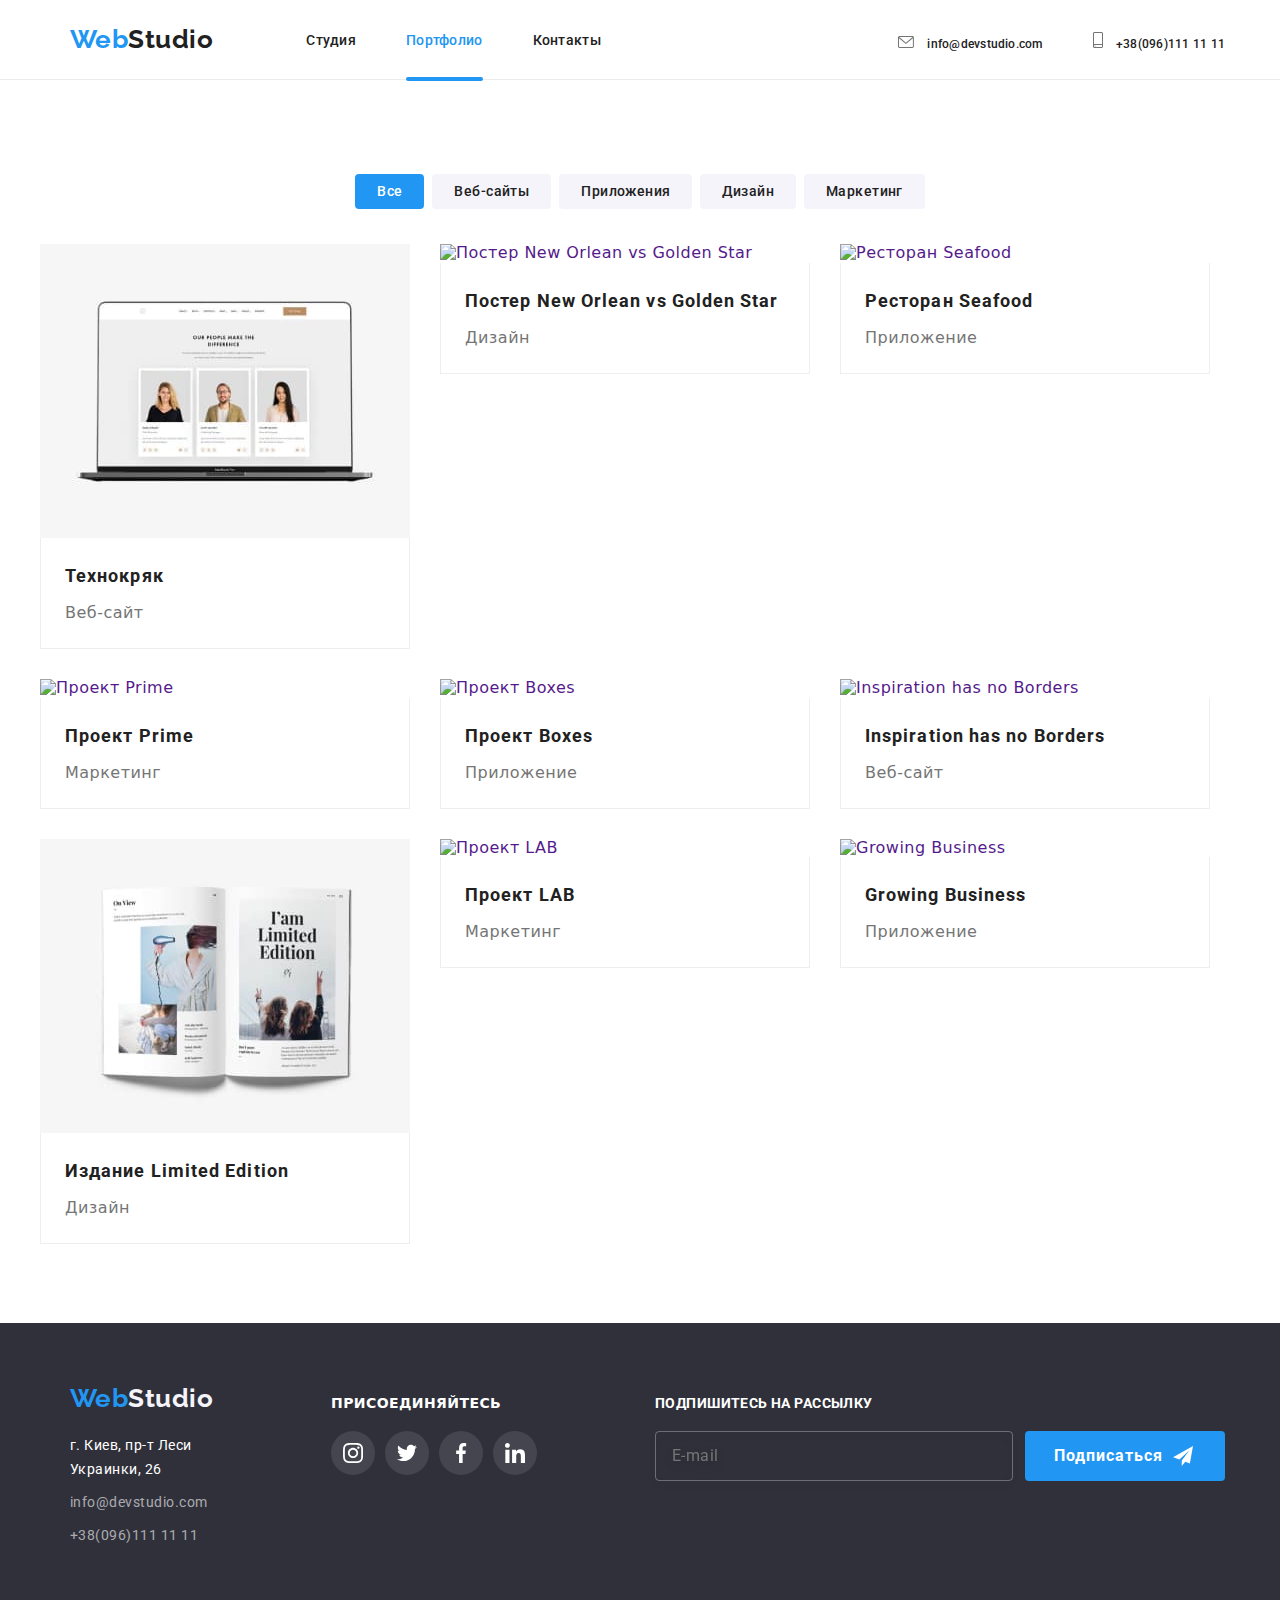
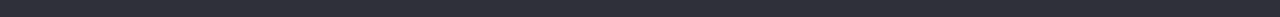
==== portfolio.html @ 38b059f8 "fiks" ====
<!DOCTYPE html>
<html lang="en">
<head>
    <meta charset="UTF-8">
    <meta http-equiv="X-UA-Compatible" content="IE=edge">
    <meta name="viewport" content="width=device-width, initial-scale=1.0">
    <title>Портфоліо</title>
    <link rel="stylesheet" href="./css/styles.min.css">
</head>
<body>

    <!--Шапка-->
    <header class="page-header">
      <div class="container">
        <div class="header-inner">
          <nav class="page-header__nav">
            <div class="position">
              <a href="" class="logo"><span class="logo-color">Web</span>Studio</a>
              <button type="button" aria-expanded="false" class="button__logo" mob-menu__open-btn>
                <svg width="40" height="40" aria-label="mobile menu switch" aria-controls="page-header__menu">
                  <use class="icon-menu" href="./images/sprite.svg#iconmenu_open " mob-menu__open-btn></use>
                  <use class="icon-cross" href="./images/sprite.svg#iconmenu_close" mob-menu__close-btn></use>
                </svg>
              </button>
            </div>
            <div class="page-header__menu" id="page-header__menu" mob-menu>
              <ul class="page-header__list page-header__list--nav">
                <li class="page-header__item page-header__item--nav">
                  <a class="page-header__link" href="./index.html">Студия</a>
                </li>
                <li class="page-header__item page-header__item--nav">
                  <a class="page-header__link page-header__link--active" href="./portfolio.html">Портфолио</a>
                </li>
                <li class="page-header__item page-header__item--nav">
                  <a class="page-header__link" href="">Контакты</a>
                </li>
              </ul>
              <ul class="page-header__list page-header__list--contact ">
                <li class="page-header__item page-header__item--contact">
                  <a href="mailto:info@devstudio.com" class="page-header__link page-header__link--mail">
                    <svg class="page-header__icon--mail">
                      <use href="./images/sprite.svg#iconenvelope"></use>
                    </svg>
                    info@devstudio.com
                  </a>
                </li>
                <li class="page-header__item page-header__item--contact">
                  <a href="tel:+380961111111" class="page-header__link page-header__link--tell">
                    <svg class="page-header__icon--tell">
                      <use href="./images/sprite.svg#iconsmartphone"></use>
                    </svg>
                    +38(096)111 11 11
                  </a>
                </li>
              </ul>
              <ul class="page-header__list page-header__list--mobile">
                <li class="page-header__item page-header__item--contact">
                  <a href="tel:+380961111111" class="page-header__link page-header__link--tell">
                    <svg class="page-header__icon--tell">
                      <use href="./images/sprite.svg#iconsmartphone"></use>
                    </svg>
                    +38(096)111 11 11
                  </a>
                </li>
                <li class="page-header__item page-header__item--contact">
                  <a href="mailto:info@devstudio.com" class="page-header__link page-header__link--mail">
                    <svg class="page-header__icon--mail">
                      <use href="./images/sprite.svg#iconenvelope"></use>
                    </svg>
                    info@devstudio.com
                  </a>
                </li>
              </ul>
              <ul class="page-header__list-social">
                <li class="page-header__item-social">
                  <a class="social-border" href="">Instagram</a>
                </li>
                <li class="page-header__item-social">
                  <a class="social-border" href="">Twitter</a>
                </li>
                <li class="page-header__item-social">
                  <a class="social-border" href="">Facebook</a>
                </li>
                <li class="page-header__item-social">
                  <a class="social-border" href="">LinkedIn</a>
                </li>
              </ul>
    
            </div>
          </nav>
        </div>
      </div>
    </header>
    
    <main>
        <!-- Меню -->
        <section class="menu">
          <div class="container">
            <ul class="menu__list">
                    <li class="menu__items">
                        <button type="button" class="menu__button menu__button--active">Все</button>
                    </li>
                    <li class="menu__items">
                        <button type="button" class="menu__button" >Веб-сайты</button>
                    </li>
                    <li class="menu__items menu__items--padding">
                        <button type="button" class="menu__button" >Приложения</button>
                    </li>
                    <li class="menu__items">
                        <button type="button" class="menu__button" >Дизайн</button>
                    </li>
                    <li class="menu__items">
                        <button type="button" class="menu__button" >Маркетинг</button>
                    </li>
            </ul>
          </div>
        </section>
            <!-- група послуг -->
        <section class="services">
          <div class="container">
            <ul class="services__list">
                    <li class="services__item">
                        <a href="" class="services__link" >
                            <div class="services__picture">
                            <picture>
                              <source srcset="./images/mobile/tehno.jpg 1x, ./images/mobile/tehno@2x.jpg 2x" media="(max-width: 767px)" />
                              <source srcset="./images/tablet/tehno.jpg 1x, ./images/tablet/tehno@2x.jpg 2x" media="(max-width: 1199px)" />
                              <source srcset="./images/laptop/tehno.jpg 1x, ./images/laptop/tehno@2x.jpg 2x" media="(min-width: 1200px)" />
                              <img src="./images/mobile/tehno.jpg" alt="Технокряк" />
                            </picture>
                                <div class=" services__fon">
                                <p class="services__info">Ресурс предлагает комплексные предложения с разным уровнем функционала и сервисов.
                                    Все это позволит посетителю получить исчерпывающие сведения о компании или частном лице.</p>
                                </div>
                            </div>
                            <div class="services__section services__section--padding">
                                <h2 class="services__name" >Технокряк</h2>
                                <p class="services__kind">Веб-сайт</p>
                            </div>
                        </a>
                    </li>
                    <li class="services__item">
                        <a href="" class="services__link" >
                            <div class="services__picture">
                              <picture>
                              <source srcset="./images/mobile/golden-star.jpg 1x, ./images/mobile/golden-star@2x.jpg 2x" media="(max-width: 767px)" />
                              <source srcset="./images/tablet/golden-star.jpg 1x, ./images/tablet/golden-star@2x.jpg 2x" media="(max-width: 1199px)" />
                              <source srcset="./images/laptop/golden-star.jpg 1x, ./images/laptop/golden-star@2x.jpg 2x" media="(min-width: 1200px)" />
                              <img src="./images/mobile/golden-star.jpg" alt="Постер New Orlean vs Golden Star" />
                              </picture>
                                <div class=" services__fon">
                                <p class="services__info">Ресурс предлагает комплексные предложения с разным уровнем функционала и сервисов.
                                    Все это позволит посетителю получить исчерпывающие сведения о компании или частном лице.</p>
                                </div>
                            </div>    
                            <div class="services__section" >
                                <h2 class="services__name" >Постер New Orlean vs Golden Star</h2>
                                <p class="services__kind">Дизайн</p>
                            </div>
                        </a>
                    </li>
                    <li class="services__item">
                        <a href="" class="services__link" >
                            <div class="services__picture">
                              <picture>
                              <source srcset="./images/mobile/seafood.jpg 1x, ./images/mobile/seafood@2x.jpg 2x" media="(max-width: 767px)" />
                              <source srcset="./images/tablet/seafood.jpg 1x, ./images/tablet/seafood@2x.jpg 2x" media="(max-width: 1199px)" />
                              <source srcset="./images/laptop/seafood.jpg 1x, ./images/laptop/seafood@2x.jpg 2x" media="(min-width: 1200px)" />
                              <img src="./images/mobile/seafood.jpg" alt="Ресторан Seafood" />
                              </picture>
                                <div class=" services__fon">
                                <p class="services__info">Ресурс предлагает комплексные предложения с разным уровнем функционала и сервисов.
                                    Все это позволит посетителю получить исчерпывающие сведения о компании или частном лице.</p>
                                </div>
                            </div>    
                            <div class="services__section" >
                                <h2 class="services__name" >Ресторан Seafood</h2>
                                <p class="services__kind">Приложение</p>
                            </div>
                        </a>
                    </li>
                    <li class="services__item">
                        <a href="" class="services__link" >
                            <div class="services__picture">
                              <picture>
                              <source srcset="./images/mobile/prime.jpg 1x, ./images/mobile/prime@2x.jpg 2x" media="(max-width: 767px)" />
                              <source srcset="./images/tablet/prime.jpg 1x, ./images/tablet/prime@2x.jpg 2x" media="(max-width: 1199px)" />
                              <source srcset="./images/laptop/prime.jpg 1x, ./images/laptop/prime@2x.jpg 2x" media="(min-width: 1200px)" />
                              <img src="./images/mobile/prime.jpg" alt="Проект Prime" />
                              </picture>
                                <div class=" services__fon">
                                <p class="services__info">Ресурс предлагает комплексные предложения с разным уровнем функционала и сервисов.
                                    Все это позволит посетителю получить исчерпывающие сведения о компании или частном лице.</p>
                                </div>
                            </div>    
                            <div class="services__section" >
                                <h2 class="services__name" >Проект Prime</h2>
                                <p class="services__kind">Маркетинг</p>
                            </div>
                        </a>
                    </li>
                    <li class="services__item">
                        <a href="" class="services__link" >
                            <div class="services__picture">
                              <picture>
                                <source srcset="./images/mobile/boxes.jpg 1x, ./images/mobile/boxes@2x.jpg 2x" media="(max-width: 767px)" />
                                <source srcset="./images/tablet/boxes.jpg 1x, ./images/tablet/boxes@2x.jpg 2x" media="(max-width: 1199px)" />
                                <source srcset="./images/laptop/boxes.jpg 1x, ./images/laptop/boxes@2x.jpg 2x" media="(min-width: 1200px)" />
                                <img src="./images/mobile/boxes.jpg" alt="Проект Boxes" />
                              </picture>
                                <div class=" services__fon">
                                <p class="services__info">Ресурс предлагает комплексные предложения с разным уровнем функционала и сервисов.
                                    Все это позволит посетителю получить исчерпывающие сведения о компании или частном лице.</p>
                                </div>
                            </div>    
                            <div class="services__section" >
                                <h2 class="services__name" >Проект Boxes</h2>
                                <p class="services__kind">Приложение</p>
                            </div>
                        </a>
                    </li>
                    <li class="services__item">
                        <a href="" class="services__link" >
                            <div class="services__picture">
                                <picture>
                                <source srcset="./images/mobile/borders.jpg 1x, ./images/mobile/borders@2x.jpg 2x" media="(max-width: 767px)" />
                                <source srcset="./images/tablet/borders.jpg 1x, ./images/tablet/borders@2x.jpg 2x" media="(max-width: 1199px)" />
                                <source srcset="./images/laptop/borders.jpg 1x, ./images/laptop/borders@2x.jpg 2x" media="(min-width: 1200px)" />
                                <img src="./images/mobile/borders.jpg" alt="Inspiration has no Borders" />
                              </picture>
                                <div class=" services__fon">
                                <p class="services__info">Ресурс предлагает комплексные предложения с разным уровнем функционала и сервисов.
                                    Все это позволит посетителю получить исчерпывающие сведения о компании или частном лице.</p>
                                </div>
                            </div>   
                            <div class="services__section" >
                                <h2 class="services__name" >Inspiration has no Borders</h2>
                                <p class="services__kind">Веб-сайт</p>
                            </div>
                        </a>
                    </li>
                    <li class="services__item">
                        <a href="" class="services__link" >
                            <div class="services__picture">
                                <picture>
                                <source srcset="./images/mobile/limited-edition.jpg 1x, ./images/mobile/limited-edition@2x.jpg 2x" media="(max-width: 767px)" />
                                <source srcset="./images/tablet/limited-edition.jpg 1x, ./images/tablet/limited-edition@2x.jpg 2x" media="(max-width: 1199px)" />
                                <source srcset="./images/laptop/limited-edition.jpg 1x, ./images/laptop/limited-edition@2x.jpg 2x" media="(min-width: 1200px)" />
                                <img src="./images/mobile/limited-edition.jpg" alt="Издание Limited Edition" />
                                </picture>
                                <div class=" services__fon">
                                <p class="services__info">Ресурс предлагает комплексные предложения с разным уровнем функционала и сервисов.
                                    Все это позволит посетителю получить исчерпывающие сведения о компании или частном лице.</p>
                                </div>
                            </div>   
                            <div class="services__section">
                                <h2 class="services__name">Издание Limited Edition</h2>
                                <p class="services__kind">Дизайн</p>
                            </div>
                        </a>
                    </li>
                    <li class="services__item">
                        <a href="" class="services__link">
                            <div class="services__picture">
                                <picture>
                                <source srcset="./images/mobile/lab.jpg 1x, ./images/mobile/lab@2x.jpg 2x" media="(max-width: 767px)" />
                                <source srcset="./images/tablet/lab.jpg 1x, ./images/tablet/lab@2x.jpg 2x" media="(max-width: 1199px)" />
                                <source srcset="./images/laptop/lab.jpg 1x, ./images/laptop/lab@2x.jpg 2x" media="(min-width: 1200px)" />
                                <img src="./images/mobile/lab.jpg" alt="Проект LAB" />
                                </picture>                            
                                <div class=" services__fon">
                                <p class="services__info">Ресурс предлагает комплексные предложения с разным уровнем функционала и сервисов.
                                    Все это позволит посетителю получить исчерпывающие сведения о компании или частном лице.</p>
                                </div>
                            </div>    
                            <div class="services__section">
                                <h2 class="services__name">Проект LAB</h2>
                                <p class="services__kind">Маркетинг</p>
                            </div>
                        </a>
                    </li>
                    <li class="services__item">
                        <a href="" class="services__link" >
                            <div class="services__picture">
                            <!-- <img src="./images/business.jpg" alt="Growing Business" width="370"> -->
                                <picture>
                                <source srcset="./images/mobile/growing-business.jpg 1x, ./images/mobile/growing-business@2x.jpg 2x" media="(max-width: 767px)" />
                                <source srcset="./images/tablet/growing-business.jpg 1x, ./images/tablet/growing-business@2x.jpg 2x" media="(max-width: 1199px)" />
                                <source srcset="./images/laptop/growing-business.jpg 1x, ./images/laptop/growing-business@2x.jpg 2x" media="(min-width: 1200px)" />
                                <img src="./images/mobile/growing-business.jpg" alt="Growing Business" />
                                </picture>
                            <div class=" services__fon">
                                <p class="services__info">Ресурс предлагает комплексные предложения с разным уровнем функционала и сервисов.
                                    Все это позволит посетителю получить исчерпывающие сведения о компании или частном лице.</p>
                                </div>
                            </div>    
                            <div class="services__section" >
                                <h2 class="services__name" >Growing Business</h2>
                                <p class="services__kind">Приложение</p>
                            </div>
                        </a>
                    </li>
            </ul> 
          </div>
        </section>
    </main>
    <!-- Підвал -->
    <footer class="footer">
      <div class="container footer__container">
        <!--address-->
        <div class="footer__pozition">
          <div class="footer__address">
            <a href="" class="footer__logo logotip"><span class="footer__logo--color ">Web</span>Studio</a>
            <div class="address">
              <p class="info address__street">г. Киев, пр-т Леси Украинки, 26</p>
              <p class="info address__contact">info@devstudio.com</p>
              <p class="info address__contact">+38(096)111 11 11</p>
            </div>
          </div>
          <!-- social -->
          <div class="social">
            <h3 class="social__title">присоединяйтесь</h3>
            <ul class="social__list">
              <li class="social__item">
                <a href="#" class="social__link">
                  <svg class="social__icon" width="20px" height="20px">
                    <use href="./images/sprite.svg#iconinstagram"></use>
                  </svg>
                </a>
              </li>
              <li class="social__item">
                <a href="#" class="social__link">
                  <svg class="social__icon" width="20px" height="20px">
                    <use href="./images/sprite.svg#icontwitter"></use>
                  </svg>
                </a>
              </li>
              <li class="social__item">
                <a href="#" class="social__link">
                  <svg class="social__icon" width="20px" height="20px">
                    <use href="./images/sprite.svg#iconfacebook"></use>
                  </svg>
                </a>
              </li>
              <li class="social__item">
                <a href="#" class="social__link">
                  <svg class="social__icon" width="20px" height="20px">
                    <use href="./images/sprite.svg#iconlinkedin"></use>
                  </svg>
                </a>
              </li>
            </ul>
          </div>
        </div>
        <!-- activ -->
        <div class="activ-menu">
          <form class="subscription">
            <label class="subscription__title" for="email">Подпишитесь на рассылку</label>
            <div class="subscription__mailing">
              <input class="subscription__input" id="email" type="Email" placeholder="E-mail">
              <button class="button primary-top subscription__button" type="submit">
                Подписаться
                <svg class="subscription__icon" width="20px" height="20px">
                  <use href="./images/sprite.svg#iconicon-send"></use>
                </svg>
              </button>
            </div>
          </form>
        </div>
      </div>
    </footer>
    <script src="./js/modal.js"></script>
    <script src="./js/mobile-menu.js"></script>
</body>
</html>
---- css/styles.min.css ----
@import"https://fonts.googleapis.com/css2?family=Raleway:wght@700&family=Roboto:wght@400;500;700;900&display=swap";:root{--primary-white-color: #ffffff;--title-text-color: #212121;--accent-color: #2196f3;--text-color: #757575;--background-color-wan: #2f303a;--backgroynd-color-two: #f5f4fa;--border-color: #ececec;--oformleni-color: #afb1b8}body{color:var(--title-text-color);font-family:Roboto,sans-serif;letter-spacing:.03em;margin:0;padding:0}ul{margin:0;padding:0;list-style-type:none}h1,h2,h3,h4,p{margin:0;padding:0}img{width:100%;height:auto;-o-object-fit:contain;object-fit:contain}.container{margin-right:auto;margin-left:auto;padding-left:15px;padding-right:15px;margin:0 auto}@media screen and (min-width: 480px){.container{width:450px}}@media screen and (min-width: 768px){.container{width:738px}}@media screen and (min-width: 1200px){.container{width:1170px}}.section{padding-bottom:94px}.section-title{font-family:"Roboto";font-weight:700;font-size:36px;line-height:42px;text-align:center;letter-spacing:.03em;color:var(--title-text-color)}/*! modern-normalize v1.1.0 | MIT License | https://github.com/sindresorhus/modern-normalize */html{line-height:1.15;-webkit-text-size-adjust:100%;-moz-tab-size:4;-o-tab-size:4;tab-size:4}body{margin:0;font-family:system-ui,-apple-system,"Segoe UI",Roboto,Helvetica,Arial,sans-serif,"Apple Color Emoji","Segoe UI Emoji"}hr{height:0;color:inherit}abbr[title]{-webkit-text-decoration:underline dotted;text-decoration:underline dotted}b,strong{font-weight:bolder}code,kbd,samp,pre{font-family:ui-monospace,SFMono-Regular,Consolas,"Liberation Mono",Menlo,monospace;font-size:1em}small{font-size:80%}sub,sup{font-size:75%;line-height:0;position:relative;vertical-align:baseline}sub{bottom:-0.25em}sup{top:-0.5em}table{text-indent:0;border-color:inherit}button,input,optgroup,select,textarea{font-family:inherit;font-size:100%;line-height:1.15;margin:0}button,select{text-transform:none}button,[type=button],[type=reset],[type=submit]{-webkit-appearance:button}::-moz-focus-inner{border-style:none;padding:0}:-moz-focusring{outline:1px dotted ButtonText}:-moz-ui-invalid{box-shadow:none}legend{padding:0}progress{vertical-align:baseline}::-webkit-inner-spin-button,::-webkit-outer-spin-button{height:auto}[type=search]{-webkit-appearance:textfield;outline-offset:-2px}::-webkit-search-decoration{-webkit-appearance:none}::-webkit-file-upload-button{-webkit-appearance:button;font:inherit}summary{display:list-item}.page-header{background:var(--primary-white-color);border-bottom:1px solid var(--border-color);position:relative}.header-inner{display:block}@media screen and (max-width: 767px){.page-header__nav{display:block}}@media screen and (min-width: 768px){.page-header__nav{display:-webkit-box;display:-ms-flexbox;display:flex}}.logo{text-decoration:none;font-family:Raleway,sans-serif;color:var(--title-text-color);font-weight:700;line-height:1.17}@media screen and (min-width: 768px)and (max-width: 1199px){.logo{padding:26px 0}}@media screen and (max-width: 1199px){.logo{font-size:24px}}@media screen and (min-width: 1200px){.logo{display:-webkit-box;display:-ms-flexbox;display:flex;font-size:26px;padding:24px 0 25px 15px}}.logo-color{color:var(--accent-color)}.button__logo{display:-webkit-inline-box;display:-ms-inline-flexbox;display:inline-flex;margin:0;padding:0;border:none;background-color:rgba(0,0,0,0);padding:10px 0;z-index:50}@media screen and (min-width: 768px){.button__logo{display:none}}.page-header__link{color:var(--text-color);text-decoration:none;color:var(--title-text-color);font-family:"Roboto";font-weight:500;font-size:14px;line-height:1.14;letter-spacing:.02em;text-decoration:none;-webkit-transition:color 250ms cubic-bezier(0.4, 0, 0.2, 1);transition:color 250ms cubic-bezier(0.4, 0, 0.2, 1)}@media screen and (max-width: 767px){.page-header__link{font-size:40px;line-height:1.175}}@media screen and (min-width: 1200px){.page-header__link{font-size:14px;line-height:1.17}}.page-header__link:hover{color:var(--accent-color);-webkit-transition:color 250ms cubic-bezier(0.4, 0, 0.2, 1);transition:color 250ms cubic-bezier(0.4, 0, 0.2, 1)}.page-header__link:focus{color:var(--accent-color);outline:1px solid var(--accent-color);-webkit-transition:color 250ms cubic-bezier(0.4, 0, 0.2, 1);transition:color 250ms cubic-bezier(0.4, 0, 0.2, 1)}@media screen and (min-width: 768px){.page-header__link--mail,.page-header__link--tell{font-size:12px;line-height:1.16}}.page-header__link:focus .page-header__icon--tell{fill:var(--accent-color);-webkit-transition:fill 250ms cubic-bezier(0.4, 0, 0.2, 1);transition:fill 250ms cubic-bezier(0.4, 0, 0.2, 1)}.page-header__menu .icon-cross{display:none}.page-header__menu.is-hidden .icon-cross{display:block}.page-header__menu .icon-menu{display:block}.page-header__menu.is-hidden .icon-menu{display:none}.menuwka.is-hidden .skrut{display:block;color:blue}.menuwka .skrut{display:block;color:red}.button__logo:hover:focus .icon-menu{fill:#2196f3}.button__logo:hover:focus .icon-cross{fill:#2196f3}@media screen and (max-width: 767px){.page-header__link--mail{font-size:24px;line-height:1.166}}@media screen and (max-width: 767px){.page-header__link--tell{font-size:34px;line-height:1.176;padding-bottom:32px}}@media screen and (min-width: 1200px){.page-header__link--tell{font-size:12px;line-height:1.16}}.page-header__list{display:-webkit-box;display:-ms-flexbox;display:flex;font-family:"Roboto";font-weight:500;font-size:14px;line-height:1.14;text-decoration:none}@media screen and (max-width: 767px){.page-header__list{display:block;text-align:left}}@media screen and (max-width: 767px){.page-header__item--nav:not(:last-child){margin-bottom:32px}}@media screen and (min-width: 768px){.page-header__item--nav:not(:last-child){margin-left:0;margin-right:50px}}@media screen and (max-width: 767px){.page-header__item--contact:not(:last-child){font-size:34px;line-height:40px;margin-bottom:1.17;padding-bottom:32px}}@media screen and (min-width: 768px)and (max-width: 1199px){.page-header__item--contact:not(:last-child){margin-bottom:10px}}@media screen and (min-width: 1200px){.page-header__item--contact:not(:last-child){margin-left:0;margin-right:50px}}.position{display:-webkit-box;display:-ms-flexbox;display:flex;-webkit-box-align:center;-ms-flex-align:center;align-items:center;-webkit-box-pack:justify;-ms-flex-pack:justify;justify-content:space-between}@media screen and (max-width: 767px){.page-header__menu{display:none}}@media screen and (min-width: 768px){.page-header__menu{width:100%;display:-webkit-box;display:-ms-flexbox;display:flex;-webkit-box-pack:justify;-ms-flex-pack:justify;justify-content:space-between}}.page-header__menu.is-hidden{display:block}@media screen and (max-width: 767px){.page-header__menu.is-hidden{position:absolute;top:0;left:0;width:100%;background-color:#fff;text-align:center;display:block;z-index:30}}@media screen and (min-width: 768px){.page-header__menu.is-hidden{display:-webkit-box;display:-ms-flexbox;display:flex;-webkit-box-align:center;-ms-flex-align:center;align-items:center;-webkit-box-pack:justify;-ms-flex-pack:justify;justify-content:space-between}}@media screen and (max-width: 767px){.page-header__list--nav{padding:48px 0 302px 40px}}@media screen and (min-width: 768px)and (max-width: 1199px){.page-header__list--nav{margin-left:88px;padding-top:32px}}@media screen and (min-width: 1200px){.page-header__list--nav{margin-left:93px;padding-top:32px}}.page-header__list--contact{position:relative}@media screen and (max-width: 767px){.page-header__list--contact{display:none}}@media screen and (min-width: 768px)and (max-width: 1199px){.page-header__list--contact{display:block;padding-top:21px}}@media screen and (min-width: 1200px){.page-header__list--contact{display:-webkit-inline-box;display:-ms-inline-flexbox;display:inline-flex;-webkit-box-pack:end;-ms-flex-pack:end;justify-content:flex-end;-webkit-box-align:baseline;-ms-flex-align:baseline;align-items:baseline;padding-top:32px}}.page-header__list--mobile{padding:0 0 64px 40px}@media screen and (min-width: 768px){.page-header__list--mobile{display:none}}.page-header__link--active{position:relative;color:var(--accent-color)}@media screen and (min-width: 768px){.page-header__link--active::after{display:block;position:absolute;content:"";top:45px;width:100%;height:4px;border-radius:2px;background-color:var(--accent-color);-webkit-transition:background-color 250ms cubic-bezier(0.4, 0, 0.2, 1);transition:background-color 250ms cubic-bezier(0.4, 0, 0.2, 1)}}@media screen and (max-width: 767px){.page-header__icon--mail{display:none}}@media screen and (min-width: 768px){.page-header__icon--mail{width:16px;height:12px;margin-right:10px}}@media screen and (max-width: 767px){.page-header__icon--tell{display:none}}@media screen and (min-width: 768px){.page-header__icon--tell{width:10px;height:16px;margin-right:10px}}.page-header__item{color:var(--background-color-wan);-webkit-box-pack:space-evenly;-ms-flex-pack:space-evenly;justify-content:space-evenly;fill:var(--text-color);-webkit-transition:fill 250ms cubic-bezier(0.4, 0, 0.2, 1);transition:fill 250ms cubic-bezier(0.4, 0, 0.2, 1)}.page-header__item:hover,.page-header__item:focus{fill:var(--accent-color);-webkit-transition:fill 250ms cubic-bezier(0.4, 0, 0.2, 1);transition:fill 250ms cubic-bezier(0.4, 0, 0.2, 1)}.button{color:#757575;font-family:Roboto,sans-serif;font-weight:500;font-size:14px;line-height:1.63;letter-spacing:.03em;text-decoration:none;-webkit-transition:color 250ms cubic-bezier(0.4, 0, 0.2, 1);transition:color 250ms cubic-bezier(0.4, 0, 0.2, 1);padding:10px 32px 10px 32px}.button:hover{color:var(--accent-color);-webkit-transition:color 250ms cubic-bezier(0.4, 0, 0.2, 1);transition:color 250ms cubic-bezier(0.4, 0, 0.2, 1)}.button.primary-top{color:var(--primary-white-color);background-color:var(--accent-color);border:none;border-radius:4px;font-weight:700;font-size:16px;line-height:1.88;letter-spacing:.06em}.button.primary-top:hover{-webkit-box-shadow:0px 4px 4px rgba(0,0,0,.15);box-shadow:0px 4px 4px rgba(0,0,0,.15);-webkit-transition:-webkit-box-shadow 250ms cubic-bezier(0.4, 0, 0.2, 1);transition:-webkit-box-shadow 250ms cubic-bezier(0.4, 0, 0.2, 1);transition:box-shadow 250ms cubic-bezier(0.4, 0, 0.2, 1);transition:box-shadow 250ms cubic-bezier(0.4, 0, 0.2, 1), -webkit-box-shadow 250ms cubic-bezier(0.4, 0, 0.2, 1)}.page-header__list-social{font-family:"Roboto";font-style:normal;font-weight:500;font-size:18px;line-height:1.22;letter-spacing:.02em;display:-webkit-box;display:-ms-flexbox;display:flex;padding-left:40px;padding-bottom:48px}@media screen and (min-width: 768px){.page-header__list-social{display:none}}.page-header__item-social{padding-right:10px}.social-border{color:#2196f3;text-decoration:none}.page-header__item-social:nth-last-child(n+2) .social-border{padding-right:10px;border-right:1px solid rgba(33,33,33,.2)}.hero__section{max-width:1600px;height:600px;margin-left:auto;margin-right:auto;background-size:cover;background-position:center;background-repeat:no-repeat;display:-webkit-box;display:-ms-flexbox;display:flex;-webkit-box-align:center;-ms-flex-align:center;align-items:center;text-align:center;position:relative}@media screen and (min-width: 1200px){.hero__section{background-image:-webkit-gradient(linear, left top, right top, from(rgba(47, 48, 58, 0.4)), to(rgba(47, 48, 58, 0.4))),url("../images/laptop/header-img.jpg");background-image:linear-gradient(to right, rgba(47, 48, 58, 0.4), rgba(47, 48, 58, 0.4)),url("../images/laptop/header-img.jpg")}}@media screen and (min-width: 1200px)and (min-device-pixel-ratio: 2),screen and (min-width: 1200px)and (-webkit-min-device-pixel-ratio: 2),screen and (min-width: 1200px)and (min-resolution: 192dpi),screen and (min-width: 1200px)and (min-resolution: 2dppx){.hero__section{background-image:-webkit-gradient(linear, left top, right top, from(rgba(47, 48, 58, 0.4)), to(rgba(47, 48, 58, 0.4))),url("../images/laptop/header-img@2x.jpg");background-image:linear-gradient(to right, rgba(47, 48, 58, 0.4), rgba(47, 48, 58, 0.4)),url("../images/laptop/header-img@2x.jpg")}}@media screen and (max-width: 1199px){.hero__section{background-image:-webkit-gradient(linear, left top, right top, from(rgba(47, 48, 58, 0.4)), to(rgba(47, 48, 58, 0.4))),url("../images/tablet/Header-img.jpg");background-image:linear-gradient(to right, rgba(47, 48, 58, 0.4), rgba(47, 48, 58, 0.4)),url("../images/tablet/Header-img.jpg")}}@media screen and (max-width: 1199px)and (min-device-pixel-ratio: 2),screen and (max-width: 1199px)and (-webkit-min-device-pixel-ratio: 2),screen and (max-width: 1199px)and (min-resolution: 192dpi),screen and (max-width: 1199px)and (min-resolution: 2dppx){.hero__section{background-image:-webkit-gradient(linear, left top, right top, from(rgba(47, 48, 58, 0.4)), to(rgba(47, 48, 58, 0.4))),url("../images/tablet/Header-img@2x.jpg");background-image:linear-gradient(to right, rgba(47, 48, 58, 0.4), rgba(47, 48, 58, 0.4)),url("../images/tablet/Header-img@2x.jpg")}}@media screen and (max-width: 767px){.hero__section{background-image:-webkit-gradient(linear, left top, right top, from(rgba(47, 48, 58, 0.4)), to(rgba(47, 48, 58, 0.4))),url("../images/mobile/Header-img.jpg");background-image:linear-gradient(to right, rgba(47, 48, 58, 0.4), rgba(47, 48, 58, 0.4)),url("../images/mobile/Header-img.jpg")}}@media screen and (max-width: 767px)and (min-device-pixel-ratio: 2),screen and (max-width: 767px)and (-webkit-min-device-pixel-ratio: 2),screen and (max-width: 767px)and (min-resolution: 192dpi),screen and (max-width: 767px)and (min-resolution: 2dppx){.hero__section{background-image:-webkit-gradient(linear, left top, right top, from(rgba(47, 48, 58, 0.4)), to(rgba(47, 48, 58, 0.4))),url("../images/mobile/Header-img@2x.jpg");background-image:linear-gradient(to right, rgba(47, 48, 58, 0.4), rgba(47, 48, 58, 0.4)),url("../images/mobile/Header-img@2x.jpg")}}.hero__title{color:var(--primary-white-color);font-family:Roboto;font-weight:900;font-size:44px;line-height:1.36;text-align:center;letter-spacing:.06em;text-transform:uppercase;margin-bottom:30px}@media screen and (max-width: 1199px){.backdrop{position:fixed;top:0;left:0;width:100%;height:100%;padding:30px 15px;overflow-y:scroll}}@media screen and (min-width: 1200px){.backdrop{position:fixed;top:0;left:0;width:100%;height:100%;background:rgba(0,0,0,.2);padding:50px 30px;overflow-y:scroll}}.backdrop.is-hidden{opacity:0;pointer-events:none}.modal{-webkit-transform:translate(-50%, -50%);transform:translate(-50%, -50%);border-radius:14px;background-color:var(--primary-white-color);padding:40px 40px 0}@media screen and (max-width: 520px){.modal{margin-top:93px;position:fixed;top:45%;left:46%;min-width:75%;margin:93px 15px 50px 15px}}@media screen and (min-width: 521px)and (max-width: 1199px){.modal{margin-top:93px;position:fixed;top:45%;left:46%;width:370px;margin:93px 15px 50px 15px}}@media screen and (min-width: 1200px){.modal{margin-top:203px;position:absolute;top:75%;left:50%;min-width:528px}}@media screen and (max-width: 1200px){.feature{padding-top:30px;padding-bottom:30px}}@media screen and (min-width: 1200px){.feature{padding-top:94px;padding-bottom:94px}}.feature__title{visibility:hidden;margin-bottom:-30px}@media screen and (min-width: 480px){.feature__list{display:block}}@media screen and (min-width: 768px){.feature__list{display:-webkit-box;display:-ms-flexbox;display:flex;-ms-flex-wrap:wrap;flex-wrap:wrap;margin:-15px}}@media screen and (min-width: 1200px){.feature__list{display:-webkit-box;display:-ms-flexbox;display:flex;-ms-flex-wrap:wrap;flex-wrap:wrap;margin:-15px}}.feature__list--title{font-weight:700;font-size:14px;line-height:16px;letter-spacing:.03em;text-transform:uppercase;color:var(--title-text-color)}@media screen and (max-width: 767px){.feature__list--title{text-align:center}}@media screen and (max-width: 767px){.feature__item{padding-bottom:30px}}@media screen and (min-width: 768px){.feature__item{width:calc((100% - 90px)/2);margin:15px}}@media screen and (min-width: 1200px){.feature__item{width:calc((100% - 150px)/4);margin:15px}}.specifics{padding-top:30px}.feature__icon{background:var(--backgroynd-color-two);border:1px solid var(--backgroynd-color-two);border-radius:4px;display:-webkit-box;display:-ms-flexbox;display:flex;-webkit-box-align:center;-ms-flex-align:center;align-items:center;-webkit-box-pack:center;-ms-flex-pack:center;justify-content:center;-webkit-transition:border 250ms cubic-bezier(0.4, 0, 0.2, 1);transition:border 250ms cubic-bezier(0.4, 0, 0.2, 1)}.feature__icon:hover,.feature__icon:focus{border-color:var(--accent-color);-webkit-transition:border 250ms cubic-bezier(0.4, 0, 0.2, 1);transition:border 250ms cubic-bezier(0.4, 0, 0.2, 1)}@media screen and (min-width: 480px){.feature__icon{padding-top:25px;padding-bottom:25px}}@media screen and (min-width: 768px){.feature__icon{padding-top:25px;padding-bottom:25px}}@media screen and (min-width: 1200px){.feature__icon{width:270px;height:120px}}.feature__text{padding-top:10px;margin-bottom:9px;font-weight:400;font-size:14px;line-height:1.71;color:var(--text-color);text-transform:none}@media screen and (min-width: 1200px){.works{padding-bottom:94px;text-align:center}}@media screen and (max-width: 1199px){.works{display:none}}.works__title{margin-bottom:50px;font-family:"Roboto";font-weight:700;font-size:36px;line-height:42px;text-align:center;letter-spacing:.03em;color:var(--title-text-color)}.works__list{-webkit-box-align:center;-ms-flex-align:center;align-items:center;-webkit-box-pack:justify;-ms-flex-pack:justify;justify-content:space-between;display:-webkit-box;display:-ms-flexbox;display:flex;position:relative;z-index:-1}.works__name{position:absolute;width:370px;height:70px;top:224px;background:rgba(47,48,58,.8)}.works__name p{padding:27px 0;font-weight:700;font-size:14px;line-height:16px;text-align:center;letter-spacing:.03em;text-transform:uppercase;color:var(--primary-white-color)}.comanda{background-color:var(--backgroynd-color-two)}@media screen and (max-width: 1200px){.comanda{padding-top:60px;padding-bottom:60px}}@media screen and (min-width: 1200px){.comanda{padding-top:94px;padding-bottom:94px}}.comanda__title{margin-bottom:50px;font-family:"Roboto";font-weight:700;font-size:36px;line-height:42px;text-align:center;letter-spacing:.03em;color:var(--title-text-color)}@media screen and (min-width: 480px){.comanda__list{display:block}}@media screen and (min-width: 768px){.comanda__list{display:-webkit-box;display:-ms-flexbox;display:flex;-ms-flex-wrap:wrap;flex-wrap:wrap;margin:-15px}}@media screen and (min-width: 1200px){.comanda__list{display:-webkit-box;display:-ms-flexbox;display:flex;-ms-flex-wrap:wrap;flex-wrap:wrap;margin:-15px}}.comanda__item{text-align:center;background:var(--primary-white-color);-webkit-box-shadow:0px 1px 3px rgba(0,0,0,.12),0px 1px 1px rgba(0,0,0,.14),0px 2px 1px rgba(0,0,0,.2);box-shadow:0px 1px 3px rgba(0,0,0,.12),0px 1px 1px rgba(0,0,0,.14),0px 2px 1px rgba(0,0,0,.2);border-radius:0px 0px 4px 4px}@media screen and (max-width: 767px){.comanda__item:not(:last-child){margin-bottom:30px}}@media screen and (min-width: 768px){.comanda__item{width:calc((100% - 60px)/2);margin:15px}}@media screen and (min-width: 1200px){.comanda__item{width:calc((100% - 120px)/4);margin:15px}}@media screen and (max-width: 767px){.name-container{padding:30px 0 24px 0}}@media screen and (min-width: 1200px){.name-container{padding:30px 0}}.comanda__name{font-family:"Roboto";font-weight:500;font-size:16px;line-height:1.19;margin-bottom:10px;color:var(--title-text-color)}@media screen and (min-width: 768px){.comanda__name{padding-top:30px}}.p-name{font-family:"Roboto";font-weight:400;font-size:16px;line-height:1.19;color:var(--text-color);padding-bottom:16px}.social__icons{fill:var(--oformleni-color)}@media screen and (max-width: 1200px){.customers{padding-top:60px;padding-bottom:60px}}@media screen and (min-width: 1200px){.customers{padding-top:94px;padding-bottom:94px}}.customers__title{margin-bottom:50px;font-weight:700;font-size:36px;line-height:42px;text-align:center;letter-spacing:.03em;color:var(--title-text-color)}.box{display:-webkit-box;display:-ms-flexbox;display:flex;-webkit-box-align:center;-ms-flex-align:center;align-items:center;-webkit-box-pack:justify;-ms-flex-pack:justify;justify-content:space-between;-ms-flex-wrap:wrap;flex-wrap:wrap;margin:-15px}@media screen and (max-width: 767px){.box__item{width:calc((100% - 60px)/2);margin:15px}}@media screen and (min-width: 768px)and (max-width: 1199px){.box__item{width:calc((100% - 90px)/3);margin:15px}}.box__link{display:-webkit-inline-box;display:-ms-inline-flexbox;display:inline-flex;-webkit-box-align:center;-ms-flex-align:center;align-items:center;-webkit-box-pack:center;-ms-flex-pack:center;justify-content:center;width:170px;height:92px;border:1px solid var(--oformleni-color);border-radius:4px;-webkit-transition:border 250ms cubic-bezier(0.4, 0, 0.2, 1);transition:border 250ms cubic-bezier(0.4, 0, 0.2, 1)}.box__link:focus,.box__link:hover{border:1px solid #2196f3;outline:0px solid var(--accent-color);-webkit-transition:border 250ms cubic-bezier(0.4, 0, 0.2, 1);transition:border 250ms cubic-bezier(0.4, 0, 0.2, 1)}@media screen and (max-width: 1199px){.box__link{width:100%}}.box__icon{fill:var(--oformleni-color);-webkit-transition:fill 250ms cubic-bezier(0.4, 0, 0.2, 1);transition:fill 250ms cubic-bezier(0.4, 0, 0.2, 1)}.box__icon:focus,.box__icon:hover{fill:var(--accent-color);-webkit-transition:fill 250ms cubic-bezier(0.4, 0, 0.2, 1);transition:fill 250ms cubic-bezier(0.4, 0, 0.2, 1)}.footer{background-color:var(--background-color-wan);padding-top:60px;padding-bottom:60px}.logotip{text-decoration:none;font-family:Raleway,sans-serif;font-weight:700;font-size:26px;line-height:1.19;color:var(--title-text-color)}@media screen and (min-width: 1200px){.logotip{display:-webkit-box;display:-ms-flexbox;display:flex}}.footer__logo--color{color:var(--accent-color)}.footer__logo{color:var(--backgroynd-color-two)}@media screen and (min-width: 767px){.footer__pozition{padding-left:15px;padding-right:15px;display:-webkit-box;display:-ms-flexbox;display:flex;-webkit-box-pack:justify;-ms-flex-pack:justify;justify-content:space-between}}.footer__address{color:var(--primary-white-color);display:block}@media screen and (max-width: 767px){.footer__address{text-align:center}}.address{padding-top:20px}.info{margin-bottom:9px;font-family:Roboto,sans-serif;font-weight:400;font-size:14px;line-height:1.71;color:var(--text-color)}.address__street{color:var(--primary-white-color)}.address__contact{color:rgba(255,255,255,.6)}.logo-link{-webkit-box-align:center;-ms-flex-align:center;align-items:center}@media screen and (max-width: 767px){.footer__container{display:block}}@media screen and (min-width: 768px){.footer__container{display:block}}@media screen and (min-width: 1200px){.footer__container{display:-webkit-box;display:-ms-flexbox;display:flex}}@media screen and (max-width: 767px){.social{margin-top:60px}}@media screen and (min-width: 768px)and (max-width: 1199px){.social{margin-top:5px}}@media screen and (min-width: 1200px){.social{padding-left:70px}}.social__title{color:var(--primary-white-color);font-weight:700;font-size:14px;line-height:16px;letter-spacing:.03em;text-transform:uppercase;padding-bottom:20px}@media screen and (max-width: 1199px){.social__title{display:block;text-align:center}}@media screen and (min-width: 1200px){.social__title{padding-top:12px}}.social__list{display:-webkit-box;display:-ms-flexbox;display:flex}@media screen and (min-width: 768px){.social__list{padding-bottom:24px}}@media screen and (max-width: 1199px){.social__list{display:-webkit-box;display:-ms-flexbox;display:flex;-webkit-box-align:center;-ms-flex-align:center;align-items:center;-webkit-box-pack:center;-ms-flex-pack:center;justify-content:center}}@media screen and (min-width: 1200px){.social__list{display:-webkit-box;display:-ms-flexbox;display:flex;-webkit-box-pack:center;-ms-flex-pack:center;justify-content:center}}@media screen and (min-width: 480px){.social__item{display:block;text-align:center}}@media screen and (min-width: 1200px){.social__item{display:-webkit-box;display:-ms-flexbox;display:flex;-webkit-box-pack:center;-ms-flex-pack:center;justify-content:center;padding-right:10px}}.social__link{display:-webkit-inline-box;display:-ms-inline-flexbox;display:inline-flex;-webkit-box-align:center;-ms-flex-align:center;align-items:center;-webkit-box-pack:center;-ms-flex-pack:center;justify-content:center;width:44px;height:44px;border-radius:50%;background:rgba(255,255,255,.1);-webkit-transition:background 250ms cubic-bezier(0.4, 0, 0.2, 1);transition:background 250ms cubic-bezier(0.4, 0, 0.2, 1)}.social__link:hover,.social__link:focus{background:var(--accent-color);outline:0;-webkit-transition:background 250ms cubic-bezier(0.4, 0, 0.2, 1);transition:background 250ms cubic-bezier(0.4, 0, 0.2, 1)}.social__link:hover .social__icons,.social__link:focus .social__icons{fill:var(--primary-white-color);-webkit-transition:fill 250ms cubic-bezier(0.4, 0, 0.2, 1);transition:fill 250ms cubic-bezier(0.4, 0, 0.2, 1)}.social__link:hover .social-icon-comand,.social__link:focus .social-icon-comand{fill:var(--primary-white-color);-webkit-transition:fill 250ms cubic-bezier(0.4, 0, 0.2, 1);transition:fill 250ms cubic-bezier(0.4, 0, 0.2, 1)}.social__icon{fill:var(--primary-white-color)}@media screen and (max-width: 1199px){.activ-menu{padding-top:60px;margin-right:auto;margin-left:auto}}@media scren and (min-width: 768px){.activ-menu{display:block}}@media screen and (min-width: 1200px){.activ-menu{padding-top:12px;padding-left:93px}}.subscription__title{font-family:"Roboto";font-style:normal;font-weight:700;font-size:14px;line-height:16px;letter-spacing:.03em;text-transform:uppercase;color:#fff}@media screen and (max-width: 1199px){.subscription__title{display:block;text-align:center;padding-bottom:20px}}@media screen and (min-width: 1200px){.subscription__title{display:block;padding-bottom:20px}}@media screen and (min-width: 1200px){.subscription__mailing{display:-webkit-box;display:-ms-flexbox;display:flex}}.subscription__input{height:50px;background-color:rgba(255,255,255,0);border:1px solid rgba(255,255,255,.3);-webkit-box-sizing:border-box;box-sizing:border-box;-webkit-filter:drop-shadow(0px 4px 4px rgba(0, 0, 0, 0.15));filter:drop-shadow(0px 4px 4px rgba(0, 0, 0, 0.15));border-radius:4px;font-family:"Roboto";font-style:normal;font-weight:400;font-size:16px;line-height:1.25;padding:15px 16px;display:-webkit-box;display:-ms-flexbox;display:flex;-webkit-box-align:center;-ms-flex-align:center;align-items:center;letter-spacing:.03em;color:rgba(255,255,255,.6);-webkit-transition:border 250ms cubic-bezier(0.4, 0, 0.2, 1);transition:border 250ms cubic-bezier(0.4, 0, 0.2, 1)}@media screen and (max-width: 479px){.subscription__input{width:100%}}@media screen and (min-width: 480px)and (max-width: 1199px){.subscription__input{margin-left:auto;margin-right:auto;width:450px}}@media screen and (min-width: 1200px){.subscription__input{width:358px}}.subscription__button{width:200px;height:50px;padding:10px 28px 10px 29px}@media screen and (max-width: 1199px){.subscription__button{position:relative;margin-top:20px;margin-left:auto;margin-right:auto;display:block;text-align:left}}@media screen and (min-width: 1200px){.subscription__button{position:relative;display:-webkit-box;display:-ms-flexbox;display:flex;margin-left:12px}}.subscription__icon{position:absolute;left:148px;top:15px}@media screen and (max-width: 767px){.menu{padding-top:45px;padding-bottom:40px}}@media screen and (min-width: 768px){.menu{padding-top:60px;padding-bottom:30px}}@media screen and (min-width: 1200px){.menu{padding-top:94px;padding-bottom:50px}}@media screen and (max-width: 767px){.menu__list{display:-webkit-box;display:-ms-flexbox;display:flex;-ms-flex-wrap:wrap;flex-wrap:wrap}}@media screen and (min-width: 768px){.menu__list{display:-webkit-box;display:-ms-flexbox;display:flex;-webkit-box-pack:center;-ms-flex-pack:center;justify-content:center}}@media screen and (max-width: 767px){.menu__items--padding{padding-right:10px}}.menu__items{font-weight:500;font-size:16px;line-height:1.62;text-align:center;letter-spacing:.03em;color:var(--title-text-color)}@media screen and (max-width: 767px){.menu__items{margin-top:15px}}.menu__button{color:var(--title-text-color);font-family:Roboto,sans-serif;font-weight:500;font-size:14px;line-height:1.63;letter-spacing:.03em;text-decoration:none;padding:6px 22px;border-radius:4px;border:0;background-color:var(--backgroynd-color-two);-webkit-transition:background-color 250ms,color 250ms cubic-bezier(0.4, 0, 0.2, 1);transition:background-color 250ms,color 250ms cubic-bezier(0.4, 0, 0.2, 1)}.menu__button:hover,.menu__button:focus{background-color:var(--accent-color);color:var(--primary-white-color);-webkit-box-shadow:0px 3px 1px rgba(0,0,0,.1),0px 1px 2px rgba(0,0,0,.08),0px 2px 2px rgba(0,0,0,.12);box-shadow:0px 3px 1px rgba(0,0,0,.1),0px 1px 2px rgba(0,0,0,.08),0px 2px 2px rgba(0,0,0,.12);outline:0px;-webkit-transition:background-color 250ms,color 250ms cubic-bezier(0.4, 0, 0.2, 1);transition:background-color 250ms,color 250ms cubic-bezier(0.4, 0, 0.2, 1)}.menu__button--active{background-color:var(--accent-color);color:var(--primary-white-color)}.menu__items:not(:last-child){margin-left:0;margin-right:8px}@media screen and (max-width: 1199px){.services{padding-bottom:60px}}@media screen and (min-width: 1200px){.services{padding-bottom:94px}}.services__list{display:-webkit-box;display:-ms-flexbox;display:flex;-ms-flex-wrap:wrap;flex-wrap:wrap;margin:-15px}@media screen and (max-width: 767px){.services__list{margin:0}}.services__item{border:0px solid var(--backgroynd-color-two);-webkit-transition:-webkit-box-shadow 250ms cubic-bezier(0.4, 0, 0.2, 1);transition:-webkit-box-shadow 250ms cubic-bezier(0.4, 0, 0.2, 1);transition:box-shadow 250ms cubic-bezier(0.4, 0, 0.2, 1);transition:box-shadow 250ms cubic-bezier(0.4, 0, 0.2, 1), -webkit-box-shadow 250ms cubic-bezier(0.4, 0, 0.2, 1)}.services__item:hover .services__fon{-webkit-transform:translateY(-100%);transform:translateY(-100%);opacity:1;-webkit-transition:-webkit-transform 250ms cubic-bezier(0.4, 0, 0.2, 1);transition:-webkit-transform 250ms cubic-bezier(0.4, 0, 0.2, 1);transition:transform 250ms cubic-bezier(0.4, 0, 0.2, 1);transition:transform 250ms cubic-bezier(0.4, 0, 0.2, 1), -webkit-transform 250ms cubic-bezier(0.4, 0, 0.2, 1)}.services__item:hover,.services__item:focus{-webkit-box-shadow:0px 3px 1px rgba(0,0,0,.1),0px 1px 2px rgba(0,0,0,.08),0px 2px 2px rgba(0,0,0,.12);box-shadow:0px 3px 1px rgba(0,0,0,.1),0px 1px 2px rgba(0,0,0,.08),0px 2px 2px rgba(0,0,0,.12);-webkit-transition:-webkit-box-shadow 250ms cubic-bezier(0.4, 0, 0.2, 1);transition:-webkit-box-shadow 250ms cubic-bezier(0.4, 0, 0.2, 1);transition:box-shadow 250ms cubic-bezier(0.4, 0, 0.2, 1);transition:box-shadow 250ms cubic-bezier(0.4, 0, 0.2, 1), -webkit-box-shadow 250ms cubic-bezier(0.4, 0, 0.2, 1)}@media screen and (max-width: 767px){.services__item:not(:last-child){margin-bottom:30px}}@media screen and (max-width: 767px){.services__item{width:100%}}@media screen and (min-width: 768px)and (max-width: 1199px){.services__item{width:calc((100% - 60px)/2);margin:15px}}@media screen and (min-width: 1200px){.services__item{width:370px;margin-right:30px;margin-bottom:30px}}.services__item img{display:block}@media screen and (min-width: 768px)and (max-width: 1199px){.services__item:nth-last-child(1){margin-bottom:0}}@media screen and (min-width: 1200px){.services__item:nth-child(3n){margin-right:0}.services__item:nth-last-child(-n+3){margin-bottom:0}}.services__link{text-decoration:none;position:relative}.services__picture{position:relative;overflow:hidden}.services__fon{position:absolute;top:100%;left:0;width:100%;height:100%;background:rgba(33,150,243,.9);opacity:1;-webkit-transition:-webkit-transform 250ms cubic-bezier(0.4, 0, 0.2, 1);transition:-webkit-transform 250ms cubic-bezier(0.4, 0, 0.2, 1);transition:transform 250ms cubic-bezier(0.4, 0, 0.2, 1);transition:transform 250ms cubic-bezier(0.4, 0, 0.2, 1), -webkit-transform 250ms cubic-bezier(0.4, 0, 0.2, 1)}.services__info{padding:63px 24px;font-weight:400;font-size:18px;line-height:1.56;letter-spacing:.03em;color:var(--primary-white-color);opacity:1}.services__section{padding:20px 24px;border:1px solid #eee;border-top:0}@media screen and (min-width: 768px)and (max-width: 1199px){.services__section--padding{padding-bottom:56px}}.services__name{font-family:"Roboto";font-style:normal;font-weight:700;font-size:18px;line-height:2;letter-spacing:.06em;color:var(--title-text-color);padding-bottom:4px}.services__kind{font-weight:400;font-size:16px;line-height:1.88;letter-spacing:.03em;color:var(--text-color)}.modal__title{display:block;width:100%;margin-bottom:12px;font-family:"Roboto";font-style:normal;font-weight:700;font-size:20px;line-height:23px;text-align:center;letter-spacing:.03em;color:#212121}.form__field{margin-bottom:10px}.form__lable{display:-webkit-box;display:-ms-flexbox;display:flex;font-family:"Roboto";font-weight:400;font-size:12px;line-height:14px;letter-spacing:.01em;padding-bottom:4px;color:#757575}.form__input{width:100%;height:40px;padding-left:42px;border:1px solid rgba(33,33,33,.2);-webkit-box-sizing:border-box;box-sizing:border-box;border-radius:4px}.form-textarea{height:120px;padding:12px 16px;resize:none;font-family:"Roboto";font-style:normal;font-weight:400;font-size:14px;line-height:16px;letter-spacing:.01em;color:rgba(117,117,117,.5)}.form__field.checkbox{display:block;margin-bottom:30px}.form__lable--check{padding-left:36px}.visually{position:absolute;width:1px;height:1px;overflow:hidden;clip:rect(0 0 0 0)}.form__check--box{position:absolute;width:16px;height:15px;margin-left:-23px;margin-top:2px;border-radius:2px;-webkit-box-shadow:0 0 0 2px #212121;box-shadow:0 0 0 2px #212121}.form__input--check:checked+.form__check--box{-webkit-box-shadow:0 0 0 2px #2196f3;box-shadow:0 0 0 2px #2196f3;background-image:url("../svg/checked.svg");background-position:50% 50%;background-repeat:no-repeat;background-color:var(--accent-color)}.form__lable--check{font-style:normal;font-weight:400;font-size:14px;line-height:1.71;letter-spacing:.03em;color:#757575;padding-left:12px}.form__link{color:var(--accent-color);font-weight:400;text-decoration:underline}.form__button{font-family:inherit;height:50px;width:200px}.close{position:absolute;top:8px;right:8px;padding:0;border:none;background-color:var(--primary-white-color);-webkit-box-sizing:border-box;box-sizing:border-box;-webkit-transition:stroke 250ms,fill 250ms cubic-bezier(0.4, 0, 0.2, 1);transition:stroke 250ms,fill 250ms cubic-bezier(0.4, 0, 0.2, 1)}.close:hover{fill:var(--accent-color);stroke:var(--accent-color);-webkit-transition:stroke 250ms,fill 250ms cubic-bezier(0.4, 0, 0.2, 1);transition:stroke 250ms,fill 250ms cubic-bezier(0.4, 0, 0.2, 1)}.form__field{position:relative}.form__field:focus{background:var(--accent-color);outline:0;fill:#2196f3;-webkit-transition:fill 250ms,background 250ms cubic-bezier(0.4, 0, 0.2, 1);transition:fill 250ms,background 250ms cubic-bezier(0.4, 0, 0.2, 1)}.form__icon{position:absolute;left:12px;top:50%;fill:var(--title-text-color);-webkit-transition:fill 250ms cubic-bezier(0.4, 0, 0.2, 1);transition:fill 250ms cubic-bezier(0.4, 0, 0.2, 1)}.form__input:focus{border:1px solid #2196f3;fill:var(var(--accent-color));-webkit-transition:fill 250ms cubic-bezier(0.4, 0, 0.2, 1);transition:fill 250ms cubic-bezier(0.4, 0, 0.2, 1)}.form__input:focus:focus,.form__input:focus:focus+.form__icon{outline:0;-webkit-transition:background,fill 250ms cubic-bezier(0.4, 0, 0.2, 1);transition:background,fill 250ms cubic-bezier(0.4, 0, 0.2, 1);fill:#2196f3}.footer{background-color:var(--background-color-wan);padding-top:60px;padding-bottom:60px}.logotip{text-decoration:none;font-family:Raleway,sans-serif;font-weight:700;font-size:26px;line-height:1.19;color:var(--title-text-color)}@media screen and (min-width: 1200px){.logotip{display:-webkit-box;display:-ms-flexbox;display:flex}}.footer__logo--color{color:var(--accent-color)}.footer__logo{color:var(--backgroynd-color-two)}@media screen and (min-width: 767px){.footer__pozition{padding-left:15px;padding-right:15px;display:-webkit-box;display:-ms-flexbox;display:flex;-webkit-box-pack:justify;-ms-flex-pack:justify;justify-content:space-between}}.footer__address{color:var(--primary-white-color);display:block}@media screen and (max-width: 767px){.footer__address{text-align:center}}.address{padding-top:20px}.info{margin-bottom:9px;font-family:Roboto,sans-serif;font-weight:400;font-size:14px;line-height:1.71;color:var(--text-color)}.address__street{color:var(--primary-white-color)}.address__contact{color:rgba(255,255,255,.6)}.logo-link{-webkit-box-align:center;-ms-flex-align:center;align-items:center}@media screen and (max-width: 767px){.footer__container{display:block}}@media screen and (min-width: 768px){.footer__container{display:block}}@media screen and (min-width: 1200px){.footer__container{display:-webkit-box;display:-ms-flexbox;display:flex}}@media screen and (max-width: 767px){.social{margin-top:60px}}@media screen and (min-width: 768px)and (max-width: 1199px){.social{margin-top:5px}}@media screen and (min-width: 1200px){.social{padding-left:70px}}.social__title{color:var(--primary-white-color);font-weight:700;font-size:14px;line-height:16px;letter-spacing:.03em;text-transform:uppercase;padding-bottom:20px}@media screen and (max-width: 1199px){.social__title{display:block;text-align:center}}@media screen and (min-width: 1200px){.social__title{padding-top:12px}}.social__list{display:-webkit-box;display:-ms-flexbox;display:flex}@media screen and (min-width: 768px){.social__list{padding-bottom:24px}}@media screen and (max-width: 1199px){.social__list{display:-webkit-box;display:-ms-flexbox;display:flex;-webkit-box-align:center;-ms-flex-align:center;align-items:center;-webkit-box-pack:center;-ms-flex-pack:center;justify-content:center}}@media screen and (min-width: 1200px){.social__list{display:-webkit-box;display:-ms-flexbox;display:flex;-webkit-box-pack:center;-ms-flex-pack:center;justify-content:center}}@media screen and (min-width: 480px){.social__item{display:block;text-align:center}}@media screen and (min-width: 1200px){.social__item{display:-webkit-box;display:-ms-flexbox;display:flex;-webkit-box-pack:center;-ms-flex-pack:center;justify-content:center;padding-right:10px}}.social__link{display:-webkit-inline-box;display:-ms-inline-flexbox;display:inline-flex;-webkit-box-align:center;-ms-flex-align:center;align-items:center;-webkit-box-pack:center;-ms-flex-pack:center;justify-content:center;width:44px;height:44px;border-radius:50%;background:rgba(255,255,255,.1);-webkit-transition:background 250ms cubic-bezier(0.4, 0, 0.2, 1);transition:background 250ms cubic-bezier(0.4, 0, 0.2, 1)}.social__link:hover,.social__link:focus{background:var(--accent-color);outline:0;-webkit-transition:background 250ms cubic-bezier(0.4, 0, 0.2, 1);transition:background 250ms cubic-bezier(0.4, 0, 0.2, 1)}.social__link:hover .social__icons,.social__link:focus .social__icons{fill:var(--primary-white-color);-webkit-transition:fill 250ms cubic-bezier(0.4, 0, 0.2, 1);transition:fill 250ms cubic-bezier(0.4, 0, 0.2, 1)}.social__link:hover .social-icon-comand,.social__link:focus .social-icon-comand{fill:var(--primary-white-color);-webkit-transition:fill 250ms cubic-bezier(0.4, 0, 0.2, 1);transition:fill 250ms cubic-bezier(0.4, 0, 0.2, 1)}.social__icon{fill:var(--primary-white-color)}@media screen and (max-width: 1199px){.activ-menu{padding-top:60px;margin-right:auto;margin-left:auto}}@media scren and (min-width: 768px){.activ-menu{display:block}}@media screen and (min-width: 1200px){.activ-menu{padding-top:12px;padding-left:93px}}.subscription__title{font-family:"Roboto";font-style:normal;font-weight:700;font-size:14px;line-height:16px;letter-spacing:.03em;text-transform:uppercase;color:#fff}@media screen and (max-width: 1199px){.subscription__title{display:block;text-align:center;padding-bottom:20px}}@media screen and (min-width: 1200px){.subscription__title{display:block;padding-bottom:20px}}@media screen and (min-width: 1200px){.subscription__mailing{display:-webkit-box;display:-ms-flexbox;display:flex}}.subscription__input{height:50px;background-color:rgba(255,255,255,0);border:1px solid rgba(255,255,255,.3);-webkit-box-sizing:border-box;box-sizing:border-box;-webkit-filter:drop-shadow(0px 4px 4px rgba(0, 0, 0, 0.15));filter:drop-shadow(0px 4px 4px rgba(0, 0, 0, 0.15));border-radius:4px;font-family:"Roboto";font-style:normal;font-weight:400;font-size:16px;line-height:1.25;padding:15px 16px;display:-webkit-box;display:-ms-flexbox;display:flex;-webkit-box-align:center;-ms-flex-align:center;align-items:center;letter-spacing:.03em;color:rgba(255,255,255,.6);-webkit-transition:border 250ms cubic-bezier(0.4, 0, 0.2, 1);transition:border 250ms cubic-bezier(0.4, 0, 0.2, 1)}@media screen and (max-width: 479px){.subscription__input{width:100%}}@media screen and (min-width: 480px)and (max-width: 1199px){.subscription__input{margin-left:auto;margin-right:auto;width:450px}}@media screen and (min-width: 1200px){.subscription__input{width:358px}}.subscription__button{width:200px;height:50px;padding:10px 28px 10px 29px}@media screen and (max-width: 1199px){.subscription__button{position:relative;margin-top:20px;margin-left:auto;margin-right:auto;display:block;text-align:left}}@media screen and (min-width: 1200px){.subscription__button{position:relative;display:-webkit-box;display:-ms-flexbox;display:flex;margin-left:12px}}.subscription__icon{position:absolute;left:148px;top:15px}/*# sourceMappingURL=styles.min.css.map */
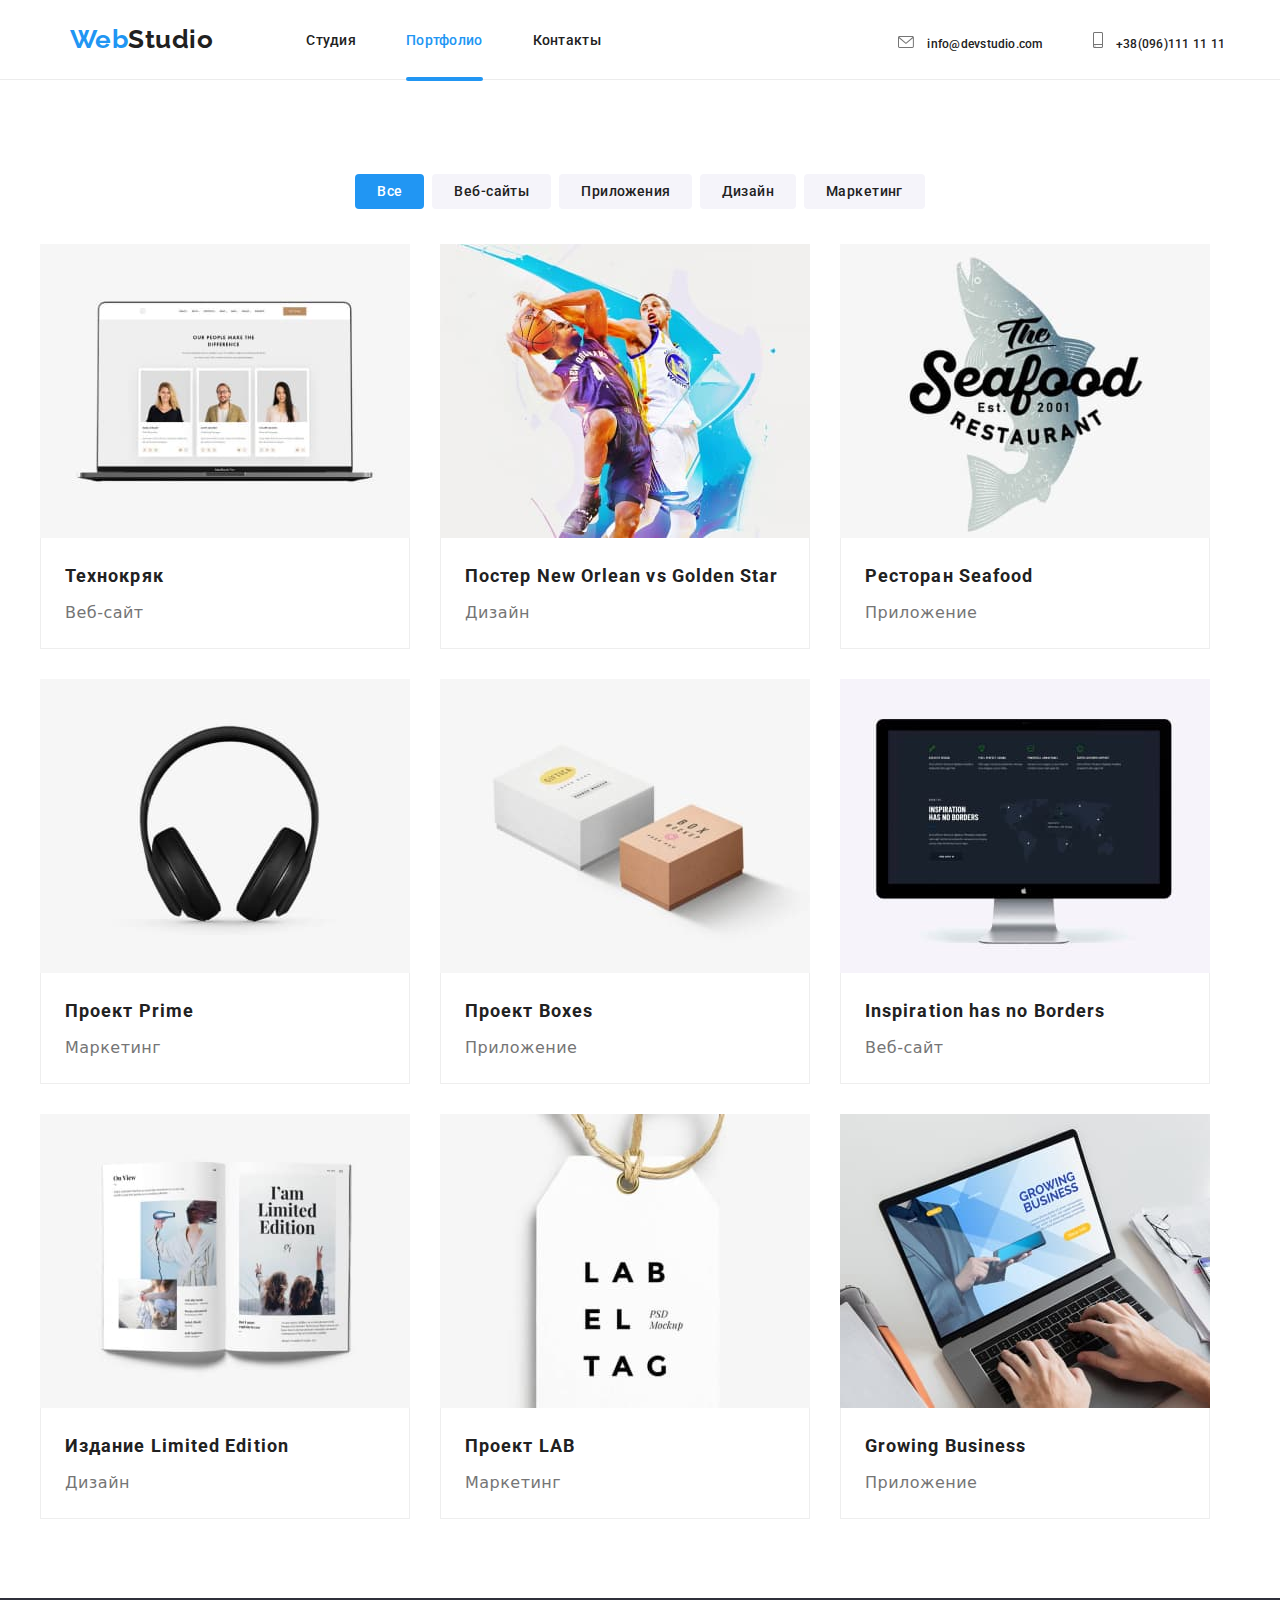
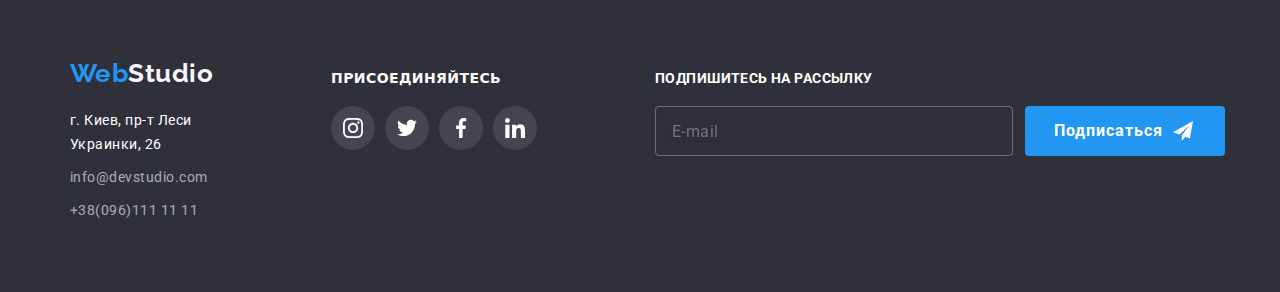
==== commit 808a7646: "vse" ====
--- a/portfolio.html
+++ b/portfolio.html
@@ -16,14 +16,14 @@
           <nav class="page-header__nav">
             <div class="position">
               <a href="" class="logo"><span class="logo-color">Web</span>Studio</a>
-              <button type="button" aria-expanded="false" class="button__logo" mob-menu__open-btn>
-                <svg width="40" height="40" aria-label="mobile menu switch" aria-controls="page-header__menu">
-                  <use class="icon-menu" href="./images/sprite.svg#iconmenu_open " mob-menu__open-btn></use>
-                  <use class="icon-cross" href="./images/sprite.svg#iconmenu_close" mob-menu__close-btn></use>
+              <button type="button" class="button__logo" data-mobBtn>
+                <svg width="40" height="40" aria-label="mobile menu switch">
+                  <use class="icon-menu" href="./images/sprite.svg#iconmenu_open " data-mob-open></use>
+                  <use class="icon-cross" href="./images/sprite.svg#iconmenu_close" data-mob-close></use>
                 </svg>
               </button>
             </div>
-            <div class="page-header__menu" id="page-header__menu" mob-menu>
+            <div class="page-header__menu" data-mob>
               <ul class="page-header__list page-header__list--nav">
                 <li class="page-header__item page-header__item--nav">
                   <a class="page-header__link" href="./index.html">Студия</a>
@@ -123,9 +123,9 @@
                         <a href="" class="services__link" >
                             <div class="services__picture">
                             <picture>
+                              <source srcset="./images/laptop/tehno.jpg 1x, ./images/laptop/tehno@2x.jpg 2x" media="(min-width: 1200px)" />
+                              <source srcset="./images/tablet/tehno.jpg 1x, ./images/tablet/tehno@2x.jpg 2x" media="(max-width: 1199px)" />
                               <source srcset="./images/mobile/tehno.jpg 1x, ./images/mobile/tehno@2x.jpg 2x" media="(max-width: 767px)" />
-                              <source srcset="./images/tablet/tehno.jpg 1x, ./images/tablet/tehno@2x.jpg 2x" media="(max-width: 1199px)" />
-                              <source srcset="./images/laptop/tehno.jpg 1x, ./images/laptop/tehno@2x.jpg 2x" media="(min-width: 1200px)" />
                               <img src="./images/mobile/tehno.jpg" alt="Технокряк" />
                             </picture>
                                 <div class=" services__fon">
@@ -143,9 +143,9 @@
                         <a href="" class="services__link" >
                             <div class="services__picture">
                               <picture>
+                              <source srcset="./images/laptop/golden-star.jpg 1x, ./images/laptop/golden-star@2x.jpg 2x" media="(min-width: 1200px)" />
+                              <source srcset="./images/tablet/golden-star.jpg 1x, ./images/tablet/golden-star@2x.jpg 2x" media="(max-width: 1199px)" />
                               <source srcset="./images/mobile/golden-star.jpg 1x, ./images/mobile/golden-star@2x.jpg 2x" media="(max-width: 767px)" />
-                              <source srcset="./images/tablet/golden-star.jpg 1x, ./images/tablet/golden-star@2x.jpg 2x" media="(max-width: 1199px)" />
-                              <source srcset="./images/laptop/golden-star.jpg 1x, ./images/laptop/golden-star@2x.jpg 2x" media="(min-width: 1200px)" />
                               <img src="./images/mobile/golden-star.jpg" alt="Постер New Orlean vs Golden Star" />
                               </picture>
                                 <div class=" services__fon">
@@ -163,9 +163,9 @@
                         <a href="" class="services__link" >
                             <div class="services__picture">
                               <picture>
+                              <source srcset="./images/laptop/seafood.jpg 1x, ./images/laptop/seafood@2x.jpg 2x" media="(min-width: 1200px)" />
+                              <source srcset="./images/tablet/seafood.jpg 1x, ./images/tablet/seafood@2x.jpg 2x" media="(max-width: 1199px)" />
                               <source srcset="./images/mobile/seafood.jpg 1x, ./images/mobile/seafood@2x.jpg 2x" media="(max-width: 767px)" />
-                              <source srcset="./images/tablet/seafood.jpg 1x, ./images/tablet/seafood@2x.jpg 2x" media="(max-width: 1199px)" />
-                              <source srcset="./images/laptop/seafood.jpg 1x, ./images/laptop/seafood@2x.jpg 2x" media="(min-width: 1200px)" />
                               <img src="./images/mobile/seafood.jpg" alt="Ресторан Seafood" />
                               </picture>
                                 <div class=" services__fon">
@@ -183,9 +183,9 @@
                         <a href="" class="services__link" >
                             <div class="services__picture">
                               <picture>
+                              <source srcset="./images/laptop/prime.jpg 1x, ./images/laptop/prime@2x.jpg 2x" media="(min-width: 1200px)" />
+                              <source srcset="./images/tablet/prime.jpg 1x, ./images/tablet/prime@2x.jpg 2x" media="(max-width: 1199px)" />
                               <source srcset="./images/mobile/prime.jpg 1x, ./images/mobile/prime@2x.jpg 2x" media="(max-width: 767px)" />
-                              <source srcset="./images/tablet/prime.jpg 1x, ./images/tablet/prime@2x.jpg 2x" media="(max-width: 1199px)" />
-                              <source srcset="./images/laptop/prime.jpg 1x, ./images/laptop/prime@2x.jpg 2x" media="(min-width: 1200px)" />
                               <img src="./images/mobile/prime.jpg" alt="Проект Prime" />
                               </picture>
                                 <div class=" services__fon">
@@ -203,9 +203,9 @@
                         <a href="" class="services__link" >
                             <div class="services__picture">
                               <picture>
+                                <source srcset="./images/laptop/boxes.jpg 1x, ./images/laptop/boxes@2x.jpg 2x" media="(min-width: 1200px)" />
+                                <source srcset="./images/tablet/boxes.jpg 1x, ./images/tablet/boxes@2x.jpg 2x" media="(max-width: 1199px)" />
                                 <source srcset="./images/mobile/boxes.jpg 1x, ./images/mobile/boxes@2x.jpg 2x" media="(max-width: 767px)" />
-                                <source srcset="./images/tablet/boxes.jpg 1x, ./images/tablet/boxes@2x.jpg 2x" media="(max-width: 1199px)" />
-                                <source srcset="./images/laptop/boxes.jpg 1x, ./images/laptop/boxes@2x.jpg 2x" media="(min-width: 1200px)" />
                                 <img src="./images/mobile/boxes.jpg" alt="Проект Boxes" />
                               </picture>
                                 <div class=" services__fon">
@@ -223,9 +223,9 @@
                         <a href="" class="services__link" >
                             <div class="services__picture">
                                 <picture>
+                                <source srcset="./images/laptop/borders.jpg 1x, ./images/laptop/borders@2x.jpg 2x" media="(min-width: 1200px)" />
+                                <source srcset="./images/tablet/borders.jpg 1x, ./images/tablet/borders@2x.jpg 2x" media="(max-width: 1199px)" />
                                 <source srcset="./images/mobile/borders.jpg 1x, ./images/mobile/borders@2x.jpg 2x" media="(max-width: 767px)" />
-                                <source srcset="./images/tablet/borders.jpg 1x, ./images/tablet/borders@2x.jpg 2x" media="(max-width: 1199px)" />
-                                <source srcset="./images/laptop/borders.jpg 1x, ./images/laptop/borders@2x.jpg 2x" media="(min-width: 1200px)" />
                                 <img src="./images/mobile/borders.jpg" alt="Inspiration has no Borders" />
                               </picture>
                                 <div class=" services__fon">
@@ -243,9 +243,9 @@
                         <a href="" class="services__link" >
                             <div class="services__picture">
                                 <picture>
+                                <source srcset="./images/laptop/limited-edition.jpg 1x, ./images/laptop/limited-edition@2x.jpg 2x" media="(min-width: 1200px)" />
+                                <source srcset="./images/tablet/limited-edition.jpg 1x, ./images/tablet/limited-edition@2x.jpg 2x" media="(max-width: 1199px)" />
                                 <source srcset="./images/mobile/limited-edition.jpg 1x, ./images/mobile/limited-edition@2x.jpg 2x" media="(max-width: 767px)" />
-                                <source srcset="./images/tablet/limited-edition.jpg 1x, ./images/tablet/limited-edition@2x.jpg 2x" media="(max-width: 1199px)" />
-                                <source srcset="./images/laptop/limited-edition.jpg 1x, ./images/laptop/limited-edition@2x.jpg 2x" media="(min-width: 1200px)" />
                                 <img src="./images/mobile/limited-edition.jpg" alt="Издание Limited Edition" />
                                 </picture>
                                 <div class=" services__fon">
@@ -263,9 +263,9 @@
                         <a href="" class="services__link">
                             <div class="services__picture">
                                 <picture>
+                                <source srcset="./images/laptop/lab.jpg 1x, ./images/laptop/lab@2x.jpg 2x" media="(min-width: 1200px)" />
+                                <source srcset="./images/tablet/lab.jpg 1x, ./images/tablet/lab@2x.jpg 2x" media="(max-width: 1199px)" />
                                 <source srcset="./images/mobile/lab.jpg 1x, ./images/mobile/lab@2x.jpg 2x" media="(max-width: 767px)" />
-                                <source srcset="./images/tablet/lab.jpg 1x, ./images/tablet/lab@2x.jpg 2x" media="(max-width: 1199px)" />
-                                <source srcset="./images/laptop/lab.jpg 1x, ./images/laptop/lab@2x.jpg 2x" media="(min-width: 1200px)" />
                                 <img src="./images/mobile/lab.jpg" alt="Проект LAB" />
                                 </picture>                            
                                 <div class=" services__fon">
@@ -284,9 +284,9 @@
                             <div class="services__picture">
                             <!-- <img src="./images/business.jpg" alt="Growing Business" width="370"> -->
                                 <picture>
+                                <source srcset="./images/laptop/growing-business.jpg 1x, ./images/laptop/growing-business@2x.jpg 2x" media="(min-width: 1200px)" />
+                                <source srcset="./images/tablet/growing-business.jpg 1x, ./images/tablet/growing-business@2x.jpg 2x" media="(max-width: 1199px)" />
                                 <source srcset="./images/mobile/growing-business.jpg 1x, ./images/mobile/growing-business@2x.jpg 2x" media="(max-width: 767px)" />
-                                <source srcset="./images/tablet/growing-business.jpg 1x, ./images/tablet/growing-business@2x.jpg 2x" media="(max-width: 1199px)" />
-                                <source srcset="./images/laptop/growing-business.jpg 1x, ./images/laptop/growing-business@2x.jpg 2x" media="(min-width: 1200px)" />
                                 <img src="./images/mobile/growing-business.jpg" alt="Growing Business" />
                                 </picture>
                             <div class=" services__fon">
--- a/css/styles.min.css
+++ b/css/styles.min.css
@@ -1 +1 @@
-@import"https://fonts.googleapis.com/css2?family=Raleway:wght@700&family=Roboto:wght@400;500;700;900&display=swap";:root{--primary-white-color: #ffffff;--title-text-color: #212121;--accent-color: #2196f3;--text-color: #757575;--background-color-wan: #2f303a;--backgroynd-color-two: #f5f4fa;--border-color: #ececec;--oformleni-color: #afb1b8}body{color:var(--title-text-color);font-family:Roboto,sans-serif;letter-spacing:.03em;margin:0;padding:0}ul{margin:0;padding:0;list-style-type:none}h1,h2,h3,h4,p{margin:0;padding:0}img{width:100%;height:auto;-o-object-fit:contain;object-fit:contain}.container{margin-right:auto;margin-left:auto;padding-left:15px;padding-right:15px;margin:0 auto}@media screen and (min-width: 480px){.container{width:450px}}@media screen and (min-width: 768px){.container{width:738px}}@media screen and (min-width: 1200px){.container{width:1170px}}.section{padding-bottom:94px}.section-title{font-family:"Roboto";font-weight:700;font-size:36px;line-height:42px;text-align:center;letter-spacing:.03em;color:var(--title-text-color)}/*! modern-normalize v1.1.0 | MIT License | https://github.com/sindresorhus/modern-normalize */html{line-height:1.15;-webkit-text-size-adjust:100%;-moz-tab-size:4;-o-tab-size:4;tab-size:4}body{margin:0;font-family:system-ui,-apple-system,"Segoe UI",Roboto,Helvetica,Arial,sans-serif,"Apple Color Emoji","Segoe UI Emoji"}hr{height:0;color:inherit}abbr[title]{-webkit-text-decoration:underline dotted;text-decoration:underline dotted}b,strong{font-weight:bolder}code,kbd,samp,pre{font-family:ui-monospace,SFMono-Regular,Consolas,"Liberation Mono",Menlo,monospace;font-size:1em}small{font-size:80%}sub,sup{font-size:75%;line-height:0;position:relative;vertical-align:baseline}sub{bottom:-0.25em}sup{top:-0.5em}table{text-indent:0;border-color:inherit}button,input,optgroup,select,textarea{font-family:inherit;font-size:100%;line-height:1.15;margin:0}button,select{text-transform:none}button,[type=button],[type=reset],[type=submit]{-webkit-appearance:button}::-moz-focus-inner{border-style:none;padding:0}:-moz-focusring{outline:1px dotted ButtonText}:-moz-ui-invalid{box-shadow:none}legend{padding:0}progress{vertical-align:baseline}::-webkit-inner-spin-button,::-webkit-outer-spin-button{height:auto}[type=search]{-webkit-appearance:textfield;outline-offset:-2px}::-webkit-search-decoration{-webkit-appearance:none}::-webkit-file-upload-button{-webkit-appearance:button;font:inherit}summary{display:list-item}.page-header{background:var(--primary-white-color);border-bottom:1px solid var(--border-color);position:relative}.header-inner{display:block}@media screen and (max-width: 767px){.page-header__nav{display:block}}@media screen and (min-width: 768px){.page-header__nav{display:-webkit-box;display:-ms-flexbox;display:flex}}.logo{text-decoration:none;font-family:Raleway,sans-serif;color:var(--title-text-color);font-weight:700;line-height:1.17}@media screen and (min-width: 768px)and (max-width: 1199px){.logo{padding:26px 0}}@media screen and (max-width: 1199px){.logo{font-size:24px}}@media screen and (min-width: 1200px){.logo{display:-webkit-box;display:-ms-flexbox;display:flex;font-size:26px;padding:24px 0 25px 15px}}.logo-color{color:var(--accent-color)}.button__logo{display:-webkit-inline-box;display:-ms-inline-flexbox;display:inline-flex;margin:0;padding:0;border:none;background-color:rgba(0,0,0,0);padding:10px 0;z-index:50}@media screen and (min-width: 768px){.button__logo{display:none}}.page-header__link{color:var(--text-color);text-decoration:none;color:var(--title-text-color);font-family:"Roboto";font-weight:500;font-size:14px;line-height:1.14;letter-spacing:.02em;text-decoration:none;-webkit-transition:color 250ms cubic-bezier(0.4, 0, 0.2, 1);transition:color 250ms cubic-bezier(0.4, 0, 0.2, 1)}@media screen and (max-width: 767px){.page-header__link{font-size:40px;line-height:1.175}}@media screen and (min-width: 1200px){.page-header__link{font-size:14px;line-height:1.17}}.page-header__link:hover{color:var(--accent-color);-webkit-transition:color 250ms cubic-bezier(0.4, 0, 0.2, 1);transition:color 250ms cubic-bezier(0.4, 0, 0.2, 1)}.page-header__link:focus{color:var(--accent-color);outline:1px solid var(--accent-color);-webkit-transition:color 250ms cubic-bezier(0.4, 0, 0.2, 1);transition:color 250ms cubic-bezier(0.4, 0, 0.2, 1)}@media screen and (min-width: 768px){.page-header__link--mail,.page-header__link--tell{font-size:12px;line-height:1.16}}.page-header__link:focus .page-header__icon--tell{fill:var(--accent-color);-webkit-transition:fill 250ms cubic-bezier(0.4, 0, 0.2, 1);transition:fill 250ms cubic-bezier(0.4, 0, 0.2, 1)}.page-header__menu .icon-cross{display:none}.page-header__menu.is-hidden .icon-cross{display:block}.page-header__menu .icon-menu{display:block}.page-header__menu.is-hidden .icon-menu{display:none}.menuwka.is-hidden .skrut{display:block;color:blue}.menuwka .skrut{display:block;color:red}.button__logo:hover:focus .icon-menu{fill:#2196f3}.button__logo:hover:focus .icon-cross{fill:#2196f3}@media screen and (max-width: 767px){.page-header__link--mail{font-size:24px;line-height:1.166}}@media screen and (max-width: 767px){.page-header__link--tell{font-size:34px;line-height:1.176;padding-bottom:32px}}@media screen and (min-width: 1200px){.page-header__link--tell{font-size:12px;line-height:1.16}}.page-header__list{display:-webkit-box;display:-ms-flexbox;display:flex;font-family:"Roboto";font-weight:500;font-size:14px;line-height:1.14;text-decoration:none}@media screen and (max-width: 767px){.page-header__list{display:block;text-align:left}}@media screen and (max-width: 767px){.page-header__item--nav:not(:last-child){margin-bottom:32px}}@media screen and (min-width: 768px){.page-header__item--nav:not(:last-child){margin-left:0;margin-right:50px}}@media screen and (max-width: 767px){.page-header__item--contact:not(:last-child){font-size:34px;line-height:40px;margin-bottom:1.17;padding-bottom:32px}}@media screen and (min-width: 768px)and (max-width: 1199px){.page-header__item--contact:not(:last-child){margin-bottom:10px}}@media screen and (min-width: 1200px){.page-header__item--contact:not(:last-child){margin-left:0;margin-right:50px}}.position{display:-webkit-box;display:-ms-flexbox;display:flex;-webkit-box-align:center;-ms-flex-align:center;align-items:center;-webkit-box-pack:justify;-ms-flex-pack:justify;justify-content:space-between}@media screen and (max-width: 767px){.page-header__menu{display:none}}@media screen and (min-width: 768px){.page-header__menu{width:100%;display:-webkit-box;display:-ms-flexbox;display:flex;-webkit-box-pack:justify;-ms-flex-pack:justify;justify-content:space-between}}.page-header__menu.is-hidden{display:block}@media screen and (max-width: 767px){.page-header__menu.is-hidden{position:absolute;top:0;left:0;width:100%;background-color:#fff;text-align:center;display:block;z-index:30}}@media screen and (min-width: 768px){.page-header__menu.is-hidden{display:-webkit-box;display:-ms-flexbox;display:flex;-webkit-box-align:center;-ms-flex-align:center;align-items:center;-webkit-box-pack:justify;-ms-flex-pack:justify;justify-content:space-between}}@media screen and (max-width: 767px){.page-header__list--nav{padding:48px 0 302px 40px}}@media screen and (min-width: 768px)and (max-width: 1199px){.page-header__list--nav{margin-left:88px;padding-top:32px}}@media screen and (min-width: 1200px){.page-header__list--nav{margin-left:93px;padding-top:32px}}.page-header__list--contact{position:relative}@media screen and (max-width: 767px){.page-header__list--contact{display:none}}@media screen and (min-width: 768px)and (max-width: 1199px){.page-header__list--contact{display:block;padding-top:21px}}@media screen and (min-width: 1200px){.page-header__list--contact{display:-webkit-inline-box;display:-ms-inline-flexbox;display:inline-flex;-webkit-box-pack:end;-ms-flex-pack:end;justify-content:flex-end;-webkit-box-align:baseline;-ms-flex-align:baseline;align-items:baseline;padding-top:32px}}.page-header__list--mobile{padding:0 0 64px 40px}@media screen and (min-width: 768px){.page-header__list--mobile{display:none}}.page-header__link--active{position:relative;color:var(--accent-color)}@media screen and (min-width: 768px){.page-header__link--active::after{display:block;position:absolute;content:"";top:45px;width:100%;height:4px;border-radius:2px;background-color:var(--accent-color);-webkit-transition:background-color 250ms cubic-bezier(0.4, 0, 0.2, 1);transition:background-color 250ms cubic-bezier(0.4, 0, 0.2, 1)}}@media screen and (max-width: 767px){.page-header__icon--mail{display:none}}@media screen and (min-width: 768px){.page-header__icon--mail{width:16px;height:12px;margin-right:10px}}@media screen and (max-width: 767px){.page-header__icon--tell{display:none}}@media screen and (min-width: 768px){.page-header__icon--tell{width:10px;height:16px;margin-right:10px}}.page-header__item{color:var(--background-color-wan);-webkit-box-pack:space-evenly;-ms-flex-pack:space-evenly;justify-content:space-evenly;fill:var(--text-color);-webkit-transition:fill 250ms cubic-bezier(0.4, 0, 0.2, 1);transition:fill 250ms cubic-bezier(0.4, 0, 0.2, 1)}.page-header__item:hover,.page-header__item:focus{fill:var(--accent-color);-webkit-transition:fill 250ms cubic-bezier(0.4, 0, 0.2, 1);transition:fill 250ms cubic-bezier(0.4, 0, 0.2, 1)}.button{color:#757575;font-family:Roboto,sans-serif;font-weight:500;font-size:14px;line-height:1.63;letter-spacing:.03em;text-decoration:none;-webkit-transition:color 250ms cubic-bezier(0.4, 0, 0.2, 1);transition:color 250ms cubic-bezier(0.4, 0, 0.2, 1);padding:10px 32px 10px 32px}.button:hover{color:var(--accent-color);-webkit-transition:color 250ms cubic-bezier(0.4, 0, 0.2, 1);transition:color 250ms cubic-bezier(0.4, 0, 0.2, 1)}.button.primary-top{color:var(--primary-white-color);background-color:var(--accent-color);border:none;border-radius:4px;font-weight:700;font-size:16px;line-height:1.88;letter-spacing:.06em}.button.primary-top:hover{-webkit-box-shadow:0px 4px 4px rgba(0,0,0,.15);box-shadow:0px 4px 4px rgba(0,0,0,.15);-webkit-transition:-webkit-box-shadow 250ms cubic-bezier(0.4, 0, 0.2, 1);transition:-webkit-box-shadow 250ms cubic-bezier(0.4, 0, 0.2, 1);transition:box-shadow 250ms cubic-bezier(0.4, 0, 0.2, 1);transition:box-shadow 250ms cubic-bezier(0.4, 0, 0.2, 1), -webkit-box-shadow 250ms cubic-bezier(0.4, 0, 0.2, 1)}.page-header__list-social{font-family:"Roboto";font-style:normal;font-weight:500;font-size:18px;line-height:1.22;letter-spacing:.02em;display:-webkit-box;display:-ms-flexbox;display:flex;padding-left:40px;padding-bottom:48px}@media screen and (min-width: 768px){.page-header__list-social{display:none}}.page-header__item-social{padding-right:10px}.social-border{color:#2196f3;text-decoration:none}.page-header__item-social:nth-last-child(n+2) .social-border{padding-right:10px;border-right:1px solid rgba(33,33,33,.2)}.hero__section{max-width:1600px;height:600px;margin-left:auto;margin-right:auto;background-size:cover;background-position:center;background-repeat:no-repeat;display:-webkit-box;display:-ms-flexbox;display:flex;-webkit-box-align:center;-ms-flex-align:center;align-items:center;text-align:center;position:relative}@media screen and (min-width: 1200px){.hero__section{background-image:-webkit-gradient(linear, left top, right top, from(rgba(47, 48, 58, 0.4)), to(rgba(47, 48, 58, 0.4))),url("../images/laptop/header-img.jpg");background-image:linear-gradient(to right, rgba(47, 48, 58, 0.4), rgba(47, 48, 58, 0.4)),url("../images/laptop/header-img.jpg")}}@media screen and (min-width: 1200px)and (min-device-pixel-ratio: 2),screen and (min-width: 1200px)and (-webkit-min-device-pixel-ratio: 2),screen and (min-width: 1200px)and (min-resolution: 192dpi),screen and (min-width: 1200px)and (min-resolution: 2dppx){.hero__section{background-image:-webkit-gradient(linear, left top, right top, from(rgba(47, 48, 58, 0.4)), to(rgba(47, 48, 58, 0.4))),url("../images/laptop/header-img@2x.jpg");background-image:linear-gradient(to right, rgba(47, 48, 58, 0.4), rgba(47, 48, 58, 0.4)),url("../images/laptop/header-img@2x.jpg")}}@media screen and (max-width: 1199px){.hero__section{background-image:-webkit-gradient(linear, left top, right top, from(rgba(47, 48, 58, 0.4)), to(rgba(47, 48, 58, 0.4))),url("../images/tablet/Header-img.jpg");background-image:linear-gradient(to right, rgba(47, 48, 58, 0.4), rgba(47, 48, 58, 0.4)),url("../images/tablet/Header-img.jpg")}}@media screen and (max-width: 1199px)and (min-device-pixel-ratio: 2),screen and (max-width: 1199px)and (-webkit-min-device-pixel-ratio: 2),screen and (max-width: 1199px)and (min-resolution: 192dpi),screen and (max-width: 1199px)and (min-resolution: 2dppx){.hero__section{background-image:-webkit-gradient(linear, left top, right top, from(rgba(47, 48, 58, 0.4)), to(rgba(47, 48, 58, 0.4))),url("../images/tablet/Header-img@2x.jpg");background-image:linear-gradient(to right, rgba(47, 48, 58, 0.4), rgba(47, 48, 58, 0.4)),url("../images/tablet/Header-img@2x.jpg")}}@media screen and (max-width: 767px){.hero__section{background-image:-webkit-gradient(linear, left top, right top, from(rgba(47, 48, 58, 0.4)), to(rgba(47, 48, 58, 0.4))),url("../images/mobile/Header-img.jpg");background-image:linear-gradient(to right, rgba(47, 48, 58, 0.4), rgba(47, 48, 58, 0.4)),url("../images/mobile/Header-img.jpg")}}@media screen and (max-width: 767px)and (min-device-pixel-ratio: 2),screen and (max-width: 767px)and (-webkit-min-device-pixel-ratio: 2),screen and (max-width: 767px)and (min-resolution: 192dpi),screen and (max-width: 767px)and (min-resolution: 2dppx){.hero__section{background-image:-webkit-gradient(linear, left top, right top, from(rgba(47, 48, 58, 0.4)), to(rgba(47, 48, 58, 0.4))),url("../images/mobile/Header-img@2x.jpg");background-image:linear-gradient(to right, rgba(47, 48, 58, 0.4), rgba(47, 48, 58, 0.4)),url("../images/mobile/Header-img@2x.jpg")}}.hero__title{color:var(--primary-white-color);font-family:Roboto;font-weight:900;font-size:44px;line-height:1.36;text-align:center;letter-spacing:.06em;text-transform:uppercase;margin-bottom:30px}@media screen and (max-width: 1199px){.backdrop{position:fixed;top:0;left:0;width:100%;height:100%;padding:30px 15px;overflow-y:scroll}}@media screen and (min-width: 1200px){.backdrop{position:fixed;top:0;left:0;width:100%;height:100%;background:rgba(0,0,0,.2);padding:50px 30px;overflow-y:scroll}}.backdrop.is-hidden{opacity:0;pointer-events:none}.modal{-webkit-transform:translate(-50%, -50%);transform:translate(-50%, -50%);border-radius:14px;background-color:var(--primary-white-color);padding:40px 40px 0}@media screen and (max-width: 520px){.modal{margin-top:93px;position:fixed;top:45%;left:46%;min-width:75%;margin:93px 15px 50px 15px}}@media screen and (min-width: 521px)and (max-width: 1199px){.modal{margin-top:93px;position:fixed;top:45%;left:46%;width:370px;margin:93px 15px 50px 15px}}@media screen and (min-width: 1200px){.modal{margin-top:203px;position:absolute;top:75%;left:50%;min-width:528px}}@media screen and (max-width: 1200px){.feature{padding-top:30px;padding-bottom:30px}}@media screen and (min-width: 1200px){.feature{padding-top:94px;padding-bottom:94px}}.feature__title{visibility:hidden;margin-bottom:-30px}@media screen and (min-width: 480px){.feature__list{display:block}}@media screen and (min-width: 768px){.feature__list{display:-webkit-box;display:-ms-flexbox;display:flex;-ms-flex-wrap:wrap;flex-wrap:wrap;margin:-15px}}@media screen and (min-width: 1200px){.feature__list{display:-webkit-box;display:-ms-flexbox;display:flex;-ms-flex-wrap:wrap;flex-wrap:wrap;margin:-15px}}.feature__list--title{font-weight:700;font-size:14px;line-height:16px;letter-spacing:.03em;text-transform:uppercase;color:var(--title-text-color)}@media screen and (max-width: 767px){.feature__list--title{text-align:center}}@media screen and (max-width: 767px){.feature__item{padding-bottom:30px}}@media screen and (min-width: 768px){.feature__item{width:calc((100% - 90px)/2);margin:15px}}@media screen and (min-width: 1200px){.feature__item{width:calc((100% - 150px)/4);margin:15px}}.specifics{padding-top:30px}.feature__icon{background:var(--backgroynd-color-two);border:1px solid var(--backgroynd-color-two);border-radius:4px;display:-webkit-box;display:-ms-flexbox;display:flex;-webkit-box-align:center;-ms-flex-align:center;align-items:center;-webkit-box-pack:center;-ms-flex-pack:center;justify-content:center;-webkit-transition:border 250ms cubic-bezier(0.4, 0, 0.2, 1);transition:border 250ms cubic-bezier(0.4, 0, 0.2, 1)}.feature__icon:hover,.feature__icon:focus{border-color:var(--accent-color);-webkit-transition:border 250ms cubic-bezier(0.4, 0, 0.2, 1);transition:border 250ms cubic-bezier(0.4, 0, 0.2, 1)}@media screen and (min-width: 480px){.feature__icon{padding-top:25px;padding-bottom:25px}}@media screen and (min-width: 768px){.feature__icon{padding-top:25px;padding-bottom:25px}}@media screen and (min-width: 1200px){.feature__icon{width:270px;height:120px}}.feature__text{padding-top:10px;margin-bottom:9px;font-weight:400;font-size:14px;line-height:1.71;color:var(--text-color);text-transform:none}@media screen and (min-width: 1200px){.works{padding-bottom:94px;text-align:center}}@media screen and (max-width: 1199px){.works{display:none}}.works__title{margin-bottom:50px;font-family:"Roboto";font-weight:700;font-size:36px;line-height:42px;text-align:center;letter-spacing:.03em;color:var(--title-text-color)}.works__list{-webkit-box-align:center;-ms-flex-align:center;align-items:center;-webkit-box-pack:justify;-ms-flex-pack:justify;justify-content:space-between;display:-webkit-box;display:-ms-flexbox;display:flex;position:relative;z-index:-1}.works__name{position:absolute;width:370px;height:70px;top:224px;background:rgba(47,48,58,.8)}.works__name p{padding:27px 0;font-weight:700;font-size:14px;line-height:16px;text-align:center;letter-spacing:.03em;text-transform:uppercase;color:var(--primary-white-color)}.comanda{background-color:var(--backgroynd-color-two)}@media screen and (max-width: 1200px){.comanda{padding-top:60px;padding-bottom:60px}}@media screen and (min-width: 1200px){.comanda{padding-top:94px;padding-bottom:94px}}.comanda__title{margin-bottom:50px;font-family:"Roboto";font-weight:700;font-size:36px;line-height:42px;text-align:center;letter-spacing:.03em;color:var(--title-text-color)}@media screen and (min-width: 480px){.comanda__list{display:block}}@media screen and (min-width: 768px){.comanda__list{display:-webkit-box;display:-ms-flexbox;display:flex;-ms-flex-wrap:wrap;flex-wrap:wrap;margin:-15px}}@media screen and (min-width: 1200px){.comanda__list{display:-webkit-box;display:-ms-flexbox;display:flex;-ms-flex-wrap:wrap;flex-wrap:wrap;margin:-15px}}.comanda__item{text-align:center;background:var(--primary-white-color);-webkit-box-shadow:0px 1px 3px rgba(0,0,0,.12),0px 1px 1px rgba(0,0,0,.14),0px 2px 1px rgba(0,0,0,.2);box-shadow:0px 1px 3px rgba(0,0,0,.12),0px 1px 1px rgba(0,0,0,.14),0px 2px 1px rgba(0,0,0,.2);border-radius:0px 0px 4px 4px}@media screen and (max-width: 767px){.comanda__item:not(:last-child){margin-bottom:30px}}@media screen and (min-width: 768px){.comanda__item{width:calc((100% - 60px)/2);margin:15px}}@media screen and (min-width: 1200px){.comanda__item{width:calc((100% - 120px)/4);margin:15px}}@media screen and (max-width: 767px){.name-container{padding:30px 0 24px 0}}@media screen and (min-width: 1200px){.name-container{padding:30px 0}}.comanda__name{font-family:"Roboto";font-weight:500;font-size:16px;line-height:1.19;margin-bottom:10px;color:var(--title-text-color)}@media screen and (min-width: 768px){.comanda__name{padding-top:30px}}.p-name{font-family:"Roboto";font-weight:400;font-size:16px;line-height:1.19;color:var(--text-color);padding-bottom:16px}.social__icons{fill:var(--oformleni-color)}@media screen and (max-width: 1200px){.customers{padding-top:60px;padding-bottom:60px}}@media screen and (min-width: 1200px){.customers{padding-top:94px;padding-bottom:94px}}.customers__title{margin-bottom:50px;font-weight:700;font-size:36px;line-height:42px;text-align:center;letter-spacing:.03em;color:var(--title-text-color)}.box{display:-webkit-box;display:-ms-flexbox;display:flex;-webkit-box-align:center;-ms-flex-align:center;align-items:center;-webkit-box-pack:justify;-ms-flex-pack:justify;justify-content:space-between;-ms-flex-wrap:wrap;flex-wrap:wrap;margin:-15px}@media screen and (max-width: 767px){.box__item{width:calc((100% - 60px)/2);margin:15px}}@media screen and (min-width: 768px)and (max-width: 1199px){.box__item{width:calc((100% - 90px)/3);margin:15px}}.box__link{display:-webkit-inline-box;display:-ms-inline-flexbox;display:inline-flex;-webkit-box-align:center;-ms-flex-align:center;align-items:center;-webkit-box-pack:center;-ms-flex-pack:center;justify-content:center;width:170px;height:92px;border:1px solid var(--oformleni-color);border-radius:4px;-webkit-transition:border 250ms cubic-bezier(0.4, 0, 0.2, 1);transition:border 250ms cubic-bezier(0.4, 0, 0.2, 1)}.box__link:focus,.box__link:hover{border:1px solid #2196f3;outline:0px solid var(--accent-color);-webkit-transition:border 250ms cubic-bezier(0.4, 0, 0.2, 1);transition:border 250ms cubic-bezier(0.4, 0, 0.2, 1)}@media screen and (max-width: 1199px){.box__link{width:100%}}.box__icon{fill:var(--oformleni-color);-webkit-transition:fill 250ms cubic-bezier(0.4, 0, 0.2, 1);transition:fill 250ms cubic-bezier(0.4, 0, 0.2, 1)}.box__icon:focus,.box__icon:hover{fill:var(--accent-color);-webkit-transition:fill 250ms cubic-bezier(0.4, 0, 0.2, 1);transition:fill 250ms cubic-bezier(0.4, 0, 0.2, 1)}.footer{background-color:var(--background-color-wan);padding-top:60px;padding-bottom:60px}.logotip{text-decoration:none;font-family:Raleway,sans-serif;font-weight:700;font-size:26px;line-height:1.19;color:var(--title-text-color)}@media screen and (min-width: 1200px){.logotip{display:-webkit-box;display:-ms-flexbox;display:flex}}.footer__logo--color{color:var(--accent-color)}.footer__logo{color:var(--backgroynd-color-two)}@media screen and (min-width: 767px){.footer__pozition{padding-left:15px;padding-right:15px;display:-webkit-box;display:-ms-flexbox;display:flex;-webkit-box-pack:justify;-ms-flex-pack:justify;justify-content:space-between}}.footer__address{color:var(--primary-white-color);display:block}@media screen and (max-width: 767px){.footer__address{text-align:center}}.address{padding-top:20px}.info{margin-bottom:9px;font-family:Roboto,sans-serif;font-weight:400;font-size:14px;line-height:1.71;color:var(--text-color)}.address__street{color:var(--primary-white-color)}.address__contact{color:rgba(255,255,255,.6)}.logo-link{-webkit-box-align:center;-ms-flex-align:center;align-items:center}@media screen and (max-width: 767px){.footer__container{display:block}}@media screen and (min-width: 768px){.footer__container{display:block}}@media screen and (min-width: 1200px){.footer__container{display:-webkit-box;display:-ms-flexbox;display:flex}}@media screen and (max-width: 767px){.social{margin-top:60px}}@media screen and (min-width: 768px)and (max-width: 1199px){.social{margin-top:5px}}@media screen and (min-width: 1200px){.social{padding-left:70px}}.social__title{color:var(--primary-white-color);font-weight:700;font-size:14px;line-height:16px;letter-spacing:.03em;text-transform:uppercase;padding-bottom:20px}@media screen and (max-width: 1199px){.social__title{display:block;text-align:center}}@media screen and (min-width: 1200px){.social__title{padding-top:12px}}.social__list{display:-webkit-box;display:-ms-flexbox;display:flex}@media screen and (min-width: 768px){.social__list{padding-bottom:24px}}@media screen and (max-width: 1199px){.social__list{display:-webkit-box;display:-ms-flexbox;display:flex;-webkit-box-align:center;-ms-flex-align:center;align-items:center;-webkit-box-pack:center;-ms-flex-pack:center;justify-content:center}}@media screen and (min-width: 1200px){.social__list{display:-webkit-box;display:-ms-flexbox;display:flex;-webkit-box-pack:center;-ms-flex-pack:center;justify-content:center}}@media screen and (min-width: 480px){.social__item{display:block;text-align:center}}@media screen and (min-width: 1200px){.social__item{display:-webkit-box;display:-ms-flexbox;display:flex;-webkit-box-pack:center;-ms-flex-pack:center;justify-content:center;padding-right:10px}}.social__link{display:-webkit-inline-box;display:-ms-inline-flexbox;display:inline-flex;-webkit-box-align:center;-ms-flex-align:center;align-items:center;-webkit-box-pack:center;-ms-flex-pack:center;justify-content:center;width:44px;height:44px;border-radius:50%;background:rgba(255,255,255,.1);-webkit-transition:background 250ms cubic-bezier(0.4, 0, 0.2, 1);transition:background 250ms cubic-bezier(0.4, 0, 0.2, 1)}.social__link:hover,.social__link:focus{background:var(--accent-color);outline:0;-webkit-transition:background 250ms cubic-bezier(0.4, 0, 0.2, 1);transition:background 250ms cubic-bezier(0.4, 0, 0.2, 1)}.social__link:hover .social__icons,.social__link:focus .social__icons{fill:var(--primary-white-color);-webkit-transition:fill 250ms cubic-bezier(0.4, 0, 0.2, 1);transition:fill 250ms cubic-bezier(0.4, 0, 0.2, 1)}.social__link:hover .social-icon-comand,.social__link:focus .social-icon-comand{fill:var(--primary-white-color);-webkit-transition:fill 250ms cubic-bezier(0.4, 0, 0.2, 1);transition:fill 250ms cubic-bezier(0.4, 0, 0.2, 1)}.social__icon{fill:var(--primary-white-color)}@media screen and (max-width: 1199px){.activ-menu{padding-top:60px;margin-right:auto;margin-left:auto}}@media scren and (min-width: 768px){.activ-menu{display:block}}@media screen and (min-width: 1200px){.activ-menu{padding-top:12px;padding-left:93px}}.subscription__title{font-family:"Roboto";font-style:normal;font-weight:700;font-size:14px;line-height:16px;letter-spacing:.03em;text-transform:uppercase;color:#fff}@media screen and (max-width: 1199px){.subscription__title{display:block;text-align:center;padding-bottom:20px}}@media screen and (min-width: 1200px){.subscription__title{display:block;padding-bottom:20px}}@media screen and (min-width: 1200px){.subscription__mailing{display:-webkit-box;display:-ms-flexbox;display:flex}}.subscription__input{height:50px;background-color:rgba(255,255,255,0);border:1px solid rgba(255,255,255,.3);-webkit-box-sizing:border-box;box-sizing:border-box;-webkit-filter:drop-shadow(0px 4px 4px rgba(0, 0, 0, 0.15));filter:drop-shadow(0px 4px 4px rgba(0, 0, 0, 0.15));border-radius:4px;font-family:"Roboto";font-style:normal;font-weight:400;font-size:16px;line-height:1.25;padding:15px 16px;display:-webkit-box;display:-ms-flexbox;display:flex;-webkit-box-align:center;-ms-flex-align:center;align-items:center;letter-spacing:.03em;color:rgba(255,255,255,.6);-webkit-transition:border 250ms cubic-bezier(0.4, 0, 0.2, 1);transition:border 250ms cubic-bezier(0.4, 0, 0.2, 1)}@media screen and (max-width: 479px){.subscription__input{width:100%}}@media screen and (min-width: 480px)and (max-width: 1199px){.subscription__input{margin-left:auto;margin-right:auto;width:450px}}@media screen and (min-width: 1200px){.subscription__input{width:358px}}.subscription__button{width:200px;height:50px;padding:10px 28px 10px 29px}@media screen and (max-width: 1199px){.subscription__button{position:relative;margin-top:20px;margin-left:auto;margin-right:auto;display:block;text-align:left}}@media screen and (min-width: 1200px){.subscription__button{position:relative;display:-webkit-box;display:-ms-flexbox;display:flex;margin-left:12px}}.subscription__icon{position:absolute;left:148px;top:15px}@media screen and (max-width: 767px){.menu{padding-top:45px;padding-bottom:40px}}@media screen and (min-width: 768px){.menu{padding-top:60px;padding-bottom:30px}}@media screen and (min-width: 1200px){.menu{padding-top:94px;padding-bottom:50px}}@media screen and (max-width: 767px){.menu__list{display:-webkit-box;display:-ms-flexbox;display:flex;-ms-flex-wrap:wrap;flex-wrap:wrap}}@media screen and (min-width: 768px){.menu__list{display:-webkit-box;display:-ms-flexbox;display:flex;-webkit-box-pack:center;-ms-flex-pack:center;justify-content:center}}@media screen and (max-width: 767px){.menu__items--padding{padding-right:10px}}.menu__items{font-weight:500;font-size:16px;line-height:1.62;text-align:center;letter-spacing:.03em;color:var(--title-text-color)}@media screen and (max-width: 767px){.menu__items{margin-top:15px}}.menu__button{color:var(--title-text-color);font-family:Roboto,sans-serif;font-weight:500;font-size:14px;line-height:1.63;letter-spacing:.03em;text-decoration:none;padding:6px 22px;border-radius:4px;border:0;background-color:var(--backgroynd-color-two);-webkit-transition:background-color 250ms,color 250ms cubic-bezier(0.4, 0, 0.2, 1);transition:background-color 250ms,color 250ms cubic-bezier(0.4, 0, 0.2, 1)}.menu__button:hover,.menu__button:focus{background-color:var(--accent-color);color:var(--primary-white-color);-webkit-box-shadow:0px 3px 1px rgba(0,0,0,.1),0px 1px 2px rgba(0,0,0,.08),0px 2px 2px rgba(0,0,0,.12);box-shadow:0px 3px 1px rgba(0,0,0,.1),0px 1px 2px rgba(0,0,0,.08),0px 2px 2px rgba(0,0,0,.12);outline:0px;-webkit-transition:background-color 250ms,color 250ms cubic-bezier(0.4, 0, 0.2, 1);transition:background-color 250ms,color 250ms cubic-bezier(0.4, 0, 0.2, 1)}.menu__button--active{background-color:var(--accent-color);color:var(--primary-white-color)}.menu__items:not(:last-child){margin-left:0;margin-right:8px}@media screen and (max-width: 1199px){.services{padding-bottom:60px}}@media screen and (min-width: 1200px){.services{padding-bottom:94px}}.services__list{display:-webkit-box;display:-ms-flexbox;display:flex;-ms-flex-wrap:wrap;flex-wrap:wrap;margin:-15px}@media screen and (max-width: 767px){.services__list{margin:0}}.services__item{border:0px solid var(--backgroynd-color-two);-webkit-transition:-webkit-box-shadow 250ms cubic-bezier(0.4, 0, 0.2, 1);transition:-webkit-box-shadow 250ms cubic-bezier(0.4, 0, 0.2, 1);transition:box-shadow 250ms cubic-bezier(0.4, 0, 0.2, 1);transition:box-shadow 250ms cubic-bezier(0.4, 0, 0.2, 1), -webkit-box-shadow 250ms cubic-bezier(0.4, 0, 0.2, 1)}.services__item:hover .services__fon{-webkit-transform:translateY(-100%);transform:translateY(-100%);opacity:1;-webkit-transition:-webkit-transform 250ms cubic-bezier(0.4, 0, 0.2, 1);transition:-webkit-transform 250ms cubic-bezier(0.4, 0, 0.2, 1);transition:transform 250ms cubic-bezier(0.4, 0, 0.2, 1);transition:transform 250ms cubic-bezier(0.4, 0, 0.2, 1), -webkit-transform 250ms cubic-bezier(0.4, 0, 0.2, 1)}.services__item:hover,.services__item:focus{-webkit-box-shadow:0px 3px 1px rgba(0,0,0,.1),0px 1px 2px rgba(0,0,0,.08),0px 2px 2px rgba(0,0,0,.12);box-shadow:0px 3px 1px rgba(0,0,0,.1),0px 1px 2px rgba(0,0,0,.08),0px 2px 2px rgba(0,0,0,.12);-webkit-transition:-webkit-box-shadow 250ms cubic-bezier(0.4, 0, 0.2, 1);transition:-webkit-box-shadow 250ms cubic-bezier(0.4, 0, 0.2, 1);transition:box-shadow 250ms cubic-bezier(0.4, 0, 0.2, 1);transition:box-shadow 250ms cubic-bezier(0.4, 0, 0.2, 1), -webkit-box-shadow 250ms cubic-bezier(0.4, 0, 0.2, 1)}@media screen and (max-width: 767px){.services__item:not(:last-child){margin-bottom:30px}}@media screen and (max-width: 767px){.services__item{width:100%}}@media screen and (min-width: 768px)and (max-width: 1199px){.services__item{width:calc((100% - 60px)/2);margin:15px}}@media screen and (min-width: 1200px){.services__item{width:370px;margin-right:30px;margin-bottom:30px}}.services__item img{display:block}@media screen and (min-width: 768px)and (max-width: 1199px){.services__item:nth-last-child(1){margin-bottom:0}}@media screen and (min-width: 1200px){.services__item:nth-child(3n){margin-right:0}.services__item:nth-last-child(-n+3){margin-bottom:0}}.services__link{text-decoration:none;position:relative}.services__picture{position:relative;overflow:hidden}.services__fon{position:absolute;top:100%;left:0;width:100%;height:100%;background:rgba(33,150,243,.9);opacity:1;-webkit-transition:-webkit-transform 250ms cubic-bezier(0.4, 0, 0.2, 1);transition:-webkit-transform 250ms cubic-bezier(0.4, 0, 0.2, 1);transition:transform 250ms cubic-bezier(0.4, 0, 0.2, 1);transition:transform 250ms cubic-bezier(0.4, 0, 0.2, 1), -webkit-transform 250ms cubic-bezier(0.4, 0, 0.2, 1)}.services__info{padding:63px 24px;font-weight:400;font-size:18px;line-height:1.56;letter-spacing:.03em;color:var(--primary-white-color);opacity:1}.services__section{padding:20px 24px;border:1px solid #eee;border-top:0}@media screen and (min-width: 768px)and (max-width: 1199px){.services__section--padding{padding-bottom:56px}}.services__name{font-family:"Roboto";font-style:normal;font-weight:700;font-size:18px;line-height:2;letter-spacing:.06em;color:var(--title-text-color);padding-bottom:4px}.services__kind{font-weight:400;font-size:16px;line-height:1.88;letter-spacing:.03em;color:var(--text-color)}.modal__title{display:block;width:100%;margin-bottom:12px;font-family:"Roboto";font-style:normal;font-weight:700;font-size:20px;line-height:23px;text-align:center;letter-spacing:.03em;color:#212121}.form__field{margin-bottom:10px}.form__lable{display:-webkit-box;display:-ms-flexbox;display:flex;font-family:"Roboto";font-weight:400;font-size:12px;line-height:14px;letter-spacing:.01em;padding-bottom:4px;color:#757575}.form__input{width:100%;height:40px;padding-left:42px;border:1px solid rgba(33,33,33,.2);-webkit-box-sizing:border-box;box-sizing:border-box;border-radius:4px}.form-textarea{height:120px;padding:12px 16px;resize:none;font-family:"Roboto";font-style:normal;font-weight:400;font-size:14px;line-height:16px;letter-spacing:.01em;color:rgba(117,117,117,.5)}.form__field.checkbox{display:block;margin-bottom:30px}.form__lable--check{padding-left:36px}.visually{position:absolute;width:1px;height:1px;overflow:hidden;clip:rect(0 0 0 0)}.form__check--box{position:absolute;width:16px;height:15px;margin-left:-23px;margin-top:2px;border-radius:2px;-webkit-box-shadow:0 0 0 2px #212121;box-shadow:0 0 0 2px #212121}.form__input--check:checked+.form__check--box{-webkit-box-shadow:0 0 0 2px #2196f3;box-shadow:0 0 0 2px #2196f3;background-image:url("../svg/checked.svg");background-position:50% 50%;background-repeat:no-repeat;background-color:var(--accent-color)}.form__lable--check{font-style:normal;font-weight:400;font-size:14px;line-height:1.71;letter-spacing:.03em;color:#757575;padding-left:12px}.form__link{color:var(--accent-color);font-weight:400;text-decoration:underline}.form__button{font-family:inherit;height:50px;width:200px}.close{position:absolute;top:8px;right:8px;padding:0;border:none;background-color:var(--primary-white-color);-webkit-box-sizing:border-box;box-sizing:border-box;-webkit-transition:stroke 250ms,fill 250ms cubic-bezier(0.4, 0, 0.2, 1);transition:stroke 250ms,fill 250ms cubic-bezier(0.4, 0, 0.2, 1)}.close:hover{fill:var(--accent-color);stroke:var(--accent-color);-webkit-transition:stroke 250ms,fill 250ms cubic-bezier(0.4, 0, 0.2, 1);transition:stroke 250ms,fill 250ms cubic-bezier(0.4, 0, 0.2, 1)}.form__field{position:relative}.form__field:focus{background:var(--accent-color);outline:0;fill:#2196f3;-webkit-transition:fill 250ms,background 250ms cubic-bezier(0.4, 0, 0.2, 1);transition:fill 250ms,background 250ms cubic-bezier(0.4, 0, 0.2, 1)}.form__icon{position:absolute;left:12px;top:50%;fill:var(--title-text-color);-webkit-transition:fill 250ms cubic-bezier(0.4, 0, 0.2, 1);transition:fill 250ms cubic-bezier(0.4, 0, 0.2, 1)}.form__input:focus{border:1px solid #2196f3;fill:var(var(--accent-color));-webkit-transition:fill 250ms cubic-bezier(0.4, 0, 0.2, 1);transition:fill 250ms cubic-bezier(0.4, 0, 0.2, 1)}.form__input:focus:focus,.form__input:focus:focus+.form__icon{outline:0;-webkit-transition:background,fill 250ms cubic-bezier(0.4, 0, 0.2, 1);transition:background,fill 250ms cubic-bezier(0.4, 0, 0.2, 1);fill:#2196f3}.footer{background-color:var(--background-color-wan);padding-top:60px;padding-bottom:60px}.logotip{text-decoration:none;font-family:Raleway,sans-serif;font-weight:700;font-size:26px;line-height:1.19;color:var(--title-text-color)}@media screen and (min-width: 1200px){.logotip{display:-webkit-box;display:-ms-flexbox;display:flex}}.footer__logo--color{color:var(--accent-color)}.footer__logo{color:var(--backgroynd-color-two)}@media screen and (min-width: 767px){.footer__pozition{padding-left:15px;padding-right:15px;display:-webkit-box;display:-ms-flexbox;display:flex;-webkit-box-pack:justify;-ms-flex-pack:justify;justify-content:space-between}}.footer__address{color:var(--primary-white-color);display:block}@media screen and (max-width: 767px){.footer__address{text-align:center}}.address{padding-top:20px}.info{margin-bottom:9px;font-family:Roboto,sans-serif;font-weight:400;font-size:14px;line-height:1.71;color:var(--text-color)}.address__street{color:var(--primary-white-color)}.address__contact{color:rgba(255,255,255,.6)}.logo-link{-webkit-box-align:center;-ms-flex-align:center;align-items:center}@media screen and (max-width: 767px){.footer__container{display:block}}@media screen and (min-width: 768px){.footer__container{display:block}}@media screen and (min-width: 1200px){.footer__container{display:-webkit-box;display:-ms-flexbox;display:flex}}@media screen and (max-width: 767px){.social{margin-top:60px}}@media screen and (min-width: 768px)and (max-width: 1199px){.social{margin-top:5px}}@media screen and (min-width: 1200px){.social{padding-left:70px}}.social__title{color:var(--primary-white-color);font-weight:700;font-size:14px;line-height:16px;letter-spacing:.03em;text-transform:uppercase;padding-bottom:20px}@media screen and (max-width: 1199px){.social__title{display:block;text-align:center}}@media screen and (min-width: 1200px){.social__title{padding-top:12px}}.social__list{display:-webkit-box;display:-ms-flexbox;display:flex}@media screen and (min-width: 768px){.social__list{padding-bottom:24px}}@media screen and (max-width: 1199px){.social__list{display:-webkit-box;display:-ms-flexbox;display:flex;-webkit-box-align:center;-ms-flex-align:center;align-items:center;-webkit-box-pack:center;-ms-flex-pack:center;justify-content:center}}@media screen and (min-width: 1200px){.social__list{display:-webkit-box;display:-ms-flexbox;display:flex;-webkit-box-pack:center;-ms-flex-pack:center;justify-content:center}}@media screen and (min-width: 480px){.social__item{display:block;text-align:center}}@media screen and (min-width: 1200px){.social__item{display:-webkit-box;display:-ms-flexbox;display:flex;-webkit-box-pack:center;-ms-flex-pack:center;justify-content:center;padding-right:10px}}.social__link{display:-webkit-inline-box;display:-ms-inline-flexbox;display:inline-flex;-webkit-box-align:center;-ms-flex-align:center;align-items:center;-webkit-box-pack:center;-ms-flex-pack:center;justify-content:center;width:44px;height:44px;border-radius:50%;background:rgba(255,255,255,.1);-webkit-transition:background 250ms cubic-bezier(0.4, 0, 0.2, 1);transition:background 250ms cubic-bezier(0.4, 0, 0.2, 1)}.social__link:hover,.social__link:focus{background:var(--accent-color);outline:0;-webkit-transition:background 250ms cubic-bezier(0.4, 0, 0.2, 1);transition:background 250ms cubic-bezier(0.4, 0, 0.2, 1)}.social__link:hover .social__icons,.social__link:focus .social__icons{fill:var(--primary-white-color);-webkit-transition:fill 250ms cubic-bezier(0.4, 0, 0.2, 1);transition:fill 250ms cubic-bezier(0.4, 0, 0.2, 1)}.social__link:hover .social-icon-comand,.social__link:focus .social-icon-comand{fill:var(--primary-white-color);-webkit-transition:fill 250ms cubic-bezier(0.4, 0, 0.2, 1);transition:fill 250ms cubic-bezier(0.4, 0, 0.2, 1)}.social__icon{fill:var(--primary-white-color)}@media screen and (max-width: 1199px){.activ-menu{padding-top:60px;margin-right:auto;margin-left:auto}}@media scren and (min-width: 768px){.activ-menu{display:block}}@media screen and (min-width: 1200px){.activ-menu{padding-top:12px;padding-left:93px}}.subscription__title{font-family:"Roboto";font-style:normal;font-weight:700;font-size:14px;line-height:16px;letter-spacing:.03em;text-transform:uppercase;color:#fff}@media screen and (max-width: 1199px){.subscription__title{display:block;text-align:center;padding-bottom:20px}}@media screen and (min-width: 1200px){.subscription__title{display:block;padding-bottom:20px}}@media screen and (min-width: 1200px){.subscription__mailing{display:-webkit-box;display:-ms-flexbox;display:flex}}.subscription__input{height:50px;background-color:rgba(255,255,255,0);border:1px solid rgba(255,255,255,.3);-webkit-box-sizing:border-box;box-sizing:border-box;-webkit-filter:drop-shadow(0px 4px 4px rgba(0, 0, 0, 0.15));filter:drop-shadow(0px 4px 4px rgba(0, 0, 0, 0.15));border-radius:4px;font-family:"Roboto";font-style:normal;font-weight:400;font-size:16px;line-height:1.25;padding:15px 16px;display:-webkit-box;display:-ms-flexbox;display:flex;-webkit-box-align:center;-ms-flex-align:center;align-items:center;letter-spacing:.03em;color:rgba(255,255,255,.6);-webkit-transition:border 250ms cubic-bezier(0.4, 0, 0.2, 1);transition:border 250ms cubic-bezier(0.4, 0, 0.2, 1)}@media screen and (max-width: 479px){.subscription__input{width:100%}}@media screen and (min-width: 480px)and (max-width: 1199px){.subscription__input{margin-left:auto;margin-right:auto;width:450px}}@media screen and (min-width: 1200px){.subscription__input{width:358px}}.subscription__button{width:200px;height:50px;padding:10px 28px 10px 29px}@media screen and (max-width: 1199px){.subscription__button{position:relative;margin-top:20px;margin-left:auto;margin-right:auto;display:block;text-align:left}}@media screen and (min-width: 1200px){.subscription__button{position:relative;display:-webkit-box;display:-ms-flexbox;display:flex;margin-left:12px}}.subscription__icon{position:absolute;left:148px;top:15px}/*# sourceMappingURL=styles.min.css.map */+@import"https://fonts.googleapis.com/css2?family=Raleway:wght@700&family=Roboto:wght@400;500;700;900&display=swap";:root{--primary-white-color: #ffffff;--title-text-color: #212121;--accent-color: #2196f3;--text-color: #757575;--background-color-wan: #2f303a;--backgroynd-color-two: #f5f4fa;--border-color: #ececec;--oformleni-color: #afb1b8}body{color:var(--title-text-color);font-family:Roboto,sans-serif;letter-spacing:.03em;margin:0;padding:0}ul{margin:0;padding:0;list-style-type:none}h1,h2,h3,h4,p{margin:0;padding:0}img{width:100%;height:auto;-o-object-fit:contain;object-fit:contain}.container{margin-right:auto;margin-left:auto;padding-left:15px;padding-right:15px;margin:0 auto}@media screen and (min-width: 480px){.container{width:450px}}@media screen and (min-width: 768px){.container{width:738px}}@media screen and (min-width: 1200px){.container{width:1170px}}.section{padding-bottom:94px}.section-title{font-family:"Roboto";font-weight:700;font-size:36px;line-height:42px;text-align:center;letter-spacing:.03em;color:var(--title-text-color)}/*! modern-normalize v1.1.0 | MIT License | https://github.com/sindresorhus/modern-normalize */html{line-height:1.15;-webkit-text-size-adjust:100%;-moz-tab-size:4;-o-tab-size:4;tab-size:4}body{margin:0;font-family:system-ui,-apple-system,"Segoe UI",Roboto,Helvetica,Arial,sans-serif,"Apple Color Emoji","Segoe UI Emoji"}hr{height:0;color:inherit}abbr[title]{-webkit-text-decoration:underline dotted;text-decoration:underline dotted}b,strong{font-weight:bolder}code,kbd,samp,pre{font-family:ui-monospace,SFMono-Regular,Consolas,"Liberation Mono",Menlo,monospace;font-size:1em}small{font-size:80%}sub,sup{font-size:75%;line-height:0;position:relative;vertical-align:baseline}sub{bottom:-0.25em}sup{top:-0.5em}table{text-indent:0;border-color:inherit}button,input,optgroup,select,textarea{font-family:inherit;font-size:100%;line-height:1.15;margin:0}button,select{text-transform:none}button,[type=button],[type=reset],[type=submit]{-webkit-appearance:button}::-moz-focus-inner{border-style:none;padding:0}:-moz-focusring{outline:1px dotted ButtonText}:-moz-ui-invalid{box-shadow:none}legend{padding:0}progress{vertical-align:baseline}::-webkit-inner-spin-button,::-webkit-outer-spin-button{height:auto}[type=search]{-webkit-appearance:textfield;outline-offset:-2px}::-webkit-search-decoration{-webkit-appearance:none}::-webkit-file-upload-button{-webkit-appearance:button;font:inherit}summary{display:list-item}.page-header{background:var(--primary-white-color);border-bottom:1px solid var(--border-color);position:relative}.header-inner{display:block}@media screen and (max-width: 767px){.page-header__nav{display:block}}@media screen and (min-width: 768px){.page-header__nav{display:-webkit-box;display:-ms-flexbox;display:flex}}.logo{text-decoration:none;font-family:Raleway,sans-serif;color:var(--title-text-color);font-weight:700;line-height:1.17}@media screen and (min-width: 768px)and (max-width: 1199px){.logo{padding:26px 0}}@media screen and (max-width: 1199px){.logo{font-size:24px}}@media screen and (min-width: 1200px){.logo{display:-webkit-box;display:-ms-flexbox;display:flex;font-size:26px;padding:24px 0 25px 15px}}.logo-color{color:var(--accent-color)}.button__logo{display:-webkit-inline-box;display:-ms-inline-flexbox;display:inline-flex;margin:0;padding:0;border:none;background-color:rgba(0,0,0,0);padding:10px 0;z-index:50}@media screen and (min-width: 768px){.button__logo{display:none}}.page-header__link{color:var(--text-color);text-decoration:none;color:var(--title-text-color);font-family:"Roboto";font-weight:500;font-size:14px;line-height:1.14;letter-spacing:.02em;text-decoration:none;-webkit-transition:color 250ms cubic-bezier(0.4, 0, 0.2, 1);transition:color 250ms cubic-bezier(0.4, 0, 0.2, 1)}@media screen and (max-width: 767px){.page-header__link{font-size:40px;line-height:1.175}}@media screen and (min-width: 1200px){.page-header__link{font-size:14px;line-height:1.17}}.page-header__link:hover{color:var(--accent-color);-webkit-transition:color 250ms cubic-bezier(0.4, 0, 0.2, 1);transition:color 250ms cubic-bezier(0.4, 0, 0.2, 1)}.page-header__link:focus{color:var(--accent-color);outline:1px solid var(--accent-color);-webkit-transition:color 250ms cubic-bezier(0.4, 0, 0.2, 1);transition:color 250ms cubic-bezier(0.4, 0, 0.2, 1)}@media screen and (min-width: 768px){.page-header__link--mail,.page-header__link--tell{font-size:12px;line-height:1.16}}.page-header__link:focus .page-header__icon--tell{fill:var(--accent-color);-webkit-transition:fill 250ms cubic-bezier(0.4, 0, 0.2, 1);transition:fill 250ms cubic-bezier(0.4, 0, 0.2, 1)}.button__logo .icon-cross{display:none}.button__logo.is-open .icon-cross{display:block}.button__logo .icon-menu{display:block}.button__logo.is-open .icon-menu{display:none}.button__logo:hover:focus .icon-menu{fill:#2196f3}.button__logo:hover:focus .icon-cross{fill:#2196f3}@media screen and (max-width: 767px){.page-header__link--mail{font-size:24px;line-height:1.166}}@media screen and (max-width: 767px){.page-header__link--tell{font-size:34px;line-height:1.176;padding-bottom:32px}}@media screen and (min-width: 1200px){.page-header__link--tell{font-size:12px;line-height:1.16}}.page-header__list{display:-webkit-box;display:-ms-flexbox;display:flex;font-family:"Roboto";font-weight:500;font-size:14px;line-height:1.14;text-decoration:none}@media screen and (max-width: 767px){.page-header__list{display:block;text-align:left}}@media screen and (max-width: 767px){.page-header__item--nav:not(:last-child){margin-bottom:32px}}@media screen and (min-width: 768px){.page-header__item--nav:not(:last-child){margin-left:0;margin-right:50px}}@media screen and (max-width: 767px){.page-header__item--contact:not(:last-child){font-size:34px;line-height:40px;margin-bottom:1.17;padding-bottom:32px}}@media screen and (min-width: 768px)and (max-width: 1199px){.page-header__item--contact:not(:last-child){margin-bottom:10px}}@media screen and (min-width: 1200px){.page-header__item--contact:not(:last-child){margin-left:0;margin-right:50px}}.position{display:-webkit-box;display:-ms-flexbox;display:flex;-webkit-box-align:center;-ms-flex-align:center;align-items:center;-webkit-box-pack:justify;-ms-flex-pack:justify;justify-content:space-between}@media screen and (max-width: 767px){.page-header__menu{display:none}}@media screen and (min-width: 768px){.page-header__menu{width:100%;display:-webkit-box;display:-ms-flexbox;display:flex;-webkit-box-pack:justify;-ms-flex-pack:justify;justify-content:space-between}}.page-header__menu.is-hidden{display:block}@media screen and (max-width: 767px){.page-header__menu.is-hidden{position:absolute;top:0;left:0;width:100%;background-color:#fff;text-align:center;display:block;z-index:30}}@media screen and (min-width: 768px){.page-header__menu.is-hidden{display:-webkit-box;display:-ms-flexbox;display:flex;-webkit-box-align:center;-ms-flex-align:center;align-items:center;-webkit-box-pack:justify;-ms-flex-pack:justify;justify-content:space-between}}@media screen and (max-width: 767px){.page-header__list--nav{padding:48px 0 302px 40px}}@media screen and (min-width: 768px)and (max-width: 1199px){.page-header__list--nav{margin-left:88px;padding-top:32px}}@media screen and (min-width: 1200px){.page-header__list--nav{margin-left:93px;padding-top:32px}}.page-header__list--contact{position:relative}@media screen and (max-width: 767px){.page-header__list--contact{display:none}}@media screen and (min-width: 768px)and (max-width: 1199px){.page-header__list--contact{display:block;padding-top:21px}}@media screen and (min-width: 1200px){.page-header__list--contact{display:-webkit-inline-box;display:-ms-inline-flexbox;display:inline-flex;-webkit-box-pack:end;-ms-flex-pack:end;justify-content:flex-end;-webkit-box-align:baseline;-ms-flex-align:baseline;align-items:baseline;padding-top:32px}}.page-header__list--mobile{padding:0 0 64px 40px}@media screen and (min-width: 768px){.page-header__list--mobile{display:none}}.page-header__link--active{position:relative;color:var(--accent-color)}@media screen and (min-width: 768px){.page-header__link--active::after{display:block;position:absolute;content:"";top:45px;width:100%;height:4px;border-radius:2px;background-color:var(--accent-color);-webkit-transition:background-color 250ms cubic-bezier(0.4, 0, 0.2, 1);transition:background-color 250ms cubic-bezier(0.4, 0, 0.2, 1)}}@media screen and (max-width: 767px){.page-header__icon--mail{display:none}}@media screen and (min-width: 768px){.page-header__icon--mail{width:16px;height:12px;margin-right:10px}}@media screen and (max-width: 767px){.page-header__icon--tell{display:none}}@media screen and (min-width: 768px){.page-header__icon--tell{width:10px;height:16px;margin-right:10px}}.page-header__item{color:var(--background-color-wan);-webkit-box-pack:space-evenly;-ms-flex-pack:space-evenly;justify-content:space-evenly;fill:var(--text-color);-webkit-transition:fill 250ms cubic-bezier(0.4, 0, 0.2, 1);transition:fill 250ms cubic-bezier(0.4, 0, 0.2, 1)}.page-header__item:hover,.page-header__item:focus{fill:var(--accent-color);-webkit-transition:fill 250ms cubic-bezier(0.4, 0, 0.2, 1);transition:fill 250ms cubic-bezier(0.4, 0, 0.2, 1)}.button{color:#757575;font-family:Roboto,sans-serif;font-weight:500;font-size:14px;line-height:1.63;letter-spacing:.03em;text-decoration:none;-webkit-transition:color 250ms cubic-bezier(0.4, 0, 0.2, 1);transition:color 250ms cubic-bezier(0.4, 0, 0.2, 1);padding:10px 32px 10px 32px}.button:hover{color:var(--accent-color);-webkit-transition:color 250ms cubic-bezier(0.4, 0, 0.2, 1);transition:color 250ms cubic-bezier(0.4, 0, 0.2, 1)}.button.primary-top{color:var(--primary-white-color);background-color:var(--accent-color);border:none;border-radius:4px;font-weight:700;font-size:16px;line-height:1.88;letter-spacing:.06em}.button.primary-top:hover{-webkit-box-shadow:0px 4px 4px rgba(0,0,0,.15);box-shadow:0px 4px 4px rgba(0,0,0,.15);-webkit-transition:-webkit-box-shadow 250ms cubic-bezier(0.4, 0, 0.2, 1);transition:-webkit-box-shadow 250ms cubic-bezier(0.4, 0, 0.2, 1);transition:box-shadow 250ms cubic-bezier(0.4, 0, 0.2, 1);transition:box-shadow 250ms cubic-bezier(0.4, 0, 0.2, 1), -webkit-box-shadow 250ms cubic-bezier(0.4, 0, 0.2, 1)}.page-header__list-social{font-family:"Roboto";font-style:normal;font-weight:500;font-size:18px;line-height:1.22;letter-spacing:.02em;display:-webkit-box;display:-ms-flexbox;display:flex;padding-left:40px;padding-bottom:48px}@media screen and (min-width: 768px){.page-header__list-social{display:none}}.page-header__item-social{padding-right:10px}.social-border{color:#2196f3;text-decoration:none}.page-header__item-social:nth-last-child(n+2) .social-border{padding-right:10px;border-right:1px solid rgba(33,33,33,.2)}.hero__section{max-width:1600px;height:600px;margin-left:auto;margin-right:auto;background-size:cover;background-position:center;background-repeat:no-repeat;display:-webkit-box;display:-ms-flexbox;display:flex;-webkit-box-align:center;-ms-flex-align:center;align-items:center;text-align:center;position:relative}@media screen and (min-width: 1200px){.hero__section{background-image:-webkit-gradient(linear, left top, right top, from(rgba(47, 48, 58, 0.4)), to(rgba(47, 48, 58, 0.4))),url("../images/laptop/header-img.jpg");background-image:linear-gradient(to right, rgba(47, 48, 58, 0.4), rgba(47, 48, 58, 0.4)),url("../images/laptop/header-img.jpg")}}@media screen and (min-width: 1200px)and (min-device-pixel-ratio: 2),screen and (min-width: 1200px)and (-webkit-min-device-pixel-ratio: 2),screen and (min-width: 1200px)and (min-resolution: 192dpi),screen and (min-width: 1200px)and (min-resolution: 2dppx){.hero__section{background-image:-webkit-gradient(linear, left top, right top, from(rgba(47, 48, 58, 0.4)), to(rgba(47, 48, 58, 0.4))),url("../images/laptop/header-img@2x.jpg");background-image:linear-gradient(to right, rgba(47, 48, 58, 0.4), rgba(47, 48, 58, 0.4)),url("../images/laptop/header-img@2x.jpg")}}@media screen and (max-width: 1199px){.hero__section{background-image:-webkit-gradient(linear, left top, right top, from(rgba(47, 48, 58, 0.4)), to(rgba(47, 48, 58, 0.4))),url("../images/tablet/Header-img.jpg");background-image:linear-gradient(to right, rgba(47, 48, 58, 0.4), rgba(47, 48, 58, 0.4)),url("../images/tablet/Header-img.jpg")}}@media screen and (max-width: 1199px)and (min-device-pixel-ratio: 2),screen and (max-width: 1199px)and (-webkit-min-device-pixel-ratio: 2),screen and (max-width: 1199px)and (min-resolution: 192dpi),screen and (max-width: 1199px)and (min-resolution: 2dppx){.hero__section{background-image:-webkit-gradient(linear, left top, right top, from(rgba(47, 48, 58, 0.4)), to(rgba(47, 48, 58, 0.4))),url("../images/tablet/Header-img@2x.jpg");background-image:linear-gradient(to right, rgba(47, 48, 58, 0.4), rgba(47, 48, 58, 0.4)),url("../images/tablet/Header-img@2x.jpg")}}@media screen and (max-width: 767px){.hero__section{background-image:-webkit-gradient(linear, left top, right top, from(rgba(47, 48, 58, 0.4)), to(rgba(47, 48, 58, 0.4))),url("../images/mobile/Header-img.jpg");background-image:linear-gradient(to right, rgba(47, 48, 58, 0.4), rgba(47, 48, 58, 0.4)),url("../images/mobile/Header-img.jpg")}}@media screen and (max-width: 767px)and (min-device-pixel-ratio: 2),screen and (max-width: 767px)and (-webkit-min-device-pixel-ratio: 2),screen and (max-width: 767px)and (min-resolution: 192dpi),screen and (max-width: 767px)and (min-resolution: 2dppx){.hero__section{background-image:-webkit-gradient(linear, left top, right top, from(rgba(47, 48, 58, 0.4)), to(rgba(47, 48, 58, 0.4))),url("../images/mobile/Header-img@2x.jpg");background-image:linear-gradient(to right, rgba(47, 48, 58, 0.4), rgba(47, 48, 58, 0.4)),url("../images/mobile/Header-img@2x.jpg")}}.hero__title{color:var(--primary-white-color);font-family:Roboto;font-weight:900;font-size:44px;line-height:1.36;text-align:center;letter-spacing:.06em;text-transform:uppercase;margin-bottom:30px}@media screen and (max-width: 1199px){.backdrop{position:fixed;top:0;left:0;width:100%;height:100%;padding:30px 15px;overflow-y:scroll}}@media screen and (min-width: 1200px){.backdrop{position:fixed;top:0;left:0;width:100%;height:100%;background:rgba(0,0,0,.2);padding:50px 30px;overflow-y:scroll}}.backdrop.is-hidden{opacity:0;pointer-events:none}.modal{-webkit-transform:translate(-50%, -50%);transform:translate(-50%, -50%);border-radius:14px;background-color:var(--primary-white-color);padding:40px 40px 0}@media screen and (max-width: 520px){.modal{margin-top:93px;position:fixed;top:45%;left:46%;min-width:75%;margin:93px 15px 50px 15px}}@media screen and (min-width: 521px)and (max-width: 1199px){.modal{margin-top:93px;position:fixed;top:45%;left:46%;width:370px;margin:93px 15px 50px 15px}}@media screen and (min-width: 1200px){.modal{margin-top:203px;position:absolute;top:75%;left:50%;min-width:528px}}@media screen and (max-width: 1200px){.feature{padding-top:30px;padding-bottom:30px}}@media screen and (min-width: 1200px){.feature{padding-top:94px;padding-bottom:94px}}.feature__title{visibility:hidden;margin-bottom:-30px}@media screen and (min-width: 480px){.feature__list{display:block}}@media screen and (min-width: 768px){.feature__list{display:-webkit-box;display:-ms-flexbox;display:flex;-ms-flex-wrap:wrap;flex-wrap:wrap;margin:-15px}}@media screen and (min-width: 1200px){.feature__list{display:-webkit-box;display:-ms-flexbox;display:flex;-ms-flex-wrap:wrap;flex-wrap:wrap;margin:-15px}}.feature__list--title{font-weight:700;font-size:14px;line-height:16px;letter-spacing:.03em;text-transform:uppercase;color:var(--title-text-color)}@media screen and (max-width: 767px){.feature__list--title{text-align:center}}@media screen and (max-width: 767px){.feature__item{padding-bottom:30px}}@media screen and (min-width: 768px){.feature__item{width:calc((100% - 90px)/2);margin:15px}}@media screen and (min-width: 1200px){.feature__item{width:calc((100% - 150px)/4);margin:15px}}.specifics{padding-top:30px}.feature__icon{background:var(--backgroynd-color-two);border:1px solid var(--backgroynd-color-two);border-radius:4px;display:-webkit-box;display:-ms-flexbox;display:flex;-webkit-box-align:center;-ms-flex-align:center;align-items:center;-webkit-box-pack:center;-ms-flex-pack:center;justify-content:center;-webkit-transition:border 250ms cubic-bezier(0.4, 0, 0.2, 1);transition:border 250ms cubic-bezier(0.4, 0, 0.2, 1)}.feature__icon:hover,.feature__icon:focus{border-color:var(--accent-color);-webkit-transition:border 250ms cubic-bezier(0.4, 0, 0.2, 1);transition:border 250ms cubic-bezier(0.4, 0, 0.2, 1)}@media screen and (min-width: 480px){.feature__icon{padding-top:25px;padding-bottom:25px}}@media screen and (min-width: 768px){.feature__icon{padding-top:25px;padding-bottom:25px}}@media screen and (min-width: 1200px){.feature__icon{width:270px;height:120px}}.feature__text{padding-top:10px;margin-bottom:9px;font-weight:400;font-size:14px;line-height:1.71;color:var(--text-color);text-transform:none}@media screen and (min-width: 1200px){.works{padding-bottom:94px;text-align:center}}@media screen and (max-width: 1199px){.works{display:none}}.works__title{margin-bottom:50px;font-family:"Roboto";font-weight:700;font-size:36px;line-height:42px;text-align:center;letter-spacing:.03em;color:var(--title-text-color)}.works__list{-webkit-box-align:center;-ms-flex-align:center;align-items:center;-webkit-box-pack:justify;-ms-flex-pack:justify;justify-content:space-between;display:-webkit-box;display:-ms-flexbox;display:flex;position:relative;z-index:-1}.works__name{position:absolute;width:370px;height:70px;top:224px;background:rgba(47,48,58,.8)}.works__name p{padding:27px 0;font-weight:700;font-size:14px;line-height:16px;text-align:center;letter-spacing:.03em;text-transform:uppercase;color:var(--primary-white-color)}.comanda{background-color:var(--backgroynd-color-two)}@media screen and (max-width: 1200px){.comanda{padding-top:60px;padding-bottom:60px}}@media screen and (min-width: 1200px){.comanda{padding-top:94px;padding-bottom:94px}}.comanda__title{margin-bottom:50px;font-family:"Roboto";font-weight:700;font-size:36px;line-height:42px;text-align:center;letter-spacing:.03em;color:var(--title-text-color)}@media screen and (min-width: 480px){.comanda__list{display:block}}@media screen and (min-width: 768px){.comanda__list{display:-webkit-box;display:-ms-flexbox;display:flex;-ms-flex-wrap:wrap;flex-wrap:wrap;margin:-15px}}@media screen and (min-width: 1200px){.comanda__list{display:-webkit-box;display:-ms-flexbox;display:flex;-ms-flex-wrap:wrap;flex-wrap:wrap;margin:-15px}}.comanda__item{text-align:center;background:var(--primary-white-color);-webkit-box-shadow:0px 1px 3px rgba(0,0,0,.12),0px 1px 1px rgba(0,0,0,.14),0px 2px 1px rgba(0,0,0,.2);box-shadow:0px 1px 3px rgba(0,0,0,.12),0px 1px 1px rgba(0,0,0,.14),0px 2px 1px rgba(0,0,0,.2);border-radius:0px 0px 4px 4px}@media screen and (max-width: 767px){.comanda__item:not(:last-child){margin-bottom:30px}}@media screen and (min-width: 768px){.comanda__item{width:calc((100% - 60px)/2);margin:15px}}@media screen and (min-width: 1200px){.comanda__item{width:calc((100% - 120px)/4);margin:15px}}@media screen and (max-width: 767px){.name-container{padding:30px 0 24px 0}}@media screen and (min-width: 1200px){.name-container{padding:30px 0}}.comanda__name{font-family:"Roboto";font-weight:500;font-size:16px;line-height:1.19;margin-bottom:10px;color:var(--title-text-color)}@media screen and (min-width: 768px){.comanda__name{padding-top:30px}}.p-name{font-family:"Roboto";font-weight:400;font-size:16px;line-height:1.19;color:var(--text-color);padding-bottom:16px}.social__icons{fill:var(--oformleni-color)}@media screen and (max-width: 1200px){.customers{padding-top:60px;padding-bottom:60px}}@media screen and (min-width: 1200px){.customers{padding-top:94px;padding-bottom:94px}}.customers__title{margin-bottom:50px;font-weight:700;font-size:36px;line-height:42px;text-align:center;letter-spacing:.03em;color:var(--title-text-color)}.box{display:-webkit-box;display:-ms-flexbox;display:flex;-webkit-box-align:center;-ms-flex-align:center;align-items:center;-webkit-box-pack:justify;-ms-flex-pack:justify;justify-content:space-between;-ms-flex-wrap:wrap;flex-wrap:wrap;margin:-15px}@media screen and (max-width: 767px){.box__item{width:calc((100% - 60px)/2);margin:15px}}@media screen and (min-width: 768px)and (max-width: 1199px){.box__item{width:calc((100% - 90px)/3);margin:15px}}.box__link{display:-webkit-inline-box;display:-ms-inline-flexbox;display:inline-flex;-webkit-box-align:center;-ms-flex-align:center;align-items:center;-webkit-box-pack:center;-ms-flex-pack:center;justify-content:center;width:170px;height:92px;border:1px solid var(--oformleni-color);border-radius:4px;-webkit-transition:border 250ms cubic-bezier(0.4, 0, 0.2, 1);transition:border 250ms cubic-bezier(0.4, 0, 0.2, 1)}.box__link:focus,.box__link:hover{border:1px solid #2196f3;outline:0px solid var(--accent-color);-webkit-transition:border 250ms cubic-bezier(0.4, 0, 0.2, 1);transition:border 250ms cubic-bezier(0.4, 0, 0.2, 1)}@media screen and (max-width: 1199px){.box__link{width:100%}}.box__icon{fill:var(--oformleni-color);-webkit-transition:fill 250ms cubic-bezier(0.4, 0, 0.2, 1);transition:fill 250ms cubic-bezier(0.4, 0, 0.2, 1)}.box__icon:focus,.box__icon:hover{fill:var(--accent-color);-webkit-transition:fill 250ms cubic-bezier(0.4, 0, 0.2, 1);transition:fill 250ms cubic-bezier(0.4, 0, 0.2, 1)}.footer{background-color:var(--background-color-wan);padding-top:60px;padding-bottom:60px}.logotip{text-decoration:none;font-family:Raleway,sans-serif;font-weight:700;font-size:26px;line-height:1.19;color:var(--title-text-color)}@media screen and (min-width: 1200px){.logotip{display:-webkit-box;display:-ms-flexbox;display:flex}}.footer__logo--color{color:var(--accent-color)}.footer__logo{color:var(--backgroynd-color-two)}@media screen and (min-width: 767px){.footer__pozition{padding-left:15px;padding-right:15px;display:-webkit-box;display:-ms-flexbox;display:flex;-webkit-box-pack:justify;-ms-flex-pack:justify;justify-content:space-between}}.footer__address{color:var(--primary-white-color);display:block}@media screen and (max-width: 767px){.footer__address{text-align:center}}.address{padding-top:20px}.info{margin-bottom:9px;font-family:Roboto,sans-serif;font-weight:400;font-size:14px;line-height:1.71;color:var(--text-color)}.address__street{color:var(--primary-white-color)}.address__contact{color:rgba(255,255,255,.6)}.logo-link{-webkit-box-align:center;-ms-flex-align:center;align-items:center}@media screen and (max-width: 767px){.footer__container{display:block}}@media screen and (min-width: 768px){.footer__container{display:block}}@media screen and (min-width: 1200px){.footer__container{display:-webkit-box;display:-ms-flexbox;display:flex}}@media screen and (max-width: 767px){.social{margin-top:60px}}@media screen and (min-width: 768px)and (max-width: 1199px){.social{margin-top:5px}}@media screen and (min-width: 1200px){.social{padding-left:70px}}.social__title{color:var(--primary-white-color);font-weight:700;font-size:14px;line-height:16px;letter-spacing:.03em;text-transform:uppercase;padding-bottom:20px}@media screen and (max-width: 1199px){.social__title{display:block;text-align:center}}@media screen and (min-width: 1200px){.social__title{padding-top:12px}}.social__list{display:-webkit-box;display:-ms-flexbox;display:flex}@media screen and (min-width: 768px){.social__list{padding-bottom:24px}}@media screen and (max-width: 1199px){.social__list{display:-webkit-box;display:-ms-flexbox;display:flex;-webkit-box-align:center;-ms-flex-align:center;align-items:center;-webkit-box-pack:center;-ms-flex-pack:center;justify-content:center}}@media screen and (min-width: 1200px){.social__list{display:-webkit-box;display:-ms-flexbox;display:flex;-webkit-box-pack:center;-ms-flex-pack:center;justify-content:center}}@media screen and (min-width: 480px){.social__item{display:block;text-align:center}}@media screen and (min-width: 1200px){.social__item{display:-webkit-box;display:-ms-flexbox;display:flex;-webkit-box-pack:center;-ms-flex-pack:center;justify-content:center;padding-right:10px}}.social__link{display:-webkit-inline-box;display:-ms-inline-flexbox;display:inline-flex;-webkit-box-align:center;-ms-flex-align:center;align-items:center;-webkit-box-pack:center;-ms-flex-pack:center;justify-content:center;width:44px;height:44px;border-radius:50%;background:rgba(255,255,255,.1);-webkit-transition:background 250ms cubic-bezier(0.4, 0, 0.2, 1);transition:background 250ms cubic-bezier(0.4, 0, 0.2, 1)}.social__link:hover,.social__link:focus{background:var(--accent-color);outline:0;-webkit-transition:background 250ms cubic-bezier(0.4, 0, 0.2, 1);transition:background 250ms cubic-bezier(0.4, 0, 0.2, 1)}.social__link:hover .social__icons,.social__link:focus .social__icons{fill:var(--primary-white-color);-webkit-transition:fill 250ms cubic-bezier(0.4, 0, 0.2, 1);transition:fill 250ms cubic-bezier(0.4, 0, 0.2, 1)}.social__link:hover .social-icon-comand,.social__link:focus .social-icon-comand{fill:var(--primary-white-color);-webkit-transition:fill 250ms cubic-bezier(0.4, 0, 0.2, 1);transition:fill 250ms cubic-bezier(0.4, 0, 0.2, 1)}.social__icon{fill:var(--primary-white-color)}@media screen and (max-width: 1199px){.activ-menu{padding-top:60px;margin-right:auto;margin-left:auto}}@media scren and (min-width: 768px){.activ-menu{display:block}}@media screen and (min-width: 1200px){.activ-menu{padding-top:12px;padding-left:93px}}.subscription__title{font-family:"Roboto";font-style:normal;font-weight:700;font-size:14px;line-height:16px;letter-spacing:.03em;text-transform:uppercase;color:#fff}@media screen and (max-width: 1199px){.subscription__title{display:block;text-align:center;padding-bottom:20px}}@media screen and (min-width: 1200px){.subscription__title{display:block;padding-bottom:20px}}@media screen and (min-width: 1200px){.subscription__mailing{display:-webkit-box;display:-ms-flexbox;display:flex}}.subscription__input{height:50px;background-color:rgba(255,255,255,0);border:1px solid rgba(255,255,255,.3);-webkit-box-sizing:border-box;box-sizing:border-box;-webkit-filter:drop-shadow(0px 4px 4px rgba(0, 0, 0, 0.15));filter:drop-shadow(0px 4px 4px rgba(0, 0, 0, 0.15));border-radius:4px;font-family:"Roboto";font-style:normal;font-weight:400;font-size:16px;line-height:1.25;padding:15px 16px;display:-webkit-box;display:-ms-flexbox;display:flex;-webkit-box-align:center;-ms-flex-align:center;align-items:center;letter-spacing:.03em;color:rgba(255,255,255,.6);-webkit-transition:border 250ms cubic-bezier(0.4, 0, 0.2, 1);transition:border 250ms cubic-bezier(0.4, 0, 0.2, 1)}@media screen and (max-width: 479px){.subscription__input{width:100%}}@media screen and (min-width: 480px)and (max-width: 1199px){.subscription__input{margin-left:auto;margin-right:auto;width:450px}}@media screen and (min-width: 1200px){.subscription__input{width:358px}}.subscription__button{width:200px;height:50px;padding:10px 28px 10px 29px}@media screen and (max-width: 1199px){.subscription__button{position:relative;margin-top:20px;margin-left:auto;margin-right:auto;display:block;text-align:left}}@media screen and (min-width: 1200px){.subscription__button{position:relative;display:-webkit-box;display:-ms-flexbox;display:flex;margin-left:12px}}.subscription__icon{position:absolute;left:148px;top:15px}@media screen and (max-width: 767px){.menu{padding-top:45px;padding-bottom:40px}}@media screen and (min-width: 768px){.menu{padding-top:60px;padding-bottom:30px}}@media screen and (min-width: 1200px){.menu{padding-top:94px;padding-bottom:50px}}@media screen and (max-width: 767px){.menu__list{display:-webkit-box;display:-ms-flexbox;display:flex;-ms-flex-wrap:wrap;flex-wrap:wrap}}@media screen and (min-width: 768px){.menu__list{display:-webkit-box;display:-ms-flexbox;display:flex;-webkit-box-pack:center;-ms-flex-pack:center;justify-content:center}}@media screen and (max-width: 767px){.menu__items--padding{padding-right:10px}}.menu__items{font-weight:500;font-size:16px;line-height:1.62;text-align:center;letter-spacing:.03em;color:var(--title-text-color)}@media screen and (max-width: 767px){.menu__items{margin-top:15px}}.menu__button{color:var(--title-text-color);font-family:Roboto,sans-serif;font-weight:500;font-size:14px;line-height:1.63;letter-spacing:.03em;text-decoration:none;padding:6px 22px;border-radius:4px;border:0;background-color:var(--backgroynd-color-two);-webkit-transition:background-color 250ms,color 250ms cubic-bezier(0.4, 0, 0.2, 1);transition:background-color 250ms,color 250ms cubic-bezier(0.4, 0, 0.2, 1)}.menu__button:hover,.menu__button:focus{background-color:var(--accent-color);color:var(--primary-white-color);-webkit-box-shadow:0px 3px 1px rgba(0,0,0,.1),0px 1px 2px rgba(0,0,0,.08),0px 2px 2px rgba(0,0,0,.12);box-shadow:0px 3px 1px rgba(0,0,0,.1),0px 1px 2px rgba(0,0,0,.08),0px 2px 2px rgba(0,0,0,.12);outline:0px;-webkit-transition:background-color 250ms,color 250ms cubic-bezier(0.4, 0, 0.2, 1);transition:background-color 250ms,color 250ms cubic-bezier(0.4, 0, 0.2, 1)}.menu__button--active{background-color:var(--accent-color);color:var(--primary-white-color)}.menu__items:not(:last-child){margin-left:0;margin-right:8px}@media screen and (max-width: 1199px){.services{padding-bottom:60px}}@media screen and (min-width: 1200px){.services{padding-bottom:94px}}.services__list{display:-webkit-box;display:-ms-flexbox;display:flex;-ms-flex-wrap:wrap;flex-wrap:wrap;margin:-15px}@media screen and (max-width: 767px){.services__list{margin:0}}.services__item{border:0px solid var(--backgroynd-color-two);-webkit-transition:-webkit-box-shadow 250ms cubic-bezier(0.4, 0, 0.2, 1);transition:-webkit-box-shadow 250ms cubic-bezier(0.4, 0, 0.2, 1);transition:box-shadow 250ms cubic-bezier(0.4, 0, 0.2, 1);transition:box-shadow 250ms cubic-bezier(0.4, 0, 0.2, 1), -webkit-box-shadow 250ms cubic-bezier(0.4, 0, 0.2, 1)}.services__item:hover .services__fon{-webkit-transform:translateY(-100%);transform:translateY(-100%);opacity:1;-webkit-transition:-webkit-transform 250ms cubic-bezier(0.4, 0, 0.2, 1);transition:-webkit-transform 250ms cubic-bezier(0.4, 0, 0.2, 1);transition:transform 250ms cubic-bezier(0.4, 0, 0.2, 1);transition:transform 250ms cubic-bezier(0.4, 0, 0.2, 1), -webkit-transform 250ms cubic-bezier(0.4, 0, 0.2, 1)}.services__item:hover,.services__item:focus{-webkit-box-shadow:0px 3px 1px rgba(0,0,0,.1),0px 1px 2px rgba(0,0,0,.08),0px 2px 2px rgba(0,0,0,.12);box-shadow:0px 3px 1px rgba(0,0,0,.1),0px 1px 2px rgba(0,0,0,.08),0px 2px 2px rgba(0,0,0,.12);-webkit-transition:-webkit-box-shadow 250ms cubic-bezier(0.4, 0, 0.2, 1);transition:-webkit-box-shadow 250ms cubic-bezier(0.4, 0, 0.2, 1);transition:box-shadow 250ms cubic-bezier(0.4, 0, 0.2, 1);transition:box-shadow 250ms cubic-bezier(0.4, 0, 0.2, 1), -webkit-box-shadow 250ms cubic-bezier(0.4, 0, 0.2, 1)}@media screen and (max-width: 767px){.services__item:not(:last-child){margin-bottom:30px}}@media screen and (max-width: 767px){.services__item{width:100%}}@media screen and (min-width: 768px)and (max-width: 1199px){.services__item{width:calc((100% - 60px)/2);margin:15px}}@media screen and (min-width: 1200px){.services__item{width:370px;margin-right:30px;margin-bottom:30px}}.services__item img{display:block}@media screen and (min-width: 768px)and (max-width: 1199px){.services__item:nth-last-child(1){margin-bottom:0}}@media screen and (min-width: 1200px){.services__item:nth-child(3n){margin-right:0}.services__item:nth-last-child(-n+3){margin-bottom:0}}.services__link{text-decoration:none;position:relative}.services__picture{position:relative;overflow:hidden}.services__fon{position:absolute;top:100%;left:0;width:100%;height:100%;background:rgba(33,150,243,.9);opacity:1;-webkit-transition:-webkit-transform 250ms cubic-bezier(0.4, 0, 0.2, 1);transition:-webkit-transform 250ms cubic-bezier(0.4, 0, 0.2, 1);transition:transform 250ms cubic-bezier(0.4, 0, 0.2, 1);transition:transform 250ms cubic-bezier(0.4, 0, 0.2, 1), -webkit-transform 250ms cubic-bezier(0.4, 0, 0.2, 1)}.services__info{padding:63px 24px;font-weight:400;font-size:18px;line-height:1.56;letter-spacing:.03em;color:var(--primary-white-color);opacity:1}.services__section{padding:20px 24px;border:1px solid #eee;border-top:0}@media screen and (min-width: 768px)and (max-width: 1199px){.services__section--padding{padding-bottom:56px}}.services__name{font-family:"Roboto";font-style:normal;font-weight:700;font-size:18px;line-height:2;letter-spacing:.06em;color:var(--title-text-color);padding-bottom:4px}.services__kind{font-weight:400;font-size:16px;line-height:1.88;letter-spacing:.03em;color:var(--text-color)}.modal__title{display:block;width:100%;margin-bottom:12px;font-family:"Roboto";font-style:normal;font-weight:700;font-size:20px;line-height:23px;text-align:center;letter-spacing:.03em;color:#212121}.form__field{margin-bottom:10px}.form__lable{display:-webkit-box;display:-ms-flexbox;display:flex;font-family:"Roboto";font-weight:400;font-size:12px;line-height:14px;letter-spacing:.01em;padding-bottom:4px;color:#757575}.form__input{width:100%;height:40px;padding-left:42px;border:1px solid rgba(33,33,33,.2);-webkit-box-sizing:border-box;box-sizing:border-box;border-radius:4px}.form-textarea{height:120px;padding:12px 16px;resize:none;font-family:"Roboto";font-style:normal;font-weight:400;font-size:14px;line-height:16px;letter-spacing:.01em;color:rgba(117,117,117,.5)}.form__field.checkbox{display:block;margin-bottom:30px}.form__lable--check{padding-left:36px}.visually{position:absolute;width:1px;height:1px;overflow:hidden;clip:rect(0 0 0 0)}.form__check--box{position:absolute;width:16px;height:15px;margin-left:-23px;margin-top:2px;border-radius:2px;-webkit-box-shadow:0 0 0 2px #212121;box-shadow:0 0 0 2px #212121}.form__input--check:checked+.form__check--box{-webkit-box-shadow:0 0 0 2px #2196f3;box-shadow:0 0 0 2px #2196f3;background-image:url("../svg/checked.svg");background-position:50% 50%;background-repeat:no-repeat;background-color:var(--accent-color)}.form__lable--check{font-style:normal;font-weight:400;font-size:14px;line-height:1.71;letter-spacing:.03em;color:#757575;padding-left:12px}.form__link{color:var(--accent-color);font-weight:400;text-decoration:underline}.form__button{font-family:inherit;height:50px;width:200px}.close{position:absolute;top:8px;right:8px;padding:0;border:none;background-color:var(--primary-white-color);-webkit-box-sizing:border-box;box-sizing:border-box;-webkit-transition:stroke 250ms,fill 250ms cubic-bezier(0.4, 0, 0.2, 1);transition:stroke 250ms,fill 250ms cubic-bezier(0.4, 0, 0.2, 1)}.close:hover{fill:var(--accent-color);stroke:var(--accent-color);-webkit-transition:stroke 250ms,fill 250ms cubic-bezier(0.4, 0, 0.2, 1);transition:stroke 250ms,fill 250ms cubic-bezier(0.4, 0, 0.2, 1)}.form__field{position:relative}.form__field:focus{background:var(--accent-color);outline:0;fill:#2196f3;-webkit-transition:fill 250ms,background 250ms cubic-bezier(0.4, 0, 0.2, 1);transition:fill 250ms,background 250ms cubic-bezier(0.4, 0, 0.2, 1)}.form__icon{position:absolute;left:12px;top:50%;fill:var(--title-text-color);-webkit-transition:fill 250ms cubic-bezier(0.4, 0, 0.2, 1);transition:fill 250ms cubic-bezier(0.4, 0, 0.2, 1)}.form__input:focus{border:1px solid #2196f3;fill:var(var(--accent-color));-webkit-transition:fill 250ms cubic-bezier(0.4, 0, 0.2, 1);transition:fill 250ms cubic-bezier(0.4, 0, 0.2, 1)}.form__input:focus:focus,.form__input:focus:focus+.form__icon{outline:0;-webkit-transition:background,fill 250ms cubic-bezier(0.4, 0, 0.2, 1);transition:background,fill 250ms cubic-bezier(0.4, 0, 0.2, 1);fill:#2196f3}.footer{background-color:var(--background-color-wan);padding-top:60px;padding-bottom:60px}.logotip{text-decoration:none;font-family:Raleway,sans-serif;font-weight:700;font-size:26px;line-height:1.19;color:var(--title-text-color)}@media screen and (min-width: 1200px){.logotip{display:-webkit-box;display:-ms-flexbox;display:flex}}.footer__logo--color{color:var(--accent-color)}.footer__logo{color:var(--backgroynd-color-two)}@media screen and (min-width: 767px){.footer__pozition{padding-left:15px;padding-right:15px;display:-webkit-box;display:-ms-flexbox;display:flex;-webkit-box-pack:justify;-ms-flex-pack:justify;justify-content:space-between}}.footer__address{color:var(--primary-white-color);display:block}@media screen and (max-width: 767px){.footer__address{text-align:center}}.address{padding-top:20px}.info{margin-bottom:9px;font-family:Roboto,sans-serif;font-weight:400;font-size:14px;line-height:1.71;color:var(--text-color)}.address__street{color:var(--primary-white-color)}.address__contact{color:rgba(255,255,255,.6)}.logo-link{-webkit-box-align:center;-ms-flex-align:center;align-items:center}@media screen and (max-width: 767px){.footer__container{display:block}}@media screen and (min-width: 768px){.footer__container{display:block}}@media screen and (min-width: 1200px){.footer__container{display:-webkit-box;display:-ms-flexbox;display:flex}}@media screen and (max-width: 767px){.social{margin-top:60px}}@media screen and (min-width: 768px)and (max-width: 1199px){.social{margin-top:5px}}@media screen and (min-width: 1200px){.social{padding-left:70px}}.social__title{color:var(--primary-white-color);font-weight:700;font-size:14px;line-height:16px;letter-spacing:.03em;text-transform:uppercase;padding-bottom:20px}@media screen and (max-width: 1199px){.social__title{display:block;text-align:center}}@media screen and (min-width: 1200px){.social__title{padding-top:12px}}.social__list{display:-webkit-box;display:-ms-flexbox;display:flex}@media screen and (min-width: 768px){.social__list{padding-bottom:24px}}@media screen and (max-width: 1199px){.social__list{display:-webkit-box;display:-ms-flexbox;display:flex;-webkit-box-align:center;-ms-flex-align:center;align-items:center;-webkit-box-pack:center;-ms-flex-pack:center;justify-content:center}}@media screen and (min-width: 1200px){.social__list{display:-webkit-box;display:-ms-flexbox;display:flex;-webkit-box-pack:center;-ms-flex-pack:center;justify-content:center}}@media screen and (min-width: 480px){.social__item{display:block;text-align:center}}@media screen and (min-width: 1200px){.social__item{display:-webkit-box;display:-ms-flexbox;display:flex;-webkit-box-pack:center;-ms-flex-pack:center;justify-content:center;padding-right:10px}}.social__link{display:-webkit-inline-box;display:-ms-inline-flexbox;display:inline-flex;-webkit-box-align:center;-ms-flex-align:center;align-items:center;-webkit-box-pack:center;-ms-flex-pack:center;justify-content:center;width:44px;height:44px;border-radius:50%;background:rgba(255,255,255,.1);-webkit-transition:background 250ms cubic-bezier(0.4, 0, 0.2, 1);transition:background 250ms cubic-bezier(0.4, 0, 0.2, 1)}.social__link:hover,.social__link:focus{background:var(--accent-color);outline:0;-webkit-transition:background 250ms cubic-bezier(0.4, 0, 0.2, 1);transition:background 250ms cubic-bezier(0.4, 0, 0.2, 1)}.social__link:hover .social__icons,.social__link:focus .social__icons{fill:var(--primary-white-color);-webkit-transition:fill 250ms cubic-bezier(0.4, 0, 0.2, 1);transition:fill 250ms cubic-bezier(0.4, 0, 0.2, 1)}.social__link:hover .social-icon-comand,.social__link:focus .social-icon-comand{fill:var(--primary-white-color);-webkit-transition:fill 250ms cubic-bezier(0.4, 0, 0.2, 1);transition:fill 250ms cubic-bezier(0.4, 0, 0.2, 1)}.social__icon{fill:var(--primary-white-color)}@media screen and (max-width: 1199px){.activ-menu{padding-top:60px;margin-right:auto;margin-left:auto}}@media scren and (min-width: 768px){.activ-menu{display:block}}@media screen and (min-width: 1200px){.activ-menu{padding-top:12px;padding-left:93px}}.subscription__title{font-family:"Roboto";font-style:normal;font-weight:700;font-size:14px;line-height:16px;letter-spacing:.03em;text-transform:uppercase;color:#fff}@media screen and (max-width: 1199px){.subscription__title{display:block;text-align:center;padding-bottom:20px}}@media screen and (min-width: 1200px){.subscription__title{display:block;padding-bottom:20px}}@media screen and (min-width: 1200px){.subscription__mailing{display:-webkit-box;display:-ms-flexbox;display:flex}}.subscription__input{height:50px;background-color:rgba(255,255,255,0);border:1px solid rgba(255,255,255,.3);-webkit-box-sizing:border-box;box-sizing:border-box;-webkit-filter:drop-shadow(0px 4px 4px rgba(0, 0, 0, 0.15));filter:drop-shadow(0px 4px 4px rgba(0, 0, 0, 0.15));border-radius:4px;font-family:"Roboto";font-style:normal;font-weight:400;font-size:16px;line-height:1.25;padding:15px 16px;display:-webkit-box;display:-ms-flexbox;display:flex;-webkit-box-align:center;-ms-flex-align:center;align-items:center;letter-spacing:.03em;color:rgba(255,255,255,.6);-webkit-transition:border 250ms cubic-bezier(0.4, 0, 0.2, 1);transition:border 250ms cubic-bezier(0.4, 0, 0.2, 1)}@media screen and (max-width: 479px){.subscription__input{width:100%}}@media screen and (min-width: 480px)and (max-width: 1199px){.subscription__input{margin-left:auto;margin-right:auto;width:450px}}@media screen and (min-width: 1200px){.subscription__input{width:358px}}.subscription__button{width:200px;height:50px;padding:10px 28px 10px 29px}@media screen and (max-width: 1199px){.subscription__button{position:relative;margin-top:20px;margin-left:auto;margin-right:auto;display:block;text-align:left}}@media screen and (min-width: 1200px){.subscription__button{position:relative;display:-webkit-box;display:-ms-flexbox;display:flex;margin-left:12px}}.subscription__icon{position:absolute;left:148px;top:15px}/*# sourceMappingURL=styles.min.css.map */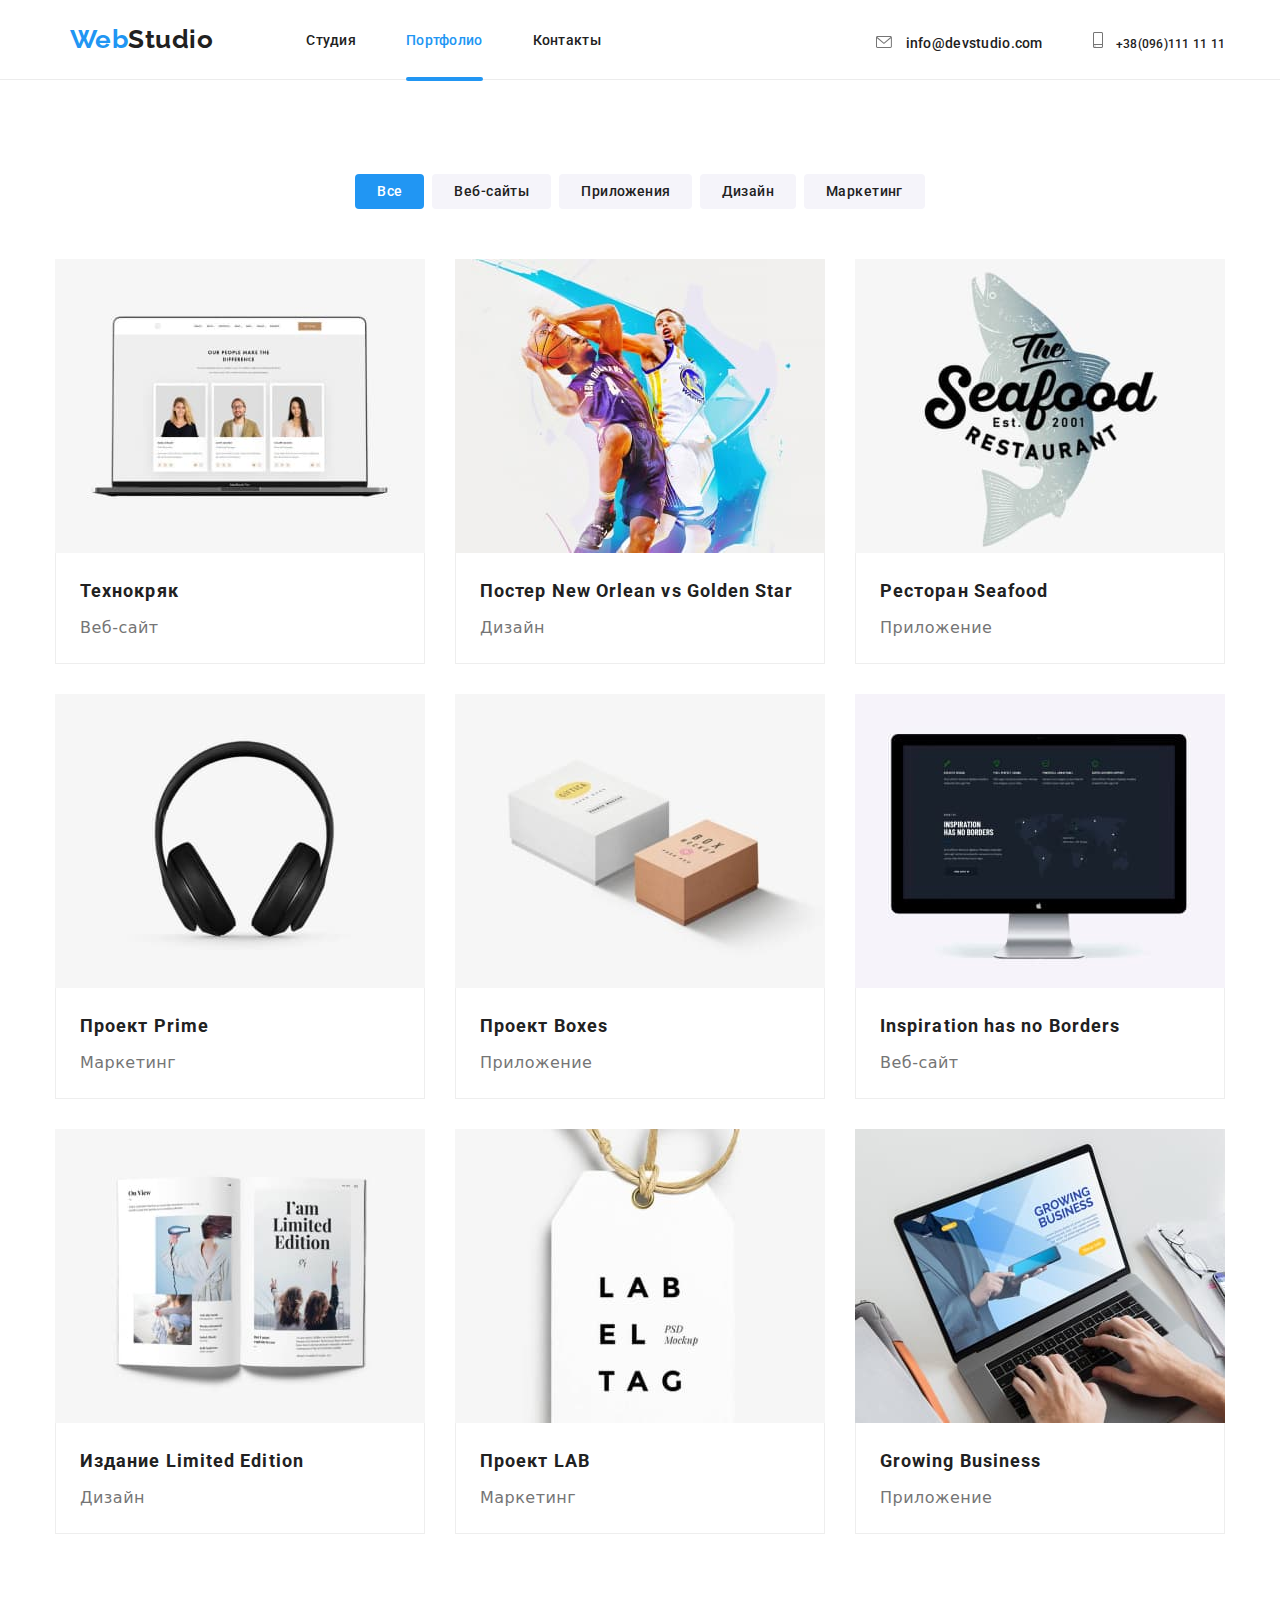
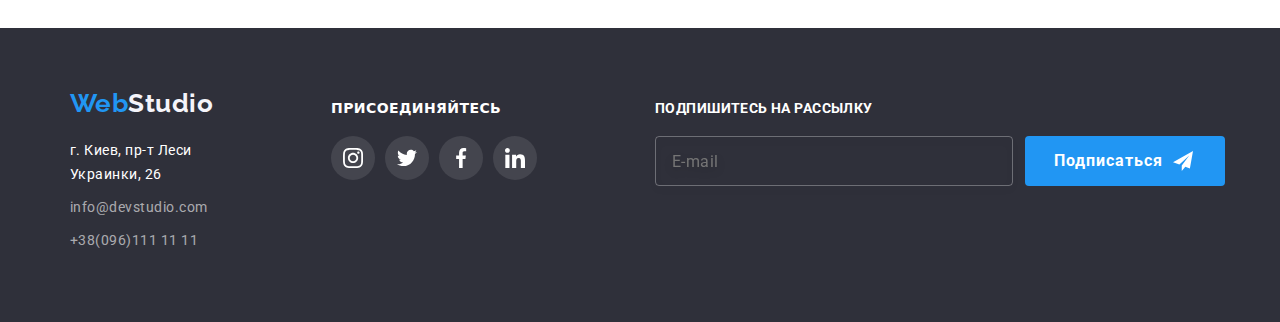
==== commit 059c5052: "vse" ====
--- a/portfolio.html
+++ b/portfolio.html
@@ -16,12 +16,18 @@
           <nav class="page-header__nav">
             <div class="position">
               <a href="" class="logo"><span class="logo-color">Web</span>Studio</a>
-              <button type="button" class="button__logo" data-mobBtn>
-                <svg width="40" height="40" aria-label="mobile menu switch">
-                  <use class="icon-menu" href="./images/sprite.svg#iconmenu_open " data-mob-open></use>
-                  <use class="icon-cross" href="./images/sprite.svg#iconmenu_close" data-mob-close></use>
-                </svg>
-              </button>
+              <div class="pos">
+                <button type="button" class="button__logo" data-mob-open>
+                  <svg width="40" height="40" aria-label="mobile menu switch">
+                    <use class="icon-menu" href="./images/sprite.svg#iconmenu_open "></use>
+                  </svg>
+                </button>
+                <button type="button" class="button__logos" data-mob-close data-mobbtn>
+                  <svg width="40" height="40" aria-label="mobile menu switch">
+                    <use class="icon-cross" href="./images/sprite.svg#iconmenu_close"></use>
+                  </svg>
+                </button>
+              </div>
             </div>
             <div class="page-header__menu" data-mob>
               <ul class="page-header__list page-header__list--nav">
@@ -85,7 +91,6 @@
                   <a class="social-border" href="">LinkedIn</a>
                 </li>
               </ul>
-    
             </div>
           </nav>
         </div>
@@ -117,7 +122,7 @@
         </section>
             <!-- група послуг -->
         <section class="services">
-          <div class="container">
+          <div class="container services__container">
             <ul class="services__list">
                     <li class="services__item">
                         <a href="" class="services__link" >
--- a/css/styles.min.css
+++ b/css/styles.min.css
@@ -1 +1 @@
-@import"https://fonts.googleapis.com/css2?family=Raleway:wght@700&family=Roboto:wght@400;500;700;900&display=swap";:root{--primary-white-color: #ffffff;--title-text-color: #212121;--accent-color: #2196f3;--text-color: #757575;--background-color-wan: #2f303a;--backgroynd-color-two: #f5f4fa;--border-color: #ececec;--oformleni-color: #afb1b8}body{color:var(--title-text-color);font-family:Roboto,sans-serif;letter-spacing:.03em;margin:0;padding:0}ul{margin:0;padding:0;list-style-type:none}h1,h2,h3,h4,p{margin:0;padding:0}img{width:100%;height:auto;-o-object-fit:contain;object-fit:contain}.container{margin-right:auto;margin-left:auto;padding-left:15px;padding-right:15px;margin:0 auto}@media screen and (min-width: 480px){.container{width:450px}}@media screen and (min-width: 768px){.container{width:738px}}@media screen and (min-width: 1200px){.container{width:1170px}}.section{padding-bottom:94px}.section-title{font-family:"Roboto";font-weight:700;font-size:36px;line-height:42px;text-align:center;letter-spacing:.03em;color:var(--title-text-color)}/*! modern-normalize v1.1.0 | MIT License | https://github.com/sindresorhus/modern-normalize */html{line-height:1.15;-webkit-text-size-adjust:100%;-moz-tab-size:4;-o-tab-size:4;tab-size:4}body{margin:0;font-family:system-ui,-apple-system,"Segoe UI",Roboto,Helvetica,Arial,sans-serif,"Apple Color Emoji","Segoe UI Emoji"}hr{height:0;color:inherit}abbr[title]{-webkit-text-decoration:underline dotted;text-decoration:underline dotted}b,strong{font-weight:bolder}code,kbd,samp,pre{font-family:ui-monospace,SFMono-Regular,Consolas,"Liberation Mono",Menlo,monospace;font-size:1em}small{font-size:80%}sub,sup{font-size:75%;line-height:0;position:relative;vertical-align:baseline}sub{bottom:-0.25em}sup{top:-0.5em}table{text-indent:0;border-color:inherit}button,input,optgroup,select,textarea{font-family:inherit;font-size:100%;line-height:1.15;margin:0}button,select{text-transform:none}button,[type=button],[type=reset],[type=submit]{-webkit-appearance:button}::-moz-focus-inner{border-style:none;padding:0}:-moz-focusring{outline:1px dotted ButtonText}:-moz-ui-invalid{box-shadow:none}legend{padding:0}progress{vertical-align:baseline}::-webkit-inner-spin-button,::-webkit-outer-spin-button{height:auto}[type=search]{-webkit-appearance:textfield;outline-offset:-2px}::-webkit-search-decoration{-webkit-appearance:none}::-webkit-file-upload-button{-webkit-appearance:button;font:inherit}summary{display:list-item}.page-header{background:var(--primary-white-color);border-bottom:1px solid var(--border-color);position:relative}.header-inner{display:block}@media screen and (max-width: 767px){.page-header__nav{display:block}}@media screen and (min-width: 768px){.page-header__nav{display:-webkit-box;display:-ms-flexbox;display:flex}}.logo{text-decoration:none;font-family:Raleway,sans-serif;color:var(--title-text-color);font-weight:700;line-height:1.17}@media screen and (min-width: 768px)and (max-width: 1199px){.logo{padding:26px 0}}@media screen and (max-width: 1199px){.logo{font-size:24px}}@media screen and (min-width: 1200px){.logo{display:-webkit-box;display:-ms-flexbox;display:flex;font-size:26px;padding:24px 0 25px 15px}}.logo-color{color:var(--accent-color)}.button__logo{display:-webkit-inline-box;display:-ms-inline-flexbox;display:inline-flex;margin:0;padding:0;border:none;background-color:rgba(0,0,0,0);padding:10px 0;z-index:50}@media screen and (min-width: 768px){.button__logo{display:none}}.page-header__link{color:var(--text-color);text-decoration:none;color:var(--title-text-color);font-family:"Roboto";font-weight:500;font-size:14px;line-height:1.14;letter-spacing:.02em;text-decoration:none;-webkit-transition:color 250ms cubic-bezier(0.4, 0, 0.2, 1);transition:color 250ms cubic-bezier(0.4, 0, 0.2, 1)}@media screen and (max-width: 767px){.page-header__link{font-size:40px;line-height:1.175}}@media screen and (min-width: 1200px){.page-header__link{font-size:14px;line-height:1.17}}.page-header__link:hover{color:var(--accent-color);-webkit-transition:color 250ms cubic-bezier(0.4, 0, 0.2, 1);transition:color 250ms cubic-bezier(0.4, 0, 0.2, 1)}.page-header__link:focus{color:var(--accent-color);outline:1px solid var(--accent-color);-webkit-transition:color 250ms cubic-bezier(0.4, 0, 0.2, 1);transition:color 250ms cubic-bezier(0.4, 0, 0.2, 1)}@media screen and (min-width: 768px){.page-header__link--mail,.page-header__link--tell{font-size:12px;line-height:1.16}}.page-header__link:focus .page-header__icon--tell{fill:var(--accent-color);-webkit-transition:fill 250ms cubic-bezier(0.4, 0, 0.2, 1);transition:fill 250ms cubic-bezier(0.4, 0, 0.2, 1)}.button__logo .icon-cross{display:none}.button__logo.is-open .icon-cross{display:block}.button__logo .icon-menu{display:block}.button__logo.is-open .icon-menu{display:none}.button__logo:hover:focus .icon-menu{fill:#2196f3}.button__logo:hover:focus .icon-cross{fill:#2196f3}@media screen and (max-width: 767px){.page-header__link--mail{font-size:24px;line-height:1.166}}@media screen and (max-width: 767px){.page-header__link--tell{font-size:34px;line-height:1.176;padding-bottom:32px}}@media screen and (min-width: 1200px){.page-header__link--tell{font-size:12px;line-height:1.16}}.page-header__list{display:-webkit-box;display:-ms-flexbox;display:flex;font-family:"Roboto";font-weight:500;font-size:14px;line-height:1.14;text-decoration:none}@media screen and (max-width: 767px){.page-header__list{display:block;text-align:left}}@media screen and (max-width: 767px){.page-header__item--nav:not(:last-child){margin-bottom:32px}}@media screen and (min-width: 768px){.page-header__item--nav:not(:last-child){margin-left:0;margin-right:50px}}@media screen and (max-width: 767px){.page-header__item--contact:not(:last-child){font-size:34px;line-height:40px;margin-bottom:1.17;padding-bottom:32px}}@media screen and (min-width: 768px)and (max-width: 1199px){.page-header__item--contact:not(:last-child){margin-bottom:10px}}@media screen and (min-width: 1200px){.page-header__item--contact:not(:last-child){margin-left:0;margin-right:50px}}.position{display:-webkit-box;display:-ms-flexbox;display:flex;-webkit-box-align:center;-ms-flex-align:center;align-items:center;-webkit-box-pack:justify;-ms-flex-pack:justify;justify-content:space-between}@media screen and (max-width: 767px){.page-header__menu{display:none}}@media screen and (min-width: 768px){.page-header__menu{width:100%;display:-webkit-box;display:-ms-flexbox;display:flex;-webkit-box-pack:justify;-ms-flex-pack:justify;justify-content:space-between}}.page-header__menu.is-hidden{display:block}@media screen and (max-width: 767px){.page-header__menu.is-hidden{position:absolute;top:0;left:0;width:100%;background-color:#fff;text-align:center;display:block;z-index:30}}@media screen and (min-width: 768px){.page-header__menu.is-hidden{display:-webkit-box;display:-ms-flexbox;display:flex;-webkit-box-align:center;-ms-flex-align:center;align-items:center;-webkit-box-pack:justify;-ms-flex-pack:justify;justify-content:space-between}}@media screen and (max-width: 767px){.page-header__list--nav{padding:48px 0 302px 40px}}@media screen and (min-width: 768px)and (max-width: 1199px){.page-header__list--nav{margin-left:88px;padding-top:32px}}@media screen and (min-width: 1200px){.page-header__list--nav{margin-left:93px;padding-top:32px}}.page-header__list--contact{position:relative}@media screen and (max-width: 767px){.page-header__list--contact{display:none}}@media screen and (min-width: 768px)and (max-width: 1199px){.page-header__list--contact{display:block;padding-top:21px}}@media screen and (min-width: 1200px){.page-header__list--contact{display:-webkit-inline-box;display:-ms-inline-flexbox;display:inline-flex;-webkit-box-pack:end;-ms-flex-pack:end;justify-content:flex-end;-webkit-box-align:baseline;-ms-flex-align:baseline;align-items:baseline;padding-top:32px}}.page-header__list--mobile{padding:0 0 64px 40px}@media screen and (min-width: 768px){.page-header__list--mobile{display:none}}.page-header__link--active{position:relative;color:var(--accent-color)}@media screen and (min-width: 768px){.page-header__link--active::after{display:block;position:absolute;content:"";top:45px;width:100%;height:4px;border-radius:2px;background-color:var(--accent-color);-webkit-transition:background-color 250ms cubic-bezier(0.4, 0, 0.2, 1);transition:background-color 250ms cubic-bezier(0.4, 0, 0.2, 1)}}@media screen and (max-width: 767px){.page-header__icon--mail{display:none}}@media screen and (min-width: 768px){.page-header__icon--mail{width:16px;height:12px;margin-right:10px}}@media screen and (max-width: 767px){.page-header__icon--tell{display:none}}@media screen and (min-width: 768px){.page-header__icon--tell{width:10px;height:16px;margin-right:10px}}.page-header__item{color:var(--background-color-wan);-webkit-box-pack:space-evenly;-ms-flex-pack:space-evenly;justify-content:space-evenly;fill:var(--text-color);-webkit-transition:fill 250ms cubic-bezier(0.4, 0, 0.2, 1);transition:fill 250ms cubic-bezier(0.4, 0, 0.2, 1)}.page-header__item:hover,.page-header__item:focus{fill:var(--accent-color);-webkit-transition:fill 250ms cubic-bezier(0.4, 0, 0.2, 1);transition:fill 250ms cubic-bezier(0.4, 0, 0.2, 1)}.button{color:#757575;font-family:Roboto,sans-serif;font-weight:500;font-size:14px;line-height:1.63;letter-spacing:.03em;text-decoration:none;-webkit-transition:color 250ms cubic-bezier(0.4, 0, 0.2, 1);transition:color 250ms cubic-bezier(0.4, 0, 0.2, 1);padding:10px 32px 10px 32px}.button:hover{color:var(--accent-color);-webkit-transition:color 250ms cubic-bezier(0.4, 0, 0.2, 1);transition:color 250ms cubic-bezier(0.4, 0, 0.2, 1)}.button.primary-top{color:var(--primary-white-color);background-color:var(--accent-color);border:none;border-radius:4px;font-weight:700;font-size:16px;line-height:1.88;letter-spacing:.06em}.button.primary-top:hover{-webkit-box-shadow:0px 4px 4px rgba(0,0,0,.15);box-shadow:0px 4px 4px rgba(0,0,0,.15);-webkit-transition:-webkit-box-shadow 250ms cubic-bezier(0.4, 0, 0.2, 1);transition:-webkit-box-shadow 250ms cubic-bezier(0.4, 0, 0.2, 1);transition:box-shadow 250ms cubic-bezier(0.4, 0, 0.2, 1);transition:box-shadow 250ms cubic-bezier(0.4, 0, 0.2, 1), -webkit-box-shadow 250ms cubic-bezier(0.4, 0, 0.2, 1)}.page-header__list-social{font-family:"Roboto";font-style:normal;font-weight:500;font-size:18px;line-height:1.22;letter-spacing:.02em;display:-webkit-box;display:-ms-flexbox;display:flex;padding-left:40px;padding-bottom:48px}@media screen and (min-width: 768px){.page-header__list-social{display:none}}.page-header__item-social{padding-right:10px}.social-border{color:#2196f3;text-decoration:none}.page-header__item-social:nth-last-child(n+2) .social-border{padding-right:10px;border-right:1px solid rgba(33,33,33,.2)}.hero__section{max-width:1600px;height:600px;margin-left:auto;margin-right:auto;background-size:cover;background-position:center;background-repeat:no-repeat;display:-webkit-box;display:-ms-flexbox;display:flex;-webkit-box-align:center;-ms-flex-align:center;align-items:center;text-align:center;position:relative}@media screen and (min-width: 1200px){.hero__section{background-image:-webkit-gradient(linear, left top, right top, from(rgba(47, 48, 58, 0.4)), to(rgba(47, 48, 58, 0.4))),url("../images/laptop/header-img.jpg");background-image:linear-gradient(to right, rgba(47, 48, 58, 0.4), rgba(47, 48, 58, 0.4)),url("../images/laptop/header-img.jpg")}}@media screen and (min-width: 1200px)and (min-device-pixel-ratio: 2),screen and (min-width: 1200px)and (-webkit-min-device-pixel-ratio: 2),screen and (min-width: 1200px)and (min-resolution: 192dpi),screen and (min-width: 1200px)and (min-resolution: 2dppx){.hero__section{background-image:-webkit-gradient(linear, left top, right top, from(rgba(47, 48, 58, 0.4)), to(rgba(47, 48, 58, 0.4))),url("../images/laptop/header-img@2x.jpg");background-image:linear-gradient(to right, rgba(47, 48, 58, 0.4), rgba(47, 48, 58, 0.4)),url("../images/laptop/header-img@2x.jpg")}}@media screen and (max-width: 1199px){.hero__section{background-image:-webkit-gradient(linear, left top, right top, from(rgba(47, 48, 58, 0.4)), to(rgba(47, 48, 58, 0.4))),url("../images/tablet/Header-img.jpg");background-image:linear-gradient(to right, rgba(47, 48, 58, 0.4), rgba(47, 48, 58, 0.4)),url("../images/tablet/Header-img.jpg")}}@media screen and (max-width: 1199px)and (min-device-pixel-ratio: 2),screen and (max-width: 1199px)and (-webkit-min-device-pixel-ratio: 2),screen and (max-width: 1199px)and (min-resolution: 192dpi),screen and (max-width: 1199px)and (min-resolution: 2dppx){.hero__section{background-image:-webkit-gradient(linear, left top, right top, from(rgba(47, 48, 58, 0.4)), to(rgba(47, 48, 58, 0.4))),url("../images/tablet/Header-img@2x.jpg");background-image:linear-gradient(to right, rgba(47, 48, 58, 0.4), rgba(47, 48, 58, 0.4)),url("../images/tablet/Header-img@2x.jpg")}}@media screen and (max-width: 767px){.hero__section{background-image:-webkit-gradient(linear, left top, right top, from(rgba(47, 48, 58, 0.4)), to(rgba(47, 48, 58, 0.4))),url("../images/mobile/Header-img.jpg");background-image:linear-gradient(to right, rgba(47, 48, 58, 0.4), rgba(47, 48, 58, 0.4)),url("../images/mobile/Header-img.jpg")}}@media screen and (max-width: 767px)and (min-device-pixel-ratio: 2),screen and (max-width: 767px)and (-webkit-min-device-pixel-ratio: 2),screen and (max-width: 767px)and (min-resolution: 192dpi),screen and (max-width: 767px)and (min-resolution: 2dppx){.hero__section{background-image:-webkit-gradient(linear, left top, right top, from(rgba(47, 48, 58, 0.4)), to(rgba(47, 48, 58, 0.4))),url("../images/mobile/Header-img@2x.jpg");background-image:linear-gradient(to right, rgba(47, 48, 58, 0.4), rgba(47, 48, 58, 0.4)),url("../images/mobile/Header-img@2x.jpg")}}.hero__title{color:var(--primary-white-color);font-family:Roboto;font-weight:900;font-size:44px;line-height:1.36;text-align:center;letter-spacing:.06em;text-transform:uppercase;margin-bottom:30px}@media screen and (max-width: 1199px){.backdrop{position:fixed;top:0;left:0;width:100%;height:100%;padding:30px 15px;overflow-y:scroll}}@media screen and (min-width: 1200px){.backdrop{position:fixed;top:0;left:0;width:100%;height:100%;background:rgba(0,0,0,.2);padding:50px 30px;overflow-y:scroll}}.backdrop.is-hidden{opacity:0;pointer-events:none}.modal{-webkit-transform:translate(-50%, -50%);transform:translate(-50%, -50%);border-radius:14px;background-color:var(--primary-white-color);padding:40px 40px 0}@media screen and (max-width: 520px){.modal{margin-top:93px;position:fixed;top:45%;left:46%;min-width:75%;margin:93px 15px 50px 15px}}@media screen and (min-width: 521px)and (max-width: 1199px){.modal{margin-top:93px;position:fixed;top:45%;left:46%;width:370px;margin:93px 15px 50px 15px}}@media screen and (min-width: 1200px){.modal{margin-top:203px;position:absolute;top:75%;left:50%;min-width:528px}}@media screen and (max-width: 1200px){.feature{padding-top:30px;padding-bottom:30px}}@media screen and (min-width: 1200px){.feature{padding-top:94px;padding-bottom:94px}}.feature__title{visibility:hidden;margin-bottom:-30px}@media screen and (min-width: 480px){.feature__list{display:block}}@media screen and (min-width: 768px){.feature__list{display:-webkit-box;display:-ms-flexbox;display:flex;-ms-flex-wrap:wrap;flex-wrap:wrap;margin:-15px}}@media screen and (min-width: 1200px){.feature__list{display:-webkit-box;display:-ms-flexbox;display:flex;-ms-flex-wrap:wrap;flex-wrap:wrap;margin:-15px}}.feature__list--title{font-weight:700;font-size:14px;line-height:16px;letter-spacing:.03em;text-transform:uppercase;color:var(--title-text-color)}@media screen and (max-width: 767px){.feature__list--title{text-align:center}}@media screen and (max-width: 767px){.feature__item{padding-bottom:30px}}@media screen and (min-width: 768px){.feature__item{width:calc((100% - 90px)/2);margin:15px}}@media screen and (min-width: 1200px){.feature__item{width:calc((100% - 150px)/4);margin:15px}}.specifics{padding-top:30px}.feature__icon{background:var(--backgroynd-color-two);border:1px solid var(--backgroynd-color-two);border-radius:4px;display:-webkit-box;display:-ms-flexbox;display:flex;-webkit-box-align:center;-ms-flex-align:center;align-items:center;-webkit-box-pack:center;-ms-flex-pack:center;justify-content:center;-webkit-transition:border 250ms cubic-bezier(0.4, 0, 0.2, 1);transition:border 250ms cubic-bezier(0.4, 0, 0.2, 1)}.feature__icon:hover,.feature__icon:focus{border-color:var(--accent-color);-webkit-transition:border 250ms cubic-bezier(0.4, 0, 0.2, 1);transition:border 250ms cubic-bezier(0.4, 0, 0.2, 1)}@media screen and (min-width: 480px){.feature__icon{padding-top:25px;padding-bottom:25px}}@media screen and (min-width: 768px){.feature__icon{padding-top:25px;padding-bottom:25px}}@media screen and (min-width: 1200px){.feature__icon{width:270px;height:120px}}.feature__text{padding-top:10px;margin-bottom:9px;font-weight:400;font-size:14px;line-height:1.71;color:var(--text-color);text-transform:none}@media screen and (min-width: 1200px){.works{padding-bottom:94px;text-align:center}}@media screen and (max-width: 1199px){.works{display:none}}.works__title{margin-bottom:50px;font-family:"Roboto";font-weight:700;font-size:36px;line-height:42px;text-align:center;letter-spacing:.03em;color:var(--title-text-color)}.works__list{-webkit-box-align:center;-ms-flex-align:center;align-items:center;-webkit-box-pack:justify;-ms-flex-pack:justify;justify-content:space-between;display:-webkit-box;display:-ms-flexbox;display:flex;position:relative;z-index:-1}.works__name{position:absolute;width:370px;height:70px;top:224px;background:rgba(47,48,58,.8)}.works__name p{padding:27px 0;font-weight:700;font-size:14px;line-height:16px;text-align:center;letter-spacing:.03em;text-transform:uppercase;color:var(--primary-white-color)}.comanda{background-color:var(--backgroynd-color-two)}@media screen and (max-width: 1200px){.comanda{padding-top:60px;padding-bottom:60px}}@media screen and (min-width: 1200px){.comanda{padding-top:94px;padding-bottom:94px}}.comanda__title{margin-bottom:50px;font-family:"Roboto";font-weight:700;font-size:36px;line-height:42px;text-align:center;letter-spacing:.03em;color:var(--title-text-color)}@media screen and (min-width: 480px){.comanda__list{display:block}}@media screen and (min-width: 768px){.comanda__list{display:-webkit-box;display:-ms-flexbox;display:flex;-ms-flex-wrap:wrap;flex-wrap:wrap;margin:-15px}}@media screen and (min-width: 1200px){.comanda__list{display:-webkit-box;display:-ms-flexbox;display:flex;-ms-flex-wrap:wrap;flex-wrap:wrap;margin:-15px}}.comanda__item{text-align:center;background:var(--primary-white-color);-webkit-box-shadow:0px 1px 3px rgba(0,0,0,.12),0px 1px 1px rgba(0,0,0,.14),0px 2px 1px rgba(0,0,0,.2);box-shadow:0px 1px 3px rgba(0,0,0,.12),0px 1px 1px rgba(0,0,0,.14),0px 2px 1px rgba(0,0,0,.2);border-radius:0px 0px 4px 4px}@media screen and (max-width: 767px){.comanda__item:not(:last-child){margin-bottom:30px}}@media screen and (min-width: 768px){.comanda__item{width:calc((100% - 60px)/2);margin:15px}}@media screen and (min-width: 1200px){.comanda__item{width:calc((100% - 120px)/4);margin:15px}}@media screen and (max-width: 767px){.name-container{padding:30px 0 24px 0}}@media screen and (min-width: 1200px){.name-container{padding:30px 0}}.comanda__name{font-family:"Roboto";font-weight:500;font-size:16px;line-height:1.19;margin-bottom:10px;color:var(--title-text-color)}@media screen and (min-width: 768px){.comanda__name{padding-top:30px}}.p-name{font-family:"Roboto";font-weight:400;font-size:16px;line-height:1.19;color:var(--text-color);padding-bottom:16px}.social__icons{fill:var(--oformleni-color)}@media screen and (max-width: 1200px){.customers{padding-top:60px;padding-bottom:60px}}@media screen and (min-width: 1200px){.customers{padding-top:94px;padding-bottom:94px}}.customers__title{margin-bottom:50px;font-weight:700;font-size:36px;line-height:42px;text-align:center;letter-spacing:.03em;color:var(--title-text-color)}.box{display:-webkit-box;display:-ms-flexbox;display:flex;-webkit-box-align:center;-ms-flex-align:center;align-items:center;-webkit-box-pack:justify;-ms-flex-pack:justify;justify-content:space-between;-ms-flex-wrap:wrap;flex-wrap:wrap;margin:-15px}@media screen and (max-width: 767px){.box__item{width:calc((100% - 60px)/2);margin:15px}}@media screen and (min-width: 768px)and (max-width: 1199px){.box__item{width:calc((100% - 90px)/3);margin:15px}}.box__link{display:-webkit-inline-box;display:-ms-inline-flexbox;display:inline-flex;-webkit-box-align:center;-ms-flex-align:center;align-items:center;-webkit-box-pack:center;-ms-flex-pack:center;justify-content:center;width:170px;height:92px;border:1px solid var(--oformleni-color);border-radius:4px;-webkit-transition:border 250ms cubic-bezier(0.4, 0, 0.2, 1);transition:border 250ms cubic-bezier(0.4, 0, 0.2, 1)}.box__link:focus,.box__link:hover{border:1px solid #2196f3;outline:0px solid var(--accent-color);-webkit-transition:border 250ms cubic-bezier(0.4, 0, 0.2, 1);transition:border 250ms cubic-bezier(0.4, 0, 0.2, 1)}@media screen and (max-width: 1199px){.box__link{width:100%}}.box__icon{fill:var(--oformleni-color);-webkit-transition:fill 250ms cubic-bezier(0.4, 0, 0.2, 1);transition:fill 250ms cubic-bezier(0.4, 0, 0.2, 1)}.box__icon:focus,.box__icon:hover{fill:var(--accent-color);-webkit-transition:fill 250ms cubic-bezier(0.4, 0, 0.2, 1);transition:fill 250ms cubic-bezier(0.4, 0, 0.2, 1)}.footer{background-color:var(--background-color-wan);padding-top:60px;padding-bottom:60px}.logotip{text-decoration:none;font-family:Raleway,sans-serif;font-weight:700;font-size:26px;line-height:1.19;color:var(--title-text-color)}@media screen and (min-width: 1200px){.logotip{display:-webkit-box;display:-ms-flexbox;display:flex}}.footer__logo--color{color:var(--accent-color)}.footer__logo{color:var(--backgroynd-color-two)}@media screen and (min-width: 767px){.footer__pozition{padding-left:15px;padding-right:15px;display:-webkit-box;display:-ms-flexbox;display:flex;-webkit-box-pack:justify;-ms-flex-pack:justify;justify-content:space-between}}.footer__address{color:var(--primary-white-color);display:block}@media screen and (max-width: 767px){.footer__address{text-align:center}}.address{padding-top:20px}.info{margin-bottom:9px;font-family:Roboto,sans-serif;font-weight:400;font-size:14px;line-height:1.71;color:var(--text-color)}.address__street{color:var(--primary-white-color)}.address__contact{color:rgba(255,255,255,.6)}.logo-link{-webkit-box-align:center;-ms-flex-align:center;align-items:center}@media screen and (max-width: 767px){.footer__container{display:block}}@media screen and (min-width: 768px){.footer__container{display:block}}@media screen and (min-width: 1200px){.footer__container{display:-webkit-box;display:-ms-flexbox;display:flex}}@media screen and (max-width: 767px){.social{margin-top:60px}}@media screen and (min-width: 768px)and (max-width: 1199px){.social{margin-top:5px}}@media screen and (min-width: 1200px){.social{padding-left:70px}}.social__title{color:var(--primary-white-color);font-weight:700;font-size:14px;line-height:16px;letter-spacing:.03em;text-transform:uppercase;padding-bottom:20px}@media screen and (max-width: 1199px){.social__title{display:block;text-align:center}}@media screen and (min-width: 1200px){.social__title{padding-top:12px}}.social__list{display:-webkit-box;display:-ms-flexbox;display:flex}@media screen and (min-width: 768px){.social__list{padding-bottom:24px}}@media screen and (max-width: 1199px){.social__list{display:-webkit-box;display:-ms-flexbox;display:flex;-webkit-box-align:center;-ms-flex-align:center;align-items:center;-webkit-box-pack:center;-ms-flex-pack:center;justify-content:center}}@media screen and (min-width: 1200px){.social__list{display:-webkit-box;display:-ms-flexbox;display:flex;-webkit-box-pack:center;-ms-flex-pack:center;justify-content:center}}@media screen and (min-width: 480px){.social__item{display:block;text-align:center}}@media screen and (min-width: 1200px){.social__item{display:-webkit-box;display:-ms-flexbox;display:flex;-webkit-box-pack:center;-ms-flex-pack:center;justify-content:center;padding-right:10px}}.social__link{display:-webkit-inline-box;display:-ms-inline-flexbox;display:inline-flex;-webkit-box-align:center;-ms-flex-align:center;align-items:center;-webkit-box-pack:center;-ms-flex-pack:center;justify-content:center;width:44px;height:44px;border-radius:50%;background:rgba(255,255,255,.1);-webkit-transition:background 250ms cubic-bezier(0.4, 0, 0.2, 1);transition:background 250ms cubic-bezier(0.4, 0, 0.2, 1)}.social__link:hover,.social__link:focus{background:var(--accent-color);outline:0;-webkit-transition:background 250ms cubic-bezier(0.4, 0, 0.2, 1);transition:background 250ms cubic-bezier(0.4, 0, 0.2, 1)}.social__link:hover .social__icons,.social__link:focus .social__icons{fill:var(--primary-white-color);-webkit-transition:fill 250ms cubic-bezier(0.4, 0, 0.2, 1);transition:fill 250ms cubic-bezier(0.4, 0, 0.2, 1)}.social__link:hover .social-icon-comand,.social__link:focus .social-icon-comand{fill:var(--primary-white-color);-webkit-transition:fill 250ms cubic-bezier(0.4, 0, 0.2, 1);transition:fill 250ms cubic-bezier(0.4, 0, 0.2, 1)}.social__icon{fill:var(--primary-white-color)}@media screen and (max-width: 1199px){.activ-menu{padding-top:60px;margin-right:auto;margin-left:auto}}@media scren and (min-width: 768px){.activ-menu{display:block}}@media screen and (min-width: 1200px){.activ-menu{padding-top:12px;padding-left:93px}}.subscription__title{font-family:"Roboto";font-style:normal;font-weight:700;font-size:14px;line-height:16px;letter-spacing:.03em;text-transform:uppercase;color:#fff}@media screen and (max-width: 1199px){.subscription__title{display:block;text-align:center;padding-bottom:20px}}@media screen and (min-width: 1200px){.subscription__title{display:block;padding-bottom:20px}}@media screen and (min-width: 1200px){.subscription__mailing{display:-webkit-box;display:-ms-flexbox;display:flex}}.subscription__input{height:50px;background-color:rgba(255,255,255,0);border:1px solid rgba(255,255,255,.3);-webkit-box-sizing:border-box;box-sizing:border-box;-webkit-filter:drop-shadow(0px 4px 4px rgba(0, 0, 0, 0.15));filter:drop-shadow(0px 4px 4px rgba(0, 0, 0, 0.15));border-radius:4px;font-family:"Roboto";font-style:normal;font-weight:400;font-size:16px;line-height:1.25;padding:15px 16px;display:-webkit-box;display:-ms-flexbox;display:flex;-webkit-box-align:center;-ms-flex-align:center;align-items:center;letter-spacing:.03em;color:rgba(255,255,255,.6);-webkit-transition:border 250ms cubic-bezier(0.4, 0, 0.2, 1);transition:border 250ms cubic-bezier(0.4, 0, 0.2, 1)}@media screen and (max-width: 479px){.subscription__input{width:100%}}@media screen and (min-width: 480px)and (max-width: 1199px){.subscription__input{margin-left:auto;margin-right:auto;width:450px}}@media screen and (min-width: 1200px){.subscription__input{width:358px}}.subscription__button{width:200px;height:50px;padding:10px 28px 10px 29px}@media screen and (max-width: 1199px){.subscription__button{position:relative;margin-top:20px;margin-left:auto;margin-right:auto;display:block;text-align:left}}@media screen and (min-width: 1200px){.subscription__button{position:relative;display:-webkit-box;display:-ms-flexbox;display:flex;margin-left:12px}}.subscription__icon{position:absolute;left:148px;top:15px}@media screen and (max-width: 767px){.menu{padding-top:45px;padding-bottom:40px}}@media screen and (min-width: 768px){.menu{padding-top:60px;padding-bottom:30px}}@media screen and (min-width: 1200px){.menu{padding-top:94px;padding-bottom:50px}}@media screen and (max-width: 767px){.menu__list{display:-webkit-box;display:-ms-flexbox;display:flex;-ms-flex-wrap:wrap;flex-wrap:wrap}}@media screen and (min-width: 768px){.menu__list{display:-webkit-box;display:-ms-flexbox;display:flex;-webkit-box-pack:center;-ms-flex-pack:center;justify-content:center}}@media screen and (max-width: 767px){.menu__items--padding{padding-right:10px}}.menu__items{font-weight:500;font-size:16px;line-height:1.62;text-align:center;letter-spacing:.03em;color:var(--title-text-color)}@media screen and (max-width: 767px){.menu__items{margin-top:15px}}.menu__button{color:var(--title-text-color);font-family:Roboto,sans-serif;font-weight:500;font-size:14px;line-height:1.63;letter-spacing:.03em;text-decoration:none;padding:6px 22px;border-radius:4px;border:0;background-color:var(--backgroynd-color-two);-webkit-transition:background-color 250ms,color 250ms cubic-bezier(0.4, 0, 0.2, 1);transition:background-color 250ms,color 250ms cubic-bezier(0.4, 0, 0.2, 1)}.menu__button:hover,.menu__button:focus{background-color:var(--accent-color);color:var(--primary-white-color);-webkit-box-shadow:0px 3px 1px rgba(0,0,0,.1),0px 1px 2px rgba(0,0,0,.08),0px 2px 2px rgba(0,0,0,.12);box-shadow:0px 3px 1px rgba(0,0,0,.1),0px 1px 2px rgba(0,0,0,.08),0px 2px 2px rgba(0,0,0,.12);outline:0px;-webkit-transition:background-color 250ms,color 250ms cubic-bezier(0.4, 0, 0.2, 1);transition:background-color 250ms,color 250ms cubic-bezier(0.4, 0, 0.2, 1)}.menu__button--active{background-color:var(--accent-color);color:var(--primary-white-color)}.menu__items:not(:last-child){margin-left:0;margin-right:8px}@media screen and (max-width: 1199px){.services{padding-bottom:60px}}@media screen and (min-width: 1200px){.services{padding-bottom:94px}}.services__list{display:-webkit-box;display:-ms-flexbox;display:flex;-ms-flex-wrap:wrap;flex-wrap:wrap;margin:-15px}@media screen and (max-width: 767px){.services__list{margin:0}}.services__item{border:0px solid var(--backgroynd-color-two);-webkit-transition:-webkit-box-shadow 250ms cubic-bezier(0.4, 0, 0.2, 1);transition:-webkit-box-shadow 250ms cubic-bezier(0.4, 0, 0.2, 1);transition:box-shadow 250ms cubic-bezier(0.4, 0, 0.2, 1);transition:box-shadow 250ms cubic-bezier(0.4, 0, 0.2, 1), -webkit-box-shadow 250ms cubic-bezier(0.4, 0, 0.2, 1)}.services__item:hover .services__fon{-webkit-transform:translateY(-100%);transform:translateY(-100%);opacity:1;-webkit-transition:-webkit-transform 250ms cubic-bezier(0.4, 0, 0.2, 1);transition:-webkit-transform 250ms cubic-bezier(0.4, 0, 0.2, 1);transition:transform 250ms cubic-bezier(0.4, 0, 0.2, 1);transition:transform 250ms cubic-bezier(0.4, 0, 0.2, 1), -webkit-transform 250ms cubic-bezier(0.4, 0, 0.2, 1)}.services__item:hover,.services__item:focus{-webkit-box-shadow:0px 3px 1px rgba(0,0,0,.1),0px 1px 2px rgba(0,0,0,.08),0px 2px 2px rgba(0,0,0,.12);box-shadow:0px 3px 1px rgba(0,0,0,.1),0px 1px 2px rgba(0,0,0,.08),0px 2px 2px rgba(0,0,0,.12);-webkit-transition:-webkit-box-shadow 250ms cubic-bezier(0.4, 0, 0.2, 1);transition:-webkit-box-shadow 250ms cubic-bezier(0.4, 0, 0.2, 1);transition:box-shadow 250ms cubic-bezier(0.4, 0, 0.2, 1);transition:box-shadow 250ms cubic-bezier(0.4, 0, 0.2, 1), -webkit-box-shadow 250ms cubic-bezier(0.4, 0, 0.2, 1)}@media screen and (max-width: 767px){.services__item:not(:last-child){margin-bottom:30px}}@media screen and (max-width: 767px){.services__item{width:100%}}@media screen and (min-width: 768px)and (max-width: 1199px){.services__item{width:calc((100% - 60px)/2);margin:15px}}@media screen and (min-width: 1200px){.services__item{width:370px;margin-right:30px;margin-bottom:30px}}.services__item img{display:block}@media screen and (min-width: 768px)and (max-width: 1199px){.services__item:nth-last-child(1){margin-bottom:0}}@media screen and (min-width: 1200px){.services__item:nth-child(3n){margin-right:0}.services__item:nth-last-child(-n+3){margin-bottom:0}}.services__link{text-decoration:none;position:relative}.services__picture{position:relative;overflow:hidden}.services__fon{position:absolute;top:100%;left:0;width:100%;height:100%;background:rgba(33,150,243,.9);opacity:1;-webkit-transition:-webkit-transform 250ms cubic-bezier(0.4, 0, 0.2, 1);transition:-webkit-transform 250ms cubic-bezier(0.4, 0, 0.2, 1);transition:transform 250ms cubic-bezier(0.4, 0, 0.2, 1);transition:transform 250ms cubic-bezier(0.4, 0, 0.2, 1), -webkit-transform 250ms cubic-bezier(0.4, 0, 0.2, 1)}.services__info{padding:63px 24px;font-weight:400;font-size:18px;line-height:1.56;letter-spacing:.03em;color:var(--primary-white-color);opacity:1}.services__section{padding:20px 24px;border:1px solid #eee;border-top:0}@media screen and (min-width: 768px)and (max-width: 1199px){.services__section--padding{padding-bottom:56px}}.services__name{font-family:"Roboto";font-style:normal;font-weight:700;font-size:18px;line-height:2;letter-spacing:.06em;color:var(--title-text-color);padding-bottom:4px}.services__kind{font-weight:400;font-size:16px;line-height:1.88;letter-spacing:.03em;color:var(--text-color)}.modal__title{display:block;width:100%;margin-bottom:12px;font-family:"Roboto";font-style:normal;font-weight:700;font-size:20px;line-height:23px;text-align:center;letter-spacing:.03em;color:#212121}.form__field{margin-bottom:10px}.form__lable{display:-webkit-box;display:-ms-flexbox;display:flex;font-family:"Roboto";font-weight:400;font-size:12px;line-height:14px;letter-spacing:.01em;padding-bottom:4px;color:#757575}.form__input{width:100%;height:40px;padding-left:42px;border:1px solid rgba(33,33,33,.2);-webkit-box-sizing:border-box;box-sizing:border-box;border-radius:4px}.form-textarea{height:120px;padding:12px 16px;resize:none;font-family:"Roboto";font-style:normal;font-weight:400;font-size:14px;line-height:16px;letter-spacing:.01em;color:rgba(117,117,117,.5)}.form__field.checkbox{display:block;margin-bottom:30px}.form__lable--check{padding-left:36px}.visually{position:absolute;width:1px;height:1px;overflow:hidden;clip:rect(0 0 0 0)}.form__check--box{position:absolute;width:16px;height:15px;margin-left:-23px;margin-top:2px;border-radius:2px;-webkit-box-shadow:0 0 0 2px #212121;box-shadow:0 0 0 2px #212121}.form__input--check:checked+.form__check--box{-webkit-box-shadow:0 0 0 2px #2196f3;box-shadow:0 0 0 2px #2196f3;background-image:url("../svg/checked.svg");background-position:50% 50%;background-repeat:no-repeat;background-color:var(--accent-color)}.form__lable--check{font-style:normal;font-weight:400;font-size:14px;line-height:1.71;letter-spacing:.03em;color:#757575;padding-left:12px}.form__link{color:var(--accent-color);font-weight:400;text-decoration:underline}.form__button{font-family:inherit;height:50px;width:200px}.close{position:absolute;top:8px;right:8px;padding:0;border:none;background-color:var(--primary-white-color);-webkit-box-sizing:border-box;box-sizing:border-box;-webkit-transition:stroke 250ms,fill 250ms cubic-bezier(0.4, 0, 0.2, 1);transition:stroke 250ms,fill 250ms cubic-bezier(0.4, 0, 0.2, 1)}.close:hover{fill:var(--accent-color);stroke:var(--accent-color);-webkit-transition:stroke 250ms,fill 250ms cubic-bezier(0.4, 0, 0.2, 1);transition:stroke 250ms,fill 250ms cubic-bezier(0.4, 0, 0.2, 1)}.form__field{position:relative}.form__field:focus{background:var(--accent-color);outline:0;fill:#2196f3;-webkit-transition:fill 250ms,background 250ms cubic-bezier(0.4, 0, 0.2, 1);transition:fill 250ms,background 250ms cubic-bezier(0.4, 0, 0.2, 1)}.form__icon{position:absolute;left:12px;top:50%;fill:var(--title-text-color);-webkit-transition:fill 250ms cubic-bezier(0.4, 0, 0.2, 1);transition:fill 250ms cubic-bezier(0.4, 0, 0.2, 1)}.form__input:focus{border:1px solid #2196f3;fill:var(var(--accent-color));-webkit-transition:fill 250ms cubic-bezier(0.4, 0, 0.2, 1);transition:fill 250ms cubic-bezier(0.4, 0, 0.2, 1)}.form__input:focus:focus,.form__input:focus:focus+.form__icon{outline:0;-webkit-transition:background,fill 250ms cubic-bezier(0.4, 0, 0.2, 1);transition:background,fill 250ms cubic-bezier(0.4, 0, 0.2, 1);fill:#2196f3}.footer{background-color:var(--background-color-wan);padding-top:60px;padding-bottom:60px}.logotip{text-decoration:none;font-family:Raleway,sans-serif;font-weight:700;font-size:26px;line-height:1.19;color:var(--title-text-color)}@media screen and (min-width: 1200px){.logotip{display:-webkit-box;display:-ms-flexbox;display:flex}}.footer__logo--color{color:var(--accent-color)}.footer__logo{color:var(--backgroynd-color-two)}@media screen and (min-width: 767px){.footer__pozition{padding-left:15px;padding-right:15px;display:-webkit-box;display:-ms-flexbox;display:flex;-webkit-box-pack:justify;-ms-flex-pack:justify;justify-content:space-between}}.footer__address{color:var(--primary-white-color);display:block}@media screen and (max-width: 767px){.footer__address{text-align:center}}.address{padding-top:20px}.info{margin-bottom:9px;font-family:Roboto,sans-serif;font-weight:400;font-size:14px;line-height:1.71;color:var(--text-color)}.address__street{color:var(--primary-white-color)}.address__contact{color:rgba(255,255,255,.6)}.logo-link{-webkit-box-align:center;-ms-flex-align:center;align-items:center}@media screen and (max-width: 767px){.footer__container{display:block}}@media screen and (min-width: 768px){.footer__container{display:block}}@media screen and (min-width: 1200px){.footer__container{display:-webkit-box;display:-ms-flexbox;display:flex}}@media screen and (max-width: 767px){.social{margin-top:60px}}@media screen and (min-width: 768px)and (max-width: 1199px){.social{margin-top:5px}}@media screen and (min-width: 1200px){.social{padding-left:70px}}.social__title{color:var(--primary-white-color);font-weight:700;font-size:14px;line-height:16px;letter-spacing:.03em;text-transform:uppercase;padding-bottom:20px}@media screen and (max-width: 1199px){.social__title{display:block;text-align:center}}@media screen and (min-width: 1200px){.social__title{padding-top:12px}}.social__list{display:-webkit-box;display:-ms-flexbox;display:flex}@media screen and (min-width: 768px){.social__list{padding-bottom:24px}}@media screen and (max-width: 1199px){.social__list{display:-webkit-box;display:-ms-flexbox;display:flex;-webkit-box-align:center;-ms-flex-align:center;align-items:center;-webkit-box-pack:center;-ms-flex-pack:center;justify-content:center}}@media screen and (min-width: 1200px){.social__list{display:-webkit-box;display:-ms-flexbox;display:flex;-webkit-box-pack:center;-ms-flex-pack:center;justify-content:center}}@media screen and (min-width: 480px){.social__item{display:block;text-align:center}}@media screen and (min-width: 1200px){.social__item{display:-webkit-box;display:-ms-flexbox;display:flex;-webkit-box-pack:center;-ms-flex-pack:center;justify-content:center;padding-right:10px}}.social__link{display:-webkit-inline-box;display:-ms-inline-flexbox;display:inline-flex;-webkit-box-align:center;-ms-flex-align:center;align-items:center;-webkit-box-pack:center;-ms-flex-pack:center;justify-content:center;width:44px;height:44px;border-radius:50%;background:rgba(255,255,255,.1);-webkit-transition:background 250ms cubic-bezier(0.4, 0, 0.2, 1);transition:background 250ms cubic-bezier(0.4, 0, 0.2, 1)}.social__link:hover,.social__link:focus{background:var(--accent-color);outline:0;-webkit-transition:background 250ms cubic-bezier(0.4, 0, 0.2, 1);transition:background 250ms cubic-bezier(0.4, 0, 0.2, 1)}.social__link:hover .social__icons,.social__link:focus .social__icons{fill:var(--primary-white-color);-webkit-transition:fill 250ms cubic-bezier(0.4, 0, 0.2, 1);transition:fill 250ms cubic-bezier(0.4, 0, 0.2, 1)}.social__link:hover .social-icon-comand,.social__link:focus .social-icon-comand{fill:var(--primary-white-color);-webkit-transition:fill 250ms cubic-bezier(0.4, 0, 0.2, 1);transition:fill 250ms cubic-bezier(0.4, 0, 0.2, 1)}.social__icon{fill:var(--primary-white-color)}@media screen and (max-width: 1199px){.activ-menu{padding-top:60px;margin-right:auto;margin-left:auto}}@media scren and (min-width: 768px){.activ-menu{display:block}}@media screen and (min-width: 1200px){.activ-menu{padding-top:12px;padding-left:93px}}.subscription__title{font-family:"Roboto";font-style:normal;font-weight:700;font-size:14px;line-height:16px;letter-spacing:.03em;text-transform:uppercase;color:#fff}@media screen and (max-width: 1199px){.subscription__title{display:block;text-align:center;padding-bottom:20px}}@media screen and (min-width: 1200px){.subscription__title{display:block;padding-bottom:20px}}@media screen and (min-width: 1200px){.subscription__mailing{display:-webkit-box;display:-ms-flexbox;display:flex}}.subscription__input{height:50px;background-color:rgba(255,255,255,0);border:1px solid rgba(255,255,255,.3);-webkit-box-sizing:border-box;box-sizing:border-box;-webkit-filter:drop-shadow(0px 4px 4px rgba(0, 0, 0, 0.15));filter:drop-shadow(0px 4px 4px rgba(0, 0, 0, 0.15));border-radius:4px;font-family:"Roboto";font-style:normal;font-weight:400;font-size:16px;line-height:1.25;padding:15px 16px;display:-webkit-box;display:-ms-flexbox;display:flex;-webkit-box-align:center;-ms-flex-align:center;align-items:center;letter-spacing:.03em;color:rgba(255,255,255,.6);-webkit-transition:border 250ms cubic-bezier(0.4, 0, 0.2, 1);transition:border 250ms cubic-bezier(0.4, 0, 0.2, 1)}@media screen and (max-width: 479px){.subscription__input{width:100%}}@media screen and (min-width: 480px)and (max-width: 1199px){.subscription__input{margin-left:auto;margin-right:auto;width:450px}}@media screen and (min-width: 1200px){.subscription__input{width:358px}}.subscription__button{width:200px;height:50px;padding:10px 28px 10px 29px}@media screen and (max-width: 1199px){.subscription__button{position:relative;margin-top:20px;margin-left:auto;margin-right:auto;display:block;text-align:left}}@media screen and (min-width: 1200px){.subscription__button{position:relative;display:-webkit-box;display:-ms-flexbox;display:flex;margin-left:12px}}.subscription__icon{position:absolute;left:148px;top:15px}/*# sourceMappingURL=styles.min.css.map */+@import"https://fonts.googleapis.com/css2?family=Raleway:wght@700&family=Roboto:wght@400;500;700;900&display=swap";:root{--primary-white-color: #ffffff;--title-text-color: #212121;--accent-color: #2196f3;--text-color: #757575;--background-color-wan: #2f303a;--backgroynd-color-two: #f5f4fa;--border-color: #ececec;--oformleni-color: #afb1b8}body{color:var(--title-text-color);font-family:Roboto,sans-serif;letter-spacing:.03em;margin:0;padding:0}ul{margin:0;padding:0;list-style-type:none}h1,h2,h3,h4,p{margin:0;padding:0}img{width:100%;height:auto;-o-object-fit:contain;object-fit:contain}.container{margin-right:auto;margin-left:auto;padding-left:15px;padding-right:15px;margin:0 auto}@media screen and (min-width: 480px){.container{width:450px}}@media screen and (min-width: 768px){.container{width:738px}}@media screen and (min-width: 1200px){.container{width:1170px}}.section{padding-bottom:94px}.section-title{font-family:"Roboto";font-weight:700;font-size:36px;line-height:42px;text-align:center;letter-spacing:.03em;color:var(--title-text-color)}/*! modern-normalize v1.1.0 | MIT License | https://github.com/sindresorhus/modern-normalize */html{line-height:1.15;-webkit-text-size-adjust:100%;-moz-tab-size:4;-o-tab-size:4;tab-size:4}body{margin:0;font-family:system-ui,-apple-system,"Segoe UI",Roboto,Helvetica,Arial,sans-serif,"Apple Color Emoji","Segoe UI Emoji"}hr{height:0;color:inherit}abbr[title]{-webkit-text-decoration:underline dotted;text-decoration:underline dotted}b,strong{font-weight:bolder}code,kbd,samp,pre{font-family:ui-monospace,SFMono-Regular,Consolas,"Liberation Mono",Menlo,monospace;font-size:1em}small{font-size:80%}sub,sup{font-size:75%;line-height:0;position:relative;vertical-align:baseline}sub{bottom:-0.25em}sup{top:-0.5em}table{text-indent:0;border-color:inherit}button,input,optgroup,select,textarea{font-family:inherit;font-size:100%;line-height:1.15;margin:0}button,select{text-transform:none}button,[type=button],[type=reset],[type=submit]{-webkit-appearance:button}::-moz-focus-inner{border-style:none;padding:0}:-moz-focusring{outline:1px dotted ButtonText}:-moz-ui-invalid{box-shadow:none}legend{padding:0}progress{vertical-align:baseline}::-webkit-inner-spin-button,::-webkit-outer-spin-button{height:auto}[type=search]{-webkit-appearance:textfield;outline-offset:-2px}::-webkit-search-decoration{-webkit-appearance:none}::-webkit-file-upload-button{-webkit-appearance:button;font:inherit}summary{display:list-item}.page-header{background:var(--primary-white-color);border-bottom:1px solid var(--border-color);position:relative}.header-inner{display:block}@media screen and (max-width: 767px){.page-header__nav{display:block;position:inherit}}@media screen and (min-width: 768px){.page-header__nav{display:-webkit-box;display:-ms-flexbox;display:flex}}.pos{position:inherit}.logo{text-decoration:none;font-family:Raleway,sans-serif;color:var(--title-text-color);font-weight:700;line-height:1.17}@media screen and (max-width: 1199px){.logo{padding:26px 0;font-size:24px}}@media screen and (min-width: 1200px){.logo{display:-webkit-box;display:-ms-flexbox;display:flex;font-size:26px;padding:24px 0 25px 15px}}.logo-color{color:var(--accent-color)}.button__logo{position:absolute;display:-webkit-inline-box;display:-ms-inline-flexbox;display:inline-flex;margin:0;padding:0;border:none;background-color:rgba(0,0,0,0);padding:10px 0;right:5%;top:15%;z-index:30}@media screen and (min-width: 768px){.button__logo{display:none}}.button__logos{position:absolute;display:-webkit-inline-box;display:-ms-inline-flexbox;display:inline-flex;margin:0;padding:0;border:none;background-color:rgba(0,0,0,0);padding:10px 0;right:5%;top:15%;z-index:50}@media screen and (min-width: 768px){.button__logos{display:none}}.page-header__link{color:var(--text-color);text-decoration:none;color:var(--title-text-color);font-family:"Roboto";font-weight:500;font-size:14px;line-height:1.14;letter-spacing:.02em;text-decoration:none;-webkit-transition:color 250ms cubic-bezier(0.4, 0, 0.2, 1);transition:color 250ms cubic-bezier(0.4, 0, 0.2, 1)}@media screen and (max-width: 767px){.page-header__link{font-size:40px;line-height:1.175}}@media screen and (min-width: 1200px){.page-header__link{font-size:14px;line-height:1.17}}.page-header__link:hover{color:var(--accent-color);-webkit-transition:color 250ms cubic-bezier(0.4, 0, 0.2, 1);transition:color 250ms cubic-bezier(0.4, 0, 0.2, 1)}.page-header__link:focus{color:var(--accent-color);outline:1px solid var(--accent-color);-webkit-transition:color 250ms cubic-bezier(0.4, 0, 0.2, 1);transition:color 250ms cubic-bezier(0.4, 0, 0.2, 1)}@media screen and (min-width: 768px){.page-header__link--mail,.page-header__link--tell{font-size:12px;line-height:1.16}}@media screen and (min-width: 1200px){.page-header__link--mail,.page-header__link--tell{font-size:14px;line-height:1.14}}.page-header__link:focus .page-header__icon--tell{fill:var(--accent-color);-webkit-transition:fill 250ms cubic-bezier(0.4, 0, 0.2, 1);transition:fill 250ms cubic-bezier(0.4, 0, 0.2, 1)}.button__logos .icon-cross{display:none}.button__logos.is-open .icon-cross{display:block}.button__logo .icon-menu{display:block}.button__logo.is-open .icon-menu{display:none}.button__logo:hover:focus .icon-menu{fill:#2196f3}.button__logo:hover:focus .icon-cross{fill:#2196f3}.button__logos:hover:focus .icon-menu{fill:#2196f3}.button__logos:hover:focus .icon-cross{fill:#2196f3}@media screen and (max-width: 767px){.page-header__link--mail{font-size:24px;line-height:1.166}}@media screen and (max-width: 767px){.page-header__link--tell{font-size:34px;line-height:1.176;padding-bottom:32px}}@media screen and (min-width: 1200px){.page-header__link--tell{font-size:12px;line-height:1.16}}.page-header__list{display:-webkit-box;display:-ms-flexbox;display:flex;font-family:"Roboto";font-weight:500;font-size:14px;line-height:1.14;text-decoration:none}@media screen and (max-width: 767px){.page-header__list{display:block;text-align:left}}@media screen and (max-width: 767px){.page-header__item--nav:not(:last-child){margin-bottom:32px}}@media screen and (min-width: 768px){.page-header__item--nav:not(:last-child){margin-left:0;margin-right:50px}}@media screen and (max-width: 767px){.page-header__item--contact:not(:last-child){font-size:34px;line-height:40px;margin-bottom:1.17;padding-bottom:32px}}@media screen and (min-width: 768px)and (max-width: 1199px){.page-header__item--contact:not(:last-child){margin-bottom:10px}}@media screen and (min-width: 1200px){.page-header__item--contact:not(:last-child){margin-left:0;margin-right:50px}}.position{display:-webkit-box;display:-ms-flexbox;display:flex;-webkit-box-align:center;-ms-flex-align:center;align-items:center;-webkit-box-pack:justify;-ms-flex-pack:justify;justify-content:space-between}@media screen and (max-width: 767px){.page-header__menu{display:none}}@media screen and (min-width: 768px){.page-header__menu{width:100%;display:-webkit-box;display:-ms-flexbox;display:flex;-webkit-box-pack:justify;-ms-flex-pack:justify;justify-content:space-between}}.page-header__menu.is-hidden{display:block}@media screen and (max-width: 767px){.page-header__menu.is-hidden{position:absolute;top:0;left:0;width:100%;background-color:#fff;text-align:center;display:block;z-index:30}}@media screen and (min-width: 768px){.page-header__menu.is-hidden{display:-webkit-box;display:-ms-flexbox;display:flex;-webkit-box-align:center;-ms-flex-align:center;align-items:center;-webkit-box-pack:justify;-ms-flex-pack:justify;justify-content:space-between}}@media screen and (max-width: 767px){.page-header__list--nav{padding-top:48px;padding-left:40px;padding-bottom:40%}}@media screen and (min-width: 768px)and (max-width: 1199px){.page-header__list--nav{margin-left:88px;padding-top:32px}}@media screen and (min-width: 1200px){.page-header__list--nav{margin-left:93px;padding-top:32px}}.page-header__list--contact{position:relative}@media screen and (max-width: 767px){.page-header__list--contact{display:none}}@media screen and (min-width: 768px)and (max-width: 1199px){.page-header__list--contact{display:block;padding-top:21px}}@media screen and (min-width: 1200px){.page-header__list--contact{display:-webkit-inline-box;display:-ms-inline-flexbox;display:inline-flex;-webkit-box-pack:end;-ms-flex-pack:end;justify-content:flex-end;-webkit-box-align:baseline;-ms-flex-align:baseline;align-items:baseline;padding-top:32px}}.page-header__list--mobile{padding:0 0 64px 40px}@media screen and (min-width: 768px){.page-header__list--mobile{display:none}}.page-header__link--active{position:relative;color:var(--accent-color)}@media screen and (min-width: 768px){.page-header__link--active::after{display:block;position:absolute;content:"";top:45px;width:100%;height:4px;border-radius:2px;background-color:var(--accent-color);-webkit-transition:background-color 250ms cubic-bezier(0.4, 0, 0.2, 1);transition:background-color 250ms cubic-bezier(0.4, 0, 0.2, 1)}}@media screen and (max-width: 767px){.page-header__icon--mail{display:none}}@media screen and (min-width: 768px){.page-header__icon--mail{width:16px;height:12px;margin-right:10px}}@media screen and (max-width: 767px){.page-header__icon--tell{display:none}}@media screen and (min-width: 768px){.page-header__icon--tell{width:10px;height:16px;margin-right:10px}}.page-header__item{color:var(--background-color-wan);-webkit-box-pack:space-evenly;-ms-flex-pack:space-evenly;justify-content:space-evenly;fill:var(--text-color);-webkit-transition:fill 250ms cubic-bezier(0.4, 0, 0.2, 1);transition:fill 250ms cubic-bezier(0.4, 0, 0.2, 1)}.page-header__item:hover,.page-header__item:focus{fill:var(--accent-color);-webkit-transition:fill 250ms cubic-bezier(0.4, 0, 0.2, 1);transition:fill 250ms cubic-bezier(0.4, 0, 0.2, 1)}.button{color:#757575;font-family:Roboto,sans-serif;font-weight:500;font-size:14px;line-height:1.63;letter-spacing:.03em;text-decoration:none;-webkit-transition:color 250ms cubic-bezier(0.4, 0, 0.2, 1);transition:color 250ms cubic-bezier(0.4, 0, 0.2, 1);padding:10px 32px 10px 32px}.button:hover{color:var(--accent-color);-webkit-transition:color 250ms cubic-bezier(0.4, 0, 0.2, 1);transition:color 250ms cubic-bezier(0.4, 0, 0.2, 1)}.button.primary-top{color:var(--primary-white-color);background-color:var(--accent-color);border:none;border-radius:4px;font-weight:700;font-size:16px;line-height:1.88;letter-spacing:.06em}.button.primary-top:hover{-webkit-box-shadow:0px 4px 4px rgba(0,0,0,.15);box-shadow:0px 4px 4px rgba(0,0,0,.15);-webkit-transition:-webkit-box-shadow 250ms cubic-bezier(0.4, 0, 0.2, 1);transition:-webkit-box-shadow 250ms cubic-bezier(0.4, 0, 0.2, 1);transition:box-shadow 250ms cubic-bezier(0.4, 0, 0.2, 1);transition:box-shadow 250ms cubic-bezier(0.4, 0, 0.2, 1), -webkit-box-shadow 250ms cubic-bezier(0.4, 0, 0.2, 1)}.page-header__list-social{font-family:"Roboto";font-style:normal;font-weight:500;font-size:18px;line-height:1.22;letter-spacing:.02em;display:-webkit-box;display:-ms-flexbox;display:flex;padding-left:40px;padding-bottom:48px}@media screen and (min-width: 768px){.page-header__list-social{display:none}}.page-header__item-social{padding-right:10px}.social-border{color:#2196f3;text-decoration:none}.page-header__item-social:nth-last-child(n+2) .social-border{padding-right:10px;border-right:1px solid rgba(33,33,33,.2)}.hero__section{margin-left:auto;margin-right:auto;background-size:cover;background-position:center;background-repeat:no-repeat;display:-webkit-box;display:-ms-flexbox;display:flex;-webkit-box-align:center;-ms-flex-align:center;align-items:center;text-align:center;position:relative}@media screen and (min-width: 1200px){.hero__section{max-width:1600px;height:600px;background-image:-webkit-gradient(linear, left top, right top, from(rgba(47, 48, 58, 0.4)), to(rgba(47, 48, 58, 0.4))),url("../images/laptop/header-img.jpg");background-image:linear-gradient(to right, rgba(47, 48, 58, 0.4), rgba(47, 48, 58, 0.4)),url("../images/laptop/header-img.jpg")}}@media screen and (min-width: 1200px)and (min-device-pixel-ratio: 2),screen and (min-width: 1200px)and (-webkit-min-device-pixel-ratio: 2),screen and (min-width: 1200px)and (min-resolution: 192dpi),screen and (min-width: 1200px)and (min-resolution: 2dppx){.hero__section{background-image:-webkit-gradient(linear, left top, right top, from(rgba(47, 48, 58, 0.4)), to(rgba(47, 48, 58, 0.4))),url("../images/laptop/header-img@2x.jpg");background-image:linear-gradient(to right, rgba(47, 48, 58, 0.4), rgba(47, 48, 58, 0.4)),url("../images/laptop/header-img@2x.jpg")}}@media screen and (max-width: 1199px){.hero__section{max-width:1199px;height:400px;background-image:-webkit-gradient(linear, left top, right top, from(rgba(47, 48, 58, 0.4)), to(rgba(47, 48, 58, 0.4))),url("../images/tablet/Header-img.jpg");background-image:linear-gradient(to right, rgba(47, 48, 58, 0.4), rgba(47, 48, 58, 0.4)),url("../images/tablet/Header-img.jpg")}}@media screen and (max-width: 1199px)and (min-device-pixel-ratio: 2),screen and (max-width: 1199px)and (-webkit-min-device-pixel-ratio: 2),screen and (max-width: 1199px)and (min-resolution: 192dpi),screen and (max-width: 1199px)and (min-resolution: 2dppx){.hero__section{background-image:-webkit-gradient(linear, left top, right top, from(rgba(47, 48, 58, 0.4)), to(rgba(47, 48, 58, 0.4))),url("../images/tablet/Header-img@2x.jpg");background-image:linear-gradient(to right, rgba(47, 48, 58, 0.4), rgba(47, 48, 58, 0.4)),url("../images/tablet/Header-img@2x.jpg")}}@media screen and (max-width: 767px){.hero__section{background-image:-webkit-gradient(linear, left top, right top, from(rgba(47, 48, 58, 0.4)), to(rgba(47, 48, 58, 0.4))),url("../images/mobile/Header-img.jpg");background-image:linear-gradient(to right, rgba(47, 48, 58, 0.4), rgba(47, 48, 58, 0.4)),url("../images/mobile/Header-img.jpg")}}@media screen and (max-width: 767px)and (min-device-pixel-ratio: 2),screen and (max-width: 767px)and (-webkit-min-device-pixel-ratio: 2),screen and (max-width: 767px)and (min-resolution: 192dpi),screen and (max-width: 767px)and (min-resolution: 2dppx){.hero__section{background-image:-webkit-gradient(linear, left top, right top, from(rgba(47, 48, 58, 0.4)), to(rgba(47, 48, 58, 0.4))),url("../images/mobile/Header-img@2x.jpg");background-image:linear-gradient(to right, rgba(47, 48, 58, 0.4), rgba(47, 48, 58, 0.4)),url("../images/mobile/Header-img@2x.jpg")}}@media screen and (max-width: 1200px){.container__hero{padding:200px 0}}@media screen and (max-width: 1199px){.container__hero{padding:118px 0}}.hero__title{color:var(--primary-white-color);font-family:Roboto;font-weight:900;font-size:44px;line-height:1.36;text-align:center;letter-spacing:.06em;text-transform:uppercase;margin-bottom:30px}@media screen and (max-width: 1199px){.hero__title{font-size:26px;line-height:1.61}}@media screen and (max-width: 1199px){.backdrop{position:fixed;top:0;left:0;width:100%;height:100%;background:rgba(0,0,0,.2);padding:30px 15px;overflow-y:scroll}}@media screen and (min-width: 1200px){.backdrop{position:fixed;top:0;left:0;width:100%;height:100%;background:rgba(0,0,0,.2);padding:50px 30px;overflow-y:scroll}}.backdrop.is-hidden{opacity:0;pointer-events:none}.modal{-webkit-transform:translate(-50%, -50%);transform:translate(-50%, -50%);border-radius:14px;background-color:var(--primary-white-color);padding:40px 40px}@media screen and (max-width: 520px){.modal{margin-top:93px;position:fixed;top:45%;left:46%;min-width:75%;margin:93px 15px 50px 15px}}@media screen and (min-width: 521px)and (max-width: 1199px){.modal{margin-top:93px;position:fixed;top:300px;left:50%;width:370px}}@media screen and (min-width: 1200px){.modal{margin-top:203px;position:absolute;top:208px;left:50%;min-width:528px}}@media screen and (min-width: 1200px){.feature{padding-top:30px;padding-bottom:30px}}@media screen and (max-width: 1199px){.feature{padding-top:60px;padding-bottom:60px}}.feature__title{visibility:hidden;margin-bottom:-30px}@media screen and (min-width: 480px){.feature__list{display:block}}@media screen and (min-width: 768px){.feature__list{display:-webkit-box;display:-ms-flexbox;display:flex;-ms-flex-wrap:wrap;flex-wrap:wrap;margin:-15px}}@media screen and (min-width: 1200px){.feature__list{display:-webkit-box;display:-ms-flexbox;display:flex;-ms-flex-wrap:wrap;flex-wrap:wrap;margin:-15px}}.feature__list--title{font-family:"Roboto";font-weight:700;font-size:14px;line-height:16px;letter-spacing:.03em;text-transform:uppercase;color:var(--title-text-color)}@media screen and (max-width: 767px){.feature__list--title{text-align:center}}@media screen and (max-width: 767px){.feature__item{padding-bottom:30px}}@media screen and (min-width: 768px){.feature__item{width:calc((100% - 90px)/2);margin:15px}}@media screen and (min-width: 1200px){.feature__item{width:calc((100% - 120px)/4);margin:15px}}.specifics{padding-top:30px}.feature__icon{background:var(--backgroynd-color-two);border:1px solid var(--backgroynd-color-two);border-radius:4px;display:-webkit-box;display:-ms-flexbox;display:flex;-webkit-box-align:center;-ms-flex-align:center;align-items:center;-webkit-box-pack:center;-ms-flex-pack:center;justify-content:center;-webkit-transition:border 250ms cubic-bezier(0.4, 0, 0.2, 1);transition:border 250ms cubic-bezier(0.4, 0, 0.2, 1)}.feature__icon:hover,.feature__icon:focus{border-color:var(--accent-color);-webkit-transition:border 250ms cubic-bezier(0.4, 0, 0.2, 1);transition:border 250ms cubic-bezier(0.4, 0, 0.2, 1)}@media screen and (max-width: 767px){.feature__icon{padding-top:25px;padding-bottom:25px}}@media screen and (min-width: 768px)and (max-width: 1199px){.feature__icon{padding-top:25px;padding-bottom:25px}}@media screen and (min-width: 1200px){.feature__icon{width:270px}}.feature__text{padding-top:10px;margin-bottom:9px;font-weight:400;font-size:14px;line-height:1.71;color:var(--text-color);text-transform:none}@media screen and (min-width: 1200px){.works{padding-bottom:94px;text-align:center}}@media screen and (max-width: 1199px){.works{display:none}}.works__title{margin-bottom:50px;font-family:"Roboto";font-weight:700;font-size:36px;line-height:42px;text-align:center;letter-spacing:.03em;color:var(--title-text-color)}.works__list{-webkit-box-align:center;-ms-flex-align:center;align-items:center;-webkit-box-pack:justify;-ms-flex-pack:justify;justify-content:space-between;display:-webkit-box;display:-ms-flexbox;display:flex;position:relative;z-index:-1}.works__name{position:absolute;width:370px;height:70px;top:224px;background:rgba(47,48,58,.8)}.works__name p{padding:27px 0;font-weight:700;font-size:14px;line-height:16px;text-align:center;letter-spacing:.03em;text-transform:uppercase;color:var(--primary-white-color)}.comanda{background-color:var(--backgroynd-color-two)}@media screen and (max-width: 1200px){.comanda{padding-top:60px;padding-bottom:60px}}@media screen and (min-width: 1200px){.comanda{padding-top:94px;padding-bottom:94px}}.comanda__title{margin-bottom:50px;font-family:"Roboto";font-weight:700;font-size:36px;line-height:42px;text-align:center;letter-spacing:.03em;color:var(--title-text-color)}@media screen and (max-width: 1199px){.comanda__title{font-size:28px;line-height:1.83}}@media screen and (min-width: 480px){.comanda__list{display:block}}@media screen and (min-width: 768px){.comanda__list{display:-webkit-box;display:-ms-flexbox;display:flex;-ms-flex-wrap:wrap;flex-wrap:wrap;margin:-15px}}@media screen and (min-width: 1200px){.comanda__list{display:-webkit-box;display:-ms-flexbox;display:flex;-ms-flex-wrap:wrap;flex-wrap:wrap;margin:-15px}}.comanda__item{text-align:center;background:var(--primary-white-color);-webkit-box-shadow:0px 1px 3px rgba(0,0,0,.12),0px 1px 1px rgba(0,0,0,.14),0px 2px 1px rgba(0,0,0,.2);box-shadow:0px 1px 3px rgba(0,0,0,.12),0px 1px 1px rgba(0,0,0,.14),0px 2px 1px rgba(0,0,0,.2);border-radius:0px 0px 4px 4px}@media screen and (max-width: 767px){.comanda__item:not(:last-child){margin-bottom:30px}}@media screen and (min-width: 768px){.comanda__item{width:calc((100% - 60px)/2);margin:15px}}@media screen and (min-width: 1200px){.comanda__item{width:calc((100% - 120px)/4);margin:15px}}@media screen and (max-width: 767px){.name-container{padding:30px 0 24px 0}}@media screen and (min-width: 1200px){.name-container{padding:30px 0}}.comanda__name{font-family:"Roboto";font-weight:500;font-size:16px;line-height:1.19;margin-bottom:10px;color:var(--title-text-color)}@media screen and (min-width: 768px)and (max-width: 1199px){.comanda__name{padding-top:30px}}.p-name{font-family:"Roboto";font-weight:400;font-size:16px;line-height:1.19;color:var(--text-color);padding-bottom:16px}.social__icons{fill:var(--oformleni-color)}@media screen and (max-width: 1200px){.customers{padding-top:60px;padding-bottom:60px}}@media screen and (min-width: 1200px){.customers{padding-top:94px;padding-bottom:94px}}.customers__title{font-weight:700;padding-bottom:50px;font-size:36px;line-height:42px;text-align:center;letter-spacing:.03em;color:var(--title-text-color)}@media screen and (max-width: 1199px){.customers__title{font-size:28px;line-height:32.81px;padding-bottom:30px}}.box{display:-webkit-box;display:-ms-flexbox;display:flex;-webkit-box-align:center;-ms-flex-align:center;align-items:center;-webkit-box-pack:justify;-ms-flex-pack:justify;justify-content:space-between;-ms-flex-wrap:wrap;flex-wrap:wrap;margin:-15px}@media screen and (max-width: 767px){.box__item{width:calc((100% - 60px)/2);margin:15px}}@media screen and (min-width: 768px)and (max-width: 1199px){.box__item{width:calc((100% - 90px)/3);margin:15px}}.box__link{display:-webkit-inline-box;display:-ms-inline-flexbox;display:inline-flex;-webkit-box-align:center;-ms-flex-align:center;align-items:center;-webkit-box-pack:center;-ms-flex-pack:center;justify-content:center;width:170px;height:92px;border:1px solid var(--oformleni-color);border-radius:4px;-webkit-transition:border 250ms cubic-bezier(0.4, 0, 0.2, 1);transition:border 250ms cubic-bezier(0.4, 0, 0.2, 1)}.box__link:focus,.box__link:hover{border:1px solid #2196f3;outline:0px solid var(--accent-color);-webkit-transition:border 250ms cubic-bezier(0.4, 0, 0.2, 1);transition:border 250ms cubic-bezier(0.4, 0, 0.2, 1)}@media screen and (max-width: 1199px){.box__link{width:100%}}.box__icon{fill:var(--oformleni-color);-webkit-transition:fill 250ms cubic-bezier(0.4, 0, 0.2, 1);transition:fill 250ms cubic-bezier(0.4, 0, 0.2, 1)}.box__icon:focus,.box__icon:hover{fill:var(--accent-color);-webkit-transition:fill 250ms cubic-bezier(0.4, 0, 0.2, 1);transition:fill 250ms cubic-bezier(0.4, 0, 0.2, 1)}.footer{background-color:var(--background-color-wan);padding-top:60px;padding-bottom:60px}.logotip{text-decoration:none;font-family:Raleway,sans-serif;font-weight:700;font-size:26px;line-height:1.19;color:var(--title-text-color)}@media screen and (min-width: 1200px){.logotip{display:-webkit-box;display:-ms-flexbox;display:flex}}.footer__logo--color{color:var(--accent-color)}.footer__logo{color:var(--backgroynd-color-two)}@media screen and (min-width: 767px){.footer__pozition{padding-left:15px;padding-right:15px;display:-webkit-box;display:-ms-flexbox;display:flex;-webkit-box-pack:justify;-ms-flex-pack:justify;justify-content:space-between}}.footer__address{color:var(--primary-white-color);display:block}@media screen and (max-width: 767px){.footer__address{text-align:center}}@media screen and (min-width: 768px)and (max-width: 1199px){.footer__address{text-align:center;padding-left:61px}}.address{padding-top:20px}.info{margin-bottom:9px;font-family:Roboto,sans-serif;font-weight:400;font-size:14px;line-height:1.71;color:var(--text-color)}.address__street{color:var(--primary-white-color)}.address__contact{color:rgba(255,255,255,.6)}.logo-link{-webkit-box-align:center;-ms-flex-align:center;align-items:center}@media screen and (max-width: 767px){.footer__container{display:block}}@media screen and (min-width: 768px){.footer__container{display:block}}@media screen and (min-width: 1200px){.footer__container{display:-webkit-box;display:-ms-flexbox;display:flex}}@media screen and (max-width: 767px){.social{margin-top:60px}}@media screen and (min-width: 768px)and (max-width: 1199px){.social{margin-top:5px;padding-left:165px}}@media screen and (min-width: 1200px){.social{padding-left:70px}}.social__title{color:var(--primary-white-color);font-weight:700;font-size:14px;line-height:16px;letter-spacing:.03em;text-transform:uppercase;padding-bottom:20px}@media screen and (max-width: 1199px){.social__title{display:block;text-align:center}}@media screen and (min-width: 1200px){.social__title{padding-top:12px}}.social__list{display:-webkit-box;display:-ms-flexbox;display:flex}@media screen and (min-width: 768px)and (max-width: 1199px){.social__list{padding-bottom:24px}}@media screen and (max-width: 1199px){.social__list{display:-webkit-box;display:-ms-flexbox;display:flex;-webkit-box-align:center;-ms-flex-align:center;align-items:center;-webkit-box-pack:center;-ms-flex-pack:center;justify-content:center}}@media screen and (min-width: 1200px){.social__list{display:-webkit-box;display:-ms-flexbox;display:flex;-webkit-box-pack:center;-ms-flex-pack:center;justify-content:center}}.social__item{padding-right:10px}@media screen and (min-width: 480px){.social__item{display:block;text-align:center}}@media screen and (min-width: 1200px){.social__item{display:-webkit-box;display:-ms-flexbox;display:flex;-webkit-box-pack:center;-ms-flex-pack:center;justify-content:center}}.social__link{display:-webkit-inline-box;display:-ms-inline-flexbox;display:inline-flex;-webkit-box-align:center;-ms-flex-align:center;align-items:center;-webkit-box-pack:center;-ms-flex-pack:center;justify-content:center;width:44px;height:44px;border-radius:50%;background:rgba(255,255,255,.1);-webkit-transition:background 250ms cubic-bezier(0.4, 0, 0.2, 1);transition:background 250ms cubic-bezier(0.4, 0, 0.2, 1)}.social__link:hover,.social__link:focus{background:var(--accent-color);outline:0;-webkit-transition:background 250ms cubic-bezier(0.4, 0, 0.2, 1);transition:background 250ms cubic-bezier(0.4, 0, 0.2, 1)}.social__link:hover .social__icons,.social__link:focus .social__icons{fill:var(--primary-white-color);-webkit-transition:fill 250ms cubic-bezier(0.4, 0, 0.2, 1);transition:fill 250ms cubic-bezier(0.4, 0, 0.2, 1)}.social__link:hover .social-icon-comand,.social__link:focus .social-icon-comand{fill:var(--primary-white-color);-webkit-transition:fill 250ms cubic-bezier(0.4, 0, 0.2, 1);transition:fill 250ms cubic-bezier(0.4, 0, 0.2, 1)}.social__icon{fill:var(--primary-white-color)}@media screen and (max-width: 1199px){.activ-menu{padding-top:60px;margin-right:auto;margin-left:auto}}@media scren and (min-width: 768px){.activ-menu{display:block}}@media screen and (min-width: 1200px){.activ-menu{padding-top:12px;padding-left:93px}}.subscription__title{font-family:"Roboto";font-style:normal;font-weight:700;font-size:14px;line-height:16px;letter-spacing:.03em;text-transform:uppercase;color:#fff}@media screen and (max-width: 1199px){.subscription__title{display:block;text-align:center;padding-bottom:20px}}@media screen and (min-width: 1200px){.subscription__title{display:block;padding-bottom:20px}}@media screen and (min-width: 1200px){.subscription__mailing{display:-webkit-box;display:-ms-flexbox;display:flex}}.subscription__input{height:50px;background-color:rgba(255,255,255,0);border:1px solid rgba(255,255,255,.3);-webkit-box-sizing:border-box;box-sizing:border-box;-webkit-filter:drop-shadow(0px 4px 4px rgba(0, 0, 0, 0.15));filter:drop-shadow(0px 4px 4px rgba(0, 0, 0, 0.15));border-radius:4px;font-family:"Roboto";font-style:normal;font-weight:400;font-size:16px;line-height:1.25;padding:15px 16px;display:-webkit-box;display:-ms-flexbox;display:flex;-webkit-box-align:center;-ms-flex-align:center;align-items:center;letter-spacing:.03em;color:rgba(255,255,255,.6);-webkit-transition:border 250ms cubic-bezier(0.4, 0, 0.2, 1);transition:border 250ms cubic-bezier(0.4, 0, 0.2, 1)}@media screen and (max-width: 479px){.subscription__input{width:100%}}@media screen and (min-width: 480px)and (max-width: 1199px){.subscription__input{margin-left:auto;margin-right:auto;width:450px}}@media screen and (min-width: 1200px){.subscription__input{width:358px}}.subscription__button{width:200px;height:50px;padding:10px 28px 10px 29px}@media screen and (max-width: 1199px){.subscription__button{position:relative;margin-top:20px;margin-left:auto;margin-right:auto;display:block;text-align:left}}@media screen and (min-width: 1200px){.subscription__button{position:relative;display:-webkit-box;display:-ms-flexbox;display:flex;margin-left:12px}}.subscription__icon{position:absolute;left:148px;top:15px}@media screen and (max-width: 767px){.menu{padding-top:45px;padding-bottom:40px}}@media screen and (min-width: 768px){.menu{padding-top:60px}}@media screen and (min-width: 1200px){.menu{padding-top:94px}}@media screen and (max-width: 767px){.menu__list{display:-webkit-box;display:-ms-flexbox;display:flex;-ms-flex-wrap:wrap;flex-wrap:wrap}}@media screen and (min-width: 768px){.menu__list{display:-webkit-box;display:-ms-flexbox;display:flex;-webkit-box-pack:center;-ms-flex-pack:center;justify-content:center}}@media screen and (max-width: 767px){.menu__items--padding{padding-right:10px}}.menu__items{font-weight:500;font-size:16px;line-height:1.62;text-align:center;letter-spacing:.03em;color:var(--title-text-color)}@media screen and (max-width: 767px){.menu__items{margin-top:15px}}.menu__button{color:var(--title-text-color);font-family:Roboto,sans-serif;font-weight:500;font-size:14px;line-height:1.63;letter-spacing:.03em;text-decoration:none;padding:6px 22px;border-radius:4px;border:0;background-color:var(--backgroynd-color-two);-webkit-transition:background-color 250ms,color 250ms cubic-bezier(0.4, 0, 0.2, 1);transition:background-color 250ms,color 250ms cubic-bezier(0.4, 0, 0.2, 1)}.menu__button:hover,.menu__button:focus{background-color:var(--accent-color);color:var(--primary-white-color);-webkit-box-shadow:0px 3px 1px rgba(0,0,0,.1),0px 1px 2px rgba(0,0,0,.08),0px 2px 2px rgba(0,0,0,.12);box-shadow:0px 3px 1px rgba(0,0,0,.1),0px 1px 2px rgba(0,0,0,.08),0px 2px 2px rgba(0,0,0,.12);outline:0px;-webkit-transition:background-color 250ms,color 250ms cubic-bezier(0.4, 0, 0.2, 1);transition:background-color 250ms,color 250ms cubic-bezier(0.4, 0, 0.2, 1)}.menu__button--active{background-color:var(--accent-color);color:var(--primary-white-color)}.menu__items:not(:last-child){margin-left:0;margin-right:8px}@media screen and (min-width: 768px){.services{padding-top:30px;padding-bottom:60px}}@media screen and (min-width: 1200px){.services{padding-top:50px;padding-bottom:94px}}.services__list{display:-webkit-box;display:-ms-flexbox;display:flex;-ms-flex-wrap:wrap;flex-wrap:wrap}@media screen and (max-width: 767px){.services__list{margin:0}}@media screen and (min-width: 768px){.services__list{margin:-15px}}@media screen and (min-width: 1200px){.services__list{margin:0}}.services__item{border:0px solid var(--backgroynd-color-two);-webkit-transition:-webkit-box-shadow 250ms cubic-bezier(0.4, 0, 0.2, 1);transition:-webkit-box-shadow 250ms cubic-bezier(0.4, 0, 0.2, 1);transition:box-shadow 250ms cubic-bezier(0.4, 0, 0.2, 1);transition:box-shadow 250ms cubic-bezier(0.4, 0, 0.2, 1), -webkit-box-shadow 250ms cubic-bezier(0.4, 0, 0.2, 1)}.services__item:hover .services__fon{-webkit-transform:translateY(-100%);transform:translateY(-100%);opacity:1;-webkit-transition:-webkit-transform 250ms cubic-bezier(0.4, 0, 0.2, 1);transition:-webkit-transform 250ms cubic-bezier(0.4, 0, 0.2, 1);transition:transform 250ms cubic-bezier(0.4, 0, 0.2, 1);transition:transform 250ms cubic-bezier(0.4, 0, 0.2, 1), -webkit-transform 250ms cubic-bezier(0.4, 0, 0.2, 1)}.services__item:hover,.services__item:focus{-webkit-box-shadow:0px 3px 1px rgba(0,0,0,.1),0px 1px 2px rgba(0,0,0,.08),0px 2px 2px rgba(0,0,0,.12);box-shadow:0px 3px 1px rgba(0,0,0,.1),0px 1px 2px rgba(0,0,0,.08),0px 2px 2px rgba(0,0,0,.12);-webkit-transition:-webkit-box-shadow 250ms cubic-bezier(0.4, 0, 0.2, 1);transition:-webkit-box-shadow 250ms cubic-bezier(0.4, 0, 0.2, 1);transition:box-shadow 250ms cubic-bezier(0.4, 0, 0.2, 1);transition:box-shadow 250ms cubic-bezier(0.4, 0, 0.2, 1), -webkit-box-shadow 250ms cubic-bezier(0.4, 0, 0.2, 1)}@media screen and (max-width: 767px){.services__item:not(:last-child){margin-bottom:30px}}@media screen and (max-width: 767px){.services__item{width:100%}}@media screen and (min-width: 768px)and (max-width: 1199px){.services__item{width:calc((100% - 60px)/2);margin:15px}}@media screen and (min-width: 1200px){.services__item{width:370px;margin-right:30px;margin-bottom:30px}}.services__item img{display:block}@media screen and (min-width: 768px)and (max-width: 1199px){.services__item:nth-last-child(1){margin-bottom:0}}@media screen and (min-width: 1200px){.services__item:nth-child(3n){margin-right:0}.services__item:nth-last-child(-n+3){margin-bottom:0}}.services__link{text-decoration:none;position:relative}.services__picture{position:relative;overflow:hidden}.services__fon{position:absolute;top:100%;left:0;width:100%;height:100%;background:rgba(33,150,243,.9);opacity:1;-webkit-transition:-webkit-transform 250ms cubic-bezier(0.4, 0, 0.2, 1);transition:-webkit-transform 250ms cubic-bezier(0.4, 0, 0.2, 1);transition:transform 250ms cubic-bezier(0.4, 0, 0.2, 1);transition:transform 250ms cubic-bezier(0.4, 0, 0.2, 1), -webkit-transform 250ms cubic-bezier(0.4, 0, 0.2, 1)}.services__info{padding:63px 24px;font-weight:400;font-size:18px;line-height:1.56;letter-spacing:.03em;color:var(--primary-white-color);opacity:1}.services__section{padding:20px 24px;border:1px solid #eee;border-top:0}@media screen and (min-width: 768px)and (max-width: 1199px){.services__section--padding{padding-bottom:56px}}.services__name{font-family:"Roboto";font-style:normal;font-weight:700;font-size:18px;line-height:2;letter-spacing:.06em;color:var(--title-text-color);padding-bottom:4px}.services__kind{font-weight:400;font-size:16px;line-height:1.88;letter-spacing:.03em;color:var(--text-color)}.modal__title{display:block;width:100%;margin-bottom:12px;font-family:"Roboto";font-style:normal;font-weight:700;font-size:20px;line-height:1.15;text-align:center;letter-spacing:.03em;color:#212121}@media screen and (max-width: 1199px){.modal__title{font-size:20px;line-height:1.5}}.form__field{margin-bottom:10px}.form__lable{display:-webkit-box;display:-ms-flexbox;display:flex;font-family:"Roboto";font-weight:400;font-size:12px;line-height:14px;letter-spacing:.01em;padding-bottom:4px;color:#757575}.form__input{width:100%;height:40px;padding-left:42px;border:1px solid rgba(33,33,33,.2);-webkit-box-sizing:border-box;box-sizing:border-box;border-radius:4px}.form-textarea{height:120px;padding:12px 16px;resize:none;font-family:"Roboto";font-style:normal;font-weight:400;font-size:14px;line-height:16px;letter-spacing:.01em;color:rgba(117,117,117,.5)}.form__field.checkbox{display:block;margin-bottom:30px}.form__lable--check{padding-left:36px}.visually{position:absolute;width:1px;height:1px;overflow:hidden;clip:rect(0 0 0 0)}.form__check--box{position:absolute;width:16px;height:15px;margin-left:-23px;margin-top:2px;border-radius:2px;-webkit-box-shadow:0 0 0 2px #212121;box-shadow:0 0 0 2px #212121}.form__input--check:checked+.form__check--box{-webkit-box-shadow:0 0 0 2px #2196f3;box-shadow:0 0 0 2px #2196f3;background-image:url("../svg/checked.svg");background-position:50% 50%;background-repeat:no-repeat;background-color:var(--accent-color)}.form__lable--check{font-style:normal;font-weight:400;font-size:14px;line-height:1.71;letter-spacing:.03em;color:#757575;padding-left:12px}@media screen and (max-width: 1199px){.form__lable--check{font-size:12px;line-height:1.16}}.form__link{color:var(--accent-color);font-weight:400;text-decoration:underline}.form__button{font-family:inherit;height:50px;width:200px}.close{position:absolute;top:8px;right:8px;padding:0;border:none;background-color:var(--primary-white-color);-webkit-box-sizing:border-box;box-sizing:border-box;-webkit-transition:stroke 250ms,fill 250ms cubic-bezier(0.4, 0, 0.2, 1);transition:stroke 250ms,fill 250ms cubic-bezier(0.4, 0, 0.2, 1)}.close:hover{fill:var(--accent-color);stroke:var(--accent-color);-webkit-transition:stroke 250ms,fill 250ms cubic-bezier(0.4, 0, 0.2, 1);transition:stroke 250ms,fill 250ms cubic-bezier(0.4, 0, 0.2, 1)}.form__field{position:relative}.form__field:focus{background:var(--accent-color);outline:0;fill:#2196f3;-webkit-transition:fill 250ms,background 250ms cubic-bezier(0.4, 0, 0.2, 1);transition:fill 250ms,background 250ms cubic-bezier(0.4, 0, 0.2, 1)}.form__icon{position:absolute;left:12px;top:50%;fill:var(--title-text-color);-webkit-transition:fill 250ms cubic-bezier(0.4, 0, 0.2, 1);transition:fill 250ms cubic-bezier(0.4, 0, 0.2, 1)}.form__input:focus{border:1px solid #2196f3;fill:var(var(--accent-color));-webkit-transition:fill 250ms cubic-bezier(0.4, 0, 0.2, 1);transition:fill 250ms cubic-bezier(0.4, 0, 0.2, 1)}.form__input:focus:focus,.form__input:focus:focus+.form__icon{outline:0;-webkit-transition:background,fill 250ms cubic-bezier(0.4, 0, 0.2, 1);transition:background,fill 250ms cubic-bezier(0.4, 0, 0.2, 1);fill:#2196f3}.footer{background-color:var(--background-color-wan);padding-top:60px;padding-bottom:60px}.logotip{text-decoration:none;font-family:Raleway,sans-serif;font-weight:700;font-size:26px;line-height:1.19;color:var(--title-text-color)}@media screen and (min-width: 1200px){.logotip{display:-webkit-box;display:-ms-flexbox;display:flex}}.footer__logo--color{color:var(--accent-color)}.footer__logo{color:var(--backgroynd-color-two)}@media screen and (min-width: 767px){.footer__pozition{padding-left:15px;padding-right:15px;display:-webkit-box;display:-ms-flexbox;display:flex;-webkit-box-pack:justify;-ms-flex-pack:justify;justify-content:space-between}}.footer__address{color:var(--primary-white-color);display:block}@media screen and (max-width: 767px){.footer__address{text-align:center}}@media screen and (min-width: 768px)and (max-width: 1199px){.footer__address{text-align:center;padding-left:61px}}.address{padding-top:20px}.info{margin-bottom:9px;font-family:Roboto,sans-serif;font-weight:400;font-size:14px;line-height:1.71;color:var(--text-color)}.address__street{color:var(--primary-white-color)}.address__contact{color:rgba(255,255,255,.6)}.logo-link{-webkit-box-align:center;-ms-flex-align:center;align-items:center}@media screen and (max-width: 767px){.footer__container{display:block}}@media screen and (min-width: 768px){.footer__container{display:block}}@media screen and (min-width: 1200px){.footer__container{display:-webkit-box;display:-ms-flexbox;display:flex}}@media screen and (max-width: 767px){.social{margin-top:60px}}@media screen and (min-width: 768px)and (max-width: 1199px){.social{margin-top:5px;padding-left:165px}}@media screen and (min-width: 1200px){.social{padding-left:70px}}.social__title{color:var(--primary-white-color);font-weight:700;font-size:14px;line-height:16px;letter-spacing:.03em;text-transform:uppercase;padding-bottom:20px}@media screen and (max-width: 1199px){.social__title{display:block;text-align:center}}@media screen and (min-width: 1200px){.social__title{padding-top:12px}}.social__list{display:-webkit-box;display:-ms-flexbox;display:flex}@media screen and (min-width: 768px)and (max-width: 1199px){.social__list{padding-bottom:24px}}@media screen and (max-width: 1199px){.social__list{display:-webkit-box;display:-ms-flexbox;display:flex;-webkit-box-align:center;-ms-flex-align:center;align-items:center;-webkit-box-pack:center;-ms-flex-pack:center;justify-content:center}}@media screen and (min-width: 1200px){.social__list{display:-webkit-box;display:-ms-flexbox;display:flex;-webkit-box-pack:center;-ms-flex-pack:center;justify-content:center}}.social__item{padding-right:10px}@media screen and (min-width: 480px){.social__item{display:block;text-align:center}}@media screen and (min-width: 1200px){.social__item{display:-webkit-box;display:-ms-flexbox;display:flex;-webkit-box-pack:center;-ms-flex-pack:center;justify-content:center}}.social__link{display:-webkit-inline-box;display:-ms-inline-flexbox;display:inline-flex;-webkit-box-align:center;-ms-flex-align:center;align-items:center;-webkit-box-pack:center;-ms-flex-pack:center;justify-content:center;width:44px;height:44px;border-radius:50%;background:rgba(255,255,255,.1);-webkit-transition:background 250ms cubic-bezier(0.4, 0, 0.2, 1);transition:background 250ms cubic-bezier(0.4, 0, 0.2, 1)}.social__link:hover,.social__link:focus{background:var(--accent-color);outline:0;-webkit-transition:background 250ms cubic-bezier(0.4, 0, 0.2, 1);transition:background 250ms cubic-bezier(0.4, 0, 0.2, 1)}.social__link:hover .social__icons,.social__link:focus .social__icons{fill:var(--primary-white-color);-webkit-transition:fill 250ms cubic-bezier(0.4, 0, 0.2, 1);transition:fill 250ms cubic-bezier(0.4, 0, 0.2, 1)}.social__link:hover .social-icon-comand,.social__link:focus .social-icon-comand{fill:var(--primary-white-color);-webkit-transition:fill 250ms cubic-bezier(0.4, 0, 0.2, 1);transition:fill 250ms cubic-bezier(0.4, 0, 0.2, 1)}.social__icon{fill:var(--primary-white-color)}@media screen and (max-width: 1199px){.activ-menu{padding-top:60px;margin-right:auto;margin-left:auto}}@media scren and (min-width: 768px){.activ-menu{display:block}}@media screen and (min-width: 1200px){.activ-menu{padding-top:12px;padding-left:93px}}.subscription__title{font-family:"Roboto";font-style:normal;font-weight:700;font-size:14px;line-height:16px;letter-spacing:.03em;text-transform:uppercase;color:#fff}@media screen and (max-width: 1199px){.subscription__title{display:block;text-align:center;padding-bottom:20px}}@media screen and (min-width: 1200px){.subscription__title{display:block;padding-bottom:20px}}@media screen and (min-width: 1200px){.subscription__mailing{display:-webkit-box;display:-ms-flexbox;display:flex}}.subscription__input{height:50px;background-color:rgba(255,255,255,0);border:1px solid rgba(255,255,255,.3);-webkit-box-sizing:border-box;box-sizing:border-box;-webkit-filter:drop-shadow(0px 4px 4px rgba(0, 0, 0, 0.15));filter:drop-shadow(0px 4px 4px rgba(0, 0, 0, 0.15));border-radius:4px;font-family:"Roboto";font-style:normal;font-weight:400;font-size:16px;line-height:1.25;padding:15px 16px;display:-webkit-box;display:-ms-flexbox;display:flex;-webkit-box-align:center;-ms-flex-align:center;align-items:center;letter-spacing:.03em;color:rgba(255,255,255,.6);-webkit-transition:border 250ms cubic-bezier(0.4, 0, 0.2, 1);transition:border 250ms cubic-bezier(0.4, 0, 0.2, 1)}@media screen and (max-width: 479px){.subscription__input{width:100%}}@media screen and (min-width: 480px)and (max-width: 1199px){.subscription__input{margin-left:auto;margin-right:auto;width:450px}}@media screen and (min-width: 1200px){.subscription__input{width:358px}}.subscription__button{width:200px;height:50px;padding:10px 28px 10px 29px}@media screen and (max-width: 1199px){.subscription__button{position:relative;margin-top:20px;margin-left:auto;margin-right:auto;display:block;text-align:left}}@media screen and (min-width: 1200px){.subscription__button{position:relative;display:-webkit-box;display:-ms-flexbox;display:flex;margin-left:12px}}.subscription__icon{position:absolute;left:148px;top:15px}/*# sourceMappingURL=styles.min.css.map */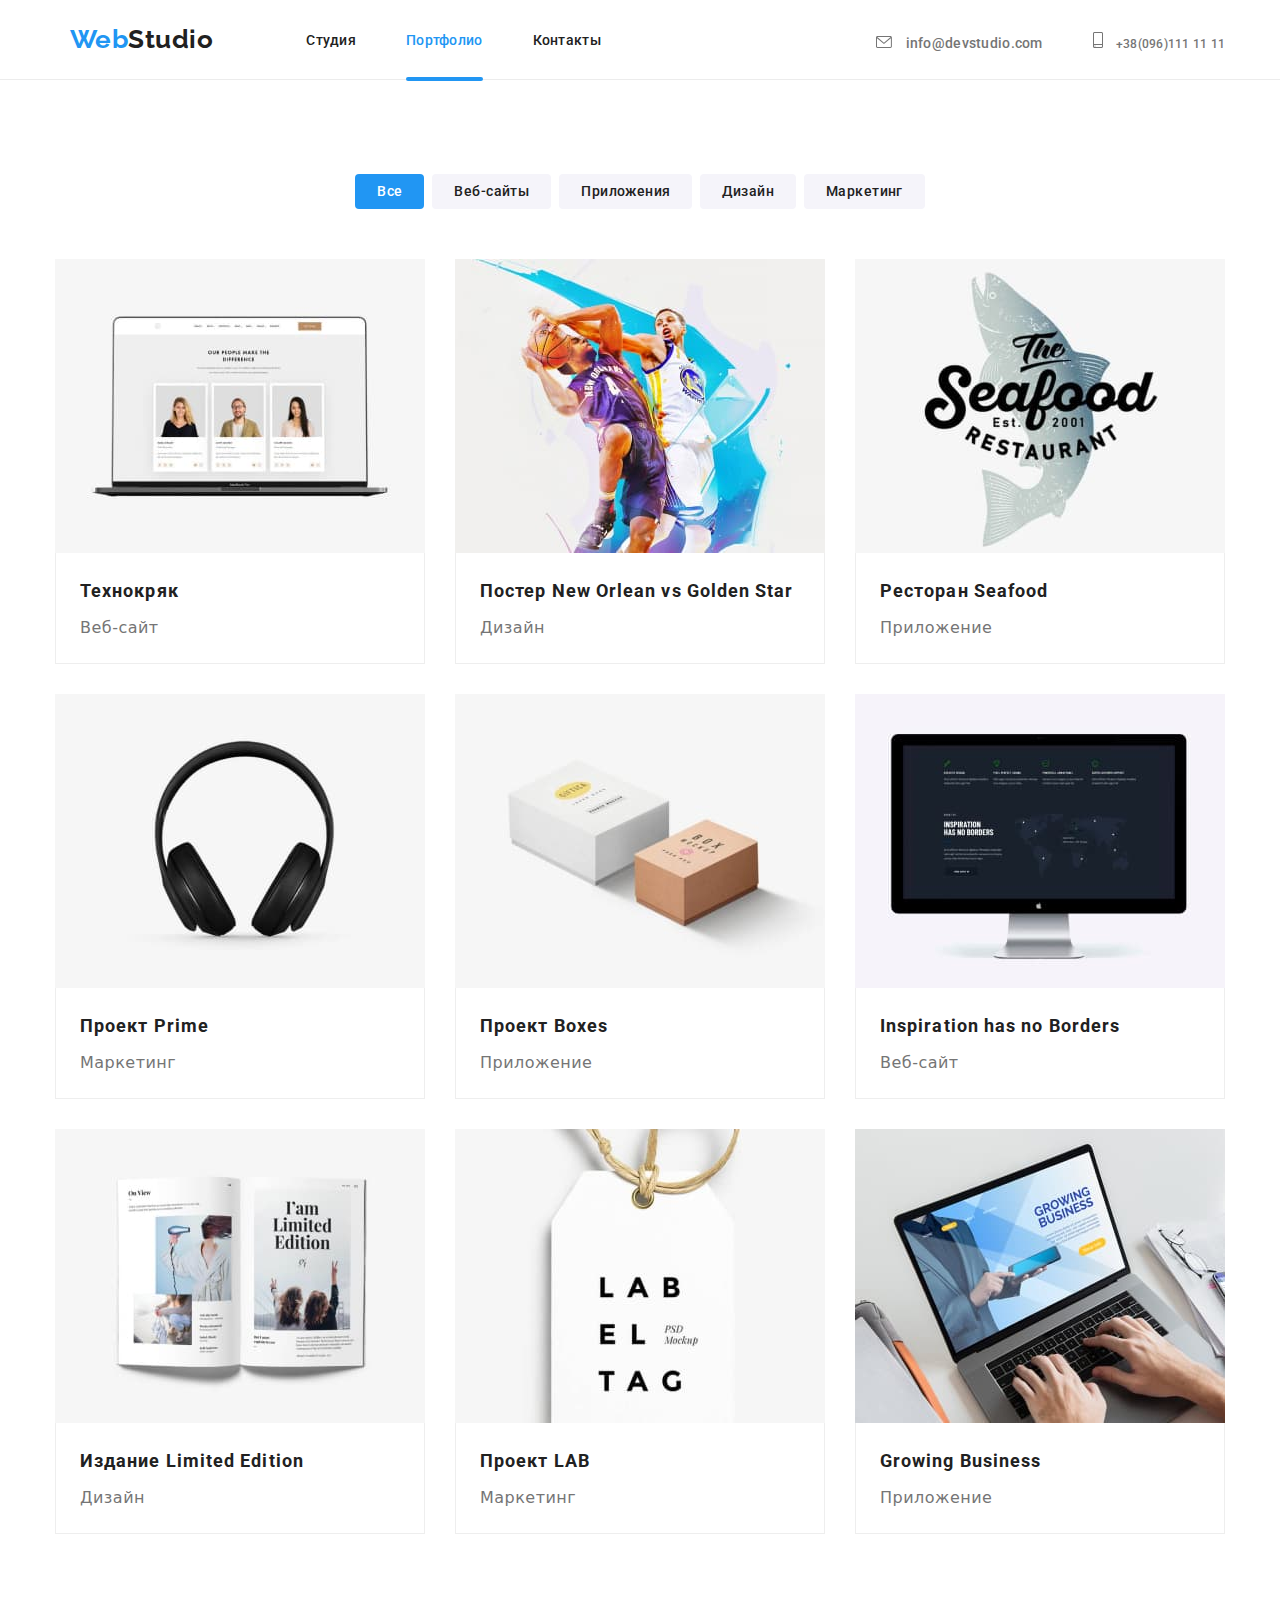
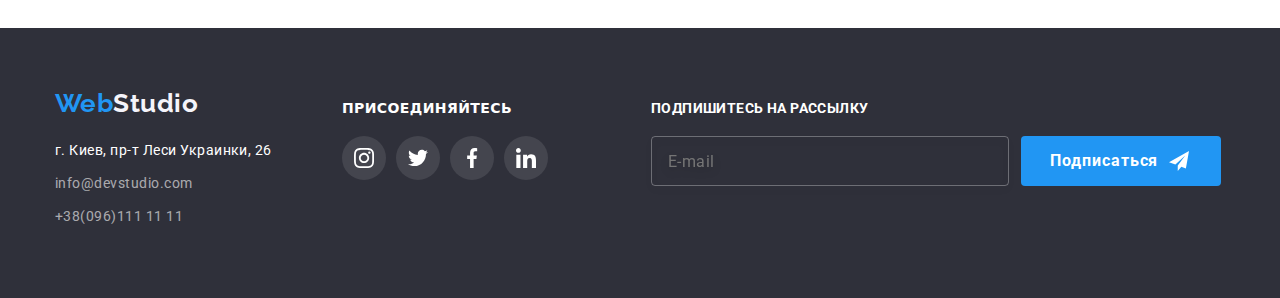
==== commit 04a1ba9e: "vse" ====
--- a/portfolio.html
+++ b/portfolio.html
@@ -16,18 +16,13 @@
           <nav class="page-header__nav">
             <div class="position">
               <a href="" class="logo"><span class="logo-color">Web</span>Studio</a>
-              <div class="pos">
-                <button type="button" class="button__logo" data-mob-open>
+              <button type="button" class="button__logo" data-mob-open data-mobbtn>
                   <svg width="40" height="40" aria-label="mobile menu switch">
-                    <use class="icon-menu" href="./images/sprite.svg#iconmenu_open "></use>
-                  </svg>
-                </button>
-                <button type="button" class="button__logos" data-mob-close data-mobbtn>
-                  <svg width="40" height="40" aria-label="mobile menu switch">
-                    <use class="icon-cross" href="./images/sprite.svg#iconmenu_close"></use>
-                  </svg>
-                </button>
-              </div>
+                  <use class="icon-menu" href="./images/sprite.svg#iconmenu_open " ></use>
+                  <use class="icon-cross" href="./images/sprite.svg#iconmenu_close" ></use>
+                  </svg>
+              </button>
+
             </div>
             <div class="page-header__menu" data-mob>
               <ul class="page-header__list page-header__list--nav">
--- a/css/styles.min.css
+++ b/css/styles.min.css
@@ -1 +1 @@
-@import"https://fonts.googleapis.com/css2?family=Raleway:wght@700&family=Roboto:wght@400;500;700;900&display=swap";:root{--primary-white-color: #ffffff;--title-text-color: #212121;--accent-color: #2196f3;--text-color: #757575;--background-color-wan: #2f303a;--backgroynd-color-two: #f5f4fa;--border-color: #ececec;--oformleni-color: #afb1b8}body{color:var(--title-text-color);font-family:Roboto,sans-serif;letter-spacing:.03em;margin:0;padding:0}ul{margin:0;padding:0;list-style-type:none}h1,h2,h3,h4,p{margin:0;padding:0}img{width:100%;height:auto;-o-object-fit:contain;object-fit:contain}.container{margin-right:auto;margin-left:auto;padding-left:15px;padding-right:15px;margin:0 auto}@media screen and (min-width: 480px){.container{width:450px}}@media screen and (min-width: 768px){.container{width:738px}}@media screen and (min-width: 1200px){.container{width:1170px}}.section{padding-bottom:94px}.section-title{font-family:"Roboto";font-weight:700;font-size:36px;line-height:42px;text-align:center;letter-spacing:.03em;color:var(--title-text-color)}/*! modern-normalize v1.1.0 | MIT License | https://github.com/sindresorhus/modern-normalize */html{line-height:1.15;-webkit-text-size-adjust:100%;-moz-tab-size:4;-o-tab-size:4;tab-size:4}body{margin:0;font-family:system-ui,-apple-system,"Segoe UI",Roboto,Helvetica,Arial,sans-serif,"Apple Color Emoji","Segoe UI Emoji"}hr{height:0;color:inherit}abbr[title]{-webkit-text-decoration:underline dotted;text-decoration:underline dotted}b,strong{font-weight:bolder}code,kbd,samp,pre{font-family:ui-monospace,SFMono-Regular,Consolas,"Liberation Mono",Menlo,monospace;font-size:1em}small{font-size:80%}sub,sup{font-size:75%;line-height:0;position:relative;vertical-align:baseline}sub{bottom:-0.25em}sup{top:-0.5em}table{text-indent:0;border-color:inherit}button,input,optgroup,select,textarea{font-family:inherit;font-size:100%;line-height:1.15;margin:0}button,select{text-transform:none}button,[type=button],[type=reset],[type=submit]{-webkit-appearance:button}::-moz-focus-inner{border-style:none;padding:0}:-moz-focusring{outline:1px dotted ButtonText}:-moz-ui-invalid{box-shadow:none}legend{padding:0}progress{vertical-align:baseline}::-webkit-inner-spin-button,::-webkit-outer-spin-button{height:auto}[type=search]{-webkit-appearance:textfield;outline-offset:-2px}::-webkit-search-decoration{-webkit-appearance:none}::-webkit-file-upload-button{-webkit-appearance:button;font:inherit}summary{display:list-item}.page-header{background:var(--primary-white-color);border-bottom:1px solid var(--border-color);position:relative}.header-inner{display:block}@media screen and (max-width: 767px){.page-header__nav{display:block;position:inherit}}@media screen and (min-width: 768px){.page-header__nav{display:-webkit-box;display:-ms-flexbox;display:flex}}.pos{position:inherit}.logo{text-decoration:none;font-family:Raleway,sans-serif;color:var(--title-text-color);font-weight:700;line-height:1.17}@media screen and (max-width: 1199px){.logo{padding:26px 0;font-size:24px}}@media screen and (min-width: 1200px){.logo{display:-webkit-box;display:-ms-flexbox;display:flex;font-size:26px;padding:24px 0 25px 15px}}.logo-color{color:var(--accent-color)}.button__logo{position:absolute;display:-webkit-inline-box;display:-ms-inline-flexbox;display:inline-flex;margin:0;padding:0;border:none;background-color:rgba(0,0,0,0);padding:10px 0;right:5%;top:15%;z-index:30}@media screen and (min-width: 768px){.button__logo{display:none}}.button__logos{position:absolute;display:-webkit-inline-box;display:-ms-inline-flexbox;display:inline-flex;margin:0;padding:0;border:none;background-color:rgba(0,0,0,0);padding:10px 0;right:5%;top:15%;z-index:50}@media screen and (min-width: 768px){.button__logos{display:none}}.page-header__link{color:var(--text-color);text-decoration:none;color:var(--title-text-color);font-family:"Roboto";font-weight:500;font-size:14px;line-height:1.14;letter-spacing:.02em;text-decoration:none;-webkit-transition:color 250ms cubic-bezier(0.4, 0, 0.2, 1);transition:color 250ms cubic-bezier(0.4, 0, 0.2, 1)}@media screen and (max-width: 767px){.page-header__link{font-size:40px;line-height:1.175}}@media screen and (min-width: 1200px){.page-header__link{font-size:14px;line-height:1.17}}.page-header__link:hover{color:var(--accent-color);-webkit-transition:color 250ms cubic-bezier(0.4, 0, 0.2, 1);transition:color 250ms cubic-bezier(0.4, 0, 0.2, 1)}.page-header__link:focus{color:var(--accent-color);outline:1px solid var(--accent-color);-webkit-transition:color 250ms cubic-bezier(0.4, 0, 0.2, 1);transition:color 250ms cubic-bezier(0.4, 0, 0.2, 1)}@media screen and (min-width: 768px){.page-header__link--mail,.page-header__link--tell{font-size:12px;line-height:1.16}}@media screen and (min-width: 1200px){.page-header__link--mail,.page-header__link--tell{font-size:14px;line-height:1.14}}.page-header__link:focus .page-header__icon--tell{fill:var(--accent-color);-webkit-transition:fill 250ms cubic-bezier(0.4, 0, 0.2, 1);transition:fill 250ms cubic-bezier(0.4, 0, 0.2, 1)}.button__logos .icon-cross{display:none}.button__logos.is-open .icon-cross{display:block}.button__logo .icon-menu{display:block}.button__logo.is-open .icon-menu{display:none}.button__logo:hover:focus .icon-menu{fill:#2196f3}.button__logo:hover:focus .icon-cross{fill:#2196f3}.button__logos:hover:focus .icon-menu{fill:#2196f3}.button__logos:hover:focus .icon-cross{fill:#2196f3}@media screen and (max-width: 767px){.page-header__link--mail{font-size:24px;line-height:1.166}}@media screen and (max-width: 767px){.page-header__link--tell{font-size:34px;line-height:1.176;padding-bottom:32px}}@media screen and (min-width: 1200px){.page-header__link--tell{font-size:12px;line-height:1.16}}.page-header__list{display:-webkit-box;display:-ms-flexbox;display:flex;font-family:"Roboto";font-weight:500;font-size:14px;line-height:1.14;text-decoration:none}@media screen and (max-width: 767px){.page-header__list{display:block;text-align:left}}@media screen and (max-width: 767px){.page-header__item--nav:not(:last-child){margin-bottom:32px}}@media screen and (min-width: 768px){.page-header__item--nav:not(:last-child){margin-left:0;margin-right:50px}}@media screen and (max-width: 767px){.page-header__item--contact:not(:last-child){font-size:34px;line-height:40px;margin-bottom:1.17;padding-bottom:32px}}@media screen and (min-width: 768px)and (max-width: 1199px){.page-header__item--contact:not(:last-child){margin-bottom:10px}}@media screen and (min-width: 1200px){.page-header__item--contact:not(:last-child){margin-left:0;margin-right:50px}}.position{display:-webkit-box;display:-ms-flexbox;display:flex;-webkit-box-align:center;-ms-flex-align:center;align-items:center;-webkit-box-pack:justify;-ms-flex-pack:justify;justify-content:space-between}@media screen and (max-width: 767px){.page-header__menu{display:none}}@media screen and (min-width: 768px){.page-header__menu{width:100%;display:-webkit-box;display:-ms-flexbox;display:flex;-webkit-box-pack:justify;-ms-flex-pack:justify;justify-content:space-between}}.page-header__menu.is-hidden{display:block}@media screen and (max-width: 767px){.page-header__menu.is-hidden{position:absolute;top:0;left:0;width:100%;background-color:#fff;text-align:center;display:block;z-index:30}}@media screen and (min-width: 768px){.page-header__menu.is-hidden{display:-webkit-box;display:-ms-flexbox;display:flex;-webkit-box-align:center;-ms-flex-align:center;align-items:center;-webkit-box-pack:justify;-ms-flex-pack:justify;justify-content:space-between}}@media screen and (max-width: 767px){.page-header__list--nav{padding-top:48px;padding-left:40px;padding-bottom:40%}}@media screen and (min-width: 768px)and (max-width: 1199px){.page-header__list--nav{margin-left:88px;padding-top:32px}}@media screen and (min-width: 1200px){.page-header__list--nav{margin-left:93px;padding-top:32px}}.page-header__list--contact{position:relative}@media screen and (max-width: 767px){.page-header__list--contact{display:none}}@media screen and (min-width: 768px)and (max-width: 1199px){.page-header__list--contact{display:block;padding-top:21px}}@media screen and (min-width: 1200px){.page-header__list--contact{display:-webkit-inline-box;display:-ms-inline-flexbox;display:inline-flex;-webkit-box-pack:end;-ms-flex-pack:end;justify-content:flex-end;-webkit-box-align:baseline;-ms-flex-align:baseline;align-items:baseline;padding-top:32px}}.page-header__list--mobile{padding:0 0 64px 40px}@media screen and (min-width: 768px){.page-header__list--mobile{display:none}}.page-header__link--active{position:relative;color:var(--accent-color)}@media screen and (min-width: 768px){.page-header__link--active::after{display:block;position:absolute;content:"";top:45px;width:100%;height:4px;border-radius:2px;background-color:var(--accent-color);-webkit-transition:background-color 250ms cubic-bezier(0.4, 0, 0.2, 1);transition:background-color 250ms cubic-bezier(0.4, 0, 0.2, 1)}}@media screen and (max-width: 767px){.page-header__icon--mail{display:none}}@media screen and (min-width: 768px){.page-header__icon--mail{width:16px;height:12px;margin-right:10px}}@media screen and (max-width: 767px){.page-header__icon--tell{display:none}}@media screen and (min-width: 768px){.page-header__icon--tell{width:10px;height:16px;margin-right:10px}}.page-header__item{color:var(--background-color-wan);-webkit-box-pack:space-evenly;-ms-flex-pack:space-evenly;justify-content:space-evenly;fill:var(--text-color);-webkit-transition:fill 250ms cubic-bezier(0.4, 0, 0.2, 1);transition:fill 250ms cubic-bezier(0.4, 0, 0.2, 1)}.page-header__item:hover,.page-header__item:focus{fill:var(--accent-color);-webkit-transition:fill 250ms cubic-bezier(0.4, 0, 0.2, 1);transition:fill 250ms cubic-bezier(0.4, 0, 0.2, 1)}.button{color:#757575;font-family:Roboto,sans-serif;font-weight:500;font-size:14px;line-height:1.63;letter-spacing:.03em;text-decoration:none;-webkit-transition:color 250ms cubic-bezier(0.4, 0, 0.2, 1);transition:color 250ms cubic-bezier(0.4, 0, 0.2, 1);padding:10px 32px 10px 32px}.button:hover{color:var(--accent-color);-webkit-transition:color 250ms cubic-bezier(0.4, 0, 0.2, 1);transition:color 250ms cubic-bezier(0.4, 0, 0.2, 1)}.button.primary-top{color:var(--primary-white-color);background-color:var(--accent-color);border:none;border-radius:4px;font-weight:700;font-size:16px;line-height:1.88;letter-spacing:.06em}.button.primary-top:hover{-webkit-box-shadow:0px 4px 4px rgba(0,0,0,.15);box-shadow:0px 4px 4px rgba(0,0,0,.15);-webkit-transition:-webkit-box-shadow 250ms cubic-bezier(0.4, 0, 0.2, 1);transition:-webkit-box-shadow 250ms cubic-bezier(0.4, 0, 0.2, 1);transition:box-shadow 250ms cubic-bezier(0.4, 0, 0.2, 1);transition:box-shadow 250ms cubic-bezier(0.4, 0, 0.2, 1), -webkit-box-shadow 250ms cubic-bezier(0.4, 0, 0.2, 1)}.page-header__list-social{font-family:"Roboto";font-style:normal;font-weight:500;font-size:18px;line-height:1.22;letter-spacing:.02em;display:-webkit-box;display:-ms-flexbox;display:flex;padding-left:40px;padding-bottom:48px}@media screen and (min-width: 768px){.page-header__list-social{display:none}}.page-header__item-social{padding-right:10px}.social-border{color:#2196f3;text-decoration:none}.page-header__item-social:nth-last-child(n+2) .social-border{padding-right:10px;border-right:1px solid rgba(33,33,33,.2)}.hero__section{margin-left:auto;margin-right:auto;background-size:cover;background-position:center;background-repeat:no-repeat;display:-webkit-box;display:-ms-flexbox;display:flex;-webkit-box-align:center;-ms-flex-align:center;align-items:center;text-align:center;position:relative}@media screen and (min-width: 1200px){.hero__section{max-width:1600px;height:600px;background-image:-webkit-gradient(linear, left top, right top, from(rgba(47, 48, 58, 0.4)), to(rgba(47, 48, 58, 0.4))),url("../images/laptop/header-img.jpg");background-image:linear-gradient(to right, rgba(47, 48, 58, 0.4), rgba(47, 48, 58, 0.4)),url("../images/laptop/header-img.jpg")}}@media screen and (min-width: 1200px)and (min-device-pixel-ratio: 2),screen and (min-width: 1200px)and (-webkit-min-device-pixel-ratio: 2),screen and (min-width: 1200px)and (min-resolution: 192dpi),screen and (min-width: 1200px)and (min-resolution: 2dppx){.hero__section{background-image:-webkit-gradient(linear, left top, right top, from(rgba(47, 48, 58, 0.4)), to(rgba(47, 48, 58, 0.4))),url("../images/laptop/header-img@2x.jpg");background-image:linear-gradient(to right, rgba(47, 48, 58, 0.4), rgba(47, 48, 58, 0.4)),url("../images/laptop/header-img@2x.jpg")}}@media screen and (max-width: 1199px){.hero__section{max-width:1199px;height:400px;background-image:-webkit-gradient(linear, left top, right top, from(rgba(47, 48, 58, 0.4)), to(rgba(47, 48, 58, 0.4))),url("../images/tablet/Header-img.jpg");background-image:linear-gradient(to right, rgba(47, 48, 58, 0.4), rgba(47, 48, 58, 0.4)),url("../images/tablet/Header-img.jpg")}}@media screen and (max-width: 1199px)and (min-device-pixel-ratio: 2),screen and (max-width: 1199px)and (-webkit-min-device-pixel-ratio: 2),screen and (max-width: 1199px)and (min-resolution: 192dpi),screen and (max-width: 1199px)and (min-resolution: 2dppx){.hero__section{background-image:-webkit-gradient(linear, left top, right top, from(rgba(47, 48, 58, 0.4)), to(rgba(47, 48, 58, 0.4))),url("../images/tablet/Header-img@2x.jpg");background-image:linear-gradient(to right, rgba(47, 48, 58, 0.4), rgba(47, 48, 58, 0.4)),url("../images/tablet/Header-img@2x.jpg")}}@media screen and (max-width: 767px){.hero__section{background-image:-webkit-gradient(linear, left top, right top, from(rgba(47, 48, 58, 0.4)), to(rgba(47, 48, 58, 0.4))),url("../images/mobile/Header-img.jpg");background-image:linear-gradient(to right, rgba(47, 48, 58, 0.4), rgba(47, 48, 58, 0.4)),url("../images/mobile/Header-img.jpg")}}@media screen and (max-width: 767px)and (min-device-pixel-ratio: 2),screen and (max-width: 767px)and (-webkit-min-device-pixel-ratio: 2),screen and (max-width: 767px)and (min-resolution: 192dpi),screen and (max-width: 767px)and (min-resolution: 2dppx){.hero__section{background-image:-webkit-gradient(linear, left top, right top, from(rgba(47, 48, 58, 0.4)), to(rgba(47, 48, 58, 0.4))),url("../images/mobile/Header-img@2x.jpg");background-image:linear-gradient(to right, rgba(47, 48, 58, 0.4), rgba(47, 48, 58, 0.4)),url("../images/mobile/Header-img@2x.jpg")}}@media screen and (max-width: 1200px){.container__hero{padding:200px 0}}@media screen and (max-width: 1199px){.container__hero{padding:118px 0}}.hero__title{color:var(--primary-white-color);font-family:Roboto;font-weight:900;font-size:44px;line-height:1.36;text-align:center;letter-spacing:.06em;text-transform:uppercase;margin-bottom:30px}@media screen and (max-width: 1199px){.hero__title{font-size:26px;line-height:1.61}}@media screen and (max-width: 1199px){.backdrop{position:fixed;top:0;left:0;width:100%;height:100%;background:rgba(0,0,0,.2);padding:30px 15px;overflow-y:scroll}}@media screen and (min-width: 1200px){.backdrop{position:fixed;top:0;left:0;width:100%;height:100%;background:rgba(0,0,0,.2);padding:50px 30px;overflow-y:scroll}}.backdrop.is-hidden{opacity:0;pointer-events:none}.modal{-webkit-transform:translate(-50%, -50%);transform:translate(-50%, -50%);border-radius:14px;background-color:var(--primary-white-color);padding:40px 40px}@media screen and (max-width: 520px){.modal{margin-top:93px;position:fixed;top:45%;left:46%;min-width:75%;margin:93px 15px 50px 15px}}@media screen and (min-width: 521px)and (max-width: 1199px){.modal{margin-top:93px;position:fixed;top:300px;left:50%;width:370px}}@media screen and (min-width: 1200px){.modal{margin-top:203px;position:absolute;top:208px;left:50%;min-width:528px}}@media screen and (min-width: 1200px){.feature{padding-top:30px;padding-bottom:30px}}@media screen and (max-width: 1199px){.feature{padding-top:60px;padding-bottom:60px}}.feature__title{visibility:hidden;margin-bottom:-30px}@media screen and (min-width: 480px){.feature__list{display:block}}@media screen and (min-width: 768px){.feature__list{display:-webkit-box;display:-ms-flexbox;display:flex;-ms-flex-wrap:wrap;flex-wrap:wrap;margin:-15px}}@media screen and (min-width: 1200px){.feature__list{display:-webkit-box;display:-ms-flexbox;display:flex;-ms-flex-wrap:wrap;flex-wrap:wrap;margin:-15px}}.feature__list--title{font-family:"Roboto";font-weight:700;font-size:14px;line-height:16px;letter-spacing:.03em;text-transform:uppercase;color:var(--title-text-color)}@media screen and (max-width: 767px){.feature__list--title{text-align:center}}@media screen and (max-width: 767px){.feature__item{padding-bottom:30px}}@media screen and (min-width: 768px){.feature__item{width:calc((100% - 90px)/2);margin:15px}}@media screen and (min-width: 1200px){.feature__item{width:calc((100% - 120px)/4);margin:15px}}.specifics{padding-top:30px}.feature__icon{background:var(--backgroynd-color-two);border:1px solid var(--backgroynd-color-two);border-radius:4px;display:-webkit-box;display:-ms-flexbox;display:flex;-webkit-box-align:center;-ms-flex-align:center;align-items:center;-webkit-box-pack:center;-ms-flex-pack:center;justify-content:center;-webkit-transition:border 250ms cubic-bezier(0.4, 0, 0.2, 1);transition:border 250ms cubic-bezier(0.4, 0, 0.2, 1)}.feature__icon:hover,.feature__icon:focus{border-color:var(--accent-color);-webkit-transition:border 250ms cubic-bezier(0.4, 0, 0.2, 1);transition:border 250ms cubic-bezier(0.4, 0, 0.2, 1)}@media screen and (max-width: 767px){.feature__icon{padding-top:25px;padding-bottom:25px}}@media screen and (min-width: 768px)and (max-width: 1199px){.feature__icon{padding-top:25px;padding-bottom:25px}}@media screen and (min-width: 1200px){.feature__icon{width:270px}}.feature__text{padding-top:10px;margin-bottom:9px;font-weight:400;font-size:14px;line-height:1.71;color:var(--text-color);text-transform:none}@media screen and (min-width: 1200px){.works{padding-bottom:94px;text-align:center}}@media screen and (max-width: 1199px){.works{display:none}}.works__title{margin-bottom:50px;font-family:"Roboto";font-weight:700;font-size:36px;line-height:42px;text-align:center;letter-spacing:.03em;color:var(--title-text-color)}.works__list{-webkit-box-align:center;-ms-flex-align:center;align-items:center;-webkit-box-pack:justify;-ms-flex-pack:justify;justify-content:space-between;display:-webkit-box;display:-ms-flexbox;display:flex;position:relative;z-index:-1}.works__name{position:absolute;width:370px;height:70px;top:224px;background:rgba(47,48,58,.8)}.works__name p{padding:27px 0;font-weight:700;font-size:14px;line-height:16px;text-align:center;letter-spacing:.03em;text-transform:uppercase;color:var(--primary-white-color)}.comanda{background-color:var(--backgroynd-color-two)}@media screen and (max-width: 1200px){.comanda{padding-top:60px;padding-bottom:60px}}@media screen and (min-width: 1200px){.comanda{padding-top:94px;padding-bottom:94px}}.comanda__title{margin-bottom:50px;font-family:"Roboto";font-weight:700;font-size:36px;line-height:42px;text-align:center;letter-spacing:.03em;color:var(--title-text-color)}@media screen and (max-width: 1199px){.comanda__title{font-size:28px;line-height:1.83}}@media screen and (min-width: 480px){.comanda__list{display:block}}@media screen and (min-width: 768px){.comanda__list{display:-webkit-box;display:-ms-flexbox;display:flex;-ms-flex-wrap:wrap;flex-wrap:wrap;margin:-15px}}@media screen and (min-width: 1200px){.comanda__list{display:-webkit-box;display:-ms-flexbox;display:flex;-ms-flex-wrap:wrap;flex-wrap:wrap;margin:-15px}}.comanda__item{text-align:center;background:var(--primary-white-color);-webkit-box-shadow:0px 1px 3px rgba(0,0,0,.12),0px 1px 1px rgba(0,0,0,.14),0px 2px 1px rgba(0,0,0,.2);box-shadow:0px 1px 3px rgba(0,0,0,.12),0px 1px 1px rgba(0,0,0,.14),0px 2px 1px rgba(0,0,0,.2);border-radius:0px 0px 4px 4px}@media screen and (max-width: 767px){.comanda__item:not(:last-child){margin-bottom:30px}}@media screen and (min-width: 768px){.comanda__item{width:calc((100% - 60px)/2);margin:15px}}@media screen and (min-width: 1200px){.comanda__item{width:calc((100% - 120px)/4);margin:15px}}@media screen and (max-width: 767px){.name-container{padding:30px 0 24px 0}}@media screen and (min-width: 1200px){.name-container{padding:30px 0}}.comanda__name{font-family:"Roboto";font-weight:500;font-size:16px;line-height:1.19;margin-bottom:10px;color:var(--title-text-color)}@media screen and (min-width: 768px)and (max-width: 1199px){.comanda__name{padding-top:30px}}.p-name{font-family:"Roboto";font-weight:400;font-size:16px;line-height:1.19;color:var(--text-color);padding-bottom:16px}.social__icons{fill:var(--oformleni-color)}@media screen and (max-width: 1200px){.customers{padding-top:60px;padding-bottom:60px}}@media screen and (min-width: 1200px){.customers{padding-top:94px;padding-bottom:94px}}.customers__title{font-weight:700;padding-bottom:50px;font-size:36px;line-height:42px;text-align:center;letter-spacing:.03em;color:var(--title-text-color)}@media screen and (max-width: 1199px){.customers__title{font-size:28px;line-height:32.81px;padding-bottom:30px}}.box{display:-webkit-box;display:-ms-flexbox;display:flex;-webkit-box-align:center;-ms-flex-align:center;align-items:center;-webkit-box-pack:justify;-ms-flex-pack:justify;justify-content:space-between;-ms-flex-wrap:wrap;flex-wrap:wrap;margin:-15px}@media screen and (max-width: 767px){.box__item{width:calc((100% - 60px)/2);margin:15px}}@media screen and (min-width: 768px)and (max-width: 1199px){.box__item{width:calc((100% - 90px)/3);margin:15px}}.box__link{display:-webkit-inline-box;display:-ms-inline-flexbox;display:inline-flex;-webkit-box-align:center;-ms-flex-align:center;align-items:center;-webkit-box-pack:center;-ms-flex-pack:center;justify-content:center;width:170px;height:92px;border:1px solid var(--oformleni-color);border-radius:4px;-webkit-transition:border 250ms cubic-bezier(0.4, 0, 0.2, 1);transition:border 250ms cubic-bezier(0.4, 0, 0.2, 1)}.box__link:focus,.box__link:hover{border:1px solid #2196f3;outline:0px solid var(--accent-color);-webkit-transition:border 250ms cubic-bezier(0.4, 0, 0.2, 1);transition:border 250ms cubic-bezier(0.4, 0, 0.2, 1)}@media screen and (max-width: 1199px){.box__link{width:100%}}.box__icon{fill:var(--oformleni-color);-webkit-transition:fill 250ms cubic-bezier(0.4, 0, 0.2, 1);transition:fill 250ms cubic-bezier(0.4, 0, 0.2, 1)}.box__icon:focus,.box__icon:hover{fill:var(--accent-color);-webkit-transition:fill 250ms cubic-bezier(0.4, 0, 0.2, 1);transition:fill 250ms cubic-bezier(0.4, 0, 0.2, 1)}.footer{background-color:var(--background-color-wan);padding-top:60px;padding-bottom:60px}.logotip{text-decoration:none;font-family:Raleway,sans-serif;font-weight:700;font-size:26px;line-height:1.19;color:var(--title-text-color)}@media screen and (min-width: 1200px){.logotip{display:-webkit-box;display:-ms-flexbox;display:flex}}.footer__logo--color{color:var(--accent-color)}.footer__logo{color:var(--backgroynd-color-two)}@media screen and (min-width: 767px){.footer__pozition{padding-left:15px;padding-right:15px;display:-webkit-box;display:-ms-flexbox;display:flex;-webkit-box-pack:justify;-ms-flex-pack:justify;justify-content:space-between}}.footer__address{color:var(--primary-white-color);display:block}@media screen and (max-width: 767px){.footer__address{text-align:center}}@media screen and (min-width: 768px)and (max-width: 1199px){.footer__address{text-align:center;padding-left:61px}}.address{padding-top:20px}.info{margin-bottom:9px;font-family:Roboto,sans-serif;font-weight:400;font-size:14px;line-height:1.71;color:var(--text-color)}.address__street{color:var(--primary-white-color)}.address__contact{color:rgba(255,255,255,.6)}.logo-link{-webkit-box-align:center;-ms-flex-align:center;align-items:center}@media screen and (max-width: 767px){.footer__container{display:block}}@media screen and (min-width: 768px){.footer__container{display:block}}@media screen and (min-width: 1200px){.footer__container{display:-webkit-box;display:-ms-flexbox;display:flex}}@media screen and (max-width: 767px){.social{margin-top:60px}}@media screen and (min-width: 768px)and (max-width: 1199px){.social{margin-top:5px;padding-left:165px}}@media screen and (min-width: 1200px){.social{padding-left:70px}}.social__title{color:var(--primary-white-color);font-weight:700;font-size:14px;line-height:16px;letter-spacing:.03em;text-transform:uppercase;padding-bottom:20px}@media screen and (max-width: 1199px){.social__title{display:block;text-align:center}}@media screen and (min-width: 1200px){.social__title{padding-top:12px}}.social__list{display:-webkit-box;display:-ms-flexbox;display:flex}@media screen and (min-width: 768px)and (max-width: 1199px){.social__list{padding-bottom:24px}}@media screen and (max-width: 1199px){.social__list{display:-webkit-box;display:-ms-flexbox;display:flex;-webkit-box-align:center;-ms-flex-align:center;align-items:center;-webkit-box-pack:center;-ms-flex-pack:center;justify-content:center}}@media screen and (min-width: 1200px){.social__list{display:-webkit-box;display:-ms-flexbox;display:flex;-webkit-box-pack:center;-ms-flex-pack:center;justify-content:center}}.social__item{padding-right:10px}@media screen and (min-width: 480px){.social__item{display:block;text-align:center}}@media screen and (min-width: 1200px){.social__item{display:-webkit-box;display:-ms-flexbox;display:flex;-webkit-box-pack:center;-ms-flex-pack:center;justify-content:center}}.social__link{display:-webkit-inline-box;display:-ms-inline-flexbox;display:inline-flex;-webkit-box-align:center;-ms-flex-align:center;align-items:center;-webkit-box-pack:center;-ms-flex-pack:center;justify-content:center;width:44px;height:44px;border-radius:50%;background:rgba(255,255,255,.1);-webkit-transition:background 250ms cubic-bezier(0.4, 0, 0.2, 1);transition:background 250ms cubic-bezier(0.4, 0, 0.2, 1)}.social__link:hover,.social__link:focus{background:var(--accent-color);outline:0;-webkit-transition:background 250ms cubic-bezier(0.4, 0, 0.2, 1);transition:background 250ms cubic-bezier(0.4, 0, 0.2, 1)}.social__link:hover .social__icons,.social__link:focus .social__icons{fill:var(--primary-white-color);-webkit-transition:fill 250ms cubic-bezier(0.4, 0, 0.2, 1);transition:fill 250ms cubic-bezier(0.4, 0, 0.2, 1)}.social__link:hover .social-icon-comand,.social__link:focus .social-icon-comand{fill:var(--primary-white-color);-webkit-transition:fill 250ms cubic-bezier(0.4, 0, 0.2, 1);transition:fill 250ms cubic-bezier(0.4, 0, 0.2, 1)}.social__icon{fill:var(--primary-white-color)}@media screen and (max-width: 1199px){.activ-menu{padding-top:60px;margin-right:auto;margin-left:auto}}@media scren and (min-width: 768px){.activ-menu{display:block}}@media screen and (min-width: 1200px){.activ-menu{padding-top:12px;padding-left:93px}}.subscription__title{font-family:"Roboto";font-style:normal;font-weight:700;font-size:14px;line-height:16px;letter-spacing:.03em;text-transform:uppercase;color:#fff}@media screen and (max-width: 1199px){.subscription__title{display:block;text-align:center;padding-bottom:20px}}@media screen and (min-width: 1200px){.subscription__title{display:block;padding-bottom:20px}}@media screen and (min-width: 1200px){.subscription__mailing{display:-webkit-box;display:-ms-flexbox;display:flex}}.subscription__input{height:50px;background-color:rgba(255,255,255,0);border:1px solid rgba(255,255,255,.3);-webkit-box-sizing:border-box;box-sizing:border-box;-webkit-filter:drop-shadow(0px 4px 4px rgba(0, 0, 0, 0.15));filter:drop-shadow(0px 4px 4px rgba(0, 0, 0, 0.15));border-radius:4px;font-family:"Roboto";font-style:normal;font-weight:400;font-size:16px;line-height:1.25;padding:15px 16px;display:-webkit-box;display:-ms-flexbox;display:flex;-webkit-box-align:center;-ms-flex-align:center;align-items:center;letter-spacing:.03em;color:rgba(255,255,255,.6);-webkit-transition:border 250ms cubic-bezier(0.4, 0, 0.2, 1);transition:border 250ms cubic-bezier(0.4, 0, 0.2, 1)}@media screen and (max-width: 479px){.subscription__input{width:100%}}@media screen and (min-width: 480px)and (max-width: 1199px){.subscription__input{margin-left:auto;margin-right:auto;width:450px}}@media screen and (min-width: 1200px){.subscription__input{width:358px}}.subscription__button{width:200px;height:50px;padding:10px 28px 10px 29px}@media screen and (max-width: 1199px){.subscription__button{position:relative;margin-top:20px;margin-left:auto;margin-right:auto;display:block;text-align:left}}@media screen and (min-width: 1200px){.subscription__button{position:relative;display:-webkit-box;display:-ms-flexbox;display:flex;margin-left:12px}}.subscription__icon{position:absolute;left:148px;top:15px}@media screen and (max-width: 767px){.menu{padding-top:45px;padding-bottom:40px}}@media screen and (min-width: 768px){.menu{padding-top:60px}}@media screen and (min-width: 1200px){.menu{padding-top:94px}}@media screen and (max-width: 767px){.menu__list{display:-webkit-box;display:-ms-flexbox;display:flex;-ms-flex-wrap:wrap;flex-wrap:wrap}}@media screen and (min-width: 768px){.menu__list{display:-webkit-box;display:-ms-flexbox;display:flex;-webkit-box-pack:center;-ms-flex-pack:center;justify-content:center}}@media screen and (max-width: 767px){.menu__items--padding{padding-right:10px}}.menu__items{font-weight:500;font-size:16px;line-height:1.62;text-align:center;letter-spacing:.03em;color:var(--title-text-color)}@media screen and (max-width: 767px){.menu__items{margin-top:15px}}.menu__button{color:var(--title-text-color);font-family:Roboto,sans-serif;font-weight:500;font-size:14px;line-height:1.63;letter-spacing:.03em;text-decoration:none;padding:6px 22px;border-radius:4px;border:0;background-color:var(--backgroynd-color-two);-webkit-transition:background-color 250ms,color 250ms cubic-bezier(0.4, 0, 0.2, 1);transition:background-color 250ms,color 250ms cubic-bezier(0.4, 0, 0.2, 1)}.menu__button:hover,.menu__button:focus{background-color:var(--accent-color);color:var(--primary-white-color);-webkit-box-shadow:0px 3px 1px rgba(0,0,0,.1),0px 1px 2px rgba(0,0,0,.08),0px 2px 2px rgba(0,0,0,.12);box-shadow:0px 3px 1px rgba(0,0,0,.1),0px 1px 2px rgba(0,0,0,.08),0px 2px 2px rgba(0,0,0,.12);outline:0px;-webkit-transition:background-color 250ms,color 250ms cubic-bezier(0.4, 0, 0.2, 1);transition:background-color 250ms,color 250ms cubic-bezier(0.4, 0, 0.2, 1)}.menu__button--active{background-color:var(--accent-color);color:var(--primary-white-color)}.menu__items:not(:last-child){margin-left:0;margin-right:8px}@media screen and (min-width: 768px){.services{padding-top:30px;padding-bottom:60px}}@media screen and (min-width: 1200px){.services{padding-top:50px;padding-bottom:94px}}.services__list{display:-webkit-box;display:-ms-flexbox;display:flex;-ms-flex-wrap:wrap;flex-wrap:wrap}@media screen and (max-width: 767px){.services__list{margin:0}}@media screen and (min-width: 768px){.services__list{margin:-15px}}@media screen and (min-width: 1200px){.services__list{margin:0}}.services__item{border:0px solid var(--backgroynd-color-two);-webkit-transition:-webkit-box-shadow 250ms cubic-bezier(0.4, 0, 0.2, 1);transition:-webkit-box-shadow 250ms cubic-bezier(0.4, 0, 0.2, 1);transition:box-shadow 250ms cubic-bezier(0.4, 0, 0.2, 1);transition:box-shadow 250ms cubic-bezier(0.4, 0, 0.2, 1), -webkit-box-shadow 250ms cubic-bezier(0.4, 0, 0.2, 1)}.services__item:hover .services__fon{-webkit-transform:translateY(-100%);transform:translateY(-100%);opacity:1;-webkit-transition:-webkit-transform 250ms cubic-bezier(0.4, 0, 0.2, 1);transition:-webkit-transform 250ms cubic-bezier(0.4, 0, 0.2, 1);transition:transform 250ms cubic-bezier(0.4, 0, 0.2, 1);transition:transform 250ms cubic-bezier(0.4, 0, 0.2, 1), -webkit-transform 250ms cubic-bezier(0.4, 0, 0.2, 1)}.services__item:hover,.services__item:focus{-webkit-box-shadow:0px 3px 1px rgba(0,0,0,.1),0px 1px 2px rgba(0,0,0,.08),0px 2px 2px rgba(0,0,0,.12);box-shadow:0px 3px 1px rgba(0,0,0,.1),0px 1px 2px rgba(0,0,0,.08),0px 2px 2px rgba(0,0,0,.12);-webkit-transition:-webkit-box-shadow 250ms cubic-bezier(0.4, 0, 0.2, 1);transition:-webkit-box-shadow 250ms cubic-bezier(0.4, 0, 0.2, 1);transition:box-shadow 250ms cubic-bezier(0.4, 0, 0.2, 1);transition:box-shadow 250ms cubic-bezier(0.4, 0, 0.2, 1), -webkit-box-shadow 250ms cubic-bezier(0.4, 0, 0.2, 1)}@media screen and (max-width: 767px){.services__item:not(:last-child){margin-bottom:30px}}@media screen and (max-width: 767px){.services__item{width:100%}}@media screen and (min-width: 768px)and (max-width: 1199px){.services__item{width:calc((100% - 60px)/2);margin:15px}}@media screen and (min-width: 1200px){.services__item{width:370px;margin-right:30px;margin-bottom:30px}}.services__item img{display:block}@media screen and (min-width: 768px)and (max-width: 1199px){.services__item:nth-last-child(1){margin-bottom:0}}@media screen and (min-width: 1200px){.services__item:nth-child(3n){margin-right:0}.services__item:nth-last-child(-n+3){margin-bottom:0}}.services__link{text-decoration:none;position:relative}.services__picture{position:relative;overflow:hidden}.services__fon{position:absolute;top:100%;left:0;width:100%;height:100%;background:rgba(33,150,243,.9);opacity:1;-webkit-transition:-webkit-transform 250ms cubic-bezier(0.4, 0, 0.2, 1);transition:-webkit-transform 250ms cubic-bezier(0.4, 0, 0.2, 1);transition:transform 250ms cubic-bezier(0.4, 0, 0.2, 1);transition:transform 250ms cubic-bezier(0.4, 0, 0.2, 1), -webkit-transform 250ms cubic-bezier(0.4, 0, 0.2, 1)}.services__info{padding:63px 24px;font-weight:400;font-size:18px;line-height:1.56;letter-spacing:.03em;color:var(--primary-white-color);opacity:1}.services__section{padding:20px 24px;border:1px solid #eee;border-top:0}@media screen and (min-width: 768px)and (max-width: 1199px){.services__section--padding{padding-bottom:56px}}.services__name{font-family:"Roboto";font-style:normal;font-weight:700;font-size:18px;line-height:2;letter-spacing:.06em;color:var(--title-text-color);padding-bottom:4px}.services__kind{font-weight:400;font-size:16px;line-height:1.88;letter-spacing:.03em;color:var(--text-color)}.modal__title{display:block;width:100%;margin-bottom:12px;font-family:"Roboto";font-style:normal;font-weight:700;font-size:20px;line-height:1.15;text-align:center;letter-spacing:.03em;color:#212121}@media screen and (max-width: 1199px){.modal__title{font-size:20px;line-height:1.5}}.form__field{margin-bottom:10px}.form__lable{display:-webkit-box;display:-ms-flexbox;display:flex;font-family:"Roboto";font-weight:400;font-size:12px;line-height:14px;letter-spacing:.01em;padding-bottom:4px;color:#757575}.form__input{width:100%;height:40px;padding-left:42px;border:1px solid rgba(33,33,33,.2);-webkit-box-sizing:border-box;box-sizing:border-box;border-radius:4px}.form-textarea{height:120px;padding:12px 16px;resize:none;font-family:"Roboto";font-style:normal;font-weight:400;font-size:14px;line-height:16px;letter-spacing:.01em;color:rgba(117,117,117,.5)}.form__field.checkbox{display:block;margin-bottom:30px}.form__lable--check{padding-left:36px}.visually{position:absolute;width:1px;height:1px;overflow:hidden;clip:rect(0 0 0 0)}.form__check--box{position:absolute;width:16px;height:15px;margin-left:-23px;margin-top:2px;border-radius:2px;-webkit-box-shadow:0 0 0 2px #212121;box-shadow:0 0 0 2px #212121}.form__input--check:checked+.form__check--box{-webkit-box-shadow:0 0 0 2px #2196f3;box-shadow:0 0 0 2px #2196f3;background-image:url("../svg/checked.svg");background-position:50% 50%;background-repeat:no-repeat;background-color:var(--accent-color)}.form__lable--check{font-style:normal;font-weight:400;font-size:14px;line-height:1.71;letter-spacing:.03em;color:#757575;padding-left:12px}@media screen and (max-width: 1199px){.form__lable--check{font-size:12px;line-height:1.16}}.form__link{color:var(--accent-color);font-weight:400;text-decoration:underline}.form__button{font-family:inherit;height:50px;width:200px}.close{position:absolute;top:8px;right:8px;padding:0;border:none;background-color:var(--primary-white-color);-webkit-box-sizing:border-box;box-sizing:border-box;-webkit-transition:stroke 250ms,fill 250ms cubic-bezier(0.4, 0, 0.2, 1);transition:stroke 250ms,fill 250ms cubic-bezier(0.4, 0, 0.2, 1)}.close:hover{fill:var(--accent-color);stroke:var(--accent-color);-webkit-transition:stroke 250ms,fill 250ms cubic-bezier(0.4, 0, 0.2, 1);transition:stroke 250ms,fill 250ms cubic-bezier(0.4, 0, 0.2, 1)}.form__field{position:relative}.form__field:focus{background:var(--accent-color);outline:0;fill:#2196f3;-webkit-transition:fill 250ms,background 250ms cubic-bezier(0.4, 0, 0.2, 1);transition:fill 250ms,background 250ms cubic-bezier(0.4, 0, 0.2, 1)}.form__icon{position:absolute;left:12px;top:50%;fill:var(--title-text-color);-webkit-transition:fill 250ms cubic-bezier(0.4, 0, 0.2, 1);transition:fill 250ms cubic-bezier(0.4, 0, 0.2, 1)}.form__input:focus{border:1px solid #2196f3;fill:var(var(--accent-color));-webkit-transition:fill 250ms cubic-bezier(0.4, 0, 0.2, 1);transition:fill 250ms cubic-bezier(0.4, 0, 0.2, 1)}.form__input:focus:focus,.form__input:focus:focus+.form__icon{outline:0;-webkit-transition:background,fill 250ms cubic-bezier(0.4, 0, 0.2, 1);transition:background,fill 250ms cubic-bezier(0.4, 0, 0.2, 1);fill:#2196f3}.footer{background-color:var(--background-color-wan);padding-top:60px;padding-bottom:60px}.logotip{text-decoration:none;font-family:Raleway,sans-serif;font-weight:700;font-size:26px;line-height:1.19;color:var(--title-text-color)}@media screen and (min-width: 1200px){.logotip{display:-webkit-box;display:-ms-flexbox;display:flex}}.footer__logo--color{color:var(--accent-color)}.footer__logo{color:var(--backgroynd-color-two)}@media screen and (min-width: 767px){.footer__pozition{padding-left:15px;padding-right:15px;display:-webkit-box;display:-ms-flexbox;display:flex;-webkit-box-pack:justify;-ms-flex-pack:justify;justify-content:space-between}}.footer__address{color:var(--primary-white-color);display:block}@media screen and (max-width: 767px){.footer__address{text-align:center}}@media screen and (min-width: 768px)and (max-width: 1199px){.footer__address{text-align:center;padding-left:61px}}.address{padding-top:20px}.info{margin-bottom:9px;font-family:Roboto,sans-serif;font-weight:400;font-size:14px;line-height:1.71;color:var(--text-color)}.address__street{color:var(--primary-white-color)}.address__contact{color:rgba(255,255,255,.6)}.logo-link{-webkit-box-align:center;-ms-flex-align:center;align-items:center}@media screen and (max-width: 767px){.footer__container{display:block}}@media screen and (min-width: 768px){.footer__container{display:block}}@media screen and (min-width: 1200px){.footer__container{display:-webkit-box;display:-ms-flexbox;display:flex}}@media screen and (max-width: 767px){.social{margin-top:60px}}@media screen and (min-width: 768px)and (max-width: 1199px){.social{margin-top:5px;padding-left:165px}}@media screen and (min-width: 1200px){.social{padding-left:70px}}.social__title{color:var(--primary-white-color);font-weight:700;font-size:14px;line-height:16px;letter-spacing:.03em;text-transform:uppercase;padding-bottom:20px}@media screen and (max-width: 1199px){.social__title{display:block;text-align:center}}@media screen and (min-width: 1200px){.social__title{padding-top:12px}}.social__list{display:-webkit-box;display:-ms-flexbox;display:flex}@media screen and (min-width: 768px)and (max-width: 1199px){.social__list{padding-bottom:24px}}@media screen and (max-width: 1199px){.social__list{display:-webkit-box;display:-ms-flexbox;display:flex;-webkit-box-align:center;-ms-flex-align:center;align-items:center;-webkit-box-pack:center;-ms-flex-pack:center;justify-content:center}}@media screen and (min-width: 1200px){.social__list{display:-webkit-box;display:-ms-flexbox;display:flex;-webkit-box-pack:center;-ms-flex-pack:center;justify-content:center}}.social__item{padding-right:10px}@media screen and (min-width: 480px){.social__item{display:block;text-align:center}}@media screen and (min-width: 1200px){.social__item{display:-webkit-box;display:-ms-flexbox;display:flex;-webkit-box-pack:center;-ms-flex-pack:center;justify-content:center}}.social__link{display:-webkit-inline-box;display:-ms-inline-flexbox;display:inline-flex;-webkit-box-align:center;-ms-flex-align:center;align-items:center;-webkit-box-pack:center;-ms-flex-pack:center;justify-content:center;width:44px;height:44px;border-radius:50%;background:rgba(255,255,255,.1);-webkit-transition:background 250ms cubic-bezier(0.4, 0, 0.2, 1);transition:background 250ms cubic-bezier(0.4, 0, 0.2, 1)}.social__link:hover,.social__link:focus{background:var(--accent-color);outline:0;-webkit-transition:background 250ms cubic-bezier(0.4, 0, 0.2, 1);transition:background 250ms cubic-bezier(0.4, 0, 0.2, 1)}.social__link:hover .social__icons,.social__link:focus .social__icons{fill:var(--primary-white-color);-webkit-transition:fill 250ms cubic-bezier(0.4, 0, 0.2, 1);transition:fill 250ms cubic-bezier(0.4, 0, 0.2, 1)}.social__link:hover .social-icon-comand,.social__link:focus .social-icon-comand{fill:var(--primary-white-color);-webkit-transition:fill 250ms cubic-bezier(0.4, 0, 0.2, 1);transition:fill 250ms cubic-bezier(0.4, 0, 0.2, 1)}.social__icon{fill:var(--primary-white-color)}@media screen and (max-width: 1199px){.activ-menu{padding-top:60px;margin-right:auto;margin-left:auto}}@media scren and (min-width: 768px){.activ-menu{display:block}}@media screen and (min-width: 1200px){.activ-menu{padding-top:12px;padding-left:93px}}.subscription__title{font-family:"Roboto";font-style:normal;font-weight:700;font-size:14px;line-height:16px;letter-spacing:.03em;text-transform:uppercase;color:#fff}@media screen and (max-width: 1199px){.subscription__title{display:block;text-align:center;padding-bottom:20px}}@media screen and (min-width: 1200px){.subscription__title{display:block;padding-bottom:20px}}@media screen and (min-width: 1200px){.subscription__mailing{display:-webkit-box;display:-ms-flexbox;display:flex}}.subscription__input{height:50px;background-color:rgba(255,255,255,0);border:1px solid rgba(255,255,255,.3);-webkit-box-sizing:border-box;box-sizing:border-box;-webkit-filter:drop-shadow(0px 4px 4px rgba(0, 0, 0, 0.15));filter:drop-shadow(0px 4px 4px rgba(0, 0, 0, 0.15));border-radius:4px;font-family:"Roboto";font-style:normal;font-weight:400;font-size:16px;line-height:1.25;padding:15px 16px;display:-webkit-box;display:-ms-flexbox;display:flex;-webkit-box-align:center;-ms-flex-align:center;align-items:center;letter-spacing:.03em;color:rgba(255,255,255,.6);-webkit-transition:border 250ms cubic-bezier(0.4, 0, 0.2, 1);transition:border 250ms cubic-bezier(0.4, 0, 0.2, 1)}@media screen and (max-width: 479px){.subscription__input{width:100%}}@media screen and (min-width: 480px)and (max-width: 1199px){.subscription__input{margin-left:auto;margin-right:auto;width:450px}}@media screen and (min-width: 1200px){.subscription__input{width:358px}}.subscription__button{width:200px;height:50px;padding:10px 28px 10px 29px}@media screen and (max-width: 1199px){.subscription__button{position:relative;margin-top:20px;margin-left:auto;margin-right:auto;display:block;text-align:left}}@media screen and (min-width: 1200px){.subscription__button{position:relative;display:-webkit-box;display:-ms-flexbox;display:flex;margin-left:12px}}.subscription__icon{position:absolute;left:148px;top:15px}/*# sourceMappingURL=styles.min.css.map */+@import"https://fonts.googleapis.com/css2?family=Raleway:wght@700&family=Roboto:wght@400;500;700;900&display=swap";:root{--primary-white-color: #ffffff;--title-text-color: #212121;--accent-color: #2196f3;--text-color: #757575;--background-color-wan: #2f303a;--backgroynd-color-two: #f5f4fa;--border-color: #ececec;--oformleni-color: #afb1b8}body{color:var(--title-text-color);font-family:Roboto,sans-serif;letter-spacing:.03em;margin:0;padding:0}ul{margin:0;padding:0;list-style-type:none}h1,h2,h3,h4,p{margin:0;padding:0}img{width:100%;height:auto;-o-object-fit:contain;object-fit:contain}.container{margin-right:auto;margin-left:auto;padding-left:15px;padding-right:15px;margin:0 auto}@media screen and (min-width: 480px){.container{width:450px}}@media screen and (min-width: 768px){.container{width:738px}}@media screen and (min-width: 1200px){.container{width:1170px}}.section{padding-bottom:94px}.section-title{font-family:"Roboto";font-weight:700;font-size:36px;line-height:42px;text-align:center;letter-spacing:.03em;color:var(--title-text-color)}/*! modern-normalize v1.1.0 | MIT License | https://github.com/sindresorhus/modern-normalize */html{line-height:1.15;-webkit-text-size-adjust:100%;-moz-tab-size:4;-o-tab-size:4;tab-size:4}body{margin:0;font-family:system-ui,-apple-system,"Segoe UI",Roboto,Helvetica,Arial,sans-serif,"Apple Color Emoji","Segoe UI Emoji"}hr{height:0;color:inherit}abbr[title]{-webkit-text-decoration:underline dotted;text-decoration:underline dotted}b,strong{font-weight:bolder}code,kbd,samp,pre{font-family:ui-monospace,SFMono-Regular,Consolas,"Liberation Mono",Menlo,monospace;font-size:1em}small{font-size:80%}sub,sup{font-size:75%;line-height:0;position:relative;vertical-align:baseline}sub{bottom:-0.25em}sup{top:-0.5em}table{text-indent:0;border-color:inherit}button,input,optgroup,select,textarea{font-family:inherit;font-size:100%;line-height:1.15;margin:0}button,select{text-transform:none}button,[type=button],[type=reset],[type=submit]{-webkit-appearance:button}::-moz-focus-inner{border-style:none;padding:0}:-moz-focusring{outline:1px dotted ButtonText}:-moz-ui-invalid{box-shadow:none}legend{padding:0}progress{vertical-align:baseline}::-webkit-inner-spin-button,::-webkit-outer-spin-button{height:auto}[type=search]{-webkit-appearance:textfield;outline-offset:-2px}::-webkit-search-decoration{-webkit-appearance:none}::-webkit-file-upload-button{-webkit-appearance:button;font:inherit}summary{display:list-item}.page-header{background:var(--primary-white-color);border-bottom:1px solid var(--border-color);position:relative}.header-inner{display:block}@media screen and (max-width: 767px){.page-header__nav{display:block;position:inherit}}@media screen and (min-width: 768px){.page-header__nav{display:-webkit-box;display:-ms-flexbox;display:flex}}.pos{position:inherit}.logo{text-decoration:none;font-family:Raleway,sans-serif;color:var(--title-text-color);font-weight:700;line-height:1.17}@media screen and (min-width: 1200px){.logo{display:-webkit-box;display:-ms-flexbox;display:flex;font-size:26px;padding:24px 0 25px 15px}}@media screen and (max-width: 1199px){.logo{padding:26px 0;font-size:24px}}@media screen and (max-width: 767px){.logo{padding:16px 0}}.logo-color{color:var(--accent-color)}.button__logo{display:-webkit-inline-box;display:-ms-inline-flexbox;display:inline-flex;margin:0;padding:0;border:none;background-color:rgba(0,0,0,0);padding:10px 0;right:15%;top:15%;z-index:30}@media screen and (min-width: 768px){.button__logo{display:none}}.button__logos{position:absolute;display:-webkit-inline-box;display:-ms-inline-flexbox;display:inline-flex;margin:0;padding:0;border:none;background-color:rgba(0,0,0,0);right:10px;top:10px;z-index:50}@media screen and (min-width: 768px){.button__logos{display:none}}.page-header__link{color:var(--text-color);text-decoration:none;color:var(--title-text-color);font-family:"Roboto";font-weight:500;font-size:14px;line-height:1.14;letter-spacing:.02em;text-decoration:none;-webkit-transition:color 250ms cubic-bezier(0.4, 0, 0.2, 1);transition:color 250ms cubic-bezier(0.4, 0, 0.2, 1)}@media screen and (max-width: 767px){.page-header__link{font-size:40px;line-height:1.175}}@media screen and (min-width: 1200px){.page-header__link{font-size:14px;line-height:1.17}}.page-header__link:hover{color:var(--accent-color);-webkit-transition:color 250ms cubic-bezier(0.4, 0, 0.2, 1);transition:color 250ms cubic-bezier(0.4, 0, 0.2, 1)}.page-header__link:focus{color:var(--accent-color);outline:1px solid var(--accent-color);-webkit-transition:color 250ms cubic-bezier(0.4, 0, 0.2, 1);transition:color 250ms cubic-bezier(0.4, 0, 0.2, 1)}@media screen and (min-width: 768px){.page-header__link--mail,.page-header__link--tell{font-size:12px;line-height:1.16;color:#757575}}@media screen and (min-width: 1200px){.page-header__link--mail,.page-header__link--tell{font-size:14px;line-height:1.14;color:#757575}}.page-header__link:focus .page-header__icon--tell{fill:var(--accent-color);-webkit-transition:fill 250ms cubic-bezier(0.4, 0, 0.2, 1);transition:fill 250ms cubic-bezier(0.4, 0, 0.2, 1)}.button__logo:hover:focus .icon-menu{fill:#2196f3}.button__logo:hover:focus .icon-cross{fill:#2196f3}.button__logos:hover:focus .icon-menu{fill:#2196f3}.button__logos:hover:focus .icon-cross{fill:#2196f3}@media screen and (max-width: 767px){.page-header__link--mail{font-size:24px;line-height:1.166}}@media screen and (max-width: 767px){.page-header__link--tell{font-size:34px;line-height:1.176;padding-bottom:32px}}@media screen and (min-width: 1200px){.page-header__link--tell{font-size:12px;line-height:1.16}}.page-header__list{display:-webkit-box;display:-ms-flexbox;display:flex;font-family:"Roboto";font-weight:500;font-size:14px;line-height:1.14;text-decoration:none}@media screen and (max-width: 767px){.page-header__list{display:block;text-align:left}}@media screen and (max-width: 767px){.page-header__item--nav:not(:last-child){margin-bottom:32px}}@media screen and (min-width: 768px){.page-header__item--nav:not(:last-child){margin-left:0;margin-right:50px}}@media screen and (max-width: 767px){.page-header__item--contact:not(:last-child){font-size:34px;line-height:40px;margin-bottom:1.17;padding-bottom:32px}}@media screen and (min-width: 768px)and (max-width: 1199px){.page-header__item--contact:not(:last-child){margin-bottom:10px}}@media screen and (min-width: 1200px){.page-header__item--contact:not(:last-child){margin-left:0;margin-right:50px}}.position{display:-webkit-box;display:-ms-flexbox;display:flex;-webkit-box-pack:justify;-ms-flex-pack:justify;justify-content:space-between;-webkit-box-align:center;-ms-flex-align:center;align-items:center;max-width:450px}@media screen and (max-width: 767px){.page-header__menu{display:none}}@media screen and (min-width: 768px){.page-header__menu{width:90%;display:-webkit-box;display:-ms-flexbox;display:flex;-webkit-box-pack:justify;-ms-flex-pack:justify;justify-content:space-between}}.page-header__menu.is-hidden{display:block}@media screen and (max-width: 767px){.page-header__menu.is-hidden{position:absolute;top:0;left:0;width:100%;background-color:#fff;text-align:center;display:block;z-index:30;overflow-y:scroll}}@media screen and (min-width: 768px){.page-header__menu.is-hidden{display:-webkit-box;display:-ms-flexbox;display:flex;-webkit-box-align:center;-ms-flex-align:center;align-items:center;-webkit-box-pack:justify;-ms-flex-pack:justify;justify-content:space-between}}@media screen and (max-width: 767px){.page-header__list--nav{padding-top:48px;padding-left:40px;padding-bottom:302px}}@media screen and (min-width: 768px)and (max-width: 1199px){.page-header__list--nav{margin-left:88px;padding-top:32px}}@media screen and (min-width: 1200px){.page-header__list--nav{margin-left:93px;padding-top:32px}}.page-header__list--contact{position:relative}@media screen and (max-width: 767px){.page-header__list--contact{display:none}}@media screen and (min-width: 768px)and (max-width: 1199px){.page-header__list--contact{display:block;padding-top:21px}}@media screen and (min-width: 1200px){.page-header__list--contact{display:-webkit-inline-box;display:-ms-inline-flexbox;display:inline-flex;-webkit-box-pack:end;-ms-flex-pack:end;justify-content:flex-end;-webkit-box-align:baseline;-ms-flex-align:baseline;align-items:baseline;padding-top:32px}}.page-header__list--mobile{padding:0 0 64px 40px}@media screen and (min-width: 768px){.page-header__list--mobile{display:none}}.page-header__link--active{position:relative;color:var(--accent-color)}@media screen and (min-width: 768px){.page-header__link--active::after{display:block;position:absolute;content:"";top:45px;width:100%;height:4px;border-radius:2px;background-color:var(--accent-color);-webkit-transition:background-color 250ms cubic-bezier(0.4, 0, 0.2, 1);transition:background-color 250ms cubic-bezier(0.4, 0, 0.2, 1)}}.page-header__icon--mail{color:#757575}@media screen and (max-width: 767px){.page-header__icon--mail{display:none}}@media screen and (min-width: 768px){.page-header__icon--mail{width:16px;height:12px;margin-right:10px}}.page-header__icon--tell{color:#757575}@media screen and (max-width: 767px){.page-header__icon--tell{display:none}}@media screen and (min-width: 768px){.page-header__icon--tell{width:10px;height:16px;margin-right:10px}}.page-header__item{color:var(--background-color-wan);-webkit-box-pack:space-evenly;-ms-flex-pack:space-evenly;justify-content:space-evenly;fill:var(--text-color);-webkit-transition:fill 250ms cubic-bezier(0.4, 0, 0.2, 1);transition:fill 250ms cubic-bezier(0.4, 0, 0.2, 1)}.page-header__item:hover,.page-header__item:focus{fill:var(--accent-color);-webkit-transition:fill 250ms cubic-bezier(0.4, 0, 0.2, 1);transition:fill 250ms cubic-bezier(0.4, 0, 0.2, 1)}.button{color:#757575;font-family:Roboto,sans-serif;font-weight:500;font-size:14px;line-height:1.63;letter-spacing:.03em;text-decoration:none;-webkit-transition:color 250ms cubic-bezier(0.4, 0, 0.2, 1);transition:color 250ms cubic-bezier(0.4, 0, 0.2, 1);padding:10px 32px 10px 32px}.button:hover{color:var(--accent-color);-webkit-transition:color 250ms cubic-bezier(0.4, 0, 0.2, 1);transition:color 250ms cubic-bezier(0.4, 0, 0.2, 1)}.button.primary-top{color:var(--primary-white-color);background-color:var(--accent-color);border:none;border-radius:4px;font-weight:700;font-size:16px;line-height:1.88;letter-spacing:.06em}.button.primary-top:hover{-webkit-box-shadow:0px 4px 4px rgba(0,0,0,.15);box-shadow:0px 4px 4px rgba(0,0,0,.15);-webkit-transition:-webkit-box-shadow 250ms cubic-bezier(0.4, 0, 0.2, 1);transition:-webkit-box-shadow 250ms cubic-bezier(0.4, 0, 0.2, 1);transition:box-shadow 250ms cubic-bezier(0.4, 0, 0.2, 1);transition:box-shadow 250ms cubic-bezier(0.4, 0, 0.2, 1), -webkit-box-shadow 250ms cubic-bezier(0.4, 0, 0.2, 1)}.page-header__list-social{font-family:"Roboto";font-style:normal;font-weight:500;font-size:18px;line-height:1.22;letter-spacing:.02em;display:-webkit-box;display:-ms-flexbox;display:flex;padding-left:40px;padding-bottom:48px}@media screen and (min-width: 768px){.page-header__list-social{display:none}}.page-header__item-social{padding-right:10px}.social-border{color:#2196f3;text-decoration:none}.page-header__item-social:nth-last-child(n+2) .social-border{padding-right:10px;border-right:1px solid rgba(33,33,33,.2)}.button__logos .icon-cross{display:none}.button__logos.is-open .icon-cross{display:block;z-index:55}.button__logo .icon-menu{display:block}.button__logo.is-open .icon-menu{display:none}.hero__section{margin-left:auto;margin-right:auto;background-size:cover;background-position:center;background-repeat:no-repeat;display:-webkit-box;display:-ms-flexbox;display:flex;-webkit-box-align:center;-ms-flex-align:center;align-items:center;text-align:center;position:relative}@media screen and (min-width: 1200px){.hero__section{max-width:1600px;height:600px;background-image:-webkit-gradient(linear, left top, right top, from(rgba(47, 48, 58, 0.4)), to(rgba(47, 48, 58, 0.4))),url("../images/laptop/header-img.jpg");background-image:linear-gradient(to right, rgba(47, 48, 58, 0.4), rgba(47, 48, 58, 0.4)),url("../images/laptop/header-img.jpg")}}@media screen and (min-width: 1200px)and (min-device-pixel-ratio: 2),screen and (min-width: 1200px)and (-webkit-min-device-pixel-ratio: 2),screen and (min-width: 1200px)and (min-resolution: 192dpi),screen and (min-width: 1200px)and (min-resolution: 2dppx){.hero__section{background-image:-webkit-gradient(linear, left top, right top, from(rgba(47, 48, 58, 0.4)), to(rgba(47, 48, 58, 0.4))),url("../images/laptop/header-img@2x.jpg");background-image:linear-gradient(to right, rgba(47, 48, 58, 0.4), rgba(47, 48, 58, 0.4)),url("../images/laptop/header-img@2x.jpg")}}@media screen and (max-width: 1199px){.hero__section{max-width:1199px;height:400px;background-image:-webkit-gradient(linear, left top, right top, from(rgba(47, 48, 58, 0.4)), to(rgba(47, 48, 58, 0.4))),url("../images/tablet/Header-img.jpg");background-image:linear-gradient(to right, rgba(47, 48, 58, 0.4), rgba(47, 48, 58, 0.4)),url("../images/tablet/Header-img.jpg")}}@media screen and (max-width: 1199px)and (min-device-pixel-ratio: 2),screen and (max-width: 1199px)and (-webkit-min-device-pixel-ratio: 2),screen and (max-width: 1199px)and (min-resolution: 192dpi),screen and (max-width: 1199px)and (min-resolution: 2dppx){.hero__section{background-image:-webkit-gradient(linear, left top, right top, from(rgba(47, 48, 58, 0.4)), to(rgba(47, 48, 58, 0.4))),url("../images/tablet/Header-img@2x.jpg");background-image:linear-gradient(to right, rgba(47, 48, 58, 0.4), rgba(47, 48, 58, 0.4)),url("../images/tablet/Header-img@2x.jpg")}}@media screen and (max-width: 767px){.hero__section{background-image:-webkit-gradient(linear, left top, right top, from(rgba(47, 48, 58, 0.4)), to(rgba(47, 48, 58, 0.4))),url("../images/mobile/Header-img.jpg");background-image:linear-gradient(to right, rgba(47, 48, 58, 0.4), rgba(47, 48, 58, 0.4)),url("../images/mobile/Header-img.jpg")}}@media screen and (max-width: 767px)and (min-device-pixel-ratio: 2),screen and (max-width: 767px)and (-webkit-min-device-pixel-ratio: 2),screen and (max-width: 767px)and (min-resolution: 192dpi),screen and (max-width: 767px)and (min-resolution: 2dppx){.hero__section{background-image:-webkit-gradient(linear, left top, right top, from(rgba(47, 48, 58, 0.4)), to(rgba(47, 48, 58, 0.4))),url("../images/mobile/Header-img@2x.jpg");background-image:linear-gradient(to right, rgba(47, 48, 58, 0.4), rgba(47, 48, 58, 0.4)),url("../images/mobile/Header-img@2x.jpg")}}@media screen and (max-width: 1200px){.container__hero{padding:200px 0}}@media screen and (max-width: 1199px){.container__hero{padding:118px 0}}.hero__title{color:var(--primary-white-color);font-family:Roboto;font-weight:900;font-size:44px;line-height:1.36;text-align:center;letter-spacing:.06em;text-transform:uppercase;margin-bottom:30px}@media screen and (max-width: 1199px){.hero__title{font-size:26px;line-height:1.61}}@media screen and (max-width: 1199px){.backdrop{position:fixed;top:0;left:0;width:100%;height:100%;background:rgba(0,0,0,.2);padding:30px 15px;overflow-y:scroll}}@media screen and (min-width: 1200px){.backdrop{position:fixed;top:0;left:0;width:100%;height:100%;background:rgba(0,0,0,.2);padding:50px 30px;overflow-y:scroll}}.backdrop.is-hidden{opacity:0;pointer-events:none}.modal{-webkit-transform:translate(-50%, -50%);transform:translate(-50%, -50%);border-radius:14px;background-color:var(--primary-white-color);padding:40px 40px}@media screen and (max-width: 520px){.modal{margin-top:93px;position:fixed;top:45%;left:46%;min-width:75%;margin:93px 15px 50px 15px}}@media screen and (min-width: 521px)and (max-width: 1199px){.modal{margin-top:93px;position:fixed;top:300px;left:50%;width:370px}}@media screen and (min-width: 1200px){.modal{margin-top:203px;position:absolute;top:208px;left:50%;min-width:528px}}@media screen and (min-width: 1200px){.feature{padding-top:30px;padding-bottom:30px}}@media screen and (max-width: 1199px){.feature{padding-top:60px;padding-bottom:60px}}.feature__title{visibility:hidden;margin-bottom:-30px}@media screen and (min-width: 480px){.feature__list{display:block}}@media screen and (min-width: 768px){.feature__list{display:-webkit-box;display:-ms-flexbox;display:flex;-ms-flex-wrap:wrap;flex-wrap:wrap;margin:-15px}}@media screen and (min-width: 1200px){.feature__list{display:-webkit-box;display:-ms-flexbox;display:flex;-ms-flex-wrap:wrap;flex-wrap:wrap;margin:-15px}}.feature__list--title{font-family:"Roboto";font-weight:700;font-size:14px;line-height:16px;letter-spacing:.03em;text-transform:uppercase;color:var(--title-text-color)}@media screen and (max-width: 767px){.feature__list--title{text-align:center}}@media screen and (max-width: 767px){.feature__item{padding-bottom:30px}}@media screen and (min-width: 768px){.feature__item{width:calc((100% - 90px)/2);margin:15px}}@media screen and (min-width: 1200px){.feature__item{width:calc((100% - 120px)/4);margin:15px}}.specifics{padding-top:30px}.feature__icon{background:var(--backgroynd-color-two);border:1px solid var(--backgroynd-color-two);border-radius:4px;display:-webkit-box;display:-ms-flexbox;display:flex;-webkit-box-align:center;-ms-flex-align:center;align-items:center;-webkit-box-pack:center;-ms-flex-pack:center;justify-content:center;-webkit-transition:border 250ms cubic-bezier(0.4, 0, 0.2, 1);transition:border 250ms cubic-bezier(0.4, 0, 0.2, 1)}.feature__icon:hover,.feature__icon:focus{border-color:var(--accent-color);-webkit-transition:border 250ms cubic-bezier(0.4, 0, 0.2, 1);transition:border 250ms cubic-bezier(0.4, 0, 0.2, 1)}@media screen and (max-width: 767px){.feature__icon{padding-top:25px;padding-bottom:25px}}@media screen and (min-width: 768px)and (max-width: 1199px){.feature__icon{padding-top:25px;padding-bottom:25px}}@media screen and (min-width: 1200px){.feature__icon{width:270px;padding:25px 0}}.feature__text{padding-top:10px;margin-bottom:9px;font-weight:400;font-size:14px;line-height:1.71;color:var(--text-color);text-transform:none}@media screen and (min-width: 1200px){.works{padding-bottom:94px;padding-top:94px;text-align:center}}@media screen and (max-width: 1199px){.works{display:none}}.works__title{margin-bottom:50px;font-family:"Roboto";font-weight:700;font-size:36px;line-height:42px;text-align:center;letter-spacing:.03em;color:var(--title-text-color)}.works__list{-webkit-box-align:center;-ms-flex-align:center;align-items:center;-webkit-box-pack:justify;-ms-flex-pack:justify;justify-content:space-between;display:-webkit-box;display:-ms-flexbox;display:flex;position:relative;z-index:-1}.works__name{position:absolute;width:370px;height:70px;top:224px;background:rgba(47,48,58,.8)}.works__name p{padding:27px 0;font-weight:700;font-size:14px;line-height:16px;text-align:center;letter-spacing:.03em;text-transform:uppercase;color:var(--primary-white-color)}.comanda{background-color:var(--backgroynd-color-two)}@media screen and (max-width: 1200px){.comanda{padding-top:60px;padding-bottom:60px}}@media screen and (min-width: 1200px){.comanda{padding-top:94px;padding-bottom:94px}}.comanda__title{margin-bottom:50px;font-family:"Roboto";font-weight:700;font-size:36px;line-height:42px;text-align:center;letter-spacing:.03em;color:var(--title-text-color)}@media screen and (max-width: 1199px){.comanda__title{font-size:28px;line-height:1.83}}@media screen and (min-width: 480px){.comanda__list{display:block}}@media screen and (min-width: 768px){.comanda__list{display:-webkit-box;display:-ms-flexbox;display:flex;-ms-flex-wrap:wrap;flex-wrap:wrap;margin:-15px}}@media screen and (min-width: 1200px){.comanda__list{display:-webkit-box;display:-ms-flexbox;display:flex;-ms-flex-wrap:wrap;flex-wrap:wrap;margin:-15px}}.comanda__item{text-align:center;background:var(--primary-white-color);-webkit-box-shadow:0px 1px 3px rgba(0,0,0,.12),0px 1px 1px rgba(0,0,0,.14),0px 2px 1px rgba(0,0,0,.2);box-shadow:0px 1px 3px rgba(0,0,0,.12),0px 1px 1px rgba(0,0,0,.14),0px 2px 1px rgba(0,0,0,.2);border-radius:0px 0px 4px 4px}@media screen and (max-width: 767px){.comanda__item:not(:last-child){margin-bottom:30px}}@media screen and (min-width: 768px){.comanda__item{width:calc((100% - 60px)/2);margin:15px}}@media screen and (min-width: 1200px){.comanda__item{width:calc((100% - 120px)/4);margin:15px}}@media screen and (max-width: 767px){.name-container{padding:30px 0 24px 0}}@media screen and (min-width: 1200px){.name-container{padding:30px 0}}.comanda__name{font-family:"Roboto";font-weight:500;font-size:16px;line-height:1.19;margin-bottom:10px;color:var(--title-text-color)}@media screen and (min-width: 768px)and (max-width: 1199px){.comanda__name{padding-top:30px}}.p-name{font-family:"Roboto";font-weight:400;font-size:16px;line-height:1.19;color:var(--text-color);padding-bottom:16px}.social__icons{fill:var(--oformleni-color)}@media screen and (max-width: 1200px){.customers{padding-top:60px;padding-bottom:60px}}@media screen and (min-width: 1200px){.customers{padding-top:94px;padding-bottom:94px}}.customers__title{font-weight:700;padding-bottom:50px;font-size:36px;line-height:42px;text-align:center;letter-spacing:.03em;color:var(--title-text-color)}@media screen and (max-width: 1199px){.customers__title{font-size:28px;line-height:32.81px;padding-bottom:30px}}.box{display:-webkit-box;display:-ms-flexbox;display:flex;-webkit-box-align:center;-ms-flex-align:center;align-items:center;-webkit-box-pack:justify;-ms-flex-pack:justify;justify-content:space-between;-ms-flex-wrap:wrap;flex-wrap:wrap;margin:-15px}@media screen and (max-width: 767px){.box__item{width:calc((100% - 60px)/2);margin:15px}}@media screen and (min-width: 768px)and (max-width: 1199px){.box__item{width:calc((100% - 90px)/3);margin:15px}}.box__link{display:-webkit-inline-box;display:-ms-inline-flexbox;display:inline-flex;-webkit-box-align:center;-ms-flex-align:center;align-items:center;-webkit-box-pack:center;-ms-flex-pack:center;justify-content:center;width:170px;height:92px;border:1px solid var(--oformleni-color);border-radius:4px;-webkit-transition:border 250ms cubic-bezier(0.4, 0, 0.2, 1);transition:border 250ms cubic-bezier(0.4, 0, 0.2, 1)}.box__link:focus,.box__link:hover{border:1px solid #2196f3;outline:0px solid var(--accent-color);-webkit-transition:border 250ms cubic-bezier(0.4, 0, 0.2, 1);transition:border 250ms cubic-bezier(0.4, 0, 0.2, 1)}@media screen and (max-width: 1199px){.box__link{width:100%}}.box__icon{fill:var(--oformleni-color);-webkit-transition:fill 250ms cubic-bezier(0.4, 0, 0.2, 1);transition:fill 250ms cubic-bezier(0.4, 0, 0.2, 1)}.box__icon:focus,.box__icon:hover{fill:var(--accent-color);-webkit-transition:fill 250ms cubic-bezier(0.4, 0, 0.2, 1);transition:fill 250ms cubic-bezier(0.4, 0, 0.2, 1)}.footer{background-color:var(--background-color-wan);padding-top:60px;padding-bottom:60px}.logotip{text-decoration:none;font-family:Raleway,sans-serif;font-weight:700;font-size:26px;line-height:1.19;color:var(--title-text-color)}@media screen and (min-width: 1200px){.logotip{display:-webkit-box;display:-ms-flexbox;display:flex}}.footer__logo--color{color:var(--accent-color)}.footer__logo{color:var(--backgroynd-color-two)}@media screen and (min-width: 767px){.footer__pozition{display:-webkit-box;display:-ms-flexbox;display:flex;-webkit-box-pack:justify;-ms-flex-pack:justify;justify-content:space-between}}.footer__address{color:var(--primary-white-color);display:block}@media screen and (max-width: 767px){.footer__address{text-align:center}}@media screen and (min-width: 768px)and (max-width: 1199px){.footer__address{text-align:center;padding-left:61px}}.address{padding-top:20px}.info{margin-bottom:9px;font-family:Roboto,sans-serif;font-weight:400;font-size:14px;line-height:1.71;color:var(--text-color)}.address__street{color:var(--primary-white-color)}.address__contact{color:rgba(255,255,255,.6)}.logo-link{-webkit-box-align:center;-ms-flex-align:center;align-items:center}@media screen and (max-width: 767px){.footer__container{display:block}}@media screen and (min-width: 768px){.footer__container{display:block}}@media screen and (min-width: 1200px){.footer__container{display:-webkit-box;display:-ms-flexbox;display:flex}}@media screen and (max-width: 767px){.social{margin-top:60px}}@media screen and (min-width: 768px)and (max-width: 1199px){.social{margin-top:5px;padding-left:165px}}@media screen and (min-width: 1200px){.social{padding-left:70px}}.social__title{color:var(--primary-white-color);font-weight:700;font-size:14px;line-height:16px;letter-spacing:.03em;text-transform:uppercase;padding-bottom:20px}@media screen and (max-width: 1199px){.social__title{display:block;text-align:center}}@media screen and (min-width: 1200px){.social__title{padding-top:12px}}.social__list{display:-webkit-box;display:-ms-flexbox;display:flex}@media screen and (min-width: 768px)and (max-width: 1199px){.social__list{padding-bottom:24px}}@media screen and (max-width: 1199px){.social__list{display:-webkit-box;display:-ms-flexbox;display:flex;-webkit-box-align:center;-ms-flex-align:center;align-items:center;-webkit-box-pack:center;-ms-flex-pack:center;justify-content:center}}@media screen and (min-width: 1200px){.social__list{display:-webkit-box;display:-ms-flexbox;display:flex;-webkit-box-pack:center;-ms-flex-pack:center;justify-content:center}}.social__item{padding-right:10px}@media screen and (min-width: 480px){.social__item{display:block;text-align:center}}@media screen and (min-width: 1200px){.social__item{display:-webkit-box;display:-ms-flexbox;display:flex;-webkit-box-pack:center;-ms-flex-pack:center;justify-content:center}}.social__link{display:-webkit-inline-box;display:-ms-inline-flexbox;display:inline-flex;-webkit-box-align:center;-ms-flex-align:center;align-items:center;-webkit-box-pack:center;-ms-flex-pack:center;justify-content:center;width:44px;height:44px;border-radius:50%;background:rgba(255,255,255,.1);-webkit-transition:background 250ms cubic-bezier(0.4, 0, 0.2, 1);transition:background 250ms cubic-bezier(0.4, 0, 0.2, 1)}.social__link:hover,.social__link:focus{background:var(--accent-color);outline:0;-webkit-transition:background 250ms cubic-bezier(0.4, 0, 0.2, 1);transition:background 250ms cubic-bezier(0.4, 0, 0.2, 1)}.social__link:hover .social__icons,.social__link:focus .social__icons{fill:var(--primary-white-color);-webkit-transition:fill 250ms cubic-bezier(0.4, 0, 0.2, 1);transition:fill 250ms cubic-bezier(0.4, 0, 0.2, 1)}.social__link:hover .social-icon-comand,.social__link:focus .social-icon-comand{fill:var(--primary-white-color);-webkit-transition:fill 250ms cubic-bezier(0.4, 0, 0.2, 1);transition:fill 250ms cubic-bezier(0.4, 0, 0.2, 1)}.social__icon{fill:var(--primary-white-color)}@media screen and (max-width: 1199px){.activ-menu{padding-top:60px;margin-right:auto;margin-left:auto}}@media scren and (min-width: 768px){.activ-menu{display:block}}@media screen and (min-width: 1200px){.activ-menu{padding-top:12px;padding-left:93px}}.subscription__title{font-family:"Roboto";font-style:normal;font-weight:700;font-size:14px;line-height:16px;letter-spacing:.03em;text-transform:uppercase;color:#fff}@media screen and (max-width: 1199px){.subscription__title{display:block;text-align:center;padding-bottom:20px}}@media screen and (min-width: 1200px){.subscription__title{display:block;padding-bottom:20px}}@media screen and (min-width: 1200px){.subscription__mailing{display:-webkit-box;display:-ms-flexbox;display:flex}}.subscription__input{height:50px;background-color:rgba(255,255,255,0);border:1px solid rgba(255,255,255,.3);-webkit-box-sizing:border-box;box-sizing:border-box;-webkit-filter:drop-shadow(0px 4px 4px rgba(0, 0, 0, 0.15));filter:drop-shadow(0px 4px 4px rgba(0, 0, 0, 0.15));border-radius:4px;font-family:"Roboto";font-style:normal;font-weight:400;font-size:16px;line-height:1.25;padding:15px 16px;display:-webkit-box;display:-ms-flexbox;display:flex;-webkit-box-align:center;-ms-flex-align:center;align-items:center;letter-spacing:.03em;color:rgba(255,255,255,.6);-webkit-transition:border 250ms cubic-bezier(0.4, 0, 0.2, 1);transition:border 250ms cubic-bezier(0.4, 0, 0.2, 1)}@media screen and (max-width: 479px){.subscription__input{width:100%}}@media screen and (min-width: 480px)and (max-width: 1199px){.subscription__input{margin-left:auto;margin-right:auto;width:450px}}@media screen and (min-width: 1200px){.subscription__input{width:358px}}.subscription__button{width:200px;height:50px;padding:10px 28px 10px 29px}@media screen and (max-width: 1199px){.subscription__button{position:relative;margin-top:20px;margin-left:auto;margin-right:auto;display:block;text-align:left}}@media screen and (min-width: 1200px){.subscription__button{position:relative;display:-webkit-box;display:-ms-flexbox;display:flex;margin-left:12px}}.subscription__icon{position:absolute;left:148px;top:15px}@media screen and (max-width: 767px){.menu{padding-top:45px;padding-bottom:40px}}@media screen and (min-width: 768px){.menu{padding-top:60px}}@media screen and (min-width: 1200px){.menu{padding-top:94px}}@media screen and (max-width: 767px){.menu__list{display:-webkit-box;display:-ms-flexbox;display:flex;-ms-flex-wrap:wrap;flex-wrap:wrap}}@media screen and (min-width: 768px){.menu__list{display:-webkit-box;display:-ms-flexbox;display:flex;-webkit-box-pack:center;-ms-flex-pack:center;justify-content:center}}@media screen and (max-width: 767px){.menu__items--padding{padding-right:10px}}.menu__items{font-weight:500;font-size:16px;line-height:1.62;text-align:center;letter-spacing:.03em;color:var(--title-text-color)}@media screen and (max-width: 767px){.menu__items{margin-top:15px}}.menu__button{color:var(--title-text-color);font-family:Roboto,sans-serif;font-weight:500;font-size:14px;line-height:1.63;letter-spacing:.03em;text-decoration:none;padding:6px 22px;border-radius:4px;border:0;background-color:var(--backgroynd-color-two);-webkit-transition:background-color 250ms,color 250ms cubic-bezier(0.4, 0, 0.2, 1);transition:background-color 250ms,color 250ms cubic-bezier(0.4, 0, 0.2, 1)}.menu__button:hover,.menu__button:focus{background-color:var(--accent-color);color:var(--primary-white-color);-webkit-box-shadow:0px 3px 1px rgba(0,0,0,.1),0px 1px 2px rgba(0,0,0,.08),0px 2px 2px rgba(0,0,0,.12);box-shadow:0px 3px 1px rgba(0,0,0,.1),0px 1px 2px rgba(0,0,0,.08),0px 2px 2px rgba(0,0,0,.12);outline:0px;-webkit-transition:background-color 250ms,color 250ms cubic-bezier(0.4, 0, 0.2, 1);transition:background-color 250ms,color 250ms cubic-bezier(0.4, 0, 0.2, 1)}.menu__button--active{background-color:var(--accent-color);color:var(--primary-white-color)}.menu__items:not(:last-child){margin-left:0;margin-right:8px}@media screen and (min-width: 768px){.services{padding-top:30px;padding-bottom:60px}}@media screen and (min-width: 1200px){.services{padding-top:50px;padding-bottom:94px}}.services__list{display:-webkit-box;display:-ms-flexbox;display:flex;-ms-flex-wrap:wrap;flex-wrap:wrap}@media screen and (max-width: 767px){.services__list{margin:0;padding-bottom:60px}}@media screen and (min-width: 768px){.services__list{margin-right:-15px;margin-left:-15px}}@media screen and (min-width: 1200px){.services__list{margin:0}}.services__item{border:0px solid var(--backgroynd-color-two);-webkit-transition:-webkit-box-shadow 250ms cubic-bezier(0.4, 0, 0.2, 1);transition:-webkit-box-shadow 250ms cubic-bezier(0.4, 0, 0.2, 1);transition:box-shadow 250ms cubic-bezier(0.4, 0, 0.2, 1);transition:box-shadow 250ms cubic-bezier(0.4, 0, 0.2, 1), -webkit-box-shadow 250ms cubic-bezier(0.4, 0, 0.2, 1)}.services__item:hover .services__fon{-webkit-transform:translateY(-100%);transform:translateY(-100%);opacity:1;-webkit-transition:-webkit-transform 250ms cubic-bezier(0.4, 0, 0.2, 1);transition:-webkit-transform 250ms cubic-bezier(0.4, 0, 0.2, 1);transition:transform 250ms cubic-bezier(0.4, 0, 0.2, 1);transition:transform 250ms cubic-bezier(0.4, 0, 0.2, 1), -webkit-transform 250ms cubic-bezier(0.4, 0, 0.2, 1)}.services__item:hover,.services__item:focus{-webkit-box-shadow:0px 3px 1px rgba(0,0,0,.1),0px 1px 2px rgba(0,0,0,.08),0px 2px 2px rgba(0,0,0,.12);box-shadow:0px 3px 1px rgba(0,0,0,.1),0px 1px 2px rgba(0,0,0,.08),0px 2px 2px rgba(0,0,0,.12);-webkit-transition:-webkit-box-shadow 250ms cubic-bezier(0.4, 0, 0.2, 1);transition:-webkit-box-shadow 250ms cubic-bezier(0.4, 0, 0.2, 1);transition:box-shadow 250ms cubic-bezier(0.4, 0, 0.2, 1);transition:box-shadow 250ms cubic-bezier(0.4, 0, 0.2, 1), -webkit-box-shadow 250ms cubic-bezier(0.4, 0, 0.2, 1)}@media screen and (max-width: 767px){.services__item:not(:last-child){margin-bottom:30px}}@media screen and (max-width: 767px){.services__item{width:100%}}@media screen and (min-width: 768px)and (max-width: 1199px){.services__item{width:calc((100% - 60px)/2);margin:15px}}@media screen and (min-width: 1200px){.services__item{width:370px;margin-right:30px;margin-bottom:30px}}.services__item img{display:block}@media screen and (min-width: 768px)and (max-width: 1199px){.services__item:nth-last-child(1){margin-bottom:0}}@media screen and (min-width: 1200px){.services__item:nth-child(3n){margin-right:0}.services__item:nth-last-child(-n+3){margin-bottom:0}}.services__link{text-decoration:none;position:relative}.services__picture{position:relative;overflow:hidden}.services__fon{position:absolute;top:100%;left:0;width:100%;height:100%;background:rgba(33,150,243,.9);opacity:1;-webkit-transition:-webkit-transform 250ms cubic-bezier(0.4, 0, 0.2, 1);transition:-webkit-transform 250ms cubic-bezier(0.4, 0, 0.2, 1);transition:transform 250ms cubic-bezier(0.4, 0, 0.2, 1);transition:transform 250ms cubic-bezier(0.4, 0, 0.2, 1), -webkit-transform 250ms cubic-bezier(0.4, 0, 0.2, 1)}.services__info{padding:63px 24px;font-weight:400;font-size:18px;line-height:1.56;letter-spacing:.03em;color:var(--primary-white-color);opacity:1}.services__section{padding:20px 24px;border:1px solid #eee;border-top:0}@media screen and (min-width: 768px)and (max-width: 1199px){.services__section--padding{padding-bottom:56px}}.services__name{font-family:"Roboto";font-style:normal;font-weight:700;font-size:18px;line-height:2;letter-spacing:.06em;color:var(--title-text-color);padding-bottom:4px}.services__kind{font-weight:400;font-size:16px;line-height:1.88;letter-spacing:.03em;color:var(--text-color)}.modal__title{display:block;width:100%;margin-bottom:12px;font-family:"Roboto";font-style:normal;font-weight:700;font-size:20px;line-height:1.15;text-align:center;letter-spacing:.03em;color:#212121}@media screen and (max-width: 1199px){.modal__title{font-size:20px;line-height:1.5}}.form__field{margin-bottom:10px}.form__lable{display:-webkit-box;display:-ms-flexbox;display:flex;font-family:"Roboto";font-weight:400;font-size:12px;line-height:14px;letter-spacing:.01em;padding-bottom:4px;color:#757575}.form__input{width:100%;height:40px;padding-left:42px;border:1px solid rgba(33,33,33,.2);-webkit-box-sizing:border-box;box-sizing:border-box;border-radius:4px}.form-textarea{height:120px;padding:12px 16px;resize:none;font-family:"Roboto";font-style:normal;font-weight:400;font-size:14px;line-height:16px;letter-spacing:.01em;color:rgba(117,117,117,.5)}.form__field.checkbox{display:block;margin-bottom:30px}.form__lable--check{padding-left:36px}.visually{position:absolute;width:1px;height:1px;overflow:hidden;clip:rect(0 0 0 0)}.form__check--box{position:absolute;width:16px;height:15px;margin-left:-23px;margin-top:2px;border-radius:2px;-webkit-box-shadow:0 0 0 2px #212121;box-shadow:0 0 0 2px #212121}.form__input--check:checked+.form__check--box{-webkit-box-shadow:0 0 0 2px #2196f3;box-shadow:0 0 0 2px #2196f3;background-image:url("../svg/checked.svg");background-position:50% 50%;background-repeat:no-repeat;background-color:var(--accent-color)}.form__lable--check{font-style:normal;font-weight:400;font-size:14px;line-height:1.71;letter-spacing:.03em;color:#757575;padding-left:12px}@media screen and (max-width: 1199px){.form__lable--check{font-size:12px;line-height:1.16}}.form__link{color:var(--accent-color);font-weight:400;text-decoration:underline}.form__button{font-family:inherit;height:50px;width:200px}.close{position:absolute;top:8px;right:8px;padding:0;border:none;background-color:var(--primary-white-color);-webkit-box-sizing:border-box;box-sizing:border-box;-webkit-transition:stroke 250ms,fill 250ms cubic-bezier(0.4, 0, 0.2, 1);transition:stroke 250ms,fill 250ms cubic-bezier(0.4, 0, 0.2, 1)}.close:hover{fill:var(--accent-color);stroke:var(--accent-color);-webkit-transition:stroke 250ms,fill 250ms cubic-bezier(0.4, 0, 0.2, 1);transition:stroke 250ms,fill 250ms cubic-bezier(0.4, 0, 0.2, 1)}.form__field{position:relative}.form__field:focus{background:var(--accent-color);outline:0;fill:#2196f3;-webkit-transition:fill 250ms,background 250ms cubic-bezier(0.4, 0, 0.2, 1);transition:fill 250ms,background 250ms cubic-bezier(0.4, 0, 0.2, 1)}.form__icon{position:absolute;left:12px;top:50%;fill:var(--title-text-color);-webkit-transition:fill 250ms cubic-bezier(0.4, 0, 0.2, 1);transition:fill 250ms cubic-bezier(0.4, 0, 0.2, 1)}.form__input:focus{border:1px solid #2196f3;fill:var(var(--accent-color));-webkit-transition:fill 250ms cubic-bezier(0.4, 0, 0.2, 1);transition:fill 250ms cubic-bezier(0.4, 0, 0.2, 1)}.form__input:focus:focus,.form__input:focus:focus+.form__icon{outline:0;-webkit-transition:background,fill 250ms cubic-bezier(0.4, 0, 0.2, 1);transition:background,fill 250ms cubic-bezier(0.4, 0, 0.2, 1);fill:#2196f3}.footer{background-color:var(--background-color-wan);padding-top:60px;padding-bottom:60px}.logotip{text-decoration:none;font-family:Raleway,sans-serif;font-weight:700;font-size:26px;line-height:1.19;color:var(--title-text-color)}@media screen and (min-width: 1200px){.logotip{display:-webkit-box;display:-ms-flexbox;display:flex}}.footer__logo--color{color:var(--accent-color)}.footer__logo{color:var(--backgroynd-color-two)}@media screen and (min-width: 767px){.footer__pozition{display:-webkit-box;display:-ms-flexbox;display:flex;-webkit-box-pack:justify;-ms-flex-pack:justify;justify-content:space-between}}.footer__address{color:var(--primary-white-color);display:block}@media screen and (max-width: 767px){.footer__address{text-align:center}}@media screen and (min-width: 768px)and (max-width: 1199px){.footer__address{text-align:center;padding-left:61px}}.address{padding-top:20px}.info{margin-bottom:9px;font-family:Roboto,sans-serif;font-weight:400;font-size:14px;line-height:1.71;color:var(--text-color)}.address__street{color:var(--primary-white-color)}.address__contact{color:rgba(255,255,255,.6)}.logo-link{-webkit-box-align:center;-ms-flex-align:center;align-items:center}@media screen and (max-width: 767px){.footer__container{display:block}}@media screen and (min-width: 768px){.footer__container{display:block}}@media screen and (min-width: 1200px){.footer__container{display:-webkit-box;display:-ms-flexbox;display:flex}}@media screen and (max-width: 767px){.social{margin-top:60px}}@media screen and (min-width: 768px)and (max-width: 1199px){.social{margin-top:5px;padding-left:165px}}@media screen and (min-width: 1200px){.social{padding-left:70px}}.social__title{color:var(--primary-white-color);font-weight:700;font-size:14px;line-height:16px;letter-spacing:.03em;text-transform:uppercase;padding-bottom:20px}@media screen and (max-width: 1199px){.social__title{display:block;text-align:center}}@media screen and (min-width: 1200px){.social__title{padding-top:12px}}.social__list{display:-webkit-box;display:-ms-flexbox;display:flex}@media screen and (min-width: 768px)and (max-width: 1199px){.social__list{padding-bottom:24px}}@media screen and (max-width: 1199px){.social__list{display:-webkit-box;display:-ms-flexbox;display:flex;-webkit-box-align:center;-ms-flex-align:center;align-items:center;-webkit-box-pack:center;-ms-flex-pack:center;justify-content:center}}@media screen and (min-width: 1200px){.social__list{display:-webkit-box;display:-ms-flexbox;display:flex;-webkit-box-pack:center;-ms-flex-pack:center;justify-content:center}}.social__item{padding-right:10px}@media screen and (min-width: 480px){.social__item{display:block;text-align:center}}@media screen and (min-width: 1200px){.social__item{display:-webkit-box;display:-ms-flexbox;display:flex;-webkit-box-pack:center;-ms-flex-pack:center;justify-content:center}}.social__link{display:-webkit-inline-box;display:-ms-inline-flexbox;display:inline-flex;-webkit-box-align:center;-ms-flex-align:center;align-items:center;-webkit-box-pack:center;-ms-flex-pack:center;justify-content:center;width:44px;height:44px;border-radius:50%;background:rgba(255,255,255,.1);-webkit-transition:background 250ms cubic-bezier(0.4, 0, 0.2, 1);transition:background 250ms cubic-bezier(0.4, 0, 0.2, 1)}.social__link:hover,.social__link:focus{background:var(--accent-color);outline:0;-webkit-transition:background 250ms cubic-bezier(0.4, 0, 0.2, 1);transition:background 250ms cubic-bezier(0.4, 0, 0.2, 1)}.social__link:hover .social__icons,.social__link:focus .social__icons{fill:var(--primary-white-color);-webkit-transition:fill 250ms cubic-bezier(0.4, 0, 0.2, 1);transition:fill 250ms cubic-bezier(0.4, 0, 0.2, 1)}.social__link:hover .social-icon-comand,.social__link:focus .social-icon-comand{fill:var(--primary-white-color);-webkit-transition:fill 250ms cubic-bezier(0.4, 0, 0.2, 1);transition:fill 250ms cubic-bezier(0.4, 0, 0.2, 1)}.social__icon{fill:var(--primary-white-color)}@media screen and (max-width: 1199px){.activ-menu{padding-top:60px;margin-right:auto;margin-left:auto}}@media scren and (min-width: 768px){.activ-menu{display:block}}@media screen and (min-width: 1200px){.activ-menu{padding-top:12px;padding-left:93px}}.subscription__title{font-family:"Roboto";font-style:normal;font-weight:700;font-size:14px;line-height:16px;letter-spacing:.03em;text-transform:uppercase;color:#fff}@media screen and (max-width: 1199px){.subscription__title{display:block;text-align:center;padding-bottom:20px}}@media screen and (min-width: 1200px){.subscription__title{display:block;padding-bottom:20px}}@media screen and (min-width: 1200px){.subscription__mailing{display:-webkit-box;display:-ms-flexbox;display:flex}}.subscription__input{height:50px;background-color:rgba(255,255,255,0);border:1px solid rgba(255,255,255,.3);-webkit-box-sizing:border-box;box-sizing:border-box;-webkit-filter:drop-shadow(0px 4px 4px rgba(0, 0, 0, 0.15));filter:drop-shadow(0px 4px 4px rgba(0, 0, 0, 0.15));border-radius:4px;font-family:"Roboto";font-style:normal;font-weight:400;font-size:16px;line-height:1.25;padding:15px 16px;display:-webkit-box;display:-ms-flexbox;display:flex;-webkit-box-align:center;-ms-flex-align:center;align-items:center;letter-spacing:.03em;color:rgba(255,255,255,.6);-webkit-transition:border 250ms cubic-bezier(0.4, 0, 0.2, 1);transition:border 250ms cubic-bezier(0.4, 0, 0.2, 1)}@media screen and (max-width: 479px){.subscription__input{width:100%}}@media screen and (min-width: 480px)and (max-width: 1199px){.subscription__input{margin-left:auto;margin-right:auto;width:450px}}@media screen and (min-width: 1200px){.subscription__input{width:358px}}.subscription__button{width:200px;height:50px;padding:10px 28px 10px 29px}@media screen and (max-width: 1199px){.subscription__button{position:relative;margin-top:20px;margin-left:auto;margin-right:auto;display:block;text-align:left}}@media screen and (min-width: 1200px){.subscription__button{position:relative;display:-webkit-box;display:-ms-flexbox;display:flex;margin-left:12px}}.subscription__icon{position:absolute;left:148px;top:15px}/*# sourceMappingURL=styles.min.css.map */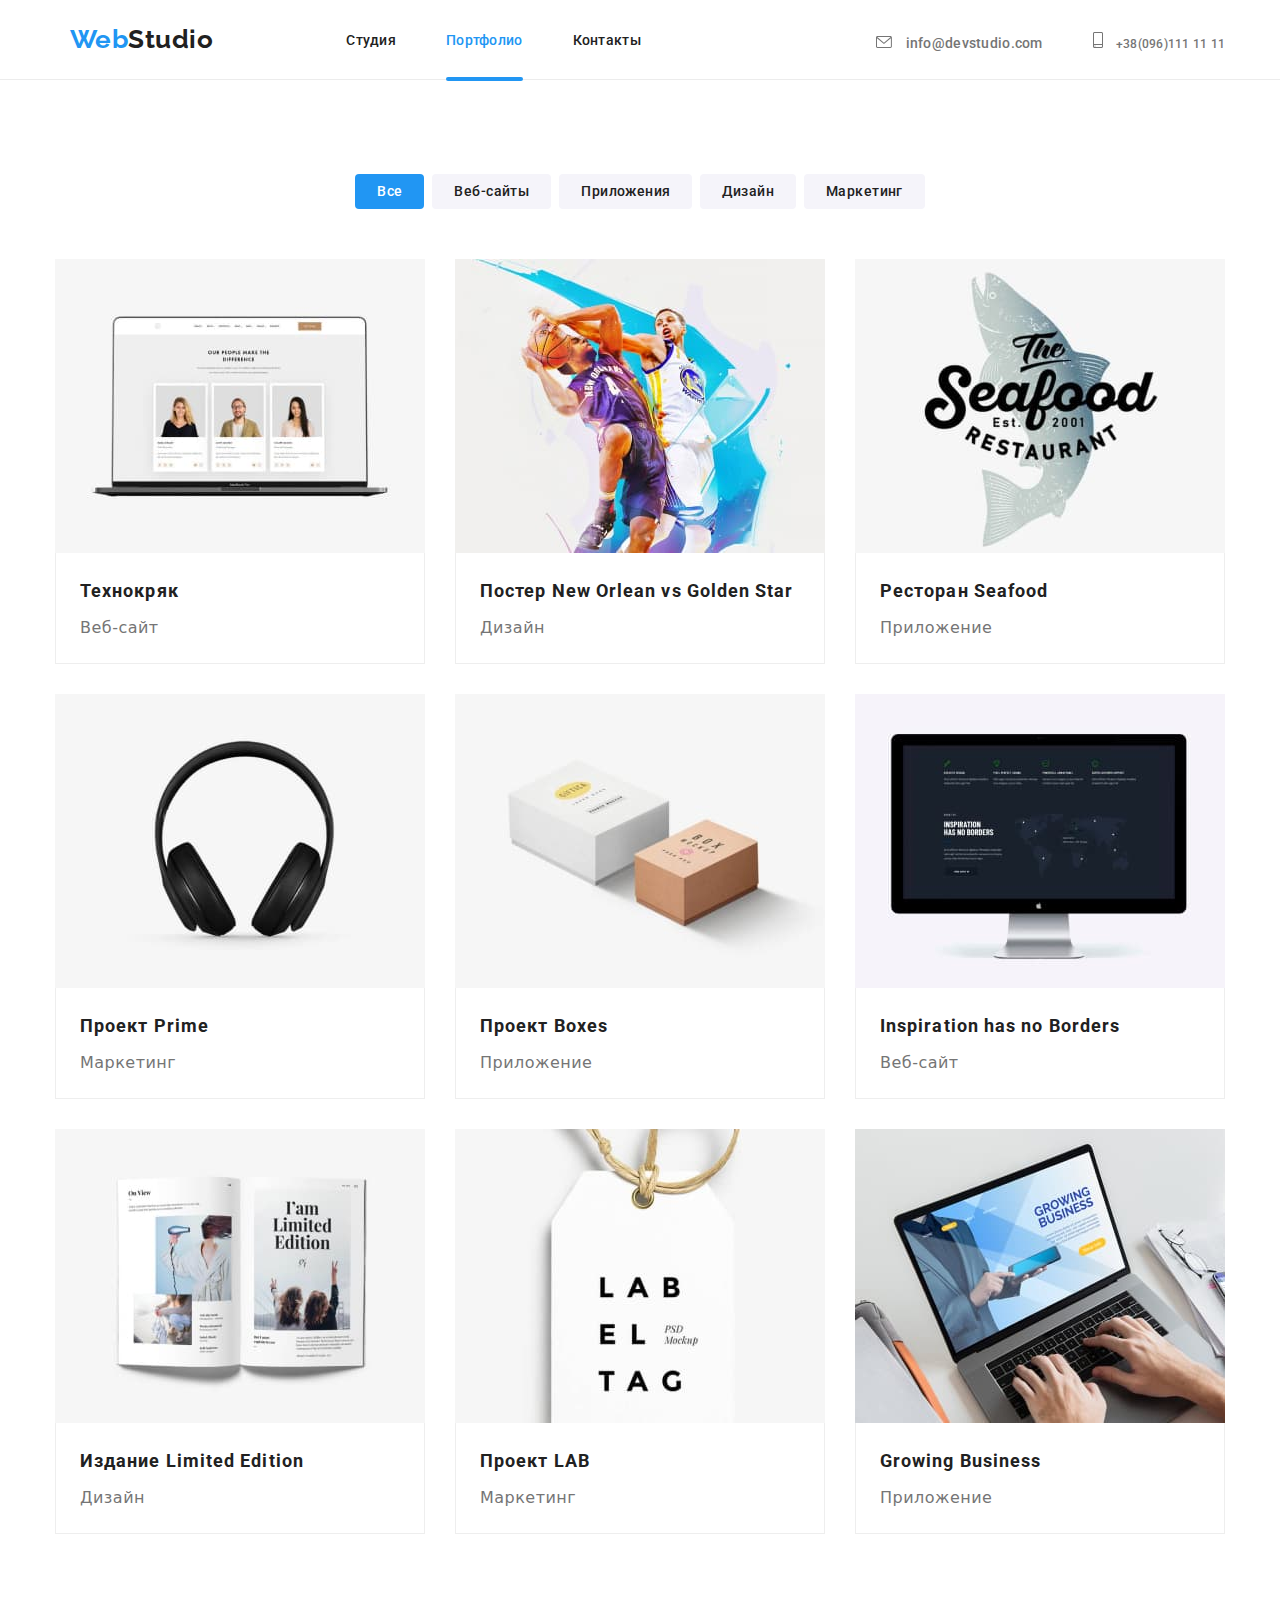
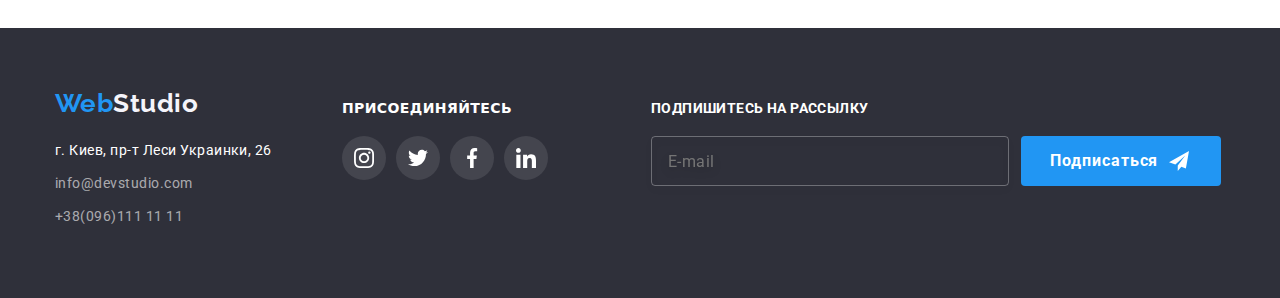
==== commit 49fdb536: "vse" ====
--- a/portfolio.html
+++ b/portfolio.html
@@ -16,18 +16,17 @@
           <nav class="page-header__nav">
             <div class="position">
               <a href="" class="logo"><span class="logo-color">Web</span>Studio</a>
-              <button type="button" class="button__logo" data-mob-open data-mobbtn>
-                  <svg width="40" height="40" aria-label="mobile menu switch">
-                  <use class="icon-menu" href="./images/sprite.svg#iconmenu_open " ></use>
-                  <use class="icon-cross" href="./images/sprite.svg#iconmenu_close" ></use>
-                  </svg>
+              <button type="button" class="button__logo" data-mob-open>
+                <svg width="40" height="40" aria-label="mobile menu switch">
+                  <use class="icon-menu" href="./images/sprite.svg#iconmenu_open "></use>
+                </svg>
               </button>
-
             </div>
             <div class="page-header__menu" data-mob>
+              <div class="containers">
               <ul class="page-header__list page-header__list--nav">
                 <li class="page-header__item page-header__item--nav">
-                  <a class="page-header__link" href="./index.html">Студия</a>
+                  <a class="page-header__link " href="./index.html">Студия</a>
                 </li>
                 <li class="page-header__item page-header__item--nav">
                   <a class="page-header__link page-header__link--active" href="./portfolio.html">Портфолио</a>
@@ -36,24 +35,7 @@
                   <a class="page-header__link" href="">Контакты</a>
                 </li>
               </ul>
-              <ul class="page-header__list page-header__list--contact ">
-                <li class="page-header__item page-header__item--contact">
-                  <a href="mailto:info@devstudio.com" class="page-header__link page-header__link--mail">
-                    <svg class="page-header__icon--mail">
-                      <use href="./images/sprite.svg#iconenvelope"></use>
-                    </svg>
-                    info@devstudio.com
-                  </a>
-                </li>
-                <li class="page-header__item page-header__item--contact">
-                  <a href="tel:+380961111111" class="page-header__link page-header__link--tell">
-                    <svg class="page-header__icon--tell">
-                      <use href="./images/sprite.svg#iconsmartphone"></use>
-                    </svg>
-                    +38(096)111 11 11
-                  </a>
-                </li>
-              </ul>
+              <div class="mob-menu-Link">
               <ul class="page-header__list page-header__list--mobile">
                 <li class="page-header__item page-header__item--contact">
                   <a href="tel:+380961111111" class="page-header__link page-header__link--tell">
@@ -84,6 +66,31 @@
                 </li>
                 <li class="page-header__item-social">
                   <a class="social-border" href="">LinkedIn</a>
+                </li>
+              </ul>
+              </div>
+              <button type="button" class="button__logos" data-mob-close data-mobbtn>
+                <svg width="40" height="40" aria-label="mobile menu switch">
+                  <use class="icon-cross" href="./images/sprite.svg#iconmenu_close"></use>
+                </svg>
+              </button>
+              </div>
+                              <ul class="page-header__list page-header__list--contact ">
+                <li class="page-header__item page-header__item--contact">
+                  <a href="mailto:info@devstudio.com" class="page-header__link page-header__link--mail">
+                    <svg class="page-header__icon--mail">
+                      <use href="./images/sprite.svg#iconenvelope"></use>
+                    </svg>
+                    info@devstudio.com
+                  </a>
+                </li>
+                <li class="page-header__item page-header__item--contact">
+                  <a href="tel:+380961111111" class="page-header__link page-header__link--tell">
+                    <svg class="page-header__icon--tell">
+                      <use href="./images/sprite.svg#iconsmartphone"></use>
+                    </svg>
+                    +38(096)111 11 11
+                  </a>
                 </li>
               </ul>
             </div>
--- a/css/styles.min.css
+++ b/css/styles.min.css
@@ -1 +1 @@
-@import"https://fonts.googleapis.com/css2?family=Raleway:wght@700&family=Roboto:wght@400;500;700;900&display=swap";:root{--primary-white-color: #ffffff;--title-text-color: #212121;--accent-color: #2196f3;--text-color: #757575;--background-color-wan: #2f303a;--backgroynd-color-two: #f5f4fa;--border-color: #ececec;--oformleni-color: #afb1b8}body{color:var(--title-text-color);font-family:Roboto,sans-serif;letter-spacing:.03em;margin:0;padding:0}ul{margin:0;padding:0;list-style-type:none}h1,h2,h3,h4,p{margin:0;padding:0}img{width:100%;height:auto;-o-object-fit:contain;object-fit:contain}.container{margin-right:auto;margin-left:auto;padding-left:15px;padding-right:15px;margin:0 auto}@media screen and (min-width: 480px){.container{width:450px}}@media screen and (min-width: 768px){.container{width:738px}}@media screen and (min-width: 1200px){.container{width:1170px}}.section{padding-bottom:94px}.section-title{font-family:"Roboto";font-weight:700;font-size:36px;line-height:42px;text-align:center;letter-spacing:.03em;color:var(--title-text-color)}/*! modern-normalize v1.1.0 | MIT License | https://github.com/sindresorhus/modern-normalize */html{line-height:1.15;-webkit-text-size-adjust:100%;-moz-tab-size:4;-o-tab-size:4;tab-size:4}body{margin:0;font-family:system-ui,-apple-system,"Segoe UI",Roboto,Helvetica,Arial,sans-serif,"Apple Color Emoji","Segoe UI Emoji"}hr{height:0;color:inherit}abbr[title]{-webkit-text-decoration:underline dotted;text-decoration:underline dotted}b,strong{font-weight:bolder}code,kbd,samp,pre{font-family:ui-monospace,SFMono-Regular,Consolas,"Liberation Mono",Menlo,monospace;font-size:1em}small{font-size:80%}sub,sup{font-size:75%;line-height:0;position:relative;vertical-align:baseline}sub{bottom:-0.25em}sup{top:-0.5em}table{text-indent:0;border-color:inherit}button,input,optgroup,select,textarea{font-family:inherit;font-size:100%;line-height:1.15;margin:0}button,select{text-transform:none}button,[type=button],[type=reset],[type=submit]{-webkit-appearance:button}::-moz-focus-inner{border-style:none;padding:0}:-moz-focusring{outline:1px dotted ButtonText}:-moz-ui-invalid{box-shadow:none}legend{padding:0}progress{vertical-align:baseline}::-webkit-inner-spin-button,::-webkit-outer-spin-button{height:auto}[type=search]{-webkit-appearance:textfield;outline-offset:-2px}::-webkit-search-decoration{-webkit-appearance:none}::-webkit-file-upload-button{-webkit-appearance:button;font:inherit}summary{display:list-item}.page-header{background:var(--primary-white-color);border-bottom:1px solid var(--border-color);position:relative}.header-inner{display:block}@media screen and (max-width: 767px){.page-header__nav{display:block;position:inherit}}@media screen and (min-width: 768px){.page-header__nav{display:-webkit-box;display:-ms-flexbox;display:flex}}.pos{position:inherit}.logo{text-decoration:none;font-family:Raleway,sans-serif;color:var(--title-text-color);font-weight:700;line-height:1.17}@media screen and (min-width: 1200px){.logo{display:-webkit-box;display:-ms-flexbox;display:flex;font-size:26px;padding:24px 0 25px 15px}}@media screen and (max-width: 1199px){.logo{padding:26px 0;font-size:24px}}@media screen and (max-width: 767px){.logo{padding:16px 0}}.logo-color{color:var(--accent-color)}.button__logo{display:-webkit-inline-box;display:-ms-inline-flexbox;display:inline-flex;margin:0;padding:0;border:none;background-color:rgba(0,0,0,0);padding:10px 0;right:15%;top:15%;z-index:30}@media screen and (min-width: 768px){.button__logo{display:none}}.button__logos{position:absolute;display:-webkit-inline-box;display:-ms-inline-flexbox;display:inline-flex;margin:0;padding:0;border:none;background-color:rgba(0,0,0,0);right:10px;top:10px;z-index:50}@media screen and (min-width: 768px){.button__logos{display:none}}.page-header__link{color:var(--text-color);text-decoration:none;color:var(--title-text-color);font-family:"Roboto";font-weight:500;font-size:14px;line-height:1.14;letter-spacing:.02em;text-decoration:none;-webkit-transition:color 250ms cubic-bezier(0.4, 0, 0.2, 1);transition:color 250ms cubic-bezier(0.4, 0, 0.2, 1)}@media screen and (max-width: 767px){.page-header__link{font-size:40px;line-height:1.175}}@media screen and (min-width: 1200px){.page-header__link{font-size:14px;line-height:1.17}}.page-header__link:hover{color:var(--accent-color);-webkit-transition:color 250ms cubic-bezier(0.4, 0, 0.2, 1);transition:color 250ms cubic-bezier(0.4, 0, 0.2, 1)}.page-header__link:focus{color:var(--accent-color);outline:1px solid var(--accent-color);-webkit-transition:color 250ms cubic-bezier(0.4, 0, 0.2, 1);transition:color 250ms cubic-bezier(0.4, 0, 0.2, 1)}@media screen and (min-width: 768px){.page-header__link--mail,.page-header__link--tell{font-size:12px;line-height:1.16;color:#757575}}@media screen and (min-width: 1200px){.page-header__link--mail,.page-header__link--tell{font-size:14px;line-height:1.14;color:#757575}}.page-header__link:focus .page-header__icon--tell{fill:var(--accent-color);-webkit-transition:fill 250ms cubic-bezier(0.4, 0, 0.2, 1);transition:fill 250ms cubic-bezier(0.4, 0, 0.2, 1)}.button__logo:hover:focus .icon-menu{fill:#2196f3}.button__logo:hover:focus .icon-cross{fill:#2196f3}.button__logos:hover:focus .icon-menu{fill:#2196f3}.button__logos:hover:focus .icon-cross{fill:#2196f3}@media screen and (max-width: 767px){.page-header__link--mail{font-size:24px;line-height:1.166}}@media screen and (max-width: 767px){.page-header__link--tell{font-size:34px;line-height:1.176;padding-bottom:32px}}@media screen and (min-width: 1200px){.page-header__link--tell{font-size:12px;line-height:1.16}}.page-header__list{display:-webkit-box;display:-ms-flexbox;display:flex;font-family:"Roboto";font-weight:500;font-size:14px;line-height:1.14;text-decoration:none}@media screen and (max-width: 767px){.page-header__list{display:block;text-align:left}}@media screen and (max-width: 767px){.page-header__item--nav:not(:last-child){margin-bottom:32px}}@media screen and (min-width: 768px){.page-header__item--nav:not(:last-child){margin-left:0;margin-right:50px}}@media screen and (max-width: 767px){.page-header__item--contact:not(:last-child){font-size:34px;line-height:40px;margin-bottom:1.17;padding-bottom:32px}}@media screen and (min-width: 768px)and (max-width: 1199px){.page-header__item--contact:not(:last-child){margin-bottom:10px}}@media screen and (min-width: 1200px){.page-header__item--contact:not(:last-child){margin-left:0;margin-right:50px}}.position{display:-webkit-box;display:-ms-flexbox;display:flex;-webkit-box-pack:justify;-ms-flex-pack:justify;justify-content:space-between;-webkit-box-align:center;-ms-flex-align:center;align-items:center;max-width:450px}@media screen and (max-width: 767px){.page-header__menu{display:none}}@media screen and (min-width: 768px){.page-header__menu{width:90%;display:-webkit-box;display:-ms-flexbox;display:flex;-webkit-box-pack:justify;-ms-flex-pack:justify;justify-content:space-between}}.page-header__menu.is-hidden{display:block}@media screen and (max-width: 767px){.page-header__menu.is-hidden{position:absolute;top:0;left:0;width:100%;background-color:#fff;text-align:center;display:block;z-index:30;overflow-y:scroll}}@media screen and (min-width: 768px){.page-header__menu.is-hidden{display:-webkit-box;display:-ms-flexbox;display:flex;-webkit-box-align:center;-ms-flex-align:center;align-items:center;-webkit-box-pack:justify;-ms-flex-pack:justify;justify-content:space-between}}@media screen and (max-width: 767px){.page-header__list--nav{padding-top:48px;padding-left:40px;padding-bottom:302px}}@media screen and (min-width: 768px)and (max-width: 1199px){.page-header__list--nav{margin-left:88px;padding-top:32px}}@media screen and (min-width: 1200px){.page-header__list--nav{margin-left:93px;padding-top:32px}}.page-header__list--contact{position:relative}@media screen and (max-width: 767px){.page-header__list--contact{display:none}}@media screen and (min-width: 768px)and (max-width: 1199px){.page-header__list--contact{display:block;padding-top:21px}}@media screen and (min-width: 1200px){.page-header__list--contact{display:-webkit-inline-box;display:-ms-inline-flexbox;display:inline-flex;-webkit-box-pack:end;-ms-flex-pack:end;justify-content:flex-end;-webkit-box-align:baseline;-ms-flex-align:baseline;align-items:baseline;padding-top:32px}}.page-header__list--mobile{padding:0 0 64px 40px}@media screen and (min-width: 768px){.page-header__list--mobile{display:none}}.page-header__link--active{position:relative;color:var(--accent-color)}@media screen and (min-width: 768px){.page-header__link--active::after{display:block;position:absolute;content:"";top:45px;width:100%;height:4px;border-radius:2px;background-color:var(--accent-color);-webkit-transition:background-color 250ms cubic-bezier(0.4, 0, 0.2, 1);transition:background-color 250ms cubic-bezier(0.4, 0, 0.2, 1)}}.page-header__icon--mail{color:#757575}@media screen and (max-width: 767px){.page-header__icon--mail{display:none}}@media screen and (min-width: 768px){.page-header__icon--mail{width:16px;height:12px;margin-right:10px}}.page-header__icon--tell{color:#757575}@media screen and (max-width: 767px){.page-header__icon--tell{display:none}}@media screen and (min-width: 768px){.page-header__icon--tell{width:10px;height:16px;margin-right:10px}}.page-header__item{color:var(--background-color-wan);-webkit-box-pack:space-evenly;-ms-flex-pack:space-evenly;justify-content:space-evenly;fill:var(--text-color);-webkit-transition:fill 250ms cubic-bezier(0.4, 0, 0.2, 1);transition:fill 250ms cubic-bezier(0.4, 0, 0.2, 1)}.page-header__item:hover,.page-header__item:focus{fill:var(--accent-color);-webkit-transition:fill 250ms cubic-bezier(0.4, 0, 0.2, 1);transition:fill 250ms cubic-bezier(0.4, 0, 0.2, 1)}.button{color:#757575;font-family:Roboto,sans-serif;font-weight:500;font-size:14px;line-height:1.63;letter-spacing:.03em;text-decoration:none;-webkit-transition:color 250ms cubic-bezier(0.4, 0, 0.2, 1);transition:color 250ms cubic-bezier(0.4, 0, 0.2, 1);padding:10px 32px 10px 32px}.button:hover{color:var(--accent-color);-webkit-transition:color 250ms cubic-bezier(0.4, 0, 0.2, 1);transition:color 250ms cubic-bezier(0.4, 0, 0.2, 1)}.button.primary-top{color:var(--primary-white-color);background-color:var(--accent-color);border:none;border-radius:4px;font-weight:700;font-size:16px;line-height:1.88;letter-spacing:.06em}.button.primary-top:hover{-webkit-box-shadow:0px 4px 4px rgba(0,0,0,.15);box-shadow:0px 4px 4px rgba(0,0,0,.15);-webkit-transition:-webkit-box-shadow 250ms cubic-bezier(0.4, 0, 0.2, 1);transition:-webkit-box-shadow 250ms cubic-bezier(0.4, 0, 0.2, 1);transition:box-shadow 250ms cubic-bezier(0.4, 0, 0.2, 1);transition:box-shadow 250ms cubic-bezier(0.4, 0, 0.2, 1), -webkit-box-shadow 250ms cubic-bezier(0.4, 0, 0.2, 1)}.page-header__list-social{font-family:"Roboto";font-style:normal;font-weight:500;font-size:18px;line-height:1.22;letter-spacing:.02em;display:-webkit-box;display:-ms-flexbox;display:flex;padding-left:40px;padding-bottom:48px}@media screen and (min-width: 768px){.page-header__list-social{display:none}}.page-header__item-social{padding-right:10px}.social-border{color:#2196f3;text-decoration:none}.page-header__item-social:nth-last-child(n+2) .social-border{padding-right:10px;border-right:1px solid rgba(33,33,33,.2)}.button__logos .icon-cross{display:none}.button__logos.is-open .icon-cross{display:block;z-index:55}.button__logo .icon-menu{display:block}.button__logo.is-open .icon-menu{display:none}.hero__section{margin-left:auto;margin-right:auto;background-size:cover;background-position:center;background-repeat:no-repeat;display:-webkit-box;display:-ms-flexbox;display:flex;-webkit-box-align:center;-ms-flex-align:center;align-items:center;text-align:center;position:relative}@media screen and (min-width: 1200px){.hero__section{max-width:1600px;height:600px;background-image:-webkit-gradient(linear, left top, right top, from(rgba(47, 48, 58, 0.4)), to(rgba(47, 48, 58, 0.4))),url("../images/laptop/header-img.jpg");background-image:linear-gradient(to right, rgba(47, 48, 58, 0.4), rgba(47, 48, 58, 0.4)),url("../images/laptop/header-img.jpg")}}@media screen and (min-width: 1200px)and (min-device-pixel-ratio: 2),screen and (min-width: 1200px)and (-webkit-min-device-pixel-ratio: 2),screen and (min-width: 1200px)and (min-resolution: 192dpi),screen and (min-width: 1200px)and (min-resolution: 2dppx){.hero__section{background-image:-webkit-gradient(linear, left top, right top, from(rgba(47, 48, 58, 0.4)), to(rgba(47, 48, 58, 0.4))),url("../images/laptop/header-img@2x.jpg");background-image:linear-gradient(to right, rgba(47, 48, 58, 0.4), rgba(47, 48, 58, 0.4)),url("../images/laptop/header-img@2x.jpg")}}@media screen and (max-width: 1199px){.hero__section{max-width:1199px;height:400px;background-image:-webkit-gradient(linear, left top, right top, from(rgba(47, 48, 58, 0.4)), to(rgba(47, 48, 58, 0.4))),url("../images/tablet/Header-img.jpg");background-image:linear-gradient(to right, rgba(47, 48, 58, 0.4), rgba(47, 48, 58, 0.4)),url("../images/tablet/Header-img.jpg")}}@media screen and (max-width: 1199px)and (min-device-pixel-ratio: 2),screen and (max-width: 1199px)and (-webkit-min-device-pixel-ratio: 2),screen and (max-width: 1199px)and (min-resolution: 192dpi),screen and (max-width: 1199px)and (min-resolution: 2dppx){.hero__section{background-image:-webkit-gradient(linear, left top, right top, from(rgba(47, 48, 58, 0.4)), to(rgba(47, 48, 58, 0.4))),url("../images/tablet/Header-img@2x.jpg");background-image:linear-gradient(to right, rgba(47, 48, 58, 0.4), rgba(47, 48, 58, 0.4)),url("../images/tablet/Header-img@2x.jpg")}}@media screen and (max-width: 767px){.hero__section{background-image:-webkit-gradient(linear, left top, right top, from(rgba(47, 48, 58, 0.4)), to(rgba(47, 48, 58, 0.4))),url("../images/mobile/Header-img.jpg");background-image:linear-gradient(to right, rgba(47, 48, 58, 0.4), rgba(47, 48, 58, 0.4)),url("../images/mobile/Header-img.jpg")}}@media screen and (max-width: 767px)and (min-device-pixel-ratio: 2),screen and (max-width: 767px)and (-webkit-min-device-pixel-ratio: 2),screen and (max-width: 767px)and (min-resolution: 192dpi),screen and (max-width: 767px)and (min-resolution: 2dppx){.hero__section{background-image:-webkit-gradient(linear, left top, right top, from(rgba(47, 48, 58, 0.4)), to(rgba(47, 48, 58, 0.4))),url("../images/mobile/Header-img@2x.jpg");background-image:linear-gradient(to right, rgba(47, 48, 58, 0.4), rgba(47, 48, 58, 0.4)),url("../images/mobile/Header-img@2x.jpg")}}@media screen and (max-width: 1200px){.container__hero{padding:200px 0}}@media screen and (max-width: 1199px){.container__hero{padding:118px 0}}.hero__title{color:var(--primary-white-color);font-family:Roboto;font-weight:900;font-size:44px;line-height:1.36;text-align:center;letter-spacing:.06em;text-transform:uppercase;margin-bottom:30px}@media screen and (max-width: 1199px){.hero__title{font-size:26px;line-height:1.61}}@media screen and (max-width: 1199px){.backdrop{position:fixed;top:0;left:0;width:100%;height:100%;background:rgba(0,0,0,.2);padding:30px 15px;overflow-y:scroll}}@media screen and (min-width: 1200px){.backdrop{position:fixed;top:0;left:0;width:100%;height:100%;background:rgba(0,0,0,.2);padding:50px 30px;overflow-y:scroll}}.backdrop.is-hidden{opacity:0;pointer-events:none}.modal{-webkit-transform:translate(-50%, -50%);transform:translate(-50%, -50%);border-radius:14px;background-color:var(--primary-white-color);padding:40px 40px}@media screen and (max-width: 520px){.modal{margin-top:93px;position:fixed;top:45%;left:46%;min-width:75%;margin:93px 15px 50px 15px}}@media screen and (min-width: 521px)and (max-width: 1199px){.modal{margin-top:93px;position:fixed;top:300px;left:50%;width:370px}}@media screen and (min-width: 1200px){.modal{margin-top:203px;position:absolute;top:208px;left:50%;min-width:528px}}@media screen and (min-width: 1200px){.feature{padding-top:30px;padding-bottom:30px}}@media screen and (max-width: 1199px){.feature{padding-top:60px;padding-bottom:60px}}.feature__title{visibility:hidden;margin-bottom:-30px}@media screen and (min-width: 480px){.feature__list{display:block}}@media screen and (min-width: 768px){.feature__list{display:-webkit-box;display:-ms-flexbox;display:flex;-ms-flex-wrap:wrap;flex-wrap:wrap;margin:-15px}}@media screen and (min-width: 1200px){.feature__list{display:-webkit-box;display:-ms-flexbox;display:flex;-ms-flex-wrap:wrap;flex-wrap:wrap;margin:-15px}}.feature__list--title{font-family:"Roboto";font-weight:700;font-size:14px;line-height:16px;letter-spacing:.03em;text-transform:uppercase;color:var(--title-text-color)}@media screen and (max-width: 767px){.feature__list--title{text-align:center}}@media screen and (max-width: 767px){.feature__item{padding-bottom:30px}}@media screen and (min-width: 768px){.feature__item{width:calc((100% - 90px)/2);margin:15px}}@media screen and (min-width: 1200px){.feature__item{width:calc((100% - 120px)/4);margin:15px}}.specifics{padding-top:30px}.feature__icon{background:var(--backgroynd-color-two);border:1px solid var(--backgroynd-color-two);border-radius:4px;display:-webkit-box;display:-ms-flexbox;display:flex;-webkit-box-align:center;-ms-flex-align:center;align-items:center;-webkit-box-pack:center;-ms-flex-pack:center;justify-content:center;-webkit-transition:border 250ms cubic-bezier(0.4, 0, 0.2, 1);transition:border 250ms cubic-bezier(0.4, 0, 0.2, 1)}.feature__icon:hover,.feature__icon:focus{border-color:var(--accent-color);-webkit-transition:border 250ms cubic-bezier(0.4, 0, 0.2, 1);transition:border 250ms cubic-bezier(0.4, 0, 0.2, 1)}@media screen and (max-width: 767px){.feature__icon{padding-top:25px;padding-bottom:25px}}@media screen and (min-width: 768px)and (max-width: 1199px){.feature__icon{padding-top:25px;padding-bottom:25px}}@media screen and (min-width: 1200px){.feature__icon{width:270px;padding:25px 0}}.feature__text{padding-top:10px;margin-bottom:9px;font-weight:400;font-size:14px;line-height:1.71;color:var(--text-color);text-transform:none}@media screen and (min-width: 1200px){.works{padding-bottom:94px;padding-top:94px;text-align:center}}@media screen and (max-width: 1199px){.works{display:none}}.works__title{margin-bottom:50px;font-family:"Roboto";font-weight:700;font-size:36px;line-height:42px;text-align:center;letter-spacing:.03em;color:var(--title-text-color)}.works__list{-webkit-box-align:center;-ms-flex-align:center;align-items:center;-webkit-box-pack:justify;-ms-flex-pack:justify;justify-content:space-between;display:-webkit-box;display:-ms-flexbox;display:flex;position:relative;z-index:-1}.works__name{position:absolute;width:370px;height:70px;top:224px;background:rgba(47,48,58,.8)}.works__name p{padding:27px 0;font-weight:700;font-size:14px;line-height:16px;text-align:center;letter-spacing:.03em;text-transform:uppercase;color:var(--primary-white-color)}.comanda{background-color:var(--backgroynd-color-two)}@media screen and (max-width: 1200px){.comanda{padding-top:60px;padding-bottom:60px}}@media screen and (min-width: 1200px){.comanda{padding-top:94px;padding-bottom:94px}}.comanda__title{margin-bottom:50px;font-family:"Roboto";font-weight:700;font-size:36px;line-height:42px;text-align:center;letter-spacing:.03em;color:var(--title-text-color)}@media screen and (max-width: 1199px){.comanda__title{font-size:28px;line-height:1.83}}@media screen and (min-width: 480px){.comanda__list{display:block}}@media screen and (min-width: 768px){.comanda__list{display:-webkit-box;display:-ms-flexbox;display:flex;-ms-flex-wrap:wrap;flex-wrap:wrap;margin:-15px}}@media screen and (min-width: 1200px){.comanda__list{display:-webkit-box;display:-ms-flexbox;display:flex;-ms-flex-wrap:wrap;flex-wrap:wrap;margin:-15px}}.comanda__item{text-align:center;background:var(--primary-white-color);-webkit-box-shadow:0px 1px 3px rgba(0,0,0,.12),0px 1px 1px rgba(0,0,0,.14),0px 2px 1px rgba(0,0,0,.2);box-shadow:0px 1px 3px rgba(0,0,0,.12),0px 1px 1px rgba(0,0,0,.14),0px 2px 1px rgba(0,0,0,.2);border-radius:0px 0px 4px 4px}@media screen and (max-width: 767px){.comanda__item:not(:last-child){margin-bottom:30px}}@media screen and (min-width: 768px){.comanda__item{width:calc((100% - 60px)/2);margin:15px}}@media screen and (min-width: 1200px){.comanda__item{width:calc((100% - 120px)/4);margin:15px}}@media screen and (max-width: 767px){.name-container{padding:30px 0 24px 0}}@media screen and (min-width: 1200px){.name-container{padding:30px 0}}.comanda__name{font-family:"Roboto";font-weight:500;font-size:16px;line-height:1.19;margin-bottom:10px;color:var(--title-text-color)}@media screen and (min-width: 768px)and (max-width: 1199px){.comanda__name{padding-top:30px}}.p-name{font-family:"Roboto";font-weight:400;font-size:16px;line-height:1.19;color:var(--text-color);padding-bottom:16px}.social__icons{fill:var(--oformleni-color)}@media screen and (max-width: 1200px){.customers{padding-top:60px;padding-bottom:60px}}@media screen and (min-width: 1200px){.customers{padding-top:94px;padding-bottom:94px}}.customers__title{font-weight:700;padding-bottom:50px;font-size:36px;line-height:42px;text-align:center;letter-spacing:.03em;color:var(--title-text-color)}@media screen and (max-width: 1199px){.customers__title{font-size:28px;line-height:32.81px;padding-bottom:30px}}.box{display:-webkit-box;display:-ms-flexbox;display:flex;-webkit-box-align:center;-ms-flex-align:center;align-items:center;-webkit-box-pack:justify;-ms-flex-pack:justify;justify-content:space-between;-ms-flex-wrap:wrap;flex-wrap:wrap;margin:-15px}@media screen and (max-width: 767px){.box__item{width:calc((100% - 60px)/2);margin:15px}}@media screen and (min-width: 768px)and (max-width: 1199px){.box__item{width:calc((100% - 90px)/3);margin:15px}}.box__link{display:-webkit-inline-box;display:-ms-inline-flexbox;display:inline-flex;-webkit-box-align:center;-ms-flex-align:center;align-items:center;-webkit-box-pack:center;-ms-flex-pack:center;justify-content:center;width:170px;height:92px;border:1px solid var(--oformleni-color);border-radius:4px;-webkit-transition:border 250ms cubic-bezier(0.4, 0, 0.2, 1);transition:border 250ms cubic-bezier(0.4, 0, 0.2, 1)}.box__link:focus,.box__link:hover{border:1px solid #2196f3;outline:0px solid var(--accent-color);-webkit-transition:border 250ms cubic-bezier(0.4, 0, 0.2, 1);transition:border 250ms cubic-bezier(0.4, 0, 0.2, 1)}@media screen and (max-width: 1199px){.box__link{width:100%}}.box__icon{fill:var(--oformleni-color);-webkit-transition:fill 250ms cubic-bezier(0.4, 0, 0.2, 1);transition:fill 250ms cubic-bezier(0.4, 0, 0.2, 1)}.box__icon:focus,.box__icon:hover{fill:var(--accent-color);-webkit-transition:fill 250ms cubic-bezier(0.4, 0, 0.2, 1);transition:fill 250ms cubic-bezier(0.4, 0, 0.2, 1)}.footer{background-color:var(--background-color-wan);padding-top:60px;padding-bottom:60px}.logotip{text-decoration:none;font-family:Raleway,sans-serif;font-weight:700;font-size:26px;line-height:1.19;color:var(--title-text-color)}@media screen and (min-width: 1200px){.logotip{display:-webkit-box;display:-ms-flexbox;display:flex}}.footer__logo--color{color:var(--accent-color)}.footer__logo{color:var(--backgroynd-color-two)}@media screen and (min-width: 767px){.footer__pozition{display:-webkit-box;display:-ms-flexbox;display:flex;-webkit-box-pack:justify;-ms-flex-pack:justify;justify-content:space-between}}.footer__address{color:var(--primary-white-color);display:block}@media screen and (max-width: 767px){.footer__address{text-align:center}}@media screen and (min-width: 768px)and (max-width: 1199px){.footer__address{text-align:center;padding-left:61px}}.address{padding-top:20px}.info{margin-bottom:9px;font-family:Roboto,sans-serif;font-weight:400;font-size:14px;line-height:1.71;color:var(--text-color)}.address__street{color:var(--primary-white-color)}.address__contact{color:rgba(255,255,255,.6)}.logo-link{-webkit-box-align:center;-ms-flex-align:center;align-items:center}@media screen and (max-width: 767px){.footer__container{display:block}}@media screen and (min-width: 768px){.footer__container{display:block}}@media screen and (min-width: 1200px){.footer__container{display:-webkit-box;display:-ms-flexbox;display:flex}}@media screen and (max-width: 767px){.social{margin-top:60px}}@media screen and (min-width: 768px)and (max-width: 1199px){.social{margin-top:5px;padding-left:165px}}@media screen and (min-width: 1200px){.social{padding-left:70px}}.social__title{color:var(--primary-white-color);font-weight:700;font-size:14px;line-height:16px;letter-spacing:.03em;text-transform:uppercase;padding-bottom:20px}@media screen and (max-width: 1199px){.social__title{display:block;text-align:center}}@media screen and (min-width: 1200px){.social__title{padding-top:12px}}.social__list{display:-webkit-box;display:-ms-flexbox;display:flex}@media screen and (min-width: 768px)and (max-width: 1199px){.social__list{padding-bottom:24px}}@media screen and (max-width: 1199px){.social__list{display:-webkit-box;display:-ms-flexbox;display:flex;-webkit-box-align:center;-ms-flex-align:center;align-items:center;-webkit-box-pack:center;-ms-flex-pack:center;justify-content:center}}@media screen and (min-width: 1200px){.social__list{display:-webkit-box;display:-ms-flexbox;display:flex;-webkit-box-pack:center;-ms-flex-pack:center;justify-content:center}}.social__item{padding-right:10px}@media screen and (min-width: 480px){.social__item{display:block;text-align:center}}@media screen and (min-width: 1200px){.social__item{display:-webkit-box;display:-ms-flexbox;display:flex;-webkit-box-pack:center;-ms-flex-pack:center;justify-content:center}}.social__link{display:-webkit-inline-box;display:-ms-inline-flexbox;display:inline-flex;-webkit-box-align:center;-ms-flex-align:center;align-items:center;-webkit-box-pack:center;-ms-flex-pack:center;justify-content:center;width:44px;height:44px;border-radius:50%;background:rgba(255,255,255,.1);-webkit-transition:background 250ms cubic-bezier(0.4, 0, 0.2, 1);transition:background 250ms cubic-bezier(0.4, 0, 0.2, 1)}.social__link:hover,.social__link:focus{background:var(--accent-color);outline:0;-webkit-transition:background 250ms cubic-bezier(0.4, 0, 0.2, 1);transition:background 250ms cubic-bezier(0.4, 0, 0.2, 1)}.social__link:hover .social__icons,.social__link:focus .social__icons{fill:var(--primary-white-color);-webkit-transition:fill 250ms cubic-bezier(0.4, 0, 0.2, 1);transition:fill 250ms cubic-bezier(0.4, 0, 0.2, 1)}.social__link:hover .social-icon-comand,.social__link:focus .social-icon-comand{fill:var(--primary-white-color);-webkit-transition:fill 250ms cubic-bezier(0.4, 0, 0.2, 1);transition:fill 250ms cubic-bezier(0.4, 0, 0.2, 1)}.social__icon{fill:var(--primary-white-color)}@media screen and (max-width: 1199px){.activ-menu{padding-top:60px;margin-right:auto;margin-left:auto}}@media scren and (min-width: 768px){.activ-menu{display:block}}@media screen and (min-width: 1200px){.activ-menu{padding-top:12px;padding-left:93px}}.subscription__title{font-family:"Roboto";font-style:normal;font-weight:700;font-size:14px;line-height:16px;letter-spacing:.03em;text-transform:uppercase;color:#fff}@media screen and (max-width: 1199px){.subscription__title{display:block;text-align:center;padding-bottom:20px}}@media screen and (min-width: 1200px){.subscription__title{display:block;padding-bottom:20px}}@media screen and (min-width: 1200px){.subscription__mailing{display:-webkit-box;display:-ms-flexbox;display:flex}}.subscription__input{height:50px;background-color:rgba(255,255,255,0);border:1px solid rgba(255,255,255,.3);-webkit-box-sizing:border-box;box-sizing:border-box;-webkit-filter:drop-shadow(0px 4px 4px rgba(0, 0, 0, 0.15));filter:drop-shadow(0px 4px 4px rgba(0, 0, 0, 0.15));border-radius:4px;font-family:"Roboto";font-style:normal;font-weight:400;font-size:16px;line-height:1.25;padding:15px 16px;display:-webkit-box;display:-ms-flexbox;display:flex;-webkit-box-align:center;-ms-flex-align:center;align-items:center;letter-spacing:.03em;color:rgba(255,255,255,.6);-webkit-transition:border 250ms cubic-bezier(0.4, 0, 0.2, 1);transition:border 250ms cubic-bezier(0.4, 0, 0.2, 1)}@media screen and (max-width: 479px){.subscription__input{width:100%}}@media screen and (min-width: 480px)and (max-width: 1199px){.subscription__input{margin-left:auto;margin-right:auto;width:450px}}@media screen and (min-width: 1200px){.subscription__input{width:358px}}.subscription__button{width:200px;height:50px;padding:10px 28px 10px 29px}@media screen and (max-width: 1199px){.subscription__button{position:relative;margin-top:20px;margin-left:auto;margin-right:auto;display:block;text-align:left}}@media screen and (min-width: 1200px){.subscription__button{position:relative;display:-webkit-box;display:-ms-flexbox;display:flex;margin-left:12px}}.subscription__icon{position:absolute;left:148px;top:15px}@media screen and (max-width: 767px){.menu{padding-top:45px;padding-bottom:40px}}@media screen and (min-width: 768px){.menu{padding-top:60px}}@media screen and (min-width: 1200px){.menu{padding-top:94px}}@media screen and (max-width: 767px){.menu__list{display:-webkit-box;display:-ms-flexbox;display:flex;-ms-flex-wrap:wrap;flex-wrap:wrap}}@media screen and (min-width: 768px){.menu__list{display:-webkit-box;display:-ms-flexbox;display:flex;-webkit-box-pack:center;-ms-flex-pack:center;justify-content:center}}@media screen and (max-width: 767px){.menu__items--padding{padding-right:10px}}.menu__items{font-weight:500;font-size:16px;line-height:1.62;text-align:center;letter-spacing:.03em;color:var(--title-text-color)}@media screen and (max-width: 767px){.menu__items{margin-top:15px}}.menu__button{color:var(--title-text-color);font-family:Roboto,sans-serif;font-weight:500;font-size:14px;line-height:1.63;letter-spacing:.03em;text-decoration:none;padding:6px 22px;border-radius:4px;border:0;background-color:var(--backgroynd-color-two);-webkit-transition:background-color 250ms,color 250ms cubic-bezier(0.4, 0, 0.2, 1);transition:background-color 250ms,color 250ms cubic-bezier(0.4, 0, 0.2, 1)}.menu__button:hover,.menu__button:focus{background-color:var(--accent-color);color:var(--primary-white-color);-webkit-box-shadow:0px 3px 1px rgba(0,0,0,.1),0px 1px 2px rgba(0,0,0,.08),0px 2px 2px rgba(0,0,0,.12);box-shadow:0px 3px 1px rgba(0,0,0,.1),0px 1px 2px rgba(0,0,0,.08),0px 2px 2px rgba(0,0,0,.12);outline:0px;-webkit-transition:background-color 250ms,color 250ms cubic-bezier(0.4, 0, 0.2, 1);transition:background-color 250ms,color 250ms cubic-bezier(0.4, 0, 0.2, 1)}.menu__button--active{background-color:var(--accent-color);color:var(--primary-white-color)}.menu__items:not(:last-child){margin-left:0;margin-right:8px}@media screen and (min-width: 768px){.services{padding-top:30px;padding-bottom:60px}}@media screen and (min-width: 1200px){.services{padding-top:50px;padding-bottom:94px}}.services__list{display:-webkit-box;display:-ms-flexbox;display:flex;-ms-flex-wrap:wrap;flex-wrap:wrap}@media screen and (max-width: 767px){.services__list{margin:0;padding-bottom:60px}}@media screen and (min-width: 768px){.services__list{margin-right:-15px;margin-left:-15px}}@media screen and (min-width: 1200px){.services__list{margin:0}}.services__item{border:0px solid var(--backgroynd-color-two);-webkit-transition:-webkit-box-shadow 250ms cubic-bezier(0.4, 0, 0.2, 1);transition:-webkit-box-shadow 250ms cubic-bezier(0.4, 0, 0.2, 1);transition:box-shadow 250ms cubic-bezier(0.4, 0, 0.2, 1);transition:box-shadow 250ms cubic-bezier(0.4, 0, 0.2, 1), -webkit-box-shadow 250ms cubic-bezier(0.4, 0, 0.2, 1)}.services__item:hover .services__fon{-webkit-transform:translateY(-100%);transform:translateY(-100%);opacity:1;-webkit-transition:-webkit-transform 250ms cubic-bezier(0.4, 0, 0.2, 1);transition:-webkit-transform 250ms cubic-bezier(0.4, 0, 0.2, 1);transition:transform 250ms cubic-bezier(0.4, 0, 0.2, 1);transition:transform 250ms cubic-bezier(0.4, 0, 0.2, 1), -webkit-transform 250ms cubic-bezier(0.4, 0, 0.2, 1)}.services__item:hover,.services__item:focus{-webkit-box-shadow:0px 3px 1px rgba(0,0,0,.1),0px 1px 2px rgba(0,0,0,.08),0px 2px 2px rgba(0,0,0,.12);box-shadow:0px 3px 1px rgba(0,0,0,.1),0px 1px 2px rgba(0,0,0,.08),0px 2px 2px rgba(0,0,0,.12);-webkit-transition:-webkit-box-shadow 250ms cubic-bezier(0.4, 0, 0.2, 1);transition:-webkit-box-shadow 250ms cubic-bezier(0.4, 0, 0.2, 1);transition:box-shadow 250ms cubic-bezier(0.4, 0, 0.2, 1);transition:box-shadow 250ms cubic-bezier(0.4, 0, 0.2, 1), -webkit-box-shadow 250ms cubic-bezier(0.4, 0, 0.2, 1)}@media screen and (max-width: 767px){.services__item:not(:last-child){margin-bottom:30px}}@media screen and (max-width: 767px){.services__item{width:100%}}@media screen and (min-width: 768px)and (max-width: 1199px){.services__item{width:calc((100% - 60px)/2);margin:15px}}@media screen and (min-width: 1200px){.services__item{width:370px;margin-right:30px;margin-bottom:30px}}.services__item img{display:block}@media screen and (min-width: 768px)and (max-width: 1199px){.services__item:nth-last-child(1){margin-bottom:0}}@media screen and (min-width: 1200px){.services__item:nth-child(3n){margin-right:0}.services__item:nth-last-child(-n+3){margin-bottom:0}}.services__link{text-decoration:none;position:relative}.services__picture{position:relative;overflow:hidden}.services__fon{position:absolute;top:100%;left:0;width:100%;height:100%;background:rgba(33,150,243,.9);opacity:1;-webkit-transition:-webkit-transform 250ms cubic-bezier(0.4, 0, 0.2, 1);transition:-webkit-transform 250ms cubic-bezier(0.4, 0, 0.2, 1);transition:transform 250ms cubic-bezier(0.4, 0, 0.2, 1);transition:transform 250ms cubic-bezier(0.4, 0, 0.2, 1), -webkit-transform 250ms cubic-bezier(0.4, 0, 0.2, 1)}.services__info{padding:63px 24px;font-weight:400;font-size:18px;line-height:1.56;letter-spacing:.03em;color:var(--primary-white-color);opacity:1}.services__section{padding:20px 24px;border:1px solid #eee;border-top:0}@media screen and (min-width: 768px)and (max-width: 1199px){.services__section--padding{padding-bottom:56px}}.services__name{font-family:"Roboto";font-style:normal;font-weight:700;font-size:18px;line-height:2;letter-spacing:.06em;color:var(--title-text-color);padding-bottom:4px}.services__kind{font-weight:400;font-size:16px;line-height:1.88;letter-spacing:.03em;color:var(--text-color)}.modal__title{display:block;width:100%;margin-bottom:12px;font-family:"Roboto";font-style:normal;font-weight:700;font-size:20px;line-height:1.15;text-align:center;letter-spacing:.03em;color:#212121}@media screen and (max-width: 1199px){.modal__title{font-size:20px;line-height:1.5}}.form__field{margin-bottom:10px}.form__lable{display:-webkit-box;display:-ms-flexbox;display:flex;font-family:"Roboto";font-weight:400;font-size:12px;line-height:14px;letter-spacing:.01em;padding-bottom:4px;color:#757575}.form__input{width:100%;height:40px;padding-left:42px;border:1px solid rgba(33,33,33,.2);-webkit-box-sizing:border-box;box-sizing:border-box;border-radius:4px}.form-textarea{height:120px;padding:12px 16px;resize:none;font-family:"Roboto";font-style:normal;font-weight:400;font-size:14px;line-height:16px;letter-spacing:.01em;color:rgba(117,117,117,.5)}.form__field.checkbox{display:block;margin-bottom:30px}.form__lable--check{padding-left:36px}.visually{position:absolute;width:1px;height:1px;overflow:hidden;clip:rect(0 0 0 0)}.form__check--box{position:absolute;width:16px;height:15px;margin-left:-23px;margin-top:2px;border-radius:2px;-webkit-box-shadow:0 0 0 2px #212121;box-shadow:0 0 0 2px #212121}.form__input--check:checked+.form__check--box{-webkit-box-shadow:0 0 0 2px #2196f3;box-shadow:0 0 0 2px #2196f3;background-image:url("../svg/checked.svg");background-position:50% 50%;background-repeat:no-repeat;background-color:var(--accent-color)}.form__lable--check{font-style:normal;font-weight:400;font-size:14px;line-height:1.71;letter-spacing:.03em;color:#757575;padding-left:12px}@media screen and (max-width: 1199px){.form__lable--check{font-size:12px;line-height:1.16}}.form__link{color:var(--accent-color);font-weight:400;text-decoration:underline}.form__button{font-family:inherit;height:50px;width:200px}.close{position:absolute;top:8px;right:8px;padding:0;border:none;background-color:var(--primary-white-color);-webkit-box-sizing:border-box;box-sizing:border-box;-webkit-transition:stroke 250ms,fill 250ms cubic-bezier(0.4, 0, 0.2, 1);transition:stroke 250ms,fill 250ms cubic-bezier(0.4, 0, 0.2, 1)}.close:hover{fill:var(--accent-color);stroke:var(--accent-color);-webkit-transition:stroke 250ms,fill 250ms cubic-bezier(0.4, 0, 0.2, 1);transition:stroke 250ms,fill 250ms cubic-bezier(0.4, 0, 0.2, 1)}.form__field{position:relative}.form__field:focus{background:var(--accent-color);outline:0;fill:#2196f3;-webkit-transition:fill 250ms,background 250ms cubic-bezier(0.4, 0, 0.2, 1);transition:fill 250ms,background 250ms cubic-bezier(0.4, 0, 0.2, 1)}.form__icon{position:absolute;left:12px;top:50%;fill:var(--title-text-color);-webkit-transition:fill 250ms cubic-bezier(0.4, 0, 0.2, 1);transition:fill 250ms cubic-bezier(0.4, 0, 0.2, 1)}.form__input:focus{border:1px solid #2196f3;fill:var(var(--accent-color));-webkit-transition:fill 250ms cubic-bezier(0.4, 0, 0.2, 1);transition:fill 250ms cubic-bezier(0.4, 0, 0.2, 1)}.form__input:focus:focus,.form__input:focus:focus+.form__icon{outline:0;-webkit-transition:background,fill 250ms cubic-bezier(0.4, 0, 0.2, 1);transition:background,fill 250ms cubic-bezier(0.4, 0, 0.2, 1);fill:#2196f3}.footer{background-color:var(--background-color-wan);padding-top:60px;padding-bottom:60px}.logotip{text-decoration:none;font-family:Raleway,sans-serif;font-weight:700;font-size:26px;line-height:1.19;color:var(--title-text-color)}@media screen and (min-width: 1200px){.logotip{display:-webkit-box;display:-ms-flexbox;display:flex}}.footer__logo--color{color:var(--accent-color)}.footer__logo{color:var(--backgroynd-color-two)}@media screen and (min-width: 767px){.footer__pozition{display:-webkit-box;display:-ms-flexbox;display:flex;-webkit-box-pack:justify;-ms-flex-pack:justify;justify-content:space-between}}.footer__address{color:var(--primary-white-color);display:block}@media screen and (max-width: 767px){.footer__address{text-align:center}}@media screen and (min-width: 768px)and (max-width: 1199px){.footer__address{text-align:center;padding-left:61px}}.address{padding-top:20px}.info{margin-bottom:9px;font-family:Roboto,sans-serif;font-weight:400;font-size:14px;line-height:1.71;color:var(--text-color)}.address__street{color:var(--primary-white-color)}.address__contact{color:rgba(255,255,255,.6)}.logo-link{-webkit-box-align:center;-ms-flex-align:center;align-items:center}@media screen and (max-width: 767px){.footer__container{display:block}}@media screen and (min-width: 768px){.footer__container{display:block}}@media screen and (min-width: 1200px){.footer__container{display:-webkit-box;display:-ms-flexbox;display:flex}}@media screen and (max-width: 767px){.social{margin-top:60px}}@media screen and (min-width: 768px)and (max-width: 1199px){.social{margin-top:5px;padding-left:165px}}@media screen and (min-width: 1200px){.social{padding-left:70px}}.social__title{color:var(--primary-white-color);font-weight:700;font-size:14px;line-height:16px;letter-spacing:.03em;text-transform:uppercase;padding-bottom:20px}@media screen and (max-width: 1199px){.social__title{display:block;text-align:center}}@media screen and (min-width: 1200px){.social__title{padding-top:12px}}.social__list{display:-webkit-box;display:-ms-flexbox;display:flex}@media screen and (min-width: 768px)and (max-width: 1199px){.social__list{padding-bottom:24px}}@media screen and (max-width: 1199px){.social__list{display:-webkit-box;display:-ms-flexbox;display:flex;-webkit-box-align:center;-ms-flex-align:center;align-items:center;-webkit-box-pack:center;-ms-flex-pack:center;justify-content:center}}@media screen and (min-width: 1200px){.social__list{display:-webkit-box;display:-ms-flexbox;display:flex;-webkit-box-pack:center;-ms-flex-pack:center;justify-content:center}}.social__item{padding-right:10px}@media screen and (min-width: 480px){.social__item{display:block;text-align:center}}@media screen and (min-width: 1200px){.social__item{display:-webkit-box;display:-ms-flexbox;display:flex;-webkit-box-pack:center;-ms-flex-pack:center;justify-content:center}}.social__link{display:-webkit-inline-box;display:-ms-inline-flexbox;display:inline-flex;-webkit-box-align:center;-ms-flex-align:center;align-items:center;-webkit-box-pack:center;-ms-flex-pack:center;justify-content:center;width:44px;height:44px;border-radius:50%;background:rgba(255,255,255,.1);-webkit-transition:background 250ms cubic-bezier(0.4, 0, 0.2, 1);transition:background 250ms cubic-bezier(0.4, 0, 0.2, 1)}.social__link:hover,.social__link:focus{background:var(--accent-color);outline:0;-webkit-transition:background 250ms cubic-bezier(0.4, 0, 0.2, 1);transition:background 250ms cubic-bezier(0.4, 0, 0.2, 1)}.social__link:hover .social__icons,.social__link:focus .social__icons{fill:var(--primary-white-color);-webkit-transition:fill 250ms cubic-bezier(0.4, 0, 0.2, 1);transition:fill 250ms cubic-bezier(0.4, 0, 0.2, 1)}.social__link:hover .social-icon-comand,.social__link:focus .social-icon-comand{fill:var(--primary-white-color);-webkit-transition:fill 250ms cubic-bezier(0.4, 0, 0.2, 1);transition:fill 250ms cubic-bezier(0.4, 0, 0.2, 1)}.social__icon{fill:var(--primary-white-color)}@media screen and (max-width: 1199px){.activ-menu{padding-top:60px;margin-right:auto;margin-left:auto}}@media scren and (min-width: 768px){.activ-menu{display:block}}@media screen and (min-width: 1200px){.activ-menu{padding-top:12px;padding-left:93px}}.subscription__title{font-family:"Roboto";font-style:normal;font-weight:700;font-size:14px;line-height:16px;letter-spacing:.03em;text-transform:uppercase;color:#fff}@media screen and (max-width: 1199px){.subscription__title{display:block;text-align:center;padding-bottom:20px}}@media screen and (min-width: 1200px){.subscription__title{display:block;padding-bottom:20px}}@media screen and (min-width: 1200px){.subscription__mailing{display:-webkit-box;display:-ms-flexbox;display:flex}}.subscription__input{height:50px;background-color:rgba(255,255,255,0);border:1px solid rgba(255,255,255,.3);-webkit-box-sizing:border-box;box-sizing:border-box;-webkit-filter:drop-shadow(0px 4px 4px rgba(0, 0, 0, 0.15));filter:drop-shadow(0px 4px 4px rgba(0, 0, 0, 0.15));border-radius:4px;font-family:"Roboto";font-style:normal;font-weight:400;font-size:16px;line-height:1.25;padding:15px 16px;display:-webkit-box;display:-ms-flexbox;display:flex;-webkit-box-align:center;-ms-flex-align:center;align-items:center;letter-spacing:.03em;color:rgba(255,255,255,.6);-webkit-transition:border 250ms cubic-bezier(0.4, 0, 0.2, 1);transition:border 250ms cubic-bezier(0.4, 0, 0.2, 1)}@media screen and (max-width: 479px){.subscription__input{width:100%}}@media screen and (min-width: 480px)and (max-width: 1199px){.subscription__input{margin-left:auto;margin-right:auto;width:450px}}@media screen and (min-width: 1200px){.subscription__input{width:358px}}.subscription__button{width:200px;height:50px;padding:10px 28px 10px 29px}@media screen and (max-width: 1199px){.subscription__button{position:relative;margin-top:20px;margin-left:auto;margin-right:auto;display:block;text-align:left}}@media screen and (min-width: 1200px){.subscription__button{position:relative;display:-webkit-box;display:-ms-flexbox;display:flex;margin-left:12px}}.subscription__icon{position:absolute;left:148px;top:15px}/*# sourceMappingURL=styles.min.css.map */+@import"https://fonts.googleapis.com/css2?family=Raleway:wght@700&family=Roboto:wght@400;500;700;900&display=swap";:root{--primary-white-color: #ffffff;--title-text-color: #212121;--accent-color: #2196f3;--text-color: #757575;--background-color-wan: #2f303a;--backgroynd-color-two: #f5f4fa;--border-color: #ececec;--oformleni-color: #afb1b8}body{color:var(--title-text-color);font-family:Roboto,sans-serif;letter-spacing:.03em;margin:0;padding:0}ul{margin:0;padding:0;list-style-type:none}h1,h2,h3,h4,p{margin:0;padding:0}img{width:100%;height:auto;-o-object-fit:contain;object-fit:contain}.container{margin-right:auto;margin-left:auto;padding-left:15px;padding-right:15px;margin:0 auto}@media screen and (min-width: 480px){.container{width:450px}}@media screen and (min-width: 768px){.container{width:738px}}@media screen and (min-width: 1200px){.container{width:1170px}}.section{padding-bottom:94px}.section-title{font-family:"Roboto";font-weight:700;font-size:36px;line-height:42px;text-align:center;letter-spacing:.03em;color:var(--title-text-color)}/*! modern-normalize v1.1.0 | MIT License | https://github.com/sindresorhus/modern-normalize */html{line-height:1.15;-webkit-text-size-adjust:100%;-moz-tab-size:4;-o-tab-size:4;tab-size:4}body{margin:0;font-family:system-ui,-apple-system,"Segoe UI",Roboto,Helvetica,Arial,sans-serif,"Apple Color Emoji","Segoe UI Emoji"}hr{height:0;color:inherit}abbr[title]{-webkit-text-decoration:underline dotted;text-decoration:underline dotted}b,strong{font-weight:bolder}code,kbd,samp,pre{font-family:ui-monospace,SFMono-Regular,Consolas,"Liberation Mono",Menlo,monospace;font-size:1em}small{font-size:80%}sub,sup{font-size:75%;line-height:0;position:relative;vertical-align:baseline}sub{bottom:-0.25em}sup{top:-0.5em}table{text-indent:0;border-color:inherit}button,input,optgroup,select,textarea{font-family:inherit;font-size:100%;line-height:1.15;margin:0}button,select{text-transform:none}button,[type=button],[type=reset],[type=submit]{-webkit-appearance:button}::-moz-focus-inner{border-style:none;padding:0}:-moz-focusring{outline:1px dotted ButtonText}:-moz-ui-invalid{box-shadow:none}legend{padding:0}progress{vertical-align:baseline}::-webkit-inner-spin-button,::-webkit-outer-spin-button{height:auto}[type=search]{-webkit-appearance:textfield;outline-offset:-2px}::-webkit-search-decoration{-webkit-appearance:none}::-webkit-file-upload-button{-webkit-appearance:button;font:inherit}summary{display:list-item}.page-header{background:var(--primary-white-color);border-bottom:1px solid var(--border-color);position:relative}.header-inner{display:block}@media screen and (max-width: 767px){.page-header__nav{display:block;position:inherit}}@media screen and (min-width: 768px){.page-header__nav{display:-webkit-box;display:-ms-flexbox;display:flex}}.pos{position:inherit}.logo{text-decoration:none;font-family:Raleway,sans-serif;color:var(--title-text-color);font-weight:700;line-height:1.17}@media screen and (min-width: 1200px){.logo{display:-webkit-box;display:-ms-flexbox;display:flex;font-size:26px;padding:24px 0 25px 15px}}@media screen and (max-width: 1199px){.logo{padding:26px 0;font-size:24px}}@media screen and (max-width: 767px){.logo{padding:16px 0}}.logo-color{color:var(--accent-color)}.button__logo{display:-webkit-inline-box;display:-ms-inline-flexbox;display:inline-flex;margin:0;padding:0;border:none;background-color:rgba(0,0,0,0);padding:10px 0;right:15%;top:15%;z-index:30}@media screen and (min-width: 768px){.button__logo{display:none}}.button__logos{position:absolute;display:-webkit-inline-box;display:-ms-inline-flexbox;display:inline-flex;margin:0;padding:0;border:none;background-color:rgba(0,0,0,0);right:10px;top:10px;z-index:50}@media screen and (min-width: 768px){.button__logos{display:none}}.page-header__link{color:var(--text-color);text-decoration:none;color:var(--title-text-color);font-family:"Roboto";font-weight:500;font-size:14px;line-height:1.14;letter-spacing:.02em;text-decoration:none;-webkit-transition:color 250ms cubic-bezier(0.4, 0, 0.2, 1);transition:color 250ms cubic-bezier(0.4, 0, 0.2, 1)}@media screen and (max-width: 767px){.page-header__link{font-size:40px;line-height:1.175}}@media screen and (min-width: 1200px){.page-header__link{font-size:14px;line-height:1.17}}.page-header__link:hover{color:var(--accent-color);-webkit-transition:color 250ms cubic-bezier(0.4, 0, 0.2, 1);transition:color 250ms cubic-bezier(0.4, 0, 0.2, 1)}.page-header__link:focus{color:var(--accent-color);outline:1px solid var(--accent-color);-webkit-transition:color 250ms cubic-bezier(0.4, 0, 0.2, 1);transition:color 250ms cubic-bezier(0.4, 0, 0.2, 1)}@media screen and (min-width: 768px){.page-header__link--mail,.page-header__link--tell{font-size:12px;line-height:1.16;color:#757575}}@media screen and (min-width: 1200px){.page-header__link--mail,.page-header__link--tell{font-size:14px;line-height:1.14;color:#757575}}.page-header__link:focus .page-header__icon--tell{fill:var(--accent-color);-webkit-transition:fill 250ms cubic-bezier(0.4, 0, 0.2, 1);transition:fill 250ms cubic-bezier(0.4, 0, 0.2, 1)}.button__logo:hover:focus .icon-menu{fill:#2196f3}.button__logo:hover:focus .icon-cross{fill:#2196f3}.button__logos:hover:focus .icon-menu{fill:#2196f3}.button__logos:hover:focus .icon-cross{fill:#2196f3}@media screen and (max-width: 767px){.page-header__link--mail{font-size:24px;line-height:1.166}}@media screen and (max-width: 767px){.page-header__link--tell{font-size:34px;line-height:1.176;padding-bottom:32px}}@media screen and (min-width: 1200px){.page-header__link--tell{font-size:12px;line-height:1.16}}.page-header__list{display:-webkit-box;display:-ms-flexbox;display:flex;font-family:"Roboto";font-weight:500;font-size:14px;line-height:1.14;text-decoration:none}@media screen and (max-width: 767px){.page-header__list{display:block;text-align:left}}@media screen and (max-width: 767px){.page-header__item--nav:not(:last-child){margin-bottom:32px}}@media screen and (min-width: 768px){.page-header__item--nav:not(:last-child){margin-left:0;margin-right:50px}}@media screen and (max-width: 767px){.page-header__item--contact:not(:last-child){font-size:34px;line-height:40px;margin-bottom:1.17;padding-bottom:32px}}@media screen and (min-width: 768px)and (max-width: 1199px){.page-header__item--contact:not(:last-child){margin-bottom:10px}}@media screen and (min-width: 1200px){.page-header__item--contact:not(:last-child){margin-left:0;margin-right:50px}}.position{display:-webkit-box;display:-ms-flexbox;display:flex;-webkit-box-pack:justify;-ms-flex-pack:justify;justify-content:space-between;-webkit-box-align:center;-ms-flex-align:center;align-items:center;max-width:450px}@media screen and (max-width: 767px){.page-header__menu{display:none}}@media screen and (min-width: 768px){.page-header__menu{width:90%;display:-webkit-box;display:-ms-flexbox;display:flex;-webkit-box-pack:justify;-ms-flex-pack:justify;justify-content:space-between}}.page-header__menu.is-hidden{display:block}@media screen and (max-width: 767px){.page-header__menu.is-hidden{position:fixed;top:0;left:0;height:100%;width:100%;background-color:#fff;text-align:center;display:block;z-index:30;overflow-y:scroll}}@media screen and (min-width: 768px){.page-header__menu.is-hidden{display:-webkit-box;display:-ms-flexbox;display:flex;-webkit-box-align:center;-ms-flex-align:center;align-items:center;-webkit-box-pack:justify;-ms-flex-pack:justify;justify-content:space-between}}.containers{position:relative;display:-webkit-box;display:-ms-flexbox;display:flex;-webkit-box-orient:vertical;-webkit-box-direction:normal;-ms-flex-direction:column;flex-direction:column;-webkit-box-pack:justify;-ms-flex-pack:justify;justify-content:space-between;height:100%;padding-left:40px;padding-right:40px}@media screen and (max-width: 479px){.containers{padding-left:calc(20px + 1vw);padding-right:calc(20px + 1vw)}}.mob-menu-Link{display:block}@media screen and (max-width: 767px){.page-header__list--nav{padding-top:48px;padding-left:40px}}@media screen and (min-width: 768px)and (max-width: 1199px){.page-header__list--nav{margin-left:48px;padding-top:32px}}@media screen and (min-width: 1200px){.page-header__list--nav{margin-left:93px;padding-top:32px}}.page-header__list--contact{position:relative}@media screen and (max-width: 767px){.page-header__list--contact{display:none}}@media screen and (min-width: 768px)and (max-width: 1199px){.page-header__list--contact{display:block;padding-top:21px}}@media screen and (min-width: 1200px){.page-header__list--contact{display:-webkit-inline-box;display:-ms-inline-flexbox;display:inline-flex;-webkit-box-pack:end;-ms-flex-pack:end;justify-content:flex-end;-webkit-box-align:baseline;-ms-flex-align:baseline;align-items:baseline;padding-top:32px}}.page-header__list--mobile{padding:0 0 64px 40px}@media screen and (min-width: 768px){.page-header__list--mobile{display:none}}.page-header__link--active{position:relative;color:var(--accent-color)}@media screen and (min-width: 768px){.page-header__link--active::after{display:block;position:absolute;content:"";top:45px;width:100%;height:4px;border-radius:2px;background-color:var(--accent-color);-webkit-transition:background-color 250ms cubic-bezier(0.4, 0, 0.2, 1);transition:background-color 250ms cubic-bezier(0.4, 0, 0.2, 1)}}.page-header__icon--mail{color:#757575}@media screen and (max-width: 767px){.page-header__icon--mail{display:none}}@media screen and (min-width: 768px){.page-header__icon--mail{width:16px;height:12px;margin-right:10px}}.page-header__icon--tell{color:#757575}@media screen and (max-width: 767px){.page-header__icon--tell{display:none}}@media screen and (min-width: 768px){.page-header__icon--tell{width:10px;height:16px;margin-right:10px}}.page-header__item{color:var(--background-color-wan);-webkit-box-pack:space-evenly;-ms-flex-pack:space-evenly;justify-content:space-evenly;fill:var(--text-color);-webkit-transition:fill 250ms cubic-bezier(0.4, 0, 0.2, 1);transition:fill 250ms cubic-bezier(0.4, 0, 0.2, 1)}.page-header__item:hover,.page-header__item:focus{fill:var(--accent-color);-webkit-transition:fill 250ms cubic-bezier(0.4, 0, 0.2, 1);transition:fill 250ms cubic-bezier(0.4, 0, 0.2, 1)}.button{color:#757575;font-family:Roboto,sans-serif;font-weight:500;font-size:14px;line-height:1.63;letter-spacing:.03em;text-decoration:none;-webkit-transition:color 250ms cubic-bezier(0.4, 0, 0.2, 1);transition:color 250ms cubic-bezier(0.4, 0, 0.2, 1);padding:10px 32px 10px 32px}.button:hover{color:var(--accent-color);-webkit-transition:color 250ms cubic-bezier(0.4, 0, 0.2, 1);transition:color 250ms cubic-bezier(0.4, 0, 0.2, 1)}.button.primary-top{color:var(--primary-white-color);background-color:var(--accent-color);border:none;border-radius:4px;font-weight:700;font-size:16px;line-height:1.88;letter-spacing:.06em}.button.primary-top:hover{-webkit-box-shadow:0px 4px 4px rgba(0,0,0,.15);box-shadow:0px 4px 4px rgba(0,0,0,.15);-webkit-transition:-webkit-box-shadow 250ms cubic-bezier(0.4, 0, 0.2, 1);transition:-webkit-box-shadow 250ms cubic-bezier(0.4, 0, 0.2, 1);transition:box-shadow 250ms cubic-bezier(0.4, 0, 0.2, 1);transition:box-shadow 250ms cubic-bezier(0.4, 0, 0.2, 1), -webkit-box-shadow 250ms cubic-bezier(0.4, 0, 0.2, 1)}.page-header__list-social{font-family:"Roboto";font-style:normal;font-weight:500;font-size:18px;line-height:1.22;letter-spacing:.02em;display:-webkit-box;display:-ms-flexbox;display:flex;padding-left:40px;padding-bottom:48px}@media screen and (min-width: 768px){.page-header__list-social{display:none}}.page-header__item-social{padding-right:10px}.social-border{color:#2196f3;text-decoration:none}.page-header__item-social:nth-last-child(n+2) .social-border{padding-right:10px;border-right:1px solid rgba(33,33,33,.2)}.button__logos .icon-cross{display:none}.button__logos.is-open .icon-cross{display:block;z-index:55}.button__logo .icon-menu{display:block}.button__logo.is-open .icon-menu{display:none}.hero__section{margin-left:auto;margin-right:auto;background-size:cover;background-position:center;background-repeat:no-repeat;display:-webkit-box;display:-ms-flexbox;display:flex;-webkit-box-align:center;-ms-flex-align:center;align-items:center;text-align:center;position:relative}@media screen and (min-width: 1200px){.hero__section{max-width:1600px;height:600px;background-image:-webkit-gradient(linear, left top, right top, from(rgba(47, 48, 58, 0.4)), to(rgba(47, 48, 58, 0.4))),url("../images/laptop/header-img.jpg");background-image:linear-gradient(to right, rgba(47, 48, 58, 0.4), rgba(47, 48, 58, 0.4)),url("../images/laptop/header-img.jpg")}}@media screen and (min-width: 1200px)and (min-device-pixel-ratio: 2),screen and (min-width: 1200px)and (-webkit-min-device-pixel-ratio: 2),screen and (min-width: 1200px)and (min-resolution: 192dpi),screen and (min-width: 1200px)and (min-resolution: 2dppx){.hero__section{background-image:-webkit-gradient(linear, left top, right top, from(rgba(47, 48, 58, 0.4)), to(rgba(47, 48, 58, 0.4))),url("../images/laptop/header-img@2x.jpg");background-image:linear-gradient(to right, rgba(47, 48, 58, 0.4), rgba(47, 48, 58, 0.4)),url("../images/laptop/header-img@2x.jpg")}}@media screen and (max-width: 1199px){.hero__section{max-width:1199px;height:400px;background-image:-webkit-gradient(linear, left top, right top, from(rgba(47, 48, 58, 0.4)), to(rgba(47, 48, 58, 0.4))),url("../images/tablet/Header-img.jpg");background-image:linear-gradient(to right, rgba(47, 48, 58, 0.4), rgba(47, 48, 58, 0.4)),url("../images/tablet/Header-img.jpg")}}@media screen and (max-width: 1199px)and (min-device-pixel-ratio: 2),screen and (max-width: 1199px)and (-webkit-min-device-pixel-ratio: 2),screen and (max-width: 1199px)and (min-resolution: 192dpi),screen and (max-width: 1199px)and (min-resolution: 2dppx){.hero__section{background-image:-webkit-gradient(linear, left top, right top, from(rgba(47, 48, 58, 0.4)), to(rgba(47, 48, 58, 0.4))),url("../images/tablet/Header-img@2x.jpg");background-image:linear-gradient(to right, rgba(47, 48, 58, 0.4), rgba(47, 48, 58, 0.4)),url("../images/tablet/Header-img@2x.jpg")}}@media screen and (max-width: 767px){.hero__section{background-image:-webkit-gradient(linear, left top, right top, from(rgba(47, 48, 58, 0.4)), to(rgba(47, 48, 58, 0.4))),url("../images/mobile/Header-img.jpg");background-image:linear-gradient(to right, rgba(47, 48, 58, 0.4), rgba(47, 48, 58, 0.4)),url("../images/mobile/Header-img.jpg")}}@media screen and (max-width: 767px)and (min-device-pixel-ratio: 2),screen and (max-width: 767px)and (-webkit-min-device-pixel-ratio: 2),screen and (max-width: 767px)and (min-resolution: 192dpi),screen and (max-width: 767px)and (min-resolution: 2dppx){.hero__section{background-image:-webkit-gradient(linear, left top, right top, from(rgba(47, 48, 58, 0.4)), to(rgba(47, 48, 58, 0.4))),url("../images/mobile/Header-img@2x.jpg");background-image:linear-gradient(to right, rgba(47, 48, 58, 0.4), rgba(47, 48, 58, 0.4)),url("../images/mobile/Header-img@2x.jpg")}}@media screen and (max-width: 1200px){.container__hero{padding:200px 0}}@media screen and (max-width: 1199px){.container__hero{padding:118px 0}}.hero__title{color:var(--primary-white-color);font-family:Roboto;font-weight:900;font-size:44px;line-height:1.36;text-align:center;letter-spacing:.06em;text-transform:uppercase;margin-bottom:30px}@media screen and (max-width: 1199px){.hero__title{font-size:26px;line-height:1.61}}@media screen and (max-width: 1199px){.backdrop{position:fixed;top:0;left:0;width:100%;height:100%;background:rgba(0,0,0,.2);padding:30px 15px;overflow-y:scroll}}@media screen and (min-width: 1200px){.backdrop{position:fixed;top:0;left:0;width:100%;height:100%;background:rgba(0,0,0,.2);padding:50px 30px;overflow-y:scroll}}.backdrop.is-hidden{opacity:0;pointer-events:none}.modal{-webkit-transform:translate(-50%, -50%);transform:translate(-50%, -50%);border-radius:14px;background-color:var(--primary-white-color);padding:40px 40px}@media screen and (max-width: 520px){.modal{margin-top:93px;position:fixed;top:45%;left:46%;min-width:75%;margin:93px 15px 50px 15px}}@media screen and (min-width: 521px)and (max-width: 1199px){.modal{margin-top:93px;position:fixed;top:300px;left:50%;width:370px}}@media screen and (min-width: 1200px){.modal{margin-top:203px;position:absolute;top:208px;left:50%;min-width:528px}}@media screen and (min-width: 1200px){.feature{padding-top:94px}}@media screen and (min-width: 768px)and (max-width: 1199px){.feature{padding-top:60px;padding-bottom:60px}}@media screen and (max-width: 767px){.feature{padding-top:60px;padding-bottom:30px}}.feature__title{visibility:hidden;margin-bottom:-40px}@media screen and (min-width: 480px){.feature__list{display:block}}@media screen and (min-width: 768px){.feature__list{display:-webkit-box;display:-ms-flexbox;display:flex;-ms-flex-wrap:wrap;flex-wrap:wrap;margin:-15px}}@media screen and (min-width: 1200px){.feature__list{display:-webkit-box;display:-ms-flexbox;display:flex;-ms-flex-wrap:wrap;flex-wrap:wrap;margin:-15px}}.feature__list--title{font-family:"Roboto";font-weight:700;font-size:14px;line-height:16px;letter-spacing:.03em;text-transform:uppercase;color:var(--title-text-color)}@media screen and (max-width: 767px){.feature__list--title{text-align:center}}@media screen and (max-width: 767px){.feature__item{padding-bottom:30px}}@media screen and (min-width: 768px){.feature__item{width:calc((100% - 90px)/2);margin:15px}}@media screen and (min-width: 1200px){.feature__item{width:calc((100% - 120px)/4);margin:15px}}.specifics{padding-top:30px}.feature__icon{background:var(--backgroynd-color-two);border:1px solid var(--backgroynd-color-two);border-radius:4px;display:-webkit-box;display:-ms-flexbox;display:flex;-webkit-box-align:center;-ms-flex-align:center;align-items:center;-webkit-box-pack:center;-ms-flex-pack:center;justify-content:center;-webkit-transition:border 250ms cubic-bezier(0.4, 0, 0.2, 1);transition:border 250ms cubic-bezier(0.4, 0, 0.2, 1)}.feature__icon:hover,.feature__icon:focus{border-color:var(--accent-color);-webkit-transition:border 250ms cubic-bezier(0.4, 0, 0.2, 1);transition:border 250ms cubic-bezier(0.4, 0, 0.2, 1)}@media screen and (max-width: 767px){.feature__icon{padding-top:25px;padding-bottom:25px}}@media screen and (min-width: 768px)and (max-width: 1199px){.feature__icon{padding-top:25px;padding-bottom:25px}}@media screen and (min-width: 1200px){.feature__icon{width:270px;padding:25px 0}}.feature__text{padding-top:10px;margin-bottom:9px;font-weight:400;font-size:14px;line-height:1.71;color:var(--text-color);text-transform:none}@media screen and (min-width: 1200px){.works{padding-bottom:94px;padding-top:94px;text-align:center}}@media screen and (max-width: 1199px){.works{display:none}}.works__title{margin-bottom:50px;font-family:"Roboto";font-weight:700;font-size:36px;line-height:42px;text-align:center;letter-spacing:.03em;color:var(--title-text-color)}.works__list{-webkit-box-align:center;-ms-flex-align:center;align-items:center;-webkit-box-pack:justify;-ms-flex-pack:justify;justify-content:space-between;display:-webkit-box;display:-ms-flexbox;display:flex;position:relative;z-index:-1}.works__name{position:absolute;width:370px;height:70px;top:224px;background:rgba(47,48,58,.8)}.works__name p{padding:27px 0;font-weight:700;font-size:14px;line-height:16px;text-align:center;letter-spacing:.03em;text-transform:uppercase;color:var(--primary-white-color)}.comanda{background-color:var(--backgroynd-color-two)}@media screen and (max-width: 1200px){.comanda{padding-top:60px;padding-bottom:60px}}@media screen and (min-width: 1200px){.comanda{padding-top:94px;padding-bottom:94px}}.comanda__title{font-family:"Roboto";font-weight:700;font-size:36px;line-height:42px;text-align:center;letter-spacing:.03em;color:var(--title-text-color)}@media screen and (max-width: 1199px){.comanda__title{font-size:28px;line-height:1.83;padding-bottom:30px}}@media screen and (min-width: 1200px){.comanda__title{padding-bottom:50px}}@media screen and (min-width: 480px){.comanda__list{display:block}}@media screen and (min-width: 768px){.comanda__list{display:-webkit-box;display:-ms-flexbox;display:flex;-ms-flex-wrap:wrap;flex-wrap:wrap;margin:-15px}}@media screen and (min-width: 1200px){.comanda__list{display:-webkit-box;display:-ms-flexbox;display:flex;-ms-flex-wrap:wrap;flex-wrap:wrap;margin:-15px}}.comanda__item{text-align:center;background:var(--primary-white-color);-webkit-box-shadow:0px 1px 3px rgba(0,0,0,.12),0px 1px 1px rgba(0,0,0,.14),0px 2px 1px rgba(0,0,0,.2);box-shadow:0px 1px 3px rgba(0,0,0,.12),0px 1px 1px rgba(0,0,0,.14),0px 2px 1px rgba(0,0,0,.2);border-radius:0px 0px 4px 4px}@media screen and (max-width: 767px){.comanda__item:not(:last-child){margin-bottom:30px}}@media screen and (min-width: 768px){.comanda__item{width:calc((100% - 60px)/2);margin:15px}}@media screen and (min-width: 1200px){.comanda__item{width:calc((100% - 120px)/4);margin:15px}}@media screen and (max-width: 767px){.name-container{padding:30px 0 24px 0}}@media screen and (min-width: 1200px){.name-container{padding:30px 0}}.comanda__name{font-family:"Roboto";font-weight:500;font-size:16px;line-height:1.19;margin-bottom:10px;color:var(--title-text-color)}@media screen and (min-width: 768px)and (max-width: 1199px){.comanda__name{padding-top:30px}}.p-name{font-family:"Roboto";font-weight:400;font-size:16px;line-height:1.19;color:var(--text-color);padding-bottom:16px}.social__icons{fill:var(--oformleni-color)}@media screen and (max-width: 1200px){.customers{padding-top:60px;padding-bottom:60px}}@media screen and (min-width: 1200px){.customers{padding-top:94px;padding-bottom:94px}}.customers__title{font-weight:700;padding-bottom:50px;font-size:36px;line-height:42px;text-align:center;letter-spacing:.03em;color:var(--title-text-color)}@media screen and (max-width: 1199px){.customers__title{font-size:28px;line-height:32.81px;padding-bottom:30px}}.box{display:-webkit-box;display:-ms-flexbox;display:flex;-webkit-box-align:center;-ms-flex-align:center;align-items:center;-webkit-box-pack:justify;-ms-flex-pack:justify;justify-content:space-between;-ms-flex-wrap:wrap;flex-wrap:wrap;margin:-15px}@media screen and (max-width: 767px){.box__item{width:calc((100% - 60px)/2);margin:15px}}@media screen and (min-width: 768px)and (max-width: 1199px){.box__item{width:calc((100% - 90px)/3);margin:15px}}.box__link{display:-webkit-inline-box;display:-ms-inline-flexbox;display:inline-flex;-webkit-box-align:center;-ms-flex-align:center;align-items:center;-webkit-box-pack:center;-ms-flex-pack:center;justify-content:center;width:170px;height:92px;border:1px solid var(--oformleni-color);border-radius:4px;-webkit-transition:border 250ms cubic-bezier(0.4, 0, 0.2, 1);transition:border 250ms cubic-bezier(0.4, 0, 0.2, 1)}.box__link:focus,.box__link:hover{border:1px solid #2196f3;outline:0px solid var(--accent-color);-webkit-transition:border 250ms cubic-bezier(0.4, 0, 0.2, 1);transition:border 250ms cubic-bezier(0.4, 0, 0.2, 1)}@media screen and (max-width: 1199px){.box__link{width:100%}}.box__icon{fill:var(--oformleni-color);-webkit-transition:fill 250ms cubic-bezier(0.4, 0, 0.2, 1);transition:fill 250ms cubic-bezier(0.4, 0, 0.2, 1)}.box__icon:focus,.box__icon:hover{fill:var(--accent-color);-webkit-transition:fill 250ms cubic-bezier(0.4, 0, 0.2, 1);transition:fill 250ms cubic-bezier(0.4, 0, 0.2, 1)}.footer{background-color:var(--background-color-wan);padding-top:60px;padding-bottom:60px}.logotip{text-decoration:none;font-family:Raleway,sans-serif;font-weight:700;font-size:26px;line-height:1.19;color:var(--title-text-color)}@media screen and (min-width: 1200px){.logotip{display:-webkit-box;display:-ms-flexbox;display:flex}}.footer__logo--color{color:var(--accent-color)}.footer__logo{color:var(--backgroynd-color-two)}@media screen and (min-width: 767px){.footer__pozition{display:-webkit-box;display:-ms-flexbox;display:flex;-webkit-box-pack:justify;-ms-flex-pack:justify;justify-content:space-between}}.footer__address{color:var(--primary-white-color);display:block}@media screen and (max-width: 767px){.footer__address{text-align:center}}@media screen and (min-width: 768px)and (max-width: 1199px){.footer__address{text-align:center;padding-left:61px}}.address{padding-top:20px}.info{margin-bottom:9px;font-family:Roboto,sans-serif;font-weight:400;font-size:14px;line-height:1.71;color:var(--text-color)}.address__street{color:var(--primary-white-color)}.address__contact{color:rgba(255,255,255,.6)}.logo-link{-webkit-box-align:center;-ms-flex-align:center;align-items:center}@media screen and (max-width: 767px){.footer__container{display:block}}@media screen and (min-width: 768px){.footer__container{display:block}}@media screen and (min-width: 1200px){.footer__container{display:-webkit-box;display:-ms-flexbox;display:flex}}@media screen and (max-width: 767px){.social{margin-top:60px}}@media screen and (min-width: 768px)and (max-width: 1199px){.social{margin-top:5px;padding-left:165px}}@media screen and (min-width: 1200px){.social{padding-left:70px}}.social__title{color:var(--primary-white-color);font-weight:700;font-size:14px;line-height:16px;letter-spacing:.03em;text-transform:uppercase;padding-bottom:20px}@media screen and (max-width: 1199px){.social__title{display:block;text-align:center}}@media screen and (min-width: 1200px){.social__title{padding-top:12px}}.social__list{display:-webkit-box;display:-ms-flexbox;display:flex}@media screen and (min-width: 768px)and (max-width: 1199px){.social__list{padding-bottom:24px}}@media screen and (max-width: 1199px){.social__list{display:-webkit-box;display:-ms-flexbox;display:flex;-webkit-box-align:center;-ms-flex-align:center;align-items:center;-webkit-box-pack:center;-ms-flex-pack:center;justify-content:center}}@media screen and (min-width: 1200px){.social__list{display:-webkit-box;display:-ms-flexbox;display:flex;-webkit-box-pack:center;-ms-flex-pack:center;justify-content:center}}.social__item{padding-right:10px}@media screen and (min-width: 480px){.social__item{display:block;text-align:center}}@media screen and (min-width: 1200px){.social__item{display:-webkit-box;display:-ms-flexbox;display:flex;-webkit-box-pack:center;-ms-flex-pack:center;justify-content:center}}.social__link{display:-webkit-inline-box;display:-ms-inline-flexbox;display:inline-flex;-webkit-box-align:center;-ms-flex-align:center;align-items:center;-webkit-box-pack:center;-ms-flex-pack:center;justify-content:center;width:44px;height:44px;border-radius:50%;background:rgba(255,255,255,.1);-webkit-transition:background 250ms cubic-bezier(0.4, 0, 0.2, 1);transition:background 250ms cubic-bezier(0.4, 0, 0.2, 1)}.social__link:hover,.social__link:focus{background:var(--accent-color);outline:0;-webkit-transition:background 250ms cubic-bezier(0.4, 0, 0.2, 1);transition:background 250ms cubic-bezier(0.4, 0, 0.2, 1)}.social__link:hover .social__icons,.social__link:focus .social__icons{fill:var(--primary-white-color);-webkit-transition:fill 250ms cubic-bezier(0.4, 0, 0.2, 1);transition:fill 250ms cubic-bezier(0.4, 0, 0.2, 1)}.social__link:hover .social-icon-comand,.social__link:focus .social-icon-comand{fill:var(--primary-white-color);-webkit-transition:fill 250ms cubic-bezier(0.4, 0, 0.2, 1);transition:fill 250ms cubic-bezier(0.4, 0, 0.2, 1)}.social__icon{fill:var(--primary-white-color)}@media screen and (max-width: 1199px){.activ-menu{padding-top:60px;margin-right:auto;margin-left:auto}}@media scren and (min-width: 768px){.activ-menu{display:block}}@media screen and (min-width: 1200px){.activ-menu{padding-top:12px;padding-left:93px}}.subscription__title{font-family:"Roboto";font-style:normal;font-weight:700;font-size:14px;line-height:16px;letter-spacing:.03em;text-transform:uppercase;color:#fff}@media screen and (max-width: 1199px){.subscription__title{display:block;text-align:center;padding-bottom:20px}}@media screen and (min-width: 1200px){.subscription__title{display:block;padding-bottom:20px}}@media screen and (min-width: 1200px){.subscription__mailing{display:-webkit-box;display:-ms-flexbox;display:flex}}.subscription__input{height:50px;background-color:rgba(255,255,255,0);border:1px solid rgba(255,255,255,.3);-webkit-box-sizing:border-box;box-sizing:border-box;-webkit-filter:drop-shadow(0px 4px 4px rgba(0, 0, 0, 0.15));filter:drop-shadow(0px 4px 4px rgba(0, 0, 0, 0.15));border-radius:4px;font-family:"Roboto";font-style:normal;font-weight:400;font-size:16px;line-height:1.25;padding:15px 16px;display:-webkit-box;display:-ms-flexbox;display:flex;-webkit-box-align:center;-ms-flex-align:center;align-items:center;letter-spacing:.03em;color:rgba(255,255,255,.6);-webkit-transition:border 250ms cubic-bezier(0.4, 0, 0.2, 1);transition:border 250ms cubic-bezier(0.4, 0, 0.2, 1)}@media screen and (max-width: 479px){.subscription__input{width:100%}}@media screen and (min-width: 480px)and (max-width: 1199px){.subscription__input{margin-left:auto;margin-right:auto;width:450px}}@media screen and (min-width: 1200px){.subscription__input{width:358px}}.subscription__button{width:200px;height:50px;padding:10px 28px 10px 29px}@media screen and (max-width: 1199px){.subscription__button{position:relative;margin-top:20px;margin-left:auto;margin-right:auto;display:block;text-align:left}}@media screen and (min-width: 1200px){.subscription__button{position:relative;display:-webkit-box;display:-ms-flexbox;display:flex;margin-left:12px}}.subscription__icon{position:absolute;left:148px;top:15px}@media screen and (max-width: 767px){.menu{padding-top:45px;padding-bottom:40px}}@media screen and (min-width: 768px){.menu{padding-top:60px}}@media screen and (min-width: 1200px){.menu{padding-top:94px}}@media screen and (max-width: 767px){.menu__list{display:-webkit-box;display:-ms-flexbox;display:flex;-ms-flex-wrap:wrap;flex-wrap:wrap}}@media screen and (min-width: 768px){.menu__list{display:-webkit-box;display:-ms-flexbox;display:flex;-webkit-box-pack:center;-ms-flex-pack:center;justify-content:center}}@media screen and (max-width: 767px){.menu__items--padding{padding-right:10px}}.menu__items{font-weight:500;font-size:16px;line-height:1.62;text-align:center;letter-spacing:.03em;color:var(--title-text-color)}@media screen and (max-width: 767px){.menu__items{margin-top:15px}}.menu__button{color:var(--title-text-color);font-family:Roboto,sans-serif;font-weight:500;font-size:14px;line-height:1.63;letter-spacing:.03em;text-decoration:none;padding:6px 22px;border-radius:4px;border:0;background-color:var(--backgroynd-color-two);-webkit-transition:background-color 250ms,color 250ms cubic-bezier(0.4, 0, 0.2, 1);transition:background-color 250ms,color 250ms cubic-bezier(0.4, 0, 0.2, 1)}.menu__button:hover,.menu__button:focus{background-color:var(--accent-color);color:var(--primary-white-color);-webkit-box-shadow:0px 3px 1px rgba(0,0,0,.1),0px 1px 2px rgba(0,0,0,.08),0px 2px 2px rgba(0,0,0,.12);box-shadow:0px 3px 1px rgba(0,0,0,.1),0px 1px 2px rgba(0,0,0,.08),0px 2px 2px rgba(0,0,0,.12);outline:0px;-webkit-transition:background-color 250ms,color 250ms cubic-bezier(0.4, 0, 0.2, 1);transition:background-color 250ms,color 250ms cubic-bezier(0.4, 0, 0.2, 1)}.menu__button--active{background-color:var(--accent-color);color:var(--primary-white-color)}.menu__items:not(:last-child){margin-left:0;margin-right:8px}@media screen and (min-width: 768px){.services{padding-top:30px;padding-bottom:60px}}@media screen and (min-width: 1200px){.services{padding-top:50px;padding-bottom:94px}}.services__list{display:-webkit-box;display:-ms-flexbox;display:flex;-ms-flex-wrap:wrap;flex-wrap:wrap}@media screen and (max-width: 767px){.services__list{margin:0;padding-bottom:60px}}@media screen and (min-width: 768px){.services__list{margin-right:-15px;margin-left:-15px}}@media screen and (min-width: 1200px){.services__list{margin:0}}.services__item{border:0px solid var(--backgroynd-color-two);-webkit-transition:-webkit-box-shadow 250ms cubic-bezier(0.4, 0, 0.2, 1);transition:-webkit-box-shadow 250ms cubic-bezier(0.4, 0, 0.2, 1);transition:box-shadow 250ms cubic-bezier(0.4, 0, 0.2, 1);transition:box-shadow 250ms cubic-bezier(0.4, 0, 0.2, 1), -webkit-box-shadow 250ms cubic-bezier(0.4, 0, 0.2, 1)}.services__item:hover .services__fon{-webkit-transform:translateY(-100%);transform:translateY(-100%);opacity:1;-webkit-transition:-webkit-transform 250ms cubic-bezier(0.4, 0, 0.2, 1);transition:-webkit-transform 250ms cubic-bezier(0.4, 0, 0.2, 1);transition:transform 250ms cubic-bezier(0.4, 0, 0.2, 1);transition:transform 250ms cubic-bezier(0.4, 0, 0.2, 1), -webkit-transform 250ms cubic-bezier(0.4, 0, 0.2, 1)}.services__item:hover,.services__item:focus{-webkit-box-shadow:0px 3px 1px rgba(0,0,0,.1),0px 1px 2px rgba(0,0,0,.08),0px 2px 2px rgba(0,0,0,.12);box-shadow:0px 3px 1px rgba(0,0,0,.1),0px 1px 2px rgba(0,0,0,.08),0px 2px 2px rgba(0,0,0,.12);-webkit-transition:-webkit-box-shadow 250ms cubic-bezier(0.4, 0, 0.2, 1);transition:-webkit-box-shadow 250ms cubic-bezier(0.4, 0, 0.2, 1);transition:box-shadow 250ms cubic-bezier(0.4, 0, 0.2, 1);transition:box-shadow 250ms cubic-bezier(0.4, 0, 0.2, 1), -webkit-box-shadow 250ms cubic-bezier(0.4, 0, 0.2, 1)}@media screen and (max-width: 767px){.services__item:not(:last-child){margin-bottom:30px}}@media screen and (max-width: 767px){.services__item{width:100%}}@media screen and (min-width: 768px)and (max-width: 1199px){.services__item{width:calc((100% - 60px)/2);margin:15px}}@media screen and (min-width: 1200px){.services__item{width:370px;margin-right:30px;margin-bottom:30px}}.services__item img{display:block}@media screen and (min-width: 768px)and (max-width: 1199px){.services__item:nth-last-child(1){margin-bottom:0}}@media screen and (min-width: 1200px){.services__item:nth-child(3n){margin-right:0}.services__item:nth-last-child(-n+3){margin-bottom:0}}.services__link{text-decoration:none;position:relative}.services__picture{position:relative;overflow:hidden}.services__fon{position:absolute;top:100%;left:0;width:100%;height:100%;background:rgba(33,150,243,.9);opacity:1;-webkit-transition:-webkit-transform 250ms cubic-bezier(0.4, 0, 0.2, 1);transition:-webkit-transform 250ms cubic-bezier(0.4, 0, 0.2, 1);transition:transform 250ms cubic-bezier(0.4, 0, 0.2, 1);transition:transform 250ms cubic-bezier(0.4, 0, 0.2, 1), -webkit-transform 250ms cubic-bezier(0.4, 0, 0.2, 1)}.services__info{padding:63px 24px;font-weight:400;font-size:18px;line-height:1.56;letter-spacing:.03em;color:var(--primary-white-color);opacity:1}.services__section{padding:20px 24px;border:1px solid #eee;border-top:0}@media screen and (min-width: 768px)and (max-width: 1199px){.services__section--padding{padding-bottom:56px}}.services__name{font-family:"Roboto";font-style:normal;font-weight:700;font-size:18px;line-height:2;letter-spacing:.06em;color:var(--title-text-color);padding-bottom:4px}.services__kind{font-weight:400;font-size:16px;line-height:1.88;letter-spacing:.03em;color:var(--text-color)}.modal__title{display:block;width:100%;margin-bottom:12px;font-family:"Roboto";font-style:normal;font-weight:700;font-size:20px;line-height:1.15;text-align:center;letter-spacing:.03em;color:#212121}@media screen and (max-width: 1199px){.modal__title{font-size:20px;line-height:1.5}}.form__field{margin-bottom:10px}.form__lable{display:-webkit-box;display:-ms-flexbox;display:flex;font-family:"Roboto";font-weight:400;font-size:12px;line-height:14px;letter-spacing:.01em;padding-bottom:4px;color:#757575}.form__input{width:100%;height:40px;padding-left:42px;border:1px solid rgba(33,33,33,.2);-webkit-box-sizing:border-box;box-sizing:border-box;border-radius:4px}.form-textarea{height:120px;padding:12px 16px;resize:none;font-family:"Roboto";font-style:normal;font-weight:400;font-size:14px;line-height:16px;letter-spacing:.01em;color:rgba(117,117,117,.5)}.form__field.checkbox{display:block;margin-bottom:30px}.form__lable--check{padding-left:36px}.visually{position:absolute;width:1px;height:1px;overflow:hidden;clip:rect(0 0 0 0)}.form__check--box{position:absolute;width:16px;height:15px;margin-left:-23px;margin-top:2px;border-radius:2px;-webkit-box-shadow:0 0 0 2px #212121;box-shadow:0 0 0 2px #212121}.form__input--check:checked+.form__check--box{-webkit-box-shadow:0 0 0 2px #2196f3;box-shadow:0 0 0 2px #2196f3;background-image:url("../svg/checked.svg");background-position:50% 50%;background-repeat:no-repeat;background-color:var(--accent-color)}.form__lable--check{font-style:normal;font-weight:400;font-size:14px;line-height:1.71;letter-spacing:.03em;color:#757575;padding-left:12px}@media screen and (max-width: 1199px){.form__lable--check{font-size:12px;line-height:1.16}}.form__link{color:var(--accent-color);font-weight:400;text-decoration:underline}.form__button{font-family:inherit;height:50px;width:200px}.close{position:absolute;top:8px;right:8px;padding:0;border:none;background-color:var(--primary-white-color);-webkit-box-sizing:border-box;box-sizing:border-box;-webkit-transition:stroke 250ms,fill 250ms cubic-bezier(0.4, 0, 0.2, 1);transition:stroke 250ms,fill 250ms cubic-bezier(0.4, 0, 0.2, 1)}.close:hover{fill:var(--accent-color);stroke:var(--accent-color);-webkit-transition:stroke 250ms,fill 250ms cubic-bezier(0.4, 0, 0.2, 1);transition:stroke 250ms,fill 250ms cubic-bezier(0.4, 0, 0.2, 1)}.form__field{position:relative}.form__field:focus{background:var(--accent-color);outline:0;fill:#2196f3;-webkit-transition:fill 250ms,background 250ms cubic-bezier(0.4, 0, 0.2, 1);transition:fill 250ms,background 250ms cubic-bezier(0.4, 0, 0.2, 1)}.form__icon{position:absolute;left:12px;top:50%;fill:var(--title-text-color);-webkit-transition:fill 250ms cubic-bezier(0.4, 0, 0.2, 1);transition:fill 250ms cubic-bezier(0.4, 0, 0.2, 1)}.form__input:focus{border:1px solid #2196f3;fill:var(var(--accent-color));-webkit-transition:fill 250ms cubic-bezier(0.4, 0, 0.2, 1);transition:fill 250ms cubic-bezier(0.4, 0, 0.2, 1)}.form__input:focus:focus,.form__input:focus:focus+.form__icon{outline:0;-webkit-transition:background,fill 250ms cubic-bezier(0.4, 0, 0.2, 1);transition:background,fill 250ms cubic-bezier(0.4, 0, 0.2, 1);fill:#2196f3}.footer{background-color:var(--background-color-wan);padding-top:60px;padding-bottom:60px}.logotip{text-decoration:none;font-family:Raleway,sans-serif;font-weight:700;font-size:26px;line-height:1.19;color:var(--title-text-color)}@media screen and (min-width: 1200px){.logotip{display:-webkit-box;display:-ms-flexbox;display:flex}}.footer__logo--color{color:var(--accent-color)}.footer__logo{color:var(--backgroynd-color-two)}@media screen and (min-width: 767px){.footer__pozition{display:-webkit-box;display:-ms-flexbox;display:flex;-webkit-box-pack:justify;-ms-flex-pack:justify;justify-content:space-between}}.footer__address{color:var(--primary-white-color);display:block}@media screen and (max-width: 767px){.footer__address{text-align:center}}@media screen and (min-width: 768px)and (max-width: 1199px){.footer__address{text-align:center;padding-left:61px}}.address{padding-top:20px}.info{margin-bottom:9px;font-family:Roboto,sans-serif;font-weight:400;font-size:14px;line-height:1.71;color:var(--text-color)}.address__street{color:var(--primary-white-color)}.address__contact{color:rgba(255,255,255,.6)}.logo-link{-webkit-box-align:center;-ms-flex-align:center;align-items:center}@media screen and (max-width: 767px){.footer__container{display:block}}@media screen and (min-width: 768px){.footer__container{display:block}}@media screen and (min-width: 1200px){.footer__container{display:-webkit-box;display:-ms-flexbox;display:flex}}@media screen and (max-width: 767px){.social{margin-top:60px}}@media screen and (min-width: 768px)and (max-width: 1199px){.social{margin-top:5px;padding-left:165px}}@media screen and (min-width: 1200px){.social{padding-left:70px}}.social__title{color:var(--primary-white-color);font-weight:700;font-size:14px;line-height:16px;letter-spacing:.03em;text-transform:uppercase;padding-bottom:20px}@media screen and (max-width: 1199px){.social__title{display:block;text-align:center}}@media screen and (min-width: 1200px){.social__title{padding-top:12px}}.social__list{display:-webkit-box;display:-ms-flexbox;display:flex}@media screen and (min-width: 768px)and (max-width: 1199px){.social__list{padding-bottom:24px}}@media screen and (max-width: 1199px){.social__list{display:-webkit-box;display:-ms-flexbox;display:flex;-webkit-box-align:center;-ms-flex-align:center;align-items:center;-webkit-box-pack:center;-ms-flex-pack:center;justify-content:center}}@media screen and (min-width: 1200px){.social__list{display:-webkit-box;display:-ms-flexbox;display:flex;-webkit-box-pack:center;-ms-flex-pack:center;justify-content:center}}.social__item{padding-right:10px}@media screen and (min-width: 480px){.social__item{display:block;text-align:center}}@media screen and (min-width: 1200px){.social__item{display:-webkit-box;display:-ms-flexbox;display:flex;-webkit-box-pack:center;-ms-flex-pack:center;justify-content:center}}.social__link{display:-webkit-inline-box;display:-ms-inline-flexbox;display:inline-flex;-webkit-box-align:center;-ms-flex-align:center;align-items:center;-webkit-box-pack:center;-ms-flex-pack:center;justify-content:center;width:44px;height:44px;border-radius:50%;background:rgba(255,255,255,.1);-webkit-transition:background 250ms cubic-bezier(0.4, 0, 0.2, 1);transition:background 250ms cubic-bezier(0.4, 0, 0.2, 1)}.social__link:hover,.social__link:focus{background:var(--accent-color);outline:0;-webkit-transition:background 250ms cubic-bezier(0.4, 0, 0.2, 1);transition:background 250ms cubic-bezier(0.4, 0, 0.2, 1)}.social__link:hover .social__icons,.social__link:focus .social__icons{fill:var(--primary-white-color);-webkit-transition:fill 250ms cubic-bezier(0.4, 0, 0.2, 1);transition:fill 250ms cubic-bezier(0.4, 0, 0.2, 1)}.social__link:hover .social-icon-comand,.social__link:focus .social-icon-comand{fill:var(--primary-white-color);-webkit-transition:fill 250ms cubic-bezier(0.4, 0, 0.2, 1);transition:fill 250ms cubic-bezier(0.4, 0, 0.2, 1)}.social__icon{fill:var(--primary-white-color)}@media screen and (max-width: 1199px){.activ-menu{padding-top:60px;margin-right:auto;margin-left:auto}}@media scren and (min-width: 768px){.activ-menu{display:block}}@media screen and (min-width: 1200px){.activ-menu{padding-top:12px;padding-left:93px}}.subscription__title{font-family:"Roboto";font-style:normal;font-weight:700;font-size:14px;line-height:16px;letter-spacing:.03em;text-transform:uppercase;color:#fff}@media screen and (max-width: 1199px){.subscription__title{display:block;text-align:center;padding-bottom:20px}}@media screen and (min-width: 1200px){.subscription__title{display:block;padding-bottom:20px}}@media screen and (min-width: 1200px){.subscription__mailing{display:-webkit-box;display:-ms-flexbox;display:flex}}.subscription__input{height:50px;background-color:rgba(255,255,255,0);border:1px solid rgba(255,255,255,.3);-webkit-box-sizing:border-box;box-sizing:border-box;-webkit-filter:drop-shadow(0px 4px 4px rgba(0, 0, 0, 0.15));filter:drop-shadow(0px 4px 4px rgba(0, 0, 0, 0.15));border-radius:4px;font-family:"Roboto";font-style:normal;font-weight:400;font-size:16px;line-height:1.25;padding:15px 16px;display:-webkit-box;display:-ms-flexbox;display:flex;-webkit-box-align:center;-ms-flex-align:center;align-items:center;letter-spacing:.03em;color:rgba(255,255,255,.6);-webkit-transition:border 250ms cubic-bezier(0.4, 0, 0.2, 1);transition:border 250ms cubic-bezier(0.4, 0, 0.2, 1)}@media screen and (max-width: 479px){.subscription__input{width:100%}}@media screen and (min-width: 480px)and (max-width: 1199px){.subscription__input{margin-left:auto;margin-right:auto;width:450px}}@media screen and (min-width: 1200px){.subscription__input{width:358px}}.subscription__button{width:200px;height:50px;padding:10px 28px 10px 29px}@media screen and (max-width: 1199px){.subscription__button{position:relative;margin-top:20px;margin-left:auto;margin-right:auto;display:block;text-align:left}}@media screen and (min-width: 1200px){.subscription__button{position:relative;display:-webkit-box;display:-ms-flexbox;display:flex;margin-left:12px}}.subscription__icon{position:absolute;left:148px;top:15px}/*# sourceMappingURL=styles.min.css.map */